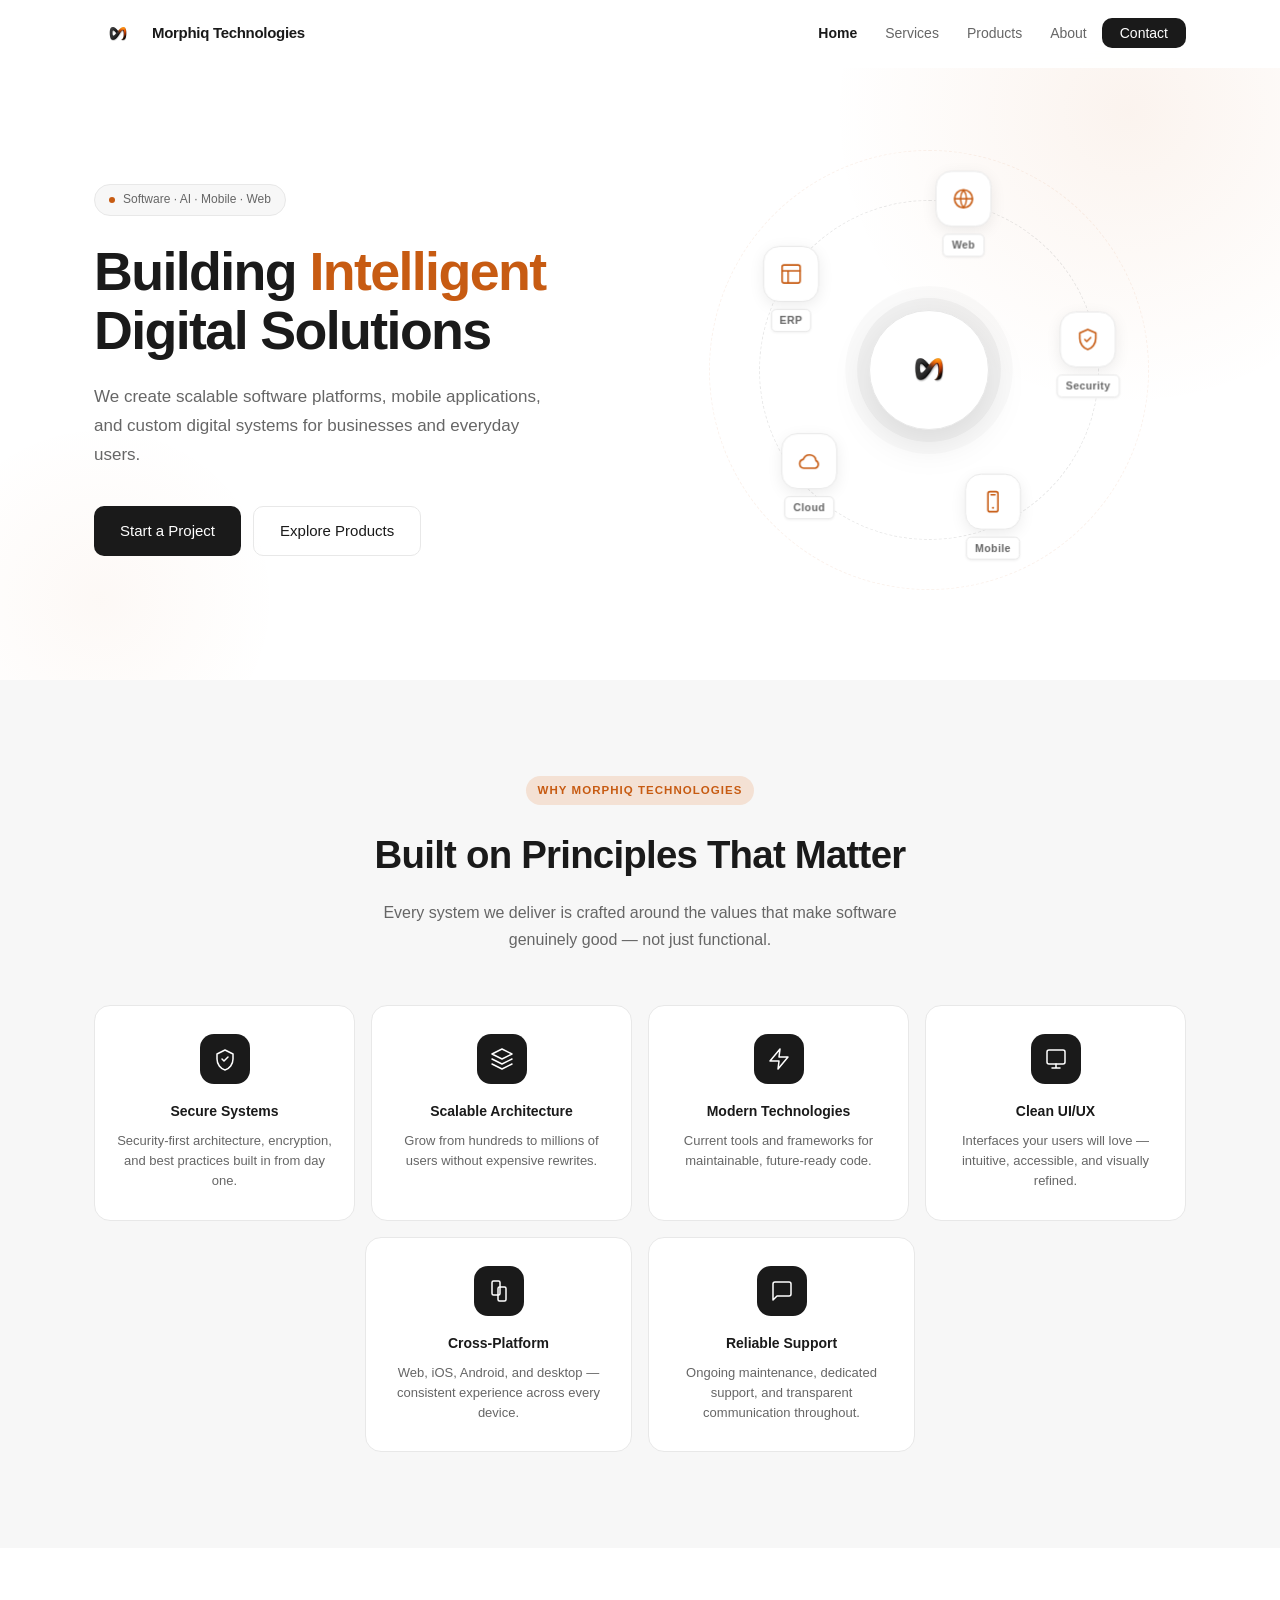
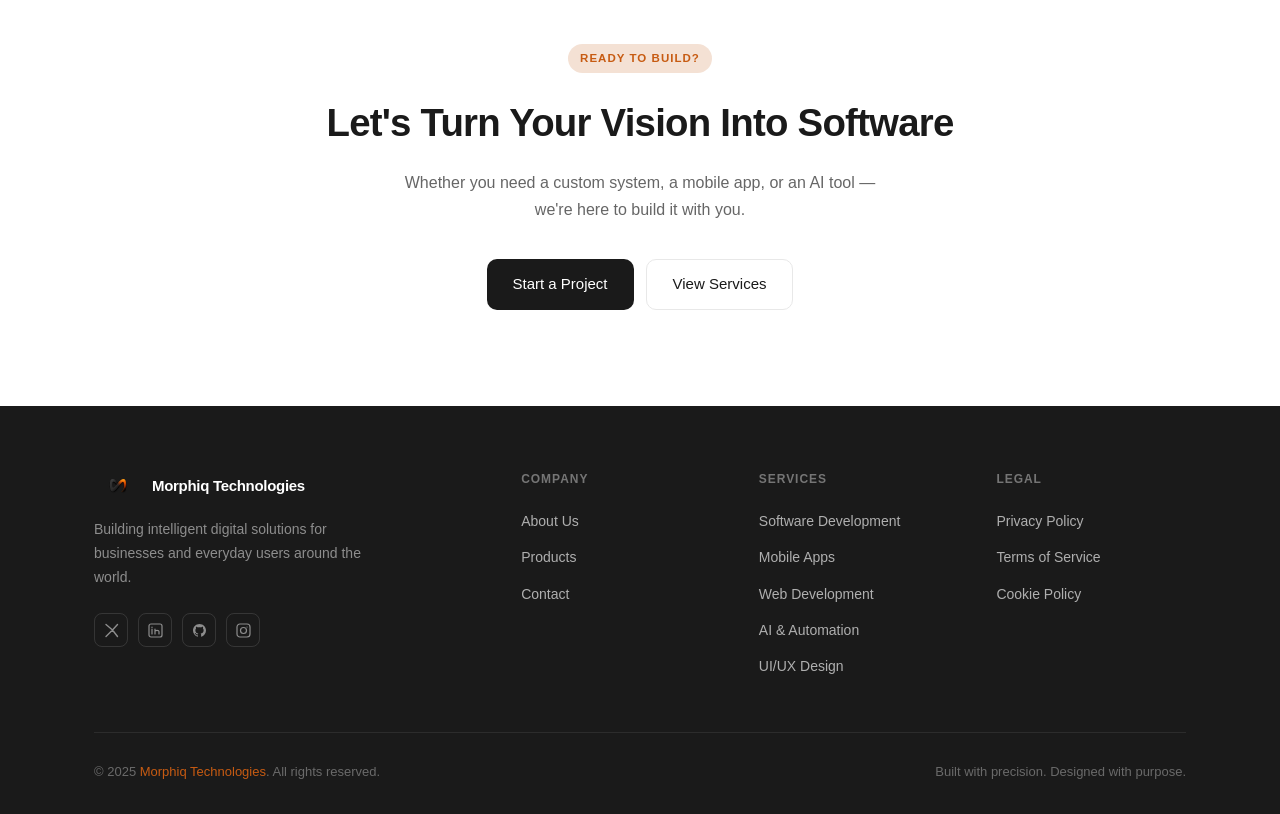
==== index.html @ c9f02787 "Add files via upload" ====
<!DOCTYPE html>
<html lang="en">
<head>
<link rel="preconnect" href="https://fonts.googleapis.com">
<link rel="preconnect" href="https://fonts.gstatic.com" crossorigin>
<link href="https://fonts.googleapis.com/css2?family=Plus+Jakarta+Sans:wght@300;400;500;600;700;800&family=Playfair+Display:wght@600;700&display=swap" rel="stylesheet">

<meta charset="UTF-8">
<meta name="viewport" content="width=device-width, initial-scale=1.0">
<title>Morphiq Technologies — Intelligent Digital Solutions</title>
<style>
  :root {
    --clr-bg: #FFFFFF;
    --clr-bg-alt: #F7F7F7;
    --clr-text: #1A1A1A;
    --clr-text-muted: #666666;
    --clr-accent: #C75B12;
    --clr-accent-light: #F4E1D4;
    --clr-footer-bg: #1A1A1A;
    --clr-border: #E8E8E8;
    --clr-card-bg: #FFFFFF;
    --font: -apple-system, BlinkMacSystemFont, 'Segoe UI', Helvetica, Arial, sans-serif;
    --radius-sm: 6px;
    --radius-md: 10px;
    --radius-lg: 16px;
    --shadow-sm: 0 1px 3px rgba(0,0,0,0.06);
    --shadow-md: 0 4px 16px rgba(0,0,0,0.08);
    --shadow-lg: 0 12px 40px rgba(0,0,0,0.10);
    --max-w: 1140px;
    --nav-h: 68px;
  }

  *, *::before, *::after { box-sizing: border-box; margin: 0; padding: 0; }
  html { scroll-behavior: smooth; }
  body { font-family: var(--font); color: var(--clr-text); background: var(--clr-bg); line-height: 1.65; overflow-x: hidden; }
  img { display: block; max-width: 100%; }
  a { text-decoration: none; color: inherit; }
  ul { list-style: none; }
  .container { width: 100%; max-width: var(--max-w); margin: 0 auto; padding: 0 24px; }

  /* Reveal */
  .reveal { opacity: 0; transform: translateY(26px); transition: opacity .65s cubic-bezier(.25,.8,.25,1), transform .65s cubic-bezier(.25,.8,.25,1); }
  .reveal.visible { opacity: 1; transform: translateY(0); }
  .reveal-delay-1 { transition-delay: .1s; }
  .reveal-delay-2 { transition-delay: .2s; }
  .reveal-delay-3 { transition-delay: .3s; }
  .reveal-delay-4 { transition-delay: .4s; }

  /* ── NAV ── */
  nav { position: fixed; top: 0; left: 0; right: 0; height: var(--nav-h); background: rgba(255,255,255,0.93); backdrop-filter: blur(14px); -webkit-backdrop-filter: blur(14px); border-bottom: 1px solid transparent; z-index: 1000; transition: border-color .3s, box-shadow .3s; }
  nav.scrolled { border-color: var(--clr-border); box-shadow: var(--shadow-sm); }
  .nav-inner { display: flex; align-items: center; justify-content: space-between; height: 100%; }
  .logo { display: flex; align-items: center; gap: 10px; font-weight: 700; font-size: 15px; letter-spacing: -.3px; color: var(--clr-text); }
  .logo img { height: 32px; width: auto; display: block; }
  .nav-links { display: flex; align-items: center; gap: 2px; }
  .nav-links a { font-size: 14px; font-weight: 500; color: var(--clr-text-muted); padding: 6px 13px; border-radius: var(--radius-sm); transition: color .2s, background .2s; }
  .nav-links a:hover { color: var(--clr-text); background: var(--clr-bg-alt); }
  .nav-links a.active { color: var(--clr-text); font-weight: 600; }
  .nav-cta { background: var(--clr-text) !important; color: #fff !important; padding: 7px 18px !important; border-radius: var(--radius-md) !important; transition: background .2s, transform .15s !important; }
  .nav-cta:hover { background: var(--clr-accent) !important; transform: translateY(-1px); }
  .hamburger { display: none; flex-direction: column; gap: 5px; cursor: pointer; padding: 4px; background: none; border: none; z-index: 1001; }
  .hamburger span { display: block; width: 22px; height: 2px; background: var(--clr-text); border-radius: 2px; transition: transform .3s, opacity .3s; }
  .hamburger.open span:nth-child(1) { transform: translateY(7px) rotate(45deg); }
  .hamburger.open span:nth-child(2) { opacity: 0; }
  .hamburger.open span:nth-child(3) { transform: translateY(-7px) rotate(-45deg); }
  .mobile-nav { display: none; position: fixed; inset: 0; background: rgba(255,255,255,0.98); backdrop-filter: blur(12px); z-index: 999; flex-direction: column; align-items: center; justify-content: center; gap: 8px; opacity: 0; pointer-events: none; transition: opacity .3s; }
  .mobile-nav.open { opacity: 1; pointer-events: all; }
  .mobile-nav a { font-size: 22px; font-weight: 500; color: var(--clr-text-muted); padding: 10px 30px; border-radius: var(--radius-md); transition: color .2s, background .2s; width: 220px; text-align: center; }
  .mobile-nav a:hover, .mobile-nav a.active { color: var(--clr-accent); background: var(--clr-accent-light); }
  .mobile-nav .m-cta { margin-top: 10px; background: var(--clr-text); color: #fff !important; font-size: 16px; }
  .mobile-nav .m-cta:hover { background: var(--clr-accent); }

  /* ── SHARED ── */
  .section-label { display: inline-flex; align-items: center; gap: 7px; font-size: 11.5px; font-weight: 600; letter-spacing: .09em; text-transform: uppercase; color: var(--clr-accent); background: var(--clr-accent-light); padding: 5px 12px; border-radius: 100px; margin-bottom: 18px; }
  section { padding: 96px 0; }
  .section-alt { background: var(--clr-bg-alt); }
  .btn-primary { display: inline-flex; align-items: center; gap: 8px; background: var(--clr-text); color: #fff; font-family: var(--font); font-size: 15px; font-weight: 500; padding: 13px 26px; border-radius: var(--radius-md); border: none; cursor: pointer; transition: background .2s, transform .15s; text-decoration: none; }
  .btn-primary:hover { background: var(--clr-accent); transform: translateY(-2px); }
  .btn-secondary { display: inline-flex; align-items: center; gap: 8px; background: transparent; color: var(--clr-text); font-family: var(--font); font-size: 15px; font-weight: 500; padding: 12px 26px; border-radius: var(--radius-md); border: 1px solid var(--clr-border); cursor: pointer; transition: border-color .2s, background .2s, transform .15s; text-decoration: none; }
  .btn-secondary:hover { border-color: var(--clr-text); background: var(--clr-bg-alt); transform: translateY(-2px); }
  .btn-group { display: flex; gap: 12px; flex-wrap: wrap; }

  /* ── HERO ── */
  .hero { padding: calc(var(--nav-h) + 72px) 0 80px; position: relative; overflow: hidden; }
  .blob1 { position: absolute; top: -140px; right: -100px; width: 560px; height: 560px; background: radial-gradient(circle at 55% 45%, rgba(199,91,18,0.07) 0%, transparent 68%); border-radius: 50%; pointer-events: none; }
  .blob2 { position: absolute; bottom: -100px; left: -80px; width: 360px; height: 360px; background: radial-gradient(circle, rgba(199,91,18,0.04) 0%, transparent 70%); border-radius: 50%; pointer-events: none; }
  .hero-grid { display: grid; grid-template-columns: 1fr 1fr; gap: 64px; align-items: center; position: relative; z-index: 1; }
  .eyebrow { display: inline-flex; align-items: center; gap: 8px; font-size: 12px; font-weight: 500; color: var(--clr-text-muted); border: 1px solid var(--clr-border); padding: 5px 14px; border-radius: 100px; margin-bottom: 26px; background: var(--clr-bg-alt); }
  .eyebrow-dot { width: 6px; height: 6px; background: var(--clr-accent); border-radius: 50%; animation: pulse-dot 2s ease-in-out infinite; }
  @keyframes pulse-dot { 0%, 100% { opacity: 1; } 50% { opacity: .3; } }
  .hero h1 { font-size: clamp(34px, 4.2vw, 56px); line-height: 1.1; letter-spacing: -.03em; margin-bottom: 22px; font-weight: 700; }
  .hero h1 em { font-style: normal; color: var(--clr-accent); }
  .hero-sub { font-size: 17px; color: var(--clr-text-muted); line-height: 1.72; max-width: 460px; margin-bottom: 36px; }

  /* ── ORBIT VISUAL ── */
  .hero-visual { position: relative; height: 460px; display: flex; align-items: center; justify-content: center; user-select: none; }

  /* Static dashed ring — purely decorative */
  .orbit-ring {
    position: absolute;
    width: 340px; height: 340px;
    border-radius: 50%;
    border: 1.5px dashed rgba(26,26,26,0.10);
  }
  /* Outer subtle ring */
  .orbit-ring-outer {
    position: absolute;
    width: 440px; height: 440px;
    border-radius: 50%;
    border: 1px dashed rgba(199,91,18,0.08);
  }

  /* Central logo orb */
  .orb {
    position: absolute;
    width: 120px; height: 120px;
    border-radius: 50%;
    background: #fff;
    border: 1.5px solid var(--clr-border);
    display: flex; align-items: center; justify-content: center;
    box-shadow: 0 0 0 12px rgba(26,26,26,0.04), 0 0 0 24px rgba(26,26,26,0.018), var(--shadow-lg);
    z-index: 10;
    overflow: hidden;
  }
  .orb img { width: 80px; height: auto; object-fit: contain; }
  .orb-fallback { display: none; flex-direction: column; align-items: center; justify-content: center; width: 100%; height: 100%; }

  /* Nodes are positioned by JS — no CSS rotation needed */
  .node {
    position: absolute;
    display: flex;
    flex-direction: column;
    align-items: center;
    will-change: transform;
  }

  .node-pill {
    width: 56px; height: 56px;
    border-radius: 16px;
    background: #fff;
    border: 1px solid var(--clr-border);
    box-shadow: var(--shadow-md);
    display: flex; align-items: center; justify-content: center;
    transition: box-shadow .25s, transform .25s;
  }
  .node-pill svg { width: 24px; height: 24px; }
  .node-label {
    margin-top: 7px;
    font-size: 10.5px; font-weight: 600;
    color: var(--clr-text-muted);
    letter-spacing: .04em;
    white-space: nowrap;
    background: #fff;
    padding: 2px 8px;
    border-radius: 5px;
    border: 1px solid var(--clr-border);
    box-shadow: var(--shadow-sm);
  }

  /* ── WHY GRID — 4 then 2 centered ── */
  .why-header { text-align: center; margin-bottom: 52px; }
  .why-header h2 { font-size: clamp(26px, 3vw, 40px); font-weight: 700; letter-spacing: -.02em; margin-bottom: 14px; }
  .why-header p { font-size: 16px; color: var(--clr-text-muted); max-width: 520px; margin: 0 auto; }
  /* Row 1: always 4 columns */
  .why-row1 { display: grid; grid-template-columns: repeat(4, 1fr); gap: 16px; margin-bottom: 16px; }
  /* Row 2: 2 cards centered */
  .why-row2 { display: flex; justify-content: center; gap: 16px; }
  .why-row2 .why-card { width: calc(25% - 6px); min-width: 180px; max-width: 280px; }

  .why-card { background: var(--clr-card-bg); border: 1px solid var(--clr-border); border-radius: var(--radius-lg); padding: 28px 22px; text-align: center; transition: border-color .2s, box-shadow .2s, transform .2s; }
  .why-card:hover { border-color: var(--clr-accent); box-shadow: var(--shadow-md); transform: translateY(-3px); }
  .why-icon { width: 50px; height: 50px; background: var(--clr-text); border-radius: 14px; display: flex; align-items: center; justify-content: center; margin: 0 auto 16px; }
  .why-icon svg { width: 24px; height: 24px; }
  .why-card h3 { font-size: 14px; font-weight: 600; margin-bottom: 8px; }
  .why-card p { font-size: 13px; color: var(--clr-text-muted); line-height: 1.55; }

  /* ── FOOTER ── */
  footer { background: var(--clr-footer-bg); color: #fff; padding: 64px 0 32px; }
  .footer-grid { display: grid; grid-template-columns: 2fr 1fr 1fr 1fr; gap: 48px; margin-bottom: 52px; }
  .footer-brand .logo { color: #fff; }
  .footer-brand .logo img { height: 32px; width: auto; }
  .footer-brand p { font-size: 14px; color: rgba(255,255,255,0.5); line-height: 1.7; margin: 16px 0 24px; max-width: 280px; }
  .social-links { display: flex; gap: 10px; }
  .social-link { width: 34px; height: 34px; border-radius: 8px; border: 1px solid rgba(255,255,255,0.12); display: flex; align-items: center; justify-content: center; color: rgba(255,255,255,0.5); transition: border-color .2s, color .2s, background .2s; }
  .social-link:hover { border-color: var(--clr-accent); color: var(--clr-accent); background: rgba(199,91,18,0.08); }
  .social-link svg { width: 15px; height: 15px; }
  .footer-col h4 { font-size: 12px; font-weight: 600; letter-spacing: .08em; text-transform: uppercase; color: rgba(255,255,255,0.4); margin-bottom: 18px; }
  .footer-col ul { display: flex; flex-direction: column; gap: 10px; }
  .footer-col a { font-size: 14px; color: rgba(255,255,255,0.65); transition: color .2s; }
  .footer-col a:hover { color: var(--clr-accent); }
  .footer-bottom { border-top: 1px solid rgba(255,255,255,0.08); padding-top: 28px; display: flex; align-items: center; justify-content: space-between; flex-wrap: wrap; gap: 16px; }
  .footer-bottom p { font-size: 13px; color: rgba(255,255,255,0.35); }
  .footer-accent { color: var(--clr-accent); }

  /* ── RESPONSIVE ── */
  @media (max-width: 900px) {
    .nav-links { display: none; }
    .hamburger { display: flex; }
    .mobile-nav { display: flex; }
    .hero-grid { grid-template-columns: 1fr; }
    .hero-visual { display: none; }
    .why-row1 { grid-template-columns: 1fr 1fr; }
    .why-row2 .why-card { max-width: 320px; width: calc(50% - 8px); }
    .footer-grid { grid-template-columns: 1fr 1fr; }
  }
  @media (max-width: 600px) {
    section { padding: 64px 0; }
    .footer-grid { grid-template-columns: 1fr; gap: 36px; }
    .hero h1 { font-size: 30px; }
    .btn-group { flex-direction: column; }
    .footer-bottom { flex-direction: column; text-align: center; }
    .why-row1 { grid-template-columns: 1fr 1fr; }
    .why-row2 { flex-direction: column; align-items: center; }
    .why-row2 .why-card { width: 100%; max-width: 100%; }
  }

  /* ─── GLOBAL TYPOGRAPHY & POLISH ─── */
  :root {
    --font: 'Poppins', sans-serif;
    --font-serif: 'Poppins', sans-serif;
  }
  body { font-family: var(--font); }

  .hero h1, .page-hero h1 { font-weight: 700; }

  /* ─── MOBILE HERO FIX ─── */
  @media (max-width: 900px) {
    .hero { padding-top: calc(var(--nav-h) + 48px); padding-bottom: 56px; }
    .hero-grid { grid-template-columns: 1fr; gap: 0; }
    .hero-sub { max-width: 100%; }
    .hero-visual { display: none; }
  }

  /* ─── MOBILE NAV BODY LOCK ─── */
  .mobile-nav { display: flex; }

  /* ─── BUTTON GROUP: stack on very small screens ─── */
  @media (max-width: 480px) {
    .btn-group { flex-direction: column; align-items: flex-start; }
    .btn-primary, .btn-secondary { width: 100%; justify-content: center; }
  }

  /* ─── CONTACT FORM: full-width on mobile ─── */
  @media (max-width: 680px) {
    .contact-grid { grid-template-columns: 1fr; gap: 40px; }
    .contact-form { padding: 24px 18px; }
    .form-row { grid-template-columns: 1fr; }
  }

  /* ─── SERVICES / CARDS: 1 col on small mobile ─── */
  @media (max-width: 480px) {
    .services-grid { grid-template-columns: 1fr; }
    .values-grid { grid-template-columns: 1fr; }
    .why-row1 { grid-template-columns: 1fr 1fr; }
  }

  /* ─── FOOTER: cleaner mobile ─── */
  @media (max-width: 640px) {
    .footer-grid { grid-template-columns: 1fr; gap: 32px; }
    .footer-bottom { flex-direction: column; text-align: center; gap: 8px; }
  }

  /* ─── STORY GRID ─── */
  @media (max-width: 768px) {
    .story-grid { grid-template-columns: 1fr; gap: 40px; }
  }

  /* ─── PROCESS GRID ─── */
  @media (max-width: 640px) {
    .process-grid { grid-template-columns: 1fr 1fr; }
    .process-step::after { display: none; }
  }
  @media (max-width: 380px) {
    .process-grid { grid-template-columns: 1fr; }
  }

  /* ─── SECTION PADDING TIGHTEN ON SMALL ─── */
  @media (max-width: 480px) {
    section { padding: 52px 0; }
    .page-hero { padding-top: calc(var(--nav-h) + 40px); padding-bottom: 40px; }
    .page-hero h1 { font-size: 28px; }
  }

  /* ─── PRODUCTS GRID ─── */
  @media (max-width: 420px) {
    .products-grid { grid-template-columns: 1fr 1fr; gap: 10px; }
  }

  /* ─── MODAL FULL SCREEN ON SMALL ─── */
  @media (max-width: 480px) {
    .overlay { padding: 0; align-items: flex-end; }
    .modal { max-height: 94vh; border-radius: 20px 20px 0 0; }
    .modal-banner { border-radius: 20px 20px 0 0; }
  }

  /* ─── PARTNERS GRID ─── */
  @media (max-width: 480px) {
    .partners-grid { grid-template-columns: 1fr; }
  }

  /* ─── PORTFOLIO GRID ─── */
  @media (max-width: 480px) {
    .portfolio-grid { grid-template-columns: 1fr; }
  }

  /* ─── FILTER TABS SCROLLABLE ─── */
  @media (max-width: 560px) {
    .filter-tabs { flex-wrap: nowrap; overflow-x: auto; justify-content: flex-start; padding-bottom: 4px; -webkit-overflow-scrolling: touch; scrollbar-width: none; }
    .filter-tabs::-webkit-scrollbar { display: none; }
    .filter-tab { flex-shrink: 0; }
  }

  /* ─── WHY CARDS 2-COL ON MOBILE ─── */
  @media (max-width: 480px) {
    .why-row1, .why-row2 { grid-template-columns: 1fr 1fr; }
    .why-row2 { display: grid; }
    .why-row2 .why-card { width: 100%; max-width: 100%; }
  }

  /* ─── CONTAINER HORIZONTAL PADDING ─── */
  @media (max-width: 480px) {
    .container { padding: 0 16px; }
  }

  /* ─── SKIP LINK (accessibility) ─── */
  .skip-link {
    position: absolute; left: -9999px; top: auto; z-index: 2000;
    background: var(--clr-accent); color: #fff; padding: 8px 16px;
    font-size: 14px; font-weight: 600; border-radius: 0 0 8px 8px;
  }
  .skip-link:focus { left: 50%; transform: translateX(-50%); }

</style>
</head>
<body>

<!-- ── NAVBAR ── -->
<nav id="navbar">
  <div class="container nav-inner">
    <a href="index.html" class="logo">
      <img src="logo.png" alt="Morphiq Technologies logo" onerror="this.style.display='none'">
      Morphiq Technologies
    </a>
    <ul class="nav-links" role="navigation" aria-label="Main navigation">
      <li><a href="index.html" class="active">Home</a></li>
      <li><a href="services.html">Services</a></li>
      <li><a href="products.html">Products</a></li>
      <li><a href="about.html">About</a></li>
      <li><a href="contact.html" class="nav-cta">Contact</a></li>
    </ul>
    <button class="hamburger" id="hamburger" aria-label="Toggle menu" aria-expanded="false">
      <span></span><span></span><span></span>
    </button>
  </div>
</nav>

<div class="mobile-nav" id="mobileNav" role="dialog" aria-modal="true">
  <a href="index.html" class="mobile-link active">Home</a>
  <a href="services.html" class="mobile-link">Services</a>
  <a href="products.html" class="mobile-link">Products</a>
  <a href="about.html" class="mobile-link">About</a>
  <a href="contact.html" class="mobile-link m-cta">Contact</a>
</div>

<!-- ── HERO ── -->
<section class="hero" id="main-content" id="home">
  <div class="blob1"></div>
  <div class="blob2"></div>
  <div class="container">
    <div class="hero-grid">

      <!-- Text -->
      <div>
        <div class="eyebrow">
          <div class="eyebrow-dot"></div>
          Software · AI · Mobile · Web
        </div>
        <h1>Building <em>Intelligent</em><br>Digital Solutions</h1>
        <p class="hero-sub">We create scalable software platforms, mobile applications, and custom digital systems for businesses and everyday users.</p>
        <div class="btn-group">
          <a href="contact.html" class="btn-primary">
            Start a Project
          </a>
          <a href="products.html" class="btn-secondary">Explore Products</a>
        </div>
      </div>

      <!-- Orbit visual -->
      <div class="hero-visual" aria-hidden="true">

        <!-- Decorative static rings -->
        <div class="orbit-ring"></div>
        <div class="orbit-ring-outer"></div>

        <!-- Central logo orb — white bg, logo clearly visible -->
        <div class="orb">
          <img src="logo.png" onerror="this.style.display='none'; document.getElementById('orbFb').style.display='flex'">
          <div id="orbFb" class="orb-fallback">
            <svg viewBox="0 0 40 24" fill="none" width="70">
              <path d="M20 12 C17 7,13 4,10 4 C5.58 4,2 7.58,2 12 C2 16.42,5.58 20,10 20 C13 20,17 17,20 12 Z" fill="#1A1A1A"/>
              <path d="M20 12 C23 7,27 4,30 4 C34.42 4,38 7.58,38 12 C38 16.42,34.42 20,30 20 C27 20,23 17,20 12 Z" fill="#C75B12"/>
            </svg>
          </div>
        </div>

        <!-- 5 orbit nodes — positioned by JS, always upright -->
          <!-- Node 1: Web -->
          <div class="node">
            <div class="node-pill">
              <svg viewBox="0 0 24 24" fill="none">
                <circle cx="12" cy="12" r="9" stroke="#C75B12" stroke-width="1.6"/>
                <path d="M12 3s-3 4-3 9 3 9 3 9M12 3s3 4 3 9-3 9-3 9M3 12h18" stroke="#C75B12" stroke-width="1.4"/>
              </svg>
            </div>
            <div class="node-label">Web</div>
          </div>

          <!-- Node 2: Security -->
          <div class="node">
            <div class="node-pill">
              <svg viewBox="0 0 24 24" fill="none">
                <path d="M12 2l8 3.5v5.5c0 5.25-3.5 9.74-8 11-4.5-1.26-8-5.75-8-11V5.5L12 2z" stroke="#C75B12" stroke-width="1.6" stroke-linejoin="round"/>
                <path d="M9 12l2 2 4-4" stroke="#C75B12" stroke-width="1.5" stroke-linecap="round" stroke-linejoin="round"/>
              </svg>
            </div>
            <div class="node-label">Security</div>
          </div>

          <!-- Node 3: Mobile -->
          <div class="node">
            <div class="node-pill">
              <svg viewBox="0 0 24 24" fill="none">
                <rect x="7" y="2" width="10" height="20" rx="2" stroke="#C75B12" stroke-width="1.6"/>
                <circle cx="12" cy="18" r="1" fill="#C75B12"/>
                <path d="M10 5h4" stroke="#C75B12" stroke-width="1.5" stroke-linecap="round"/>
              </svg>
            </div>
            <div class="node-label">Mobile</div>
          </div>

          <!-- Node 4: Cloud -->
          <div class="node">
            <div class="node-pill">
              <svg viewBox="0 0 24 24" fill="none">
                <path d="M6.5 19a4.5 4.5 0 01-.4-8.9 6.5 6.5 0 0112.6 1.4A4 4 0 0118 19H6.5z" stroke="#C75B12" stroke-width="1.6" stroke-linejoin="round"/>
              </svg>
            </div>
            <div class="node-label">Cloud</div>
          </div>

          <!-- Node 5: ERP -->
          <div class="node">
            <div class="node-pill">
              <svg viewBox="0 0 24 24" fill="none">
                <rect x="3" y="3" width="18" height="18" rx="2" stroke="#C75B12" stroke-width="1.6"/>
                <path d="M3 9h18M9 9v12" stroke="#C75B12" stroke-width="1.5" stroke-linecap="round"/>
              </svg>
            </div>
            <div class="node-label">ERP</div>
          </div>

        </div><!-- /hero-visual -->

    </div><!-- /hero-grid -->
  </div><!-- /container -->
</section>

<!-- ── WHY CHOOSE US ── -->
<section class="section-alt">
  <div class="container">
    <div class="why-header reveal">
      <div class="section-label">Why Morphiq Technologies</div>
      <h2>Built on Principles That Matter</h2>
      <p>Every system we deliver is crafted around the values that make software genuinely good — not just functional.</p>
    </div>

    <!-- Row 1: 4 cards -->
    <div class="why-row1">
      <div class="why-card reveal reveal-delay-1">
        <div class="why-icon">
          <svg viewBox="0 0 24 24" fill="none"><path d="M12 3l8 4v5c0 5.25-3.5 9.74-8 11-4.5-1.26-8-5.75-8-11V7l8-4z" stroke="#fff" stroke-width="1.5" stroke-linejoin="round"/><path d="M9 12l2 2 4-4" stroke="#fff" stroke-width="1.5" stroke-linecap="round" stroke-linejoin="round"/></svg>
        </div>
        <h3>Secure Systems</h3>
        <p>Security-first architecture, encryption, and best practices built in from day one.</p>
      </div>
      <div class="why-card reveal reveal-delay-2">
        <div class="why-icon">
          <svg viewBox="0 0 24 24" fill="none"><path d="M12 2L2 7l10 5 10-5-10-5z" stroke="#fff" stroke-width="1.5" stroke-linejoin="round"/><path d="M2 17l10 5 10-5M2 12l10 5 10-5" stroke="#fff" stroke-width="1.5" stroke-linecap="round" stroke-linejoin="round"/></svg>
        </div>
        <h3>Scalable Architecture</h3>
        <p>Grow from hundreds to millions of users without expensive rewrites.</p>
      </div>
      <div class="why-card reveal reveal-delay-3">
        <div class="why-icon">
          <svg viewBox="0 0 24 24" fill="none"><path d="M13 2L3 14h9l-1 8 10-12h-9l1-8z" stroke="#fff" stroke-width="1.5" stroke-linecap="round" stroke-linejoin="round"/></svg>
        </div>
        <h3>Modern Technologies</h3>
        <p>Current tools and frameworks for maintainable, future-ready code.</p>
      </div>
      <div class="why-card reveal reveal-delay-4">
        <div class="why-icon">
          <svg viewBox="0 0 24 24" fill="none"><rect x="3" y="3" width="18" height="14" rx="2" stroke="#fff" stroke-width="1.5"/><path d="M8 21h8M12 17v4" stroke="#fff" stroke-width="1.5" stroke-linecap="round"/></svg>
        </div>
        <h3>Clean UI/UX</h3>
        <p>Interfaces your users will love — intuitive, accessible, and visually refined.</p>
      </div>
    </div>

    <!-- Row 2: 2 cards centered -->
    <div class="why-row2">
      <div class="why-card reveal reveal-delay-1">
        <div class="why-icon">
          <svg viewBox="0 0 24 24" fill="none"><rect x="5" y="2" width="8" height="14" rx="1.5" stroke="#fff" stroke-width="1.5"/><rect x="11" y="8" width="8" height="14" rx="1.5" stroke="#fff" stroke-width="1.5"/></svg>
        </div>
        <h3>Cross-Platform</h3>
        <p>Web, iOS, Android, and desktop — consistent experience across every device.</p>
      </div>
      <div class="why-card reveal reveal-delay-2">
        <div class="why-icon">
          <svg viewBox="0 0 24 24" fill="none"><path d="M21 15a2 2 0 01-2 2H7l-4 4V5a2 2 0 012-2h14a2 2 0 012 2v10z" stroke="#fff" stroke-width="1.5" stroke-linejoin="round"/></svg>
        </div>
        <h3>Reliable Support</h3>
        <p>Ongoing maintenance, dedicated support, and transparent communication throughout.</p>
      </div>
    </div>

  </div>
</section>

<!-- ── CTA ── -->
<section>
  <div class="container" style="text-align:center;">
    <div class="reveal">
      <div class="section-label">Ready to Build?</div>
      <h2 style="font-size:clamp(26px,3vw,40px);letter-spacing:-.02em;font-weight:700;margin-bottom:16px;">Let's Turn Your Vision Into Software</h2>
      <p style="font-size:16px;color:var(--clr-text-muted);max-width:500px;margin:0 auto 36px;">Whether you need a custom system, a mobile app, or an AI tool — we're here to build it with you.</p>
      <div class="btn-group" style="justify-content:center;">
        <a href="contact.html" class="btn-primary">Start a Project</a>
        <a href="services.html" class="btn-secondary">View Services</a>
      </div>
    </div>
  </div>
</section>

<!-- ── FOOTER ── -->
<footer>
  <div class="container">
    <div class="footer-grid">
      <div class="footer-brand">
        <a href="index.html" class="logo">
          <img src="logo.png" alt="Morphiq Technologies logo" onerror="this.style.display='none'">
          Morphiq Technologies
        </a>
        <p>Building intelligent digital solutions for businesses and everyday users around the world.</p>
        <div class="social-links">
          <a href="#" class="social-link" aria-label="Twitter"><svg viewBox="0 0 15 15" fill="none"><path d="M13.5 1.5l-5 5.5m0 0L2 1.5m6.5 5.5L2 13.5m6.5-6.5l5 6.5" stroke="currentColor" stroke-width="1.4" stroke-linecap="round"/></svg></a>
          <a href="#" class="social-link" aria-label="LinkedIn"><svg viewBox="0 0 15 15" fill="none"><rect x="1" y="1" width="13" height="13" rx="2" stroke="currentColor" stroke-width="1.2"/><path d="M4 6v5M4 4v.5M7 11V8.5c0-1.5 4-1.5 4 0V11M7 6v5" stroke="currentColor" stroke-width="1.2" stroke-linecap="round"/></svg></a>
          <a href="#" class="social-link" aria-label="GitHub"><svg viewBox="0 0 15 15" fill="none"><path d="M7.5 1C3.91 1 1 3.91 1 7.5c0 2.87 1.86 5.3 4.44 6.16.32.06.44-.14.44-.31v-1.09c-1.8.39-2.18-.87-2.18-.87-.3-.75-.72-.95-.72-.95-.59-.4.04-.39.04-.39.65.04 1 .67 1 .67.58 1 1.52.71 1.89.54.06-.42.23-.71.41-.87-1.44-.16-2.95-.72-2.95-3.2 0-.71.25-1.28.67-1.73-.07-.16-.29-.82.06-1.71 0 0 .55-.18 1.78.67.52-.14 1.07-.21 1.62-.21s1.1.07 1.62.21c1.24-.85 1.78-.67 1.78-.67.35.89.13 1.55.06 1.71.42.45.67 1.02.67 1.73 0 2.49-1.52 3.04-2.96 3.2.23.2.44.59.44 1.19v1.77c0 .17.12.37.44.31C12.14 12.8 14 10.37 14 7.5 14 3.91 11.09 1 7.5 1z" fill="currentColor"/></svg></a>
          <a href="#" class="social-link" aria-label="Instagram"><svg viewBox="0 0 15 15" fill="none"><rect x="1" y="1" width="13" height="13" rx="3" stroke="currentColor" stroke-width="1.2"/><circle cx="7.5" cy="7.5" r="3" stroke="currentColor" stroke-width="1.2"/><circle cx="11" cy="4" r=".6" fill="currentColor"/></svg></a>
        </div>
      </div>
      <div class="footer-col">
        <h4>Company</h4>
        <ul>
          <li><a href="about.html">About Us</a></li>
          <li><a href="products.html">Products</a></li>
          <li><a href="contact.html">Contact</a></li>
        </ul>
      </div>
      <div class="footer-col">
        <h4>Services</h4>
        <ul>
          <li><a href="services.html">Software Development</a></li>
          <li><a href="services.html">Mobile Apps</a></li>
          <li><a href="services.html">Web Development</a></li>
          <li><a href="services.html">AI &amp; Automation</a></li>
          <li><a href="services.html">UI/UX Design</a></li>
        </ul>
      </div>
      <div class="footer-col">
        <h4>Legal</h4>
        <ul>
          <li><a href="#">Privacy Policy</a></li>
          <li><a href="#">Terms of Service</a></li>
          <li><a href="#">Cookie Policy</a></li>
        </ul>
      </div>
    </div>
    <div class="footer-bottom">
      <p>© 2025 <span class="footer-accent">Morphiq Technologies</span>. All rights reserved.</p>
      <p>Built with precision. Designed with purpose.</p>
    </div>
  </div>
</footer>

<script>
  // Navbar scroll shadow
  const navbar = document.getElementById('navbar');
  window.addEventListener('scroll', () => {
    navbar.classList.toggle('scrolled', window.scrollY > 20);
  }, { passive: true });

  // Hamburger menu
  const hamburger = document.getElementById('hamburger');
  const mobileNav = document.getElementById('mobileNav');
  hamburger.addEventListener('click', () => {
    const open = hamburger.classList.toggle('open');
    mobileNav.classList.toggle('open', open);
    hamburger.setAttribute('aria-expanded', open);
    document.body.style.overflow = open ? 'hidden' : '';
  });
  document.querySelectorAll('.mobile-link').forEach(l => l.addEventListener('click', () => {
    hamburger.classList.remove('open');
    mobileNav.classList.remove('open');
    hamburger.setAttribute('aria-expanded', 'false');
    document.body.style.overflow = '';
  }));

  // Scroll reveal
  const observer = new IntersectionObserver(entries => {
    entries.forEach(e => {
      if (e.isIntersecting) { e.target.classList.add('visible'); observer.unobserve(e.target); }
    });
  }, { threshold: 0.1, rootMargin: '0px 0px -40px 0px' });
  document.querySelectorAll('.reveal').forEach(el => observer.observe(el));

  // ── ORBIT ANIMATION ──
  // Pure translate — nodes never rotate, so icons and labels stay perfectly upright.
  (function () {
    const visual   = document.querySelector('.hero-visual');
    const nodes    = Array.from(visual.querySelectorAll('.node'));
    const COUNT    = nodes.length;      // 5
    const RADIUS   = 160;               // px — orbit radius
    const DURATION = 40000;             // ms for one full revolution

    let startTime = null;
    let animating = true;

    // Ensure nodes start at top-left so translate is from (0,0)
    nodes.forEach(n => { n.style.position = 'absolute'; n.style.top = '0'; n.style.left = '0'; });

    // Wait one frame so the browser has laid out the nodes and we can read offsetWidth/Height
    requestAnimationFrame(() => {
      // Pre-measure node sizes once — they don't change
      const sizes = nodes.map(n => ({ w: n.offsetWidth, h: n.offsetHeight }));

      // Pause when scrolled away for performance
      const heroObs = new IntersectionObserver(entries => {
        animating = entries[0].isIntersecting;
        if (animating) requestAnimationFrame(tick);
      }, { threshold: 0 });
      heroObs.observe(visual);

      function tick(ts) {
        if (!animating) return;
        if (!startTime) startTime = ts;

        const elapsed    = ts - startTime;
        const orbitAngle = (elapsed / DURATION) * 2 * Math.PI;

        // Centre of the visual container
        const cx = visual.offsetWidth  / 2;
        const cy = visual.offsetHeight / 2;

        nodes.forEach((node, i) => {
          const baseAngle = (i / COUNT) * 2 * Math.PI;
          const angle     = orbitAngle + baseAngle - Math.PI / 2; // start at 12 o'clock

          // Position on circle
          const x = cx + RADIUS * Math.cos(angle) - sizes[i].w / 2;
          const y = cy + RADIUS * Math.sin(angle) - sizes[i].h / 2;

          // Only translate — zero rotation — nodes stay perfectly upright
          node.style.transform = `translate(${x}px, ${y}px)`;
        });

        requestAnimationFrame(tick);
      }

      requestAnimationFrame(tick);
    });
  })();
</script>
</body>
</html>
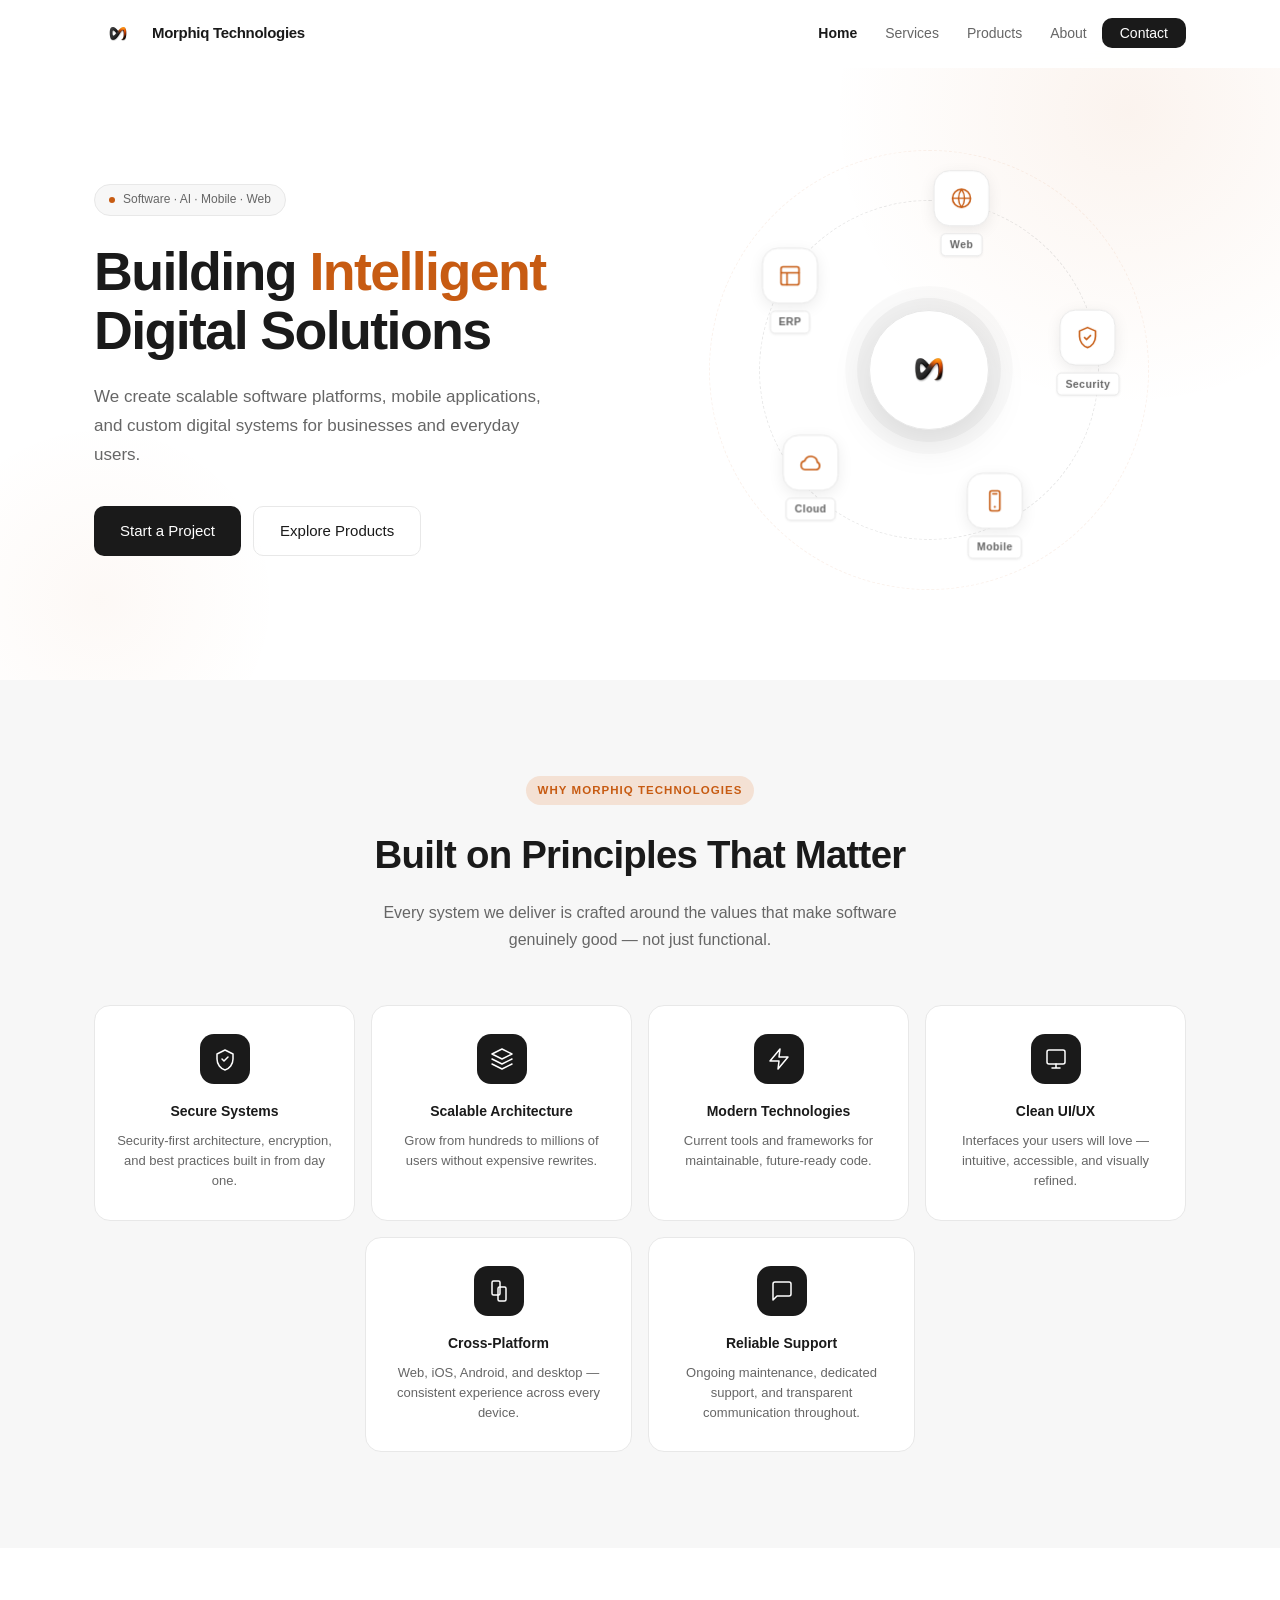
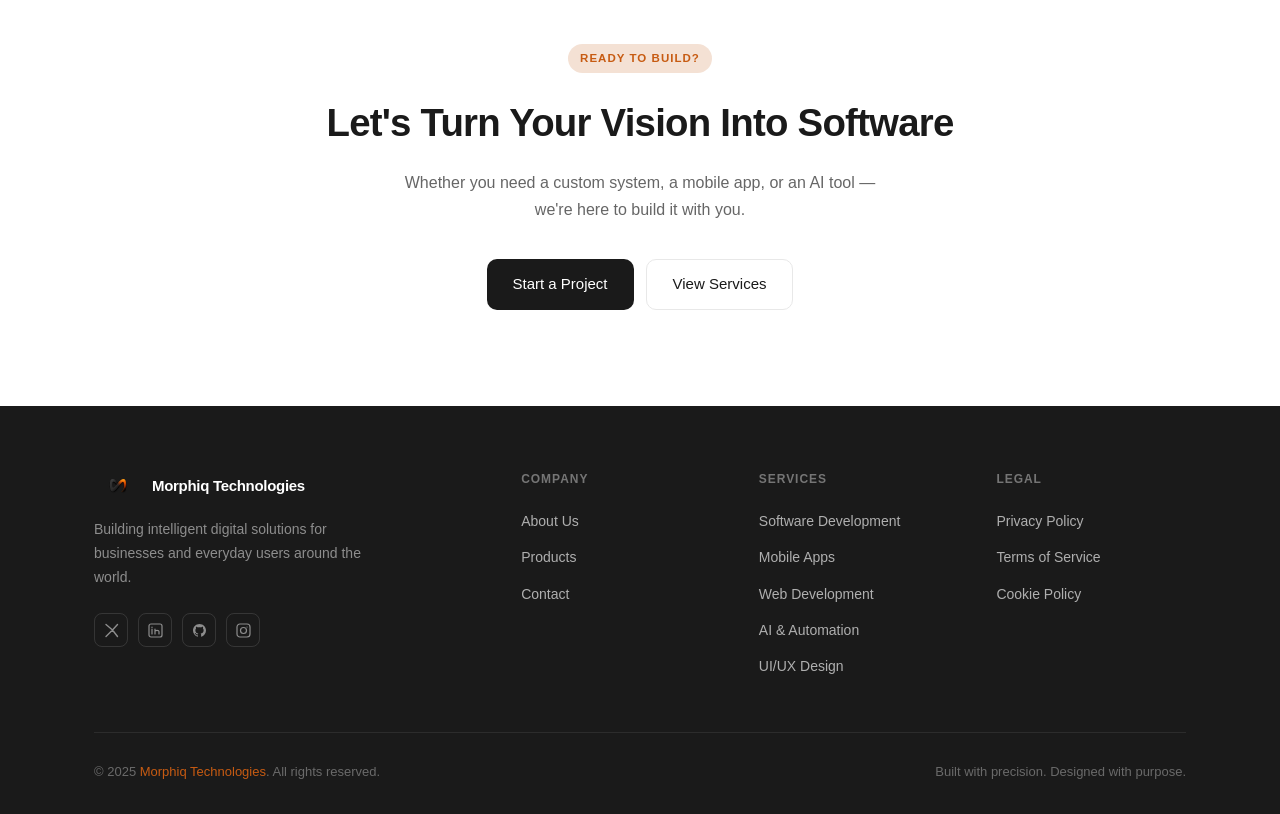
==== commit c18f36ee: "Add files via upload" ====
--- a/index.html
+++ b/index.html
@@ -8,6 +8,9 @@
 <meta charset="UTF-8">
 <meta name="viewport" content="width=device-width, initial-scale=1.0">
 <title>Morphiq Technologies — Intelligent Digital Solutions</title>
+<link rel="icon" type="image/png" href="logo.png">
+<link rel="shortcut icon" href="logo.png">
+<link rel="apple-touch-icon" href="logo.png">
 <style>
   :root {
     --clr-bg: #FFFFFF;
@@ -63,9 +66,9 @@
   .hamburger.open span:nth-child(1) { transform: translateY(7px) rotate(45deg); }
   .hamburger.open span:nth-child(2) { opacity: 0; }
   .hamburger.open span:nth-child(3) { transform: translateY(-7px) rotate(-45deg); }
-  .mobile-nav { display: none; position: fixed; inset: 0; background: rgba(255,255,255,0.98); backdrop-filter: blur(12px); z-index: 999; flex-direction: column; align-items: center; justify-content: center; gap: 8px; opacity: 0; pointer-events: none; transition: opacity .3s; }
+  .mobile-nav { display: none; position: fixed; inset: 0; background: rgba(255,255,255,0.98); backdrop-filter: blur(12px); z-index: 999; flex-direction: column; align-items: flex-start; justify-content: center; gap: 8px; padding: 0 40px; opacity: 0; pointer-events: none; transition: opacity .3s; }
   .mobile-nav.open { opacity: 1; pointer-events: all; }
-  .mobile-nav a { font-size: 22px; font-weight: 500; color: var(--clr-text-muted); padding: 10px 30px; border-radius: var(--radius-md); transition: color .2s, background .2s; width: 220px; text-align: center; }
+  .mobile-nav a { font-size: 22px; font-weight: 500; color: var(--clr-text-muted); padding: 10px 30px; border-radius: var(--radius-md); transition: color .2s, background .2s; width: auto; text-align: left; }
   .mobile-nav a:hover, .mobile-nav a.active { color: var(--clr-accent); background: var(--clr-accent-light); }
   .mobile-nav .m-cta { margin-top: 10px; background: var(--clr-text); color: #fff !important; font-size: 16px; }
   .mobile-nav .m-cta:hover { background: var(--clr-accent); }
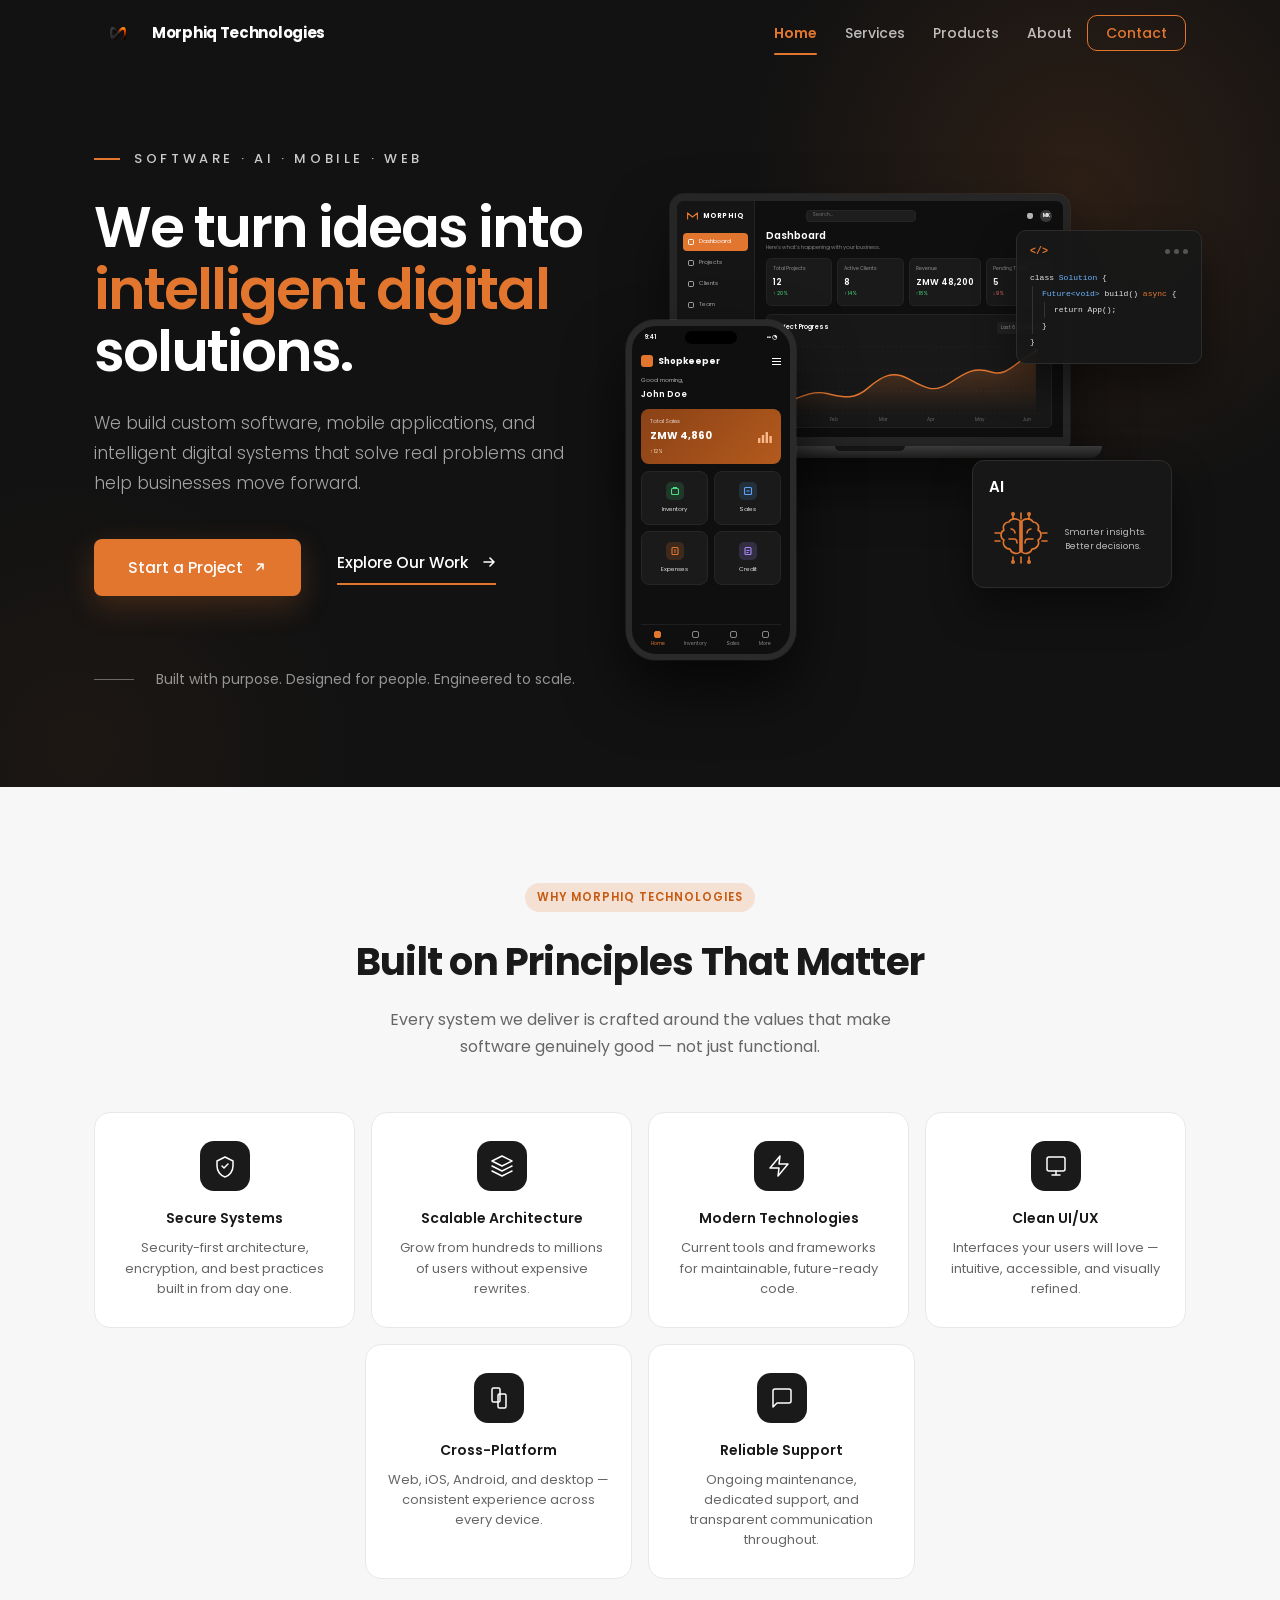
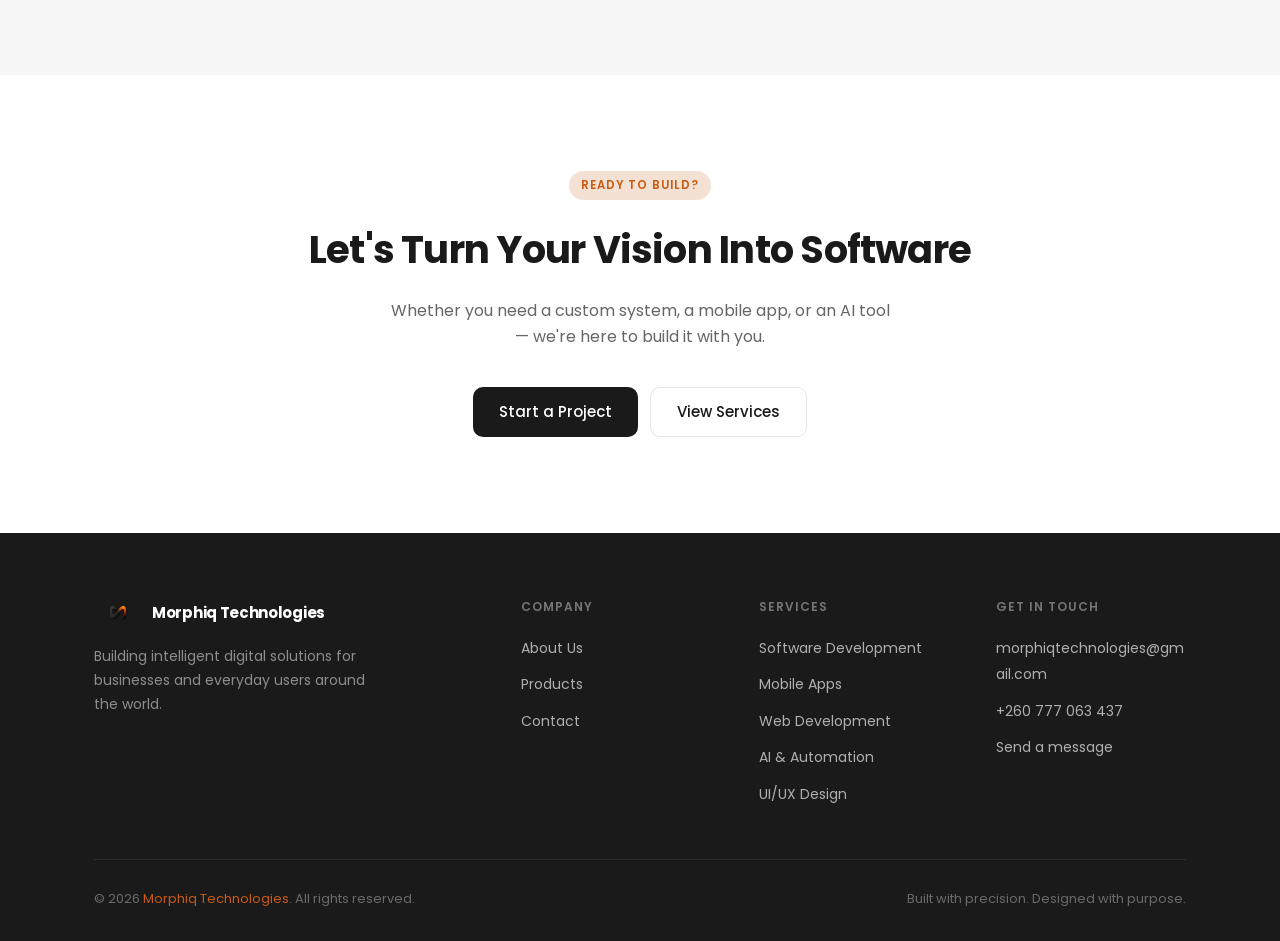
==== commit de521aee: "Add files via upload" ====
--- a/index.html
+++ b/index.html
@@ -3,7 +3,7 @@
 <head>
 <link rel="preconnect" href="https://fonts.googleapis.com">
 <link rel="preconnect" href="https://fonts.gstatic.com" crossorigin>
-<link href="https://fonts.googleapis.com/css2?family=Plus+Jakarta+Sans:wght@300;400;500;600;700;800&family=Playfair+Display:wght@600;700&display=swap" rel="stylesheet">
+<link href="https://fonts.googleapis.com/css2?family=Poppins:wght@300;400;500;600;700&family=Plus+Jakarta+Sans:wght@300;400;500;600;700;800&display=swap" rel="stylesheet">
 
 <meta charset="UTF-8">
 <meta name="viewport" content="width=device-width, initial-scale=1.0">
@@ -18,10 +18,12 @@
     --clr-text: #1A1A1A;
     --clr-text-muted: #666666;
     --clr-accent: #C75B12;
+    --clr-accent-bright: #E2762F;
     --clr-accent-light: #F4E1D4;
     --clr-footer-bg: #1A1A1A;
     --clr-border: #E8E8E8;
     --clr-card-bg: #FFFFFF;
+    --clr-hero-bg: #121212;
     --font: -apple-system, BlinkMacSystemFont, 'Segoe UI', Helvetica, Arial, sans-serif;
     --radius-sm: 6px;
     --radius-md: 10px;
@@ -50,19 +52,19 @@
   .reveal-delay-4 { transition-delay: .4s; }
 
   /* ── NAV ── */
-  nav { position: fixed; top: 0; left: 0; right: 0; height: var(--nav-h); background: rgba(255,255,255,0.93); backdrop-filter: blur(14px); -webkit-backdrop-filter: blur(14px); border-bottom: 1px solid transparent; z-index: 1000; transition: border-color .3s, box-shadow .3s; }
+  nav { position: fixed; top: 0; left: 0; right: 0; height: var(--nav-h); background: rgba(255,255,255,0.93); backdrop-filter: blur(14px); -webkit-backdrop-filter: blur(14px); border-bottom: 1px solid transparent; z-index: 1000; transition: background .3s, border-color .3s, box-shadow .3s; }
   nav.scrolled { border-color: var(--clr-border); box-shadow: var(--shadow-sm); }
   .nav-inner { display: flex; align-items: center; justify-content: space-between; height: 100%; }
-  .logo { display: flex; align-items: center; gap: 10px; font-weight: 700; font-size: 15px; letter-spacing: -.3px; color: var(--clr-text); }
+  .logo { display: flex; align-items: center; gap: 10px; font-weight: 700; font-size: 15px; letter-spacing: -.3px; color: var(--clr-text); transition: color .3s; }
   .logo img { height: 32px; width: auto; display: block; }
   .nav-links { display: flex; align-items: center; gap: 2px; }
-  .nav-links a { font-size: 14px; font-weight: 500; color: var(--clr-text-muted); padding: 6px 13px; border-radius: var(--radius-sm); transition: color .2s, background .2s; }
+  .nav-links a { position: relative; font-size: 14px; font-weight: 500; color: var(--clr-text-muted); padding: 6px 13px; border-radius: var(--radius-sm); transition: color .2s, background .2s; }
   .nav-links a:hover { color: var(--clr-text); background: var(--clr-bg-alt); }
   .nav-links a.active { color: var(--clr-text); font-weight: 600; }
   .nav-cta { background: var(--clr-text) !important; color: #fff !important; padding: 7px 18px !important; border-radius: var(--radius-md) !important; transition: background .2s, transform .15s !important; }
   .nav-cta:hover { background: var(--clr-accent) !important; transform: translateY(-1px); }
   .hamburger { display: none; flex-direction: column; gap: 5px; cursor: pointer; padding: 4px; background: none; border: none; z-index: 1001; }
-  .hamburger span { display: block; width: 22px; height: 2px; background: var(--clr-text); border-radius: 2px; transition: transform .3s, opacity .3s; }
+  .hamburger span { display: block; width: 22px; height: 2px; background: var(--clr-text); border-radius: 2px; transition: transform .3s, opacity .3s, background .3s; }
   .hamburger.open span:nth-child(1) { transform: translateY(7px) rotate(45deg); }
   .hamburger.open span:nth-child(2) { opacity: 0; }
   .hamburger.open span:nth-child(3) { transform: translateY(-7px) rotate(-45deg); }
@@ -73,6 +75,18 @@
   .mobile-nav .m-cta { margin-top: 10px; background: var(--clr-text); color: #fff !important; font-size: 16px; }
   .mobile-nav .m-cta:hover { background: var(--clr-accent); }
 
+  /* Nav while sitting over the dark hero */
+  nav.on-hero { background: transparent; backdrop-filter: none; -webkit-backdrop-filter: none; border-color: transparent; box-shadow: none; }
+  nav.on-hero.dim { background: rgba(18,18,18,0.82); backdrop-filter: blur(14px); -webkit-backdrop-filter: blur(14px); border-color: rgba(255,255,255,0.06); }
+  nav.on-hero .logo { color: #fff; }
+  nav.on-hero .nav-links a { color: rgba(255,255,255,0.72); }
+  nav.on-hero .nav-links a:hover { color: #fff; background: rgba(255,255,255,0.06); }
+  nav.on-hero .nav-links a.active { color: var(--clr-accent-bright); }
+  nav.on-hero .nav-links a.active::after { content: ''; position: absolute; left: 13px; right: 13px; bottom: -6px; height: 2px; border-radius: 2px; background: var(--clr-accent-bright); }
+  nav.on-hero .nav-cta { background: transparent !important; color: var(--clr-accent-bright) !important; border: 1px solid var(--clr-accent-bright); }
+  nav.on-hero .nav-cta:hover { background: var(--clr-accent-bright) !important; color: #fff !important; }
+  nav.on-hero .hamburger span { background: #fff; }
+
   /* ── SHARED ── */
   .section-label { display: inline-flex; align-items: center; gap: 7px; font-size: 11.5px; font-weight: 600; letter-spacing: .09em; text-transform: uppercase; color: var(--clr-accent); background: var(--clr-accent-light); padding: 5px 12px; border-radius: 100px; margin-bottom: 18px; }
   section { padding: 96px 0; }
@@ -83,90 +97,123 @@
   .btn-secondary:hover { border-color: var(--clr-text); background: var(--clr-bg-alt); transform: translateY(-2px); }
   .btn-group { display: flex; gap: 12px; flex-wrap: wrap; }
 
-  /* ── HERO ── */
-  .hero { padding: calc(var(--nav-h) + 72px) 0 80px; position: relative; overflow: hidden; }
-  .blob1 { position: absolute; top: -140px; right: -100px; width: 560px; height: 560px; background: radial-gradient(circle at 55% 45%, rgba(199,91,18,0.07) 0%, transparent 68%); border-radius: 50%; pointer-events: none; }
-  .blob2 { position: absolute; bottom: -100px; left: -80px; width: 360px; height: 360px; background: radial-gradient(circle, rgba(199,91,18,0.04) 0%, transparent 70%); border-radius: 50%; pointer-events: none; }
-  .hero-grid { display: grid; grid-template-columns: 1fr 1fr; gap: 64px; align-items: center; position: relative; z-index: 1; }
-  .eyebrow { display: inline-flex; align-items: center; gap: 8px; font-size: 12px; font-weight: 500; color: var(--clr-text-muted); border: 1px solid var(--clr-border); padding: 5px 14px; border-radius: 100px; margin-bottom: 26px; background: var(--clr-bg-alt); }
-  .eyebrow-dot { width: 6px; height: 6px; background: var(--clr-accent); border-radius: 50%; animation: pulse-dot 2s ease-in-out infinite; }
-  @keyframes pulse-dot { 0%, 100% { opacity: 1; } 50% { opacity: .3; } }
-  .hero h1 { font-size: clamp(34px, 4.2vw, 56px); line-height: 1.1; letter-spacing: -.03em; margin-bottom: 22px; font-weight: 700; }
-  .hero h1 em { font-style: normal; color: var(--clr-accent); }
-  .hero-sub { font-size: 17px; color: var(--clr-text-muted); line-height: 1.72; max-width: 460px; margin-bottom: 36px; }
-
-  /* ── ORBIT VISUAL ── */
-  .hero-visual { position: relative; height: 460px; display: flex; align-items: center; justify-content: center; user-select: none; }
-
-  /* Static dashed ring — purely decorative */
-  .orbit-ring {
-    position: absolute;
-    width: 340px; height: 340px;
-    border-radius: 50%;
-    border: 1.5px dashed rgba(26,26,26,0.10);
-  }
-  /* Outer subtle ring */
-  .orbit-ring-outer {
-    position: absolute;
-    width: 440px; height: 440px;
-    border-radius: 50%;
-    border: 1px dashed rgba(199,91,18,0.08);
-  }
-
-  /* Central logo orb */
-  .orb {
-    position: absolute;
-    width: 120px; height: 120px;
-    border-radius: 50%;
-    background: #fff;
-    border: 1.5px solid var(--clr-border);
-    display: flex; align-items: center; justify-content: center;
-    box-shadow: 0 0 0 12px rgba(26,26,26,0.04), 0 0 0 24px rgba(26,26,26,0.018), var(--shadow-lg);
-    z-index: 10;
-    overflow: hidden;
-  }
-  .orb img { width: 80px; height: auto; object-fit: contain; }
-  .orb-fallback { display: none; flex-direction: column; align-items: center; justify-content: center; width: 100%; height: 100%; }
-
-  /* Nodes are positioned by JS — no CSS rotation needed */
-  .node {
-    position: absolute;
-    display: flex;
-    flex-direction: column;
-    align-items: center;
-    will-change: transform;
-  }
-
-  .node-pill {
-    width: 56px; height: 56px;
-    border-radius: 16px;
-    background: #fff;
-    border: 1px solid var(--clr-border);
-    box-shadow: var(--shadow-md);
-    display: flex; align-items: center; justify-content: center;
-    transition: box-shadow .25s, transform .25s;
-  }
-  .node-pill svg { width: 24px; height: 24px; }
-  .node-label {
-    margin-top: 7px;
-    font-size: 10.5px; font-weight: 600;
-    color: var(--clr-text-muted);
-    letter-spacing: .04em;
-    white-space: nowrap;
-    background: #fff;
-    padding: 2px 8px;
-    border-radius: 5px;
-    border: 1px solid var(--clr-border);
-    box-shadow: var(--shadow-sm);
+  /* ══════════════════════════════════════════
+     HERO (dark)
+  ══════════════════════════════════════════ */
+  .hero { background: var(--clr-hero-bg); color: #fff; padding: calc(var(--nav-h) + 80px) 0 96px; position: relative; overflow: hidden; }
+  .hero-glow { position: absolute; top: -200px; right: -180px; width: 760px; height: 760px; background: radial-gradient(circle, rgba(226,118,47,0.13) 0%, transparent 62%); pointer-events: none; }
+  .hero-glow-2 { position: absolute; bottom: -260px; left: -220px; width: 600px; height: 600px; background: radial-gradient(circle, rgba(226,118,47,0.05) 0%, transparent 65%); pointer-events: none; }
+  .hero-grid { display: grid; grid-template-columns: 1.1fr 1fr; gap: 32px; align-items: center; position: relative; z-index: 1; }
+
+  .hero-eyebrow { display: flex; align-items: center; gap: 14px; font-size: 13px; font-weight: 500; letter-spacing: .28em; text-transform: uppercase; color: rgba(255,255,255,0.78); margin-bottom: 28px; }
+  .hero-eyebrow .dash { width: 26px; height: 2px; background: var(--clr-accent-bright); flex-shrink: 0; }
+  .hero h1 { font-size: clamp(38px, 4.4vw, 58px); line-height: 1.1; letter-spacing: -.035em; font-weight: 600; margin-bottom: 26px; color: #fff; }
+  .hero h1 span, .hero h1 em { display: block; white-space: nowrap; }
+  .hero h1 em { font-style: normal; color: var(--clr-accent-bright); }
+  .hero-sub { font-size: 17px; line-height: 1.75; color: rgba(255,255,255,0.62); max-width: 500px; margin-bottom: 40px; font-weight: 300; }
+
+  .hero-actions { display: flex; align-items: center; gap: 36px; flex-wrap: wrap; margin-bottom: 72px; }
+  .hero-btn { display: inline-flex; align-items: center; gap: 10px; background: var(--clr-accent-bright); color: #fff; font-size: 15.5px; font-weight: 500; padding: 16px 34px; border-radius: 8px; box-shadow: 0 10px 30px rgba(226,118,47,0.22); transition: background .2s, transform .15s; }
+  .hero-btn:hover { background: var(--clr-accent); transform: translateY(-2px); }
+  .hero-btn svg, .hero-link svg { width: 14px; height: 14px; flex-shrink: 0; }
+  .hero-link { display: inline-flex; align-items: center; gap: 14px; color: #fff; font-size: 15.5px; font-weight: 500; padding-bottom: 8px; border-bottom: 2px solid var(--clr-accent-bright); transition: gap .2s; }
+  .hero-link:hover { gap: 20px; }
+
+  .hero-tagline { display: flex; align-items: center; gap: 22px; font-size: 14px; color: rgba(255,255,255,0.55); }
+  .hero-tagline .dash { width: 40px; height: 1px; background: rgba(255,255,255,0.35); flex-shrink: 0; }
+
+  /* ── Hero visual stage ── */
+  .hero-visual { position: relative; height: 500px; user-select: none; }
+  .stage { position: absolute; top: 50%; right: 0; width: 560px; height: 500px; transform: translateY(-50%); transform-origin: right center; }
+
+  @keyframes floatA { 0%,100% { transform: translateY(0); } 50% { transform: translateY(-8px); } }
+  @keyframes floatB { 0%,100% { transform: translateY(0); } 50% { transform: translateY(6px); } }
+
+  /* Laptop */
+  .laptop { position: absolute; left: 44px; top: 24px; width: 400px; z-index: 1; }
+  .laptop-screen { background: #0f0f0f; border: 7px solid #262626; border-bottom-width: 9px; border-radius: 14px 14px 4px 4px; box-shadow: 0 30px 60px rgba(0,0,0,.5), 0 0 0 1px rgba(255,255,255,.07); overflow: hidden; height: 252px; }
+  .laptop-base { height: 12px; margin: 0 -32px; background: linear-gradient(#3b3b3b, #1c1c1c); border-radius: 0 0 14px 14px; position: relative; box-shadow: 0 14px 30px rgba(0,0,0,.5); }
+  .laptop-base::before { content: ''; position: absolute; left: 50%; top: 0; transform: translateX(-50%); width: 70px; height: 5px; background: #151515; border-radius: 0 0 6px 6px; }
+
+  .dash-ui { display: grid; grid-template-columns: 78px 1fr; height: 100%; font-family: var(--font); color: #fff; }
+  .dash-side { background: #151515; border-right: 1px solid #222; padding: 10px 6px; }
+  .dash-brand { display: flex; align-items: center; gap: 5px; font-size: 6.5px; font-weight: 700; letter-spacing: .12em; margin: 0 4px 12px; }
+  .dash-brand svg { width: 11px; height: 8px; }
+  .dash-nav { display: flex; flex-direction: column; gap: 3px; }
+  .dash-nav div { display: flex; align-items: center; gap: 5px; font-size: 6px; color: rgba(255,255,255,.6); padding: 4px 5px; border-radius: 4px; }
+  .dash-nav div i { width: 6px; height: 6px; border: 1px solid currentColor; border-radius: 1.5px; flex-shrink: 0; }
+  .dash-nav div.on { background: var(--clr-accent-bright); color: #fff; }
+  .dash-main { padding: 9px 11px; display: flex; flex-direction: column; gap: 8px; min-width: 0; }
+  .dash-top { display: flex; align-items: center; justify-content: flex-end; gap: 7px; }
+  .dash-search { flex: 0 0 110px; height: 12px; border-radius: 4px; background: #1d1d1d; border: 1px solid #262626; font-size: 5px; color: rgba(255,255,255,.35); display: flex; align-items: center; padding: 0 5px; margin-right: auto; margin-left: 40px; }
+  .dash-bell { width: 6px; height: 6px; border-radius: 2px 2px 3px 3px; background: rgba(255,255,255,.7); }
+  .dash-avatar { width: 12px; height: 12px; border-radius: 50%; background: #3a3a3a; font-size: 4.5px; font-weight: 700; display: flex; align-items: center; justify-content: center; }
+  .dash-title { font-size: 10px; font-weight: 600; line-height: 1.2; }
+  .dash-title small { display: block; font-size: 5.5px; font-weight: 400; color: rgba(255,255,255,.45); margin-top: 2px; }
+  .dash-stats { display: grid; grid-template-columns: repeat(4, 1fr); gap: 5px; }
+  .dash-stat { background: #1a1a1a; border: 1px solid #232323; border-radius: 5px; padding: 6px; }
+  .dash-stat .l { font-size: 5px; color: rgba(255,255,255,.5); }
+  .dash-stat .v { font-size: 8.5px; font-weight: 600; margin: 2px 0 1px; white-space: nowrap; }
+  .dash-stat .d { font-size: 5px; color: #4ADE80; }
+  .dash-stat .d.down { color: #F87171; }
+  .dash-chart { background: #181818; border: 1px solid #232323; border-radius: 5px; padding: 7px 8px 4px; flex: 1; display: flex; flex-direction: column; }
+  .dash-chart-head { display: flex; justify-content: space-between; align-items: center; font-size: 6.5px; font-weight: 600; }
+  .dash-chart-head span { font-size: 4.8px; font-weight: 400; color: rgba(255,255,255,.55); background: #222; border-radius: 3px; padding: 2px 4px; }
+  .dash-chart svg { width: 100%; flex: 1; margin-top: 4px; }
+
+  /* Phone */
+  .phone { position: absolute; left: 0; top: 150px; width: 170px; height: 340px; background: #0f0f0f; border: 6px solid #2a2a2a; border-radius: 30px; box-shadow: 0 30px 60px rgba(0,0,0,.65), 0 0 0 1px rgba(255,255,255,.09); overflow: hidden; z-index: 3; padding: 7px 9px 6px; display: flex; flex-direction: column; animation: floatA 7s ease-in-out infinite; }
+  .phone-notch { position: absolute; top: 5px; left: 50%; transform: translateX(-50%); width: 52px; height: 13px; background: #000; border-radius: 10px; }
+  .ph-status { display: flex; justify-content: space-between; font-size: 6px; font-weight: 600; padding: 0 4px; margin-bottom: 12px; color: #fff; }
+  .ph-head { display: flex; justify-content: space-between; align-items: center; margin-bottom: 8px; }
+  .ph-brand { display: flex; align-items: center; gap: 5px; font-size: 8.5px; font-weight: 700; color: #fff; }
+  .ph-brand i { width: 12px; height: 12px; border-radius: 3px; background: var(--clr-accent-bright); display: inline-block; overflow: hidden; }
+  .ph-brand i img { width: 100%; height: 100%; object-fit: cover; display: block; }
+  .ph-menu { width: 9px; height: 7px; border-top: 1.2px solid #fff; border-bottom: 1.2px solid #fff; position: relative; }
+  .ph-menu::after { content: ''; position: absolute; left: 0; right: 0; top: 2.2px; border-top: 1.2px solid #fff; }
+  .ph-greet { font-size: 6px; color: rgba(255,255,255,.65); margin-bottom: 1px; }
+  .ph-name { font-size: 8.5px; font-weight: 600; color: #fff; margin-bottom: 8px; }
+  .ph-sales { background: linear-gradient(135deg, #8a4216 0%, #b45a1d 100%); border-radius: 8px; padding: 8px 9px; position: relative; margin-bottom: 7px; }
+  .ph-sales .l { font-size: 5.5px; color: rgba(255,255,255,.75); }
+  .ph-sales .v { font-size: 10px; font-weight: 700; color: #fff; margin: 2px 0; }
+  .ph-sales .d { font-size: 5.5px; color: #FBD3B4; }
+  .ph-sales svg { position: absolute; right: 9px; top: 50%; transform: translateY(-50%); width: 14px; height: 12px; }
+  .ph-tiles { display: grid; grid-template-columns: 1fr 1fr; gap: 6px; }
+  .ph-tile { background: #1a1a1a; border: 1px solid #262626; border-radius: 8px; height: 54px; display: flex; flex-direction: column; align-items: center; justify-content: center; gap: 5px; font-size: 6px; color: rgba(255,255,255,.85); }
+  .ph-tile b { width: 18px; height: 18px; border-radius: 5px; display: flex; align-items: center; justify-content: center; }
+  .ph-tile b svg { width: 10px; height: 10px; }
+  .ph-nav { margin-top: auto; display: flex; justify-content: space-around; padding-top: 6px; border-top: 1px solid #1f1f1f; }
+  .ph-nav div { display: flex; flex-direction: column; align-items: center; gap: 2px; font-size: 4.8px; color: rgba(255,255,255,.5); }
+  .ph-nav div i { width: 7px; height: 7px; border: 1px solid currentColor; border-radius: 2px; }
+  .ph-nav div.on { color: var(--clr-accent-bright); }
+  .ph-nav div.on i { background: currentColor; }
+
+  /* Code card */
+  .code-card { position: absolute; right: -16px; top: 60px; width: 186px; white-space: nowrap; background: rgba(24,24,24,.94); border: 1px solid #2c2c2c; border-radius: 10px; padding: 11px 13px 13px; box-shadow: 0 20px 40px rgba(0,0,0,.45); z-index: 2; font-family: ui-monospace, SFMono-Regular, Menlo, Consolas, monospace; font-size: 8px; line-height: 2; color: #e6e6e6; animation: floatB 8s ease-in-out infinite; }
+  .code-head { display: flex; justify-content: space-between; align-items: center; margin-bottom: 8px; }
+  .code-head .tag { color: var(--clr-accent-bright); font-weight: 700; font-size: 10px; }
+  .code-head .dots { display: flex; gap: 4px; }
+  .code-head .dots i { width: 5px; height: 5px; border-radius: 50%; background: #555; }
+  .code-card .ind { padding-left: 9px; margin-left: 2px; border-left: 1px solid #333; }
+  .c-blue { color: #6CB6FF; }
+  .c-org { color: var(--clr-accent-bright); }
+
+  /* AI card */
+  .ai-card { position: absolute; right: 14px; top: 290px; width: 200px; background: rgba(24,24,24,.95); border: 1px solid #2c2c2c; border-radius: 12px; padding: 14px 16px 16px; box-shadow: 0 20px 40px rgba(0,0,0,.45); z-index: 2; animation: floatA 9s ease-in-out infinite 1s; }
+  .ai-card h4 { font-size: 15px; font-weight: 600; color: #fff; margin-bottom: 8px; }
+  .ai-row { display: flex; align-items: center; gap: 12px; }
+  .ai-row svg { width: 64px; height: 64px; flex-shrink: 0; }
+  .ai-row p { font-size: 9px; line-height: 1.6; color: rgba(255,255,255,.7); }
+
+  @media (prefers-reduced-motion: reduce) {
+    .phone, .code-card, .ai-card { animation: none; }
   }
 
   /* ── WHY GRID — 4 then 2 centered ── */
   .why-header { text-align: center; margin-bottom: 52px; }
   .why-header h2 { font-size: clamp(26px, 3vw, 40px); font-weight: 700; letter-spacing: -.02em; margin-bottom: 14px; }
   .why-header p { font-size: 16px; color: var(--clr-text-muted); max-width: 520px; margin: 0 auto; }
-  /* Row 1: always 4 columns */
   .why-row1 { display: grid; grid-template-columns: repeat(4, 1fr); gap: 16px; margin-bottom: 16px; }
-  /* Row 2: 2 cards centered */
   .why-row2 { display: flex; justify-content: center; gap: 16px; }
   .why-row2 .why-card { width: calc(25% - 6px); min-width: 180px; max-width: 280px; }
 
@@ -196,6 +243,8 @@
   .footer-accent { color: var(--clr-accent); }
 
   /* ── RESPONSIVE ── */
+  @media (max-width: 1180px) { .stage { transform: translateY(-50%) scale(.88); } }
+  @media (max-width: 1040px) { .stage { transform: translateY(-50%) scale(.78); } .hero-visual { height: 420px; } }
   @media (max-width: 900px) {
     .nav-links { display: none; }
     .hamburger { display: flex; }
@@ -209,7 +258,9 @@
   @media (max-width: 600px) {
     section { padding: 64px 0; }
     .footer-grid { grid-template-columns: 1fr; gap: 36px; }
-    .hero h1 { font-size: 30px; }
+    .hero h1 { font-size: 34px; }
+    .hero-eyebrow { font-size: 11px; letter-spacing: .2em; }
+    .hero-actions { gap: 26px; margin-bottom: 48px; }
     .btn-group { flex-direction: column; }
     .footer-bottom { flex-direction: column; text-align: center; }
     .why-row1 { grid-template-columns: 1fr 1fr; }
@@ -224,11 +275,11 @@
   }
   body { font-family: var(--font); }
 
-  .hero h1, .page-hero h1 { font-weight: 700; }
+  .page-hero h1 { font-weight: 700; }
 
   /* ─── MOBILE HERO FIX ─── */
   @media (max-width: 900px) {
-    .hero { padding-top: calc(var(--nav-h) + 48px); padding-bottom: 56px; }
+    .hero { padding-top: calc(var(--nav-h) + 56px); padding-bottom: 64px; }
     .hero-grid { grid-template-columns: 1fr; gap: 0; }
     .hero-sub { max-width: 100%; }
     .hero-visual { display: none; }
@@ -263,54 +314,12 @@
     .footer-bottom { flex-direction: column; text-align: center; gap: 8px; }
   }
 
-  /* ─── STORY GRID ─── */
-  @media (max-width: 768px) {
-    .story-grid { grid-template-columns: 1fr; gap: 40px; }
-  }
-
-  /* ─── PROCESS GRID ─── */
-  @media (max-width: 640px) {
-    .process-grid { grid-template-columns: 1fr 1fr; }
-    .process-step::after { display: none; }
-  }
-  @media (max-width: 380px) {
-    .process-grid { grid-template-columns: 1fr; }
-  }
-
   /* ─── SECTION PADDING TIGHTEN ON SMALL ─── */
   @media (max-width: 480px) {
     section { padding: 52px 0; }
-    .page-hero { padding-top: calc(var(--nav-h) + 40px); padding-bottom: 40px; }
-    .page-hero h1 { font-size: 28px; }
-  }
-
-  /* ─── PRODUCTS GRID ─── */
-  @media (max-width: 420px) {
-    .products-grid { grid-template-columns: 1fr 1fr; gap: 10px; }
-  }
-
-  /* ─── MODAL FULL SCREEN ON SMALL ─── */
-  @media (max-width: 480px) {
-    .overlay { padding: 0; align-items: flex-end; }
-    .modal { max-height: 94vh; border-radius: 20px 20px 0 0; }
-    .modal-banner { border-radius: 20px 20px 0 0; }
-  }
-
-  /* ─── PARTNERS GRID ─── */
-  @media (max-width: 480px) {
-    .partners-grid { grid-template-columns: 1fr; }
-  }
-
-  /* ─── PORTFOLIO GRID ─── */
-  @media (max-width: 480px) {
-    .portfolio-grid { grid-template-columns: 1fr; }
-  }
-
-  /* ─── FILTER TABS SCROLLABLE ─── */
-  @media (max-width: 560px) {
-    .filter-tabs { flex-wrap: nowrap; overflow-x: auto; justify-content: flex-start; padding-bottom: 4px; -webkit-overflow-scrolling: touch; scrollbar-width: none; }
-    .filter-tabs::-webkit-scrollbar { display: none; }
-    .filter-tab { flex-shrink: 0; }
+    .hero { padding-top: calc(var(--nav-h) + 40px); padding-bottom: 52px; }
+    .hero h1 { font-size: 31px; }
+    .hero-btn { width: 100%; justify-content: center; }
   }
 
   /* ─── WHY CARDS 2-COL ON MOBILE ─── */
@@ -334,11 +343,12 @@
   .skip-link:focus { left: 50%; transform: translateX(-50%); }
 
 </style>
+<link rel="stylesheet" href="site.css">
 </head>
 <body>
 
 <!-- ── NAVBAR ── -->
-<nav id="navbar">
+<nav id="navbar" class="on-hero">
   <div class="container nav-inner">
     <a href="index.html" class="logo">
       <img src="logo.png" alt="Morphiq Technologies logo" onerror="this.style.display='none'">
@@ -366,106 +376,149 @@
 </div>
 
 <!-- ── HERO ── -->
-<section class="hero" id="main-content" id="home">
-  <div class="blob1"></div>
-  <div class="blob2"></div>
-  <div class="container">
-    <div class="hero-grid">
-
-      <!-- Text -->
-      <div>
-        <div class="eyebrow">
-          <div class="eyebrow-dot"></div>
-          Software · AI · Mobile · Web
-        </div>
-        <h1>Building <em>Intelligent</em><br>Digital Solutions</h1>
-        <p class="hero-sub">We create scalable software platforms, mobile applications, and custom digital systems for businesses and everyday users.</p>
-        <div class="btn-group">
-          <a href="contact.html" class="btn-primary">
-            Start a Project
-          </a>
-          <a href="products.html" class="btn-secondary">Explore Products</a>
-        </div>
-      </div>
-
-      <!-- Orbit visual -->
-      <div class="hero-visual" aria-hidden="true">
-
-        <!-- Decorative static rings -->
-        <div class="orbit-ring"></div>
-        <div class="orbit-ring-outer"></div>
-
-        <!-- Central logo orb — white bg, logo clearly visible -->
-        <div class="orb">
-          <img src="logo.png" onerror="this.style.display='none'; document.getElementById('orbFb').style.display='flex'">
-          <div id="orbFb" class="orb-fallback">
-            <svg viewBox="0 0 40 24" fill="none" width="70">
-              <path d="M20 12 C17 7,13 4,10 4 C5.58 4,2 7.58,2 12 C2 16.42,5.58 20,10 20 C13 20,17 17,20 12 Z" fill="#1A1A1A"/>
-              <path d="M20 12 C23 7,27 4,30 4 C34.42 4,38 7.58,38 12 C38 16.42,34.42 20,30 20 C27 20,23 17,20 12 Z" fill="#C75B12"/>
+<section class="hero" id="main-content">
+  <div class="hero-glow"></div>
+  <div class="hero-glow-2"></div>
+  <div class="container hero-grid">
+
+    <!-- Text -->
+    <div class="hero-copy">
+      <div class="hero-eyebrow"><span class="dash"></span>Software · AI · Mobile · Web</div>
+      <h1><span>We turn ideas into</span> <em>intelligent digital</em> <span>solutions.</span></h1>
+      <p class="hero-sub">We build custom software, mobile applications, and intelligent digital systems that solve real problems and help businesses move forward.</p>
+      <div class="hero-actions">
+        <a href="contact.html" class="hero-btn">
+          Start a Project
+          <svg viewBox="0 0 14 14" fill="none"><path d="M4 10L10 4M5 4h5v5" stroke="#fff" stroke-width="1.6" stroke-linecap="round" stroke-linejoin="round"/></svg>
+        </a>
+        <a href="products.html" class="hero-link">
+          Explore Our Work
+          <svg viewBox="0 0 14 14" fill="none"><path d="M2 7h10M8 3l4 4-4 4" stroke="#fff" stroke-width="1.6" stroke-linecap="round" stroke-linejoin="round"/></svg>
+        </a>
+      </div>
+      <div class="hero-tagline"><span class="dash"></span>Built with purpose. Designed for people. Engineered to scale.</div>
+    </div>
+
+    <!-- Device visual -->
+    <div class="hero-visual" aria-hidden="true">
+      <div class="stage">
+
+        <!-- Laptop dashboard -->
+        <div class="laptop">
+          <div class="laptop-screen">
+            <div class="dash-ui">
+              <div class="dash-side">
+                <div class="dash-brand">
+                  <svg viewBox="0 0 22 16" fill="none"><path d="M1 15V2l10 8L21 2v13" stroke="#E2762F" stroke-width="2.6" stroke-linejoin="round"/></svg>
+                  MORPHIQ
+                </div>
+                <div class="dash-nav">
+                  <div class="on"><i></i>Dashboard</div>
+                  <div><i></i>Projects</div>
+                  <div><i></i>Clients</div>
+                  <div><i></i>Team</div>
+                  <div><i></i>Settings</div>
+                </div>
+              </div>
+              <div class="dash-main">
+                <div class="dash-top">
+                  <div class="dash-search">Search…</div>
+                  <div class="dash-bell"></div>
+                  <div class="dash-avatar">MK</div>
+                </div>
+                <div class="dash-title">Dashboard<small>Here's what's happening with your business.</small></div>
+                <div class="dash-stats">
+                  <div class="dash-stat"><div class="l">Total Projects</div><div class="v">12</div><div class="d">↑ 20%</div></div>
+                  <div class="dash-stat"><div class="l">Active Clients</div><div class="v">8</div><div class="d">↑ 14%</div></div>
+                  <div class="dash-stat"><div class="l">Revenue</div><div class="v">ZMW 48,200</div><div class="d">↑ 18%</div></div>
+                  <div class="dash-stat"><div class="l">Pending Tasks</div><div class="v">5</div><div class="d down">↓ 9%</div></div>
+                </div>
+                <div class="dash-chart">
+                  <div class="dash-chart-head">Project Progress <span>Last 6 months ▾</span></div>
+                  <svg viewBox="0 0 300 95" preserveAspectRatio="none">
+                    <defs>
+                      <linearGradient id="chartFill" x1="0" y1="0" x2="0" y2="1">
+                        <stop offset="0%" stop-color="#E2762F" stop-opacity=".35"/>
+                        <stop offset="100%" stop-color="#E2762F" stop-opacity="0"/>
+                      </linearGradient>
+                    </defs>
+                    <g stroke="#2a2a2a" stroke-width=".6" stroke-dasharray="2 3">
+                      <line x1="0" y1="10" x2="300" y2="10"/><line x1="0" y1="35" x2="300" y2="35"/><line x1="0" y1="60" x2="300" y2="60"/><line x1="0" y1="84" x2="300" y2="84"/>
+                    </g>
+                    <path d="M8 74 C 25 68, 40 58, 58 62 S 88 70, 104 56 S 132 36, 150 46 S 178 62, 196 50 S 224 32, 242 38 S 270 26, 292 14 L292 84 L8 84 Z" fill="url(#chartFill)"/>
+                    <path d="M8 74 C 25 68, 40 58, 58 62 S 88 70, 104 56 S 132 36, 150 46 S 178 62, 196 50 S 224 32, 242 38 S 270 26, 292 14" stroke="#E2762F" stroke-width="1.6" fill="none" stroke-linecap="round"/>
+                    <circle cx="292" cy="14" r="2.4" fill="#E2762F"/>
+                    <g fill="rgba(255,255,255,.35)" font-size="5" font-family="Poppins, sans-serif">
+                      <text x="8" y="93">Jan</text><text x="62" y="93">Feb</text><text x="116" y="93">Mar</text><text x="170" y="93">Apr</text><text x="224" y="93">May</text><text x="278" y="93">Jun</text>
+                    </g>
+                  </svg>
+                </div>
+              </div>
+            </div>
+          </div>
+          <div class="laptop-base"></div>
+        </div>
+
+        <!-- Code card -->
+        <div class="code-card">
+          <div class="code-head"><span class="tag">&lt;/&gt;</span><span class="dots"><i></i><i></i><i></i></span></div>
+          <div>class <span class="c-blue">Solution</span> {</div>
+          <div class="ind"><span class="c-blue">Future&lt;void&gt;</span> build() <span class="c-org">async</span> {</div>
+          <div class="ind"><div class="ind">return App();</div></div>
+          <div class="ind">}</div>
+          <div>}</div>
+        </div>
+
+        <!-- AI card -->
+        <div class="ai-card">
+          <h4>AI</h4>
+          <div class="ai-row">
+            <svg viewBox="0 0 64 64" fill="none" stroke="#E2762F" stroke-width="1.6" stroke-linecap="round" stroke-linejoin="round">
+              <path d="M31 14c-3-3-9-3-11 1-4 0-7 4-5 8-4 2-4 8 0 10-2 4 1 9 6 9 1 4 7 6 10 3z"/>
+              <path d="M33 14c3-3 9-3 11 1 4 0 7 4 5 8 4 2 4 8 0 10 2 4-1 9-6 9-1 4-7 6-10 3z"/>
+              <path d="M32 14v31"/>
+              <path d="M22 22c2 0 4 2 4 4M20 32h5c2 0 3 2 3 4M42 22c-2 0-4 2-4 4M44 32h-5c-2 0-3 2-3 4"/>
+              <path d="M24 8v4M32 6v6M40 8v4M24 50v4M32 50v6M40 50v4M6 26h5M6 34h5M53 26h5M53 34h5"/>
+              <circle cx="24" cy="7" r="1.2"/><circle cx="40" cy="7" r="1.2"/><circle cx="24" cy="55" r="1.2"/><circle cx="40" cy="55" r="1.2"/>
             </svg>
+            <p>Smarter insights.<br>Better decisions.</p>
           </div>
         </div>
 
-        <!-- 5 orbit nodes — positioned by JS, always upright -->
-          <!-- Node 1: Web -->
-          <div class="node">
-            <div class="node-pill">
-              <svg viewBox="0 0 24 24" fill="none">
-                <circle cx="12" cy="12" r="9" stroke="#C75B12" stroke-width="1.6"/>
-                <path d="M12 3s-3 4-3 9 3 9 3 9M12 3s3 4 3 9-3 9-3 9M3 12h18" stroke="#C75B12" stroke-width="1.4"/>
-              </svg>
-            </div>
-            <div class="node-label">Web</div>
+        <!-- Phone -->
+        <div class="phone">
+          <div class="phone-notch"></div>
+          <div class="ph-status"><span>9:41</span><span>▪▪ ◔</span></div>
+          <div class="ph-head">
+            <div class="ph-brand"><i><img src="https://play-lh.googleusercontent.com/a3SbvXw1TB3NbhItXmftfaAO9F6EmzkNP-bH5hlR_eIUwiBAtL3zxOgJOdgHqoh1orPjWU6wdmGoeLPmLZdZ=w240-h480" alt="" onerror="this.remove()"></i>Shopkeeper</div>
+            <div class="ph-menu"></div>
           </div>
-
-          <!-- Node 2: Security -->
-          <div class="node">
-            <div class="node-pill">
-              <svg viewBox="0 0 24 24" fill="none">
-                <path d="M12 2l8 3.5v5.5c0 5.25-3.5 9.74-8 11-4.5-1.26-8-5.75-8-11V5.5L12 2z" stroke="#C75B12" stroke-width="1.6" stroke-linejoin="round"/>
-                <path d="M9 12l2 2 4-4" stroke="#C75B12" stroke-width="1.5" stroke-linecap="round" stroke-linejoin="round"/>
-              </svg>
-            </div>
-            <div class="node-label">Security</div>
+          <div class="ph-greet">Good morning,</div>
+          <div class="ph-name">John Doe</div>
+          <div class="ph-sales">
+            <div class="l">Total Sales</div>
+            <div class="v">ZMW 4,860</div>
+            <div class="d">↑ 12%</div>
+            <svg viewBox="0 0 14 12" fill="#FBB98A"><rect x="0" y="7" width="2.4" height="5" rx=".6"/><rect x="3.8" y="4" width="2.4" height="8" rx=".6"/><rect x="7.6" y="1" width="2.4" height="11" rx=".6"/><rect x="11.4" y="5" width="2.4" height="7" rx=".6"/></svg>
           </div>
-
-          <!-- Node 3: Mobile -->
-          <div class="node">
-            <div class="node-pill">
-              <svg viewBox="0 0 24 24" fill="none">
-                <rect x="7" y="2" width="10" height="20" rx="2" stroke="#C75B12" stroke-width="1.6"/>
-                <circle cx="12" cy="18" r="1" fill="#C75B12"/>
-                <path d="M10 5h4" stroke="#C75B12" stroke-width="1.5" stroke-linecap="round"/>
-              </svg>
-            </div>
-            <div class="node-label">Mobile</div>
+          <div class="ph-tiles">
+            <div class="ph-tile"><b style="background:rgba(74,222,128,.15)"><svg viewBox="0 0 10 10" fill="none" stroke="#4ADE80" stroke-width="1.1"><rect x="1.5" y="2.5" width="7" height="6" rx="1"/><path d="M3.5 2.5V1.5h3v1"/></svg></b>Inventory</div>
+            <div class="ph-tile"><b style="background:rgba(96,165,250,.15)"><svg viewBox="0 0 10 10" fill="none" stroke="#60A5FA" stroke-width="1.1"><rect x="1.5" y="1.5" width="7" height="7" rx="1"/><path d="M3.5 5h3"/></svg></b>Sales</div>
+            <div class="ph-tile"><b style="background:rgba(226,118,47,.18)"><svg viewBox="0 0 10 10" fill="none" stroke="#E2762F" stroke-width="1.1"><rect x="2" y="1.5" width="6" height="7" rx="1"/><path d="M4 4h2M4 6h2"/></svg></b>Expenses</div>
+            <div class="ph-tile"><b style="background:rgba(167,139,250,.18)"><svg viewBox="0 0 10 10" fill="none" stroke="#A78BFA" stroke-width="1.1"><rect x="2" y="1.5" width="6" height="7" rx="1"/><path d="M3.5 4.5h3M3.5 6.5h2"/></svg></b>Credit</div>
           </div>
-
-          <!-- Node 4: Cloud -->
-          <div class="node">
-            <div class="node-pill">
-              <svg viewBox="0 0 24 24" fill="none">
-                <path d="M6.5 19a4.5 4.5 0 01-.4-8.9 6.5 6.5 0 0112.6 1.4A4 4 0 0118 19H6.5z" stroke="#C75B12" stroke-width="1.6" stroke-linejoin="round"/>
-              </svg>
-            </div>
-            <div class="node-label">Cloud</div>
+          <div class="ph-nav">
+            <div class="on"><i></i>Home</div>
+            <div><i></i>Inventory</div>
+            <div><i></i>Sales</div>
+            <div><i></i>More</div>
           </div>
-
-          <!-- Node 5: ERP -->
-          <div class="node">
-            <div class="node-pill">
-              <svg viewBox="0 0 24 24" fill="none">
-                <rect x="3" y="3" width="18" height="18" rx="2" stroke="#C75B12" stroke-width="1.6"/>
-                <path d="M3 9h18M9 9v12" stroke="#C75B12" stroke-width="1.5" stroke-linecap="round"/>
-              </svg>
-            </div>
-            <div class="node-label">ERP</div>
-          </div>
-
-        </div><!-- /hero-visual -->
-
-    </div><!-- /hero-grid -->
-  </div><!-- /container -->
+        </div>
+
+      </div>
+    </div>
+
+  </div>
 </section>
 
 <!-- ── WHY CHOOSE US ── -->
@@ -481,7 +534,7 @@
     <div class="why-row1">
       <div class="why-card reveal reveal-delay-1">
         <div class="why-icon">
-          <svg viewBox="0 0 24 24" fill="none"><path d="M12 3l8 4v5c0 5.25-3.5 9.74-8 11-4.5-1.26-8-5.75-8-11V7l8-4z" stroke="#fff" stroke-width="1.5" stroke-linejoin="round"/><path d="M9 12l2 2 4-4" stroke="#fff" stroke-width="1.5" stroke-linecap="round" stroke-linejoin="round"/></svg>
+          <svg viewBox="0 0 24 24" fill="none"><path d="M12 3l8 4v5c0 5.25-3.5 9.740-8 11-4.5-1.26-8-5.75-8-11V7l8-4z" stroke="#fff" stroke-width="1.5" stroke-linejoin="round"/><path d="M9 12l2 2 4-4" stroke="#fff" stroke-width="1.5" stroke-linecap="round" stroke-linejoin="round"/></svg>
         </div>
         <h3>Secure Systems</h3>
         <p>Security-first architecture, encryption, and best practices built in from day one.</p>
@@ -555,12 +608,6 @@
           Morphiq Technologies
         </a>
         <p>Building intelligent digital solutions for businesses and everyday users around the world.</p>
-        <div class="social-links">
-          <a href="#" class="social-link" aria-label="Twitter"><svg viewBox="0 0 15 15" fill="none"><path d="M13.5 1.5l-5 5.5m0 0L2 1.5m6.5 5.5L2 13.5m6.5-6.5l5 6.5" stroke="currentColor" stroke-width="1.4" stroke-linecap="round"/></svg></a>
-          <a href="#" class="social-link" aria-label="LinkedIn"><svg viewBox="0 0 15 15" fill="none"><rect x="1" y="1" width="13" height="13" rx="2" stroke="currentColor" stroke-width="1.2"/><path d="M4 6v5M4 4v.5M7 11V8.5c0-1.5 4-1.5 4 0V11M7 6v5" stroke="currentColor" stroke-width="1.2" stroke-linecap="round"/></svg></a>
-          <a href="#" class="social-link" aria-label="GitHub"><svg viewBox="0 0 15 15" fill="none"><path d="M7.5 1C3.91 1 1 3.91 1 7.5c0 2.87 1.86 5.3 4.44 6.16.32.06.44-.14.44-.31v-1.09c-1.8.39-2.18-.87-2.18-.87-.3-.75-.72-.95-.72-.95-.59-.4.04-.39.04-.39.65.04 1 .67 1 .67.58 1 1.52.71 1.89.54.06-.42.23-.71.41-.87-1.44-.16-2.95-.72-2.95-3.2 0-.71.25-1.28.67-1.73-.07-.16-.29-.82.06-1.71 0 0 .55-.18 1.78.67.52-.14 1.07-.21 1.62-.21s1.1.07 1.62.21c1.24-.85 1.78-.67 1.78-.67.35.89.13 1.55.06 1.71.42.45.67 1.02.67 1.73 0 2.49-1.52 3.04-2.96 3.2.23.2.44.59.44 1.19v1.77c0 .17.12.37.44.31C12.14 12.8 14 10.37 14 7.5 14 3.91 11.09 1 7.5 1z" fill="currentColor"/></svg></a>
-          <a href="#" class="social-link" aria-label="Instagram"><svg viewBox="0 0 15 15" fill="none"><rect x="1" y="1" width="13" height="13" rx="3" stroke="currentColor" stroke-width="1.2"/><circle cx="7.5" cy="7.5" r="3" stroke="currentColor" stroke-width="1.2"/><circle cx="11" cy="4" r=".6" fill="currentColor"/></svg></a>
-        </div>
       </div>
       <div class="footer-col">
         <h4>Company</h4>
@@ -581,43 +628,51 @@
         </ul>
       </div>
       <div class="footer-col">
-        <h4>Legal</h4>
+        <h4>Get in Touch</h4>
         <ul>
-          <li><a href="#">Privacy Policy</a></li>
-          <li><a href="#">Terms of Service</a></li>
-          <li><a href="#">Cookie Policy</a></li>
+          <li><a href="mailto:morphiqtechnologies@gmail.com">morphiqtechnologies@gmail.com</a></li>
+          <li><a href="https://wa.me/260777063437" target="_blank" rel="noopener">+260 777 063 437</a></li>
+          <li><a href="contact.html">Send a message</a></li>
         </ul>
       </div>
     </div>
     <div class="footer-bottom">
-      <p>© 2025 <span class="footer-accent">Morphiq Technologies</span>. All rights reserved.</p>
+      <p>© <span data-year>2026</span> <span class="footer-accent">Morphiq Technologies</span>. All rights reserved.</p>
       <p>Built with precision. Designed with purpose.</p>
     </div>
   </div>
 </footer>
 
 <script>
-  // Navbar scroll shadow
+  // Navbar: transparent/dark over the hero, white once past it
   const navbar = document.getElementById('navbar');
-  window.addEventListener('scroll', () => {
-    navbar.classList.toggle('scrolled', window.scrollY > 20);
-  }, { passive: true });
+  const hero = document.querySelector('.hero');
+  let menuOpen = false;
+
+  function updateNav() {
+    const y = window.scrollY;
+    const overHero = !menuOpen && y < hero.offsetHeight - navbar.offsetHeight;
+    navbar.classList.toggle('on-hero', overHero);
+    navbar.classList.toggle('dim', overHero && y > 20);
+    navbar.classList.toggle('scrolled', !overHero && y > 20);
+  }
+  window.addEventListener('scroll', updateNav, { passive: true });
+  window.addEventListener('resize', updateNav);
+  updateNav();
 
   // Hamburger menu
   const hamburger = document.getElementById('hamburger');
   const mobileNav = document.getElementById('mobileNav');
-  hamburger.addEventListener('click', () => {
-    const open = hamburger.classList.toggle('open');
+  function setMenu(open) {
+    menuOpen = open;
+    hamburger.classList.toggle('open', open);
     mobileNav.classList.toggle('open', open);
     hamburger.setAttribute('aria-expanded', open);
     document.body.style.overflow = open ? 'hidden' : '';
-  });
-  document.querySelectorAll('.mobile-link').forEach(l => l.addEventListener('click', () => {
-    hamburger.classList.remove('open');
-    mobileNav.classList.remove('open');
-    hamburger.setAttribute('aria-expanded', 'false');
-    document.body.style.overflow = '';
-  }));
+    updateNav();
+  }
+  hamburger.addEventListener('click', () => setMenu(!menuOpen));
+  document.querySelectorAll('.mobile-link').forEach(l => l.addEventListener('click', () => setMenu(false)));
 
   // Scroll reveal
   const observer = new IntersectionObserver(entries => {
@@ -626,63 +681,7 @@
     });
   }, { threshold: 0.1, rootMargin: '0px 0px -40px 0px' });
   document.querySelectorAll('.reveal').forEach(el => observer.observe(el));
-
-  // ── ORBIT ANIMATION ──
-  // Pure translate — nodes never rotate, so icons and labels stay perfectly upright.
-  (function () {
-    const visual   = document.querySelector('.hero-visual');
-    const nodes    = Array.from(visual.querySelectorAll('.node'));
-    const COUNT    = nodes.length;      // 5
-    const RADIUS   = 160;               // px — orbit radius
-    const DURATION = 40000;             // ms for one full revolution
-
-    let startTime = null;
-    let animating = true;
-
-    // Ensure nodes start at top-left so translate is from (0,0)
-    nodes.forEach(n => { n.style.position = 'absolute'; n.style.top = '0'; n.style.left = '0'; });
-
-    // Wait one frame so the browser has laid out the nodes and we can read offsetWidth/Height
-    requestAnimationFrame(() => {
-      // Pre-measure node sizes once — they don't change
-      const sizes = nodes.map(n => ({ w: n.offsetWidth, h: n.offsetHeight }));
-
-      // Pause when scrolled away for performance
-      const heroObs = new IntersectionObserver(entries => {
-        animating = entries[0].isIntersecting;
-        if (animating) requestAnimationFrame(tick);
-      }, { threshold: 0 });
-      heroObs.observe(visual);
-
-      function tick(ts) {
-        if (!animating) return;
-        if (!startTime) startTime = ts;
-
-        const elapsed    = ts - startTime;
-        const orbitAngle = (elapsed / DURATION) * 2 * Math.PI;
-
-        // Centre of the visual container
-        const cx = visual.offsetWidth  / 2;
-        const cy = visual.offsetHeight / 2;
-
-        nodes.forEach((node, i) => {
-          const baseAngle = (i / COUNT) * 2 * Math.PI;
-          const angle     = orbitAngle + baseAngle - Math.PI / 2; // start at 12 o'clock
-
-          // Position on circle
-          const x = cx + RADIUS * Math.cos(angle) - sizes[i].w / 2;
-          const y = cy + RADIUS * Math.sin(angle) - sizes[i].h / 2;
-
-          // Only translate — zero rotation — nodes stay perfectly upright
-          node.style.transform = `translate(${x}px, ${y}px)`;
-        });
-
-        requestAnimationFrame(tick);
-      }
-
-      requestAnimationFrame(tick);
-    });
-  })();
 </script>
+<script src="site.js"></script>
 </body>
 </html>
--- a/site.css
+++ b/site.css
@@ -0,0 +1,65 @@
+/* ─────────────────────────────────────────────
+   site.css — shared styles that match the dark home hero.
+   Loaded after each page's own <style>, so it wins.
+───────────────────────────────────────────── */
+:root {
+  --clr-accent-bright: #E2762F;
+  --clr-hero-bg: #121212;
+  --font: 'Poppins', sans-serif;
+}
+body { font-family: var(--font); }
+
+/* ── Dark page header band ── */
+.page-hero {
+  background: var(--clr-hero-bg);
+  color: #fff;
+  border-bottom: none;
+  position: relative;
+  overflow: hidden;
+}
+.page-hero::before {
+  content: '';
+  position: absolute;
+  top: -220px; right: -180px;
+  width: 640px; height: 640px;
+  background: radial-gradient(circle, rgba(226,118,47,0.14) 0%, transparent 62%);
+  border-radius: 50%;
+  pointer-events: none;
+}
+.page-hero::after { display: none; }
+.page-hero .container { position: relative; z-index: 1; }
+.page-hero h1 { color: #fff; font-weight: 600; letter-spacing: -.03em; }
+.page-hero h1 em { font-style: normal; color: var(--clr-accent-bright); }
+.page-hero p,
+.page-hero .page-hero-sub { color: rgba(255,255,255,0.62); }
+.page-hero .section-label { background: rgba(226,118,47,0.12); color: var(--clr-accent-bright); }
+
+/* ── Nav while over the dark header ── */
+nav { transition: background .3s, border-color .3s, box-shadow .3s; }
+.logo { transition: color .3s; }
+.nav-links a { position: relative; }
+nav.on-hero { background: transparent; backdrop-filter: none; -webkit-backdrop-filter: none; border-color: transparent; box-shadow: none; }
+nav.on-hero.dim { background: rgba(18,18,18,0.82); backdrop-filter: blur(14px); -webkit-backdrop-filter: blur(14px); border-color: rgba(255,255,255,0.06); }
+nav.on-hero .logo { color: #fff; }
+nav.on-hero .nav-links a { color: rgba(255,255,255,0.72); }
+nav.on-hero .nav-links a:hover { color: #fff; background: rgba(255,255,255,0.06); }
+nav.on-hero .nav-links a.active { color: var(--clr-accent-bright); }
+nav.on-hero .nav-links a.active::after { content: ''; position: absolute; left: 13px; right: 13px; bottom: -6px; height: 2px; border-radius: 2px; background: var(--clr-accent-bright); }
+nav.on-hero .nav-cta { background: transparent !important; color: var(--clr-accent-bright) !important; border: 1px solid var(--clr-accent-bright); }
+nav.on-hero .nav-cta:hover,
+nav.on-hero .nav-cta.active { background: var(--clr-accent-bright) !important; color: #fff !important; }
+nav.on-hero .nav-cta.active::after { display: none; }
+nav.on-hero .hamburger span { background: #fff; }
+
+/* ── Footer contact column ── */
+.footer-col .footer-contact { font-size: 14px; color: rgba(255,255,255,0.65); line-height: 1.6; }
+.footer-col a { overflow-wrap: anywhere; }
+
+/* ── Contact form send failure ── */
+.form-fail { display: none; background: #fef2f2; border: 1px solid #fecaca; border-radius: 10px; padding: 16px; font-size: 14px; color: #991b1b; text-align: center; margin-top: 16px; }
+.form-fail.show { display: block; }
+.form-fail a { text-decoration: underline; }
+
+/* ── Portfolio link ── */
+.portfolio-link { display: inline-flex; align-items: center; gap: 6px; margin-top: 14px; font-size: 13.5px; font-weight: 600; color: var(--clr-accent); }
+.portfolio-link:hover { text-decoration: underline; }
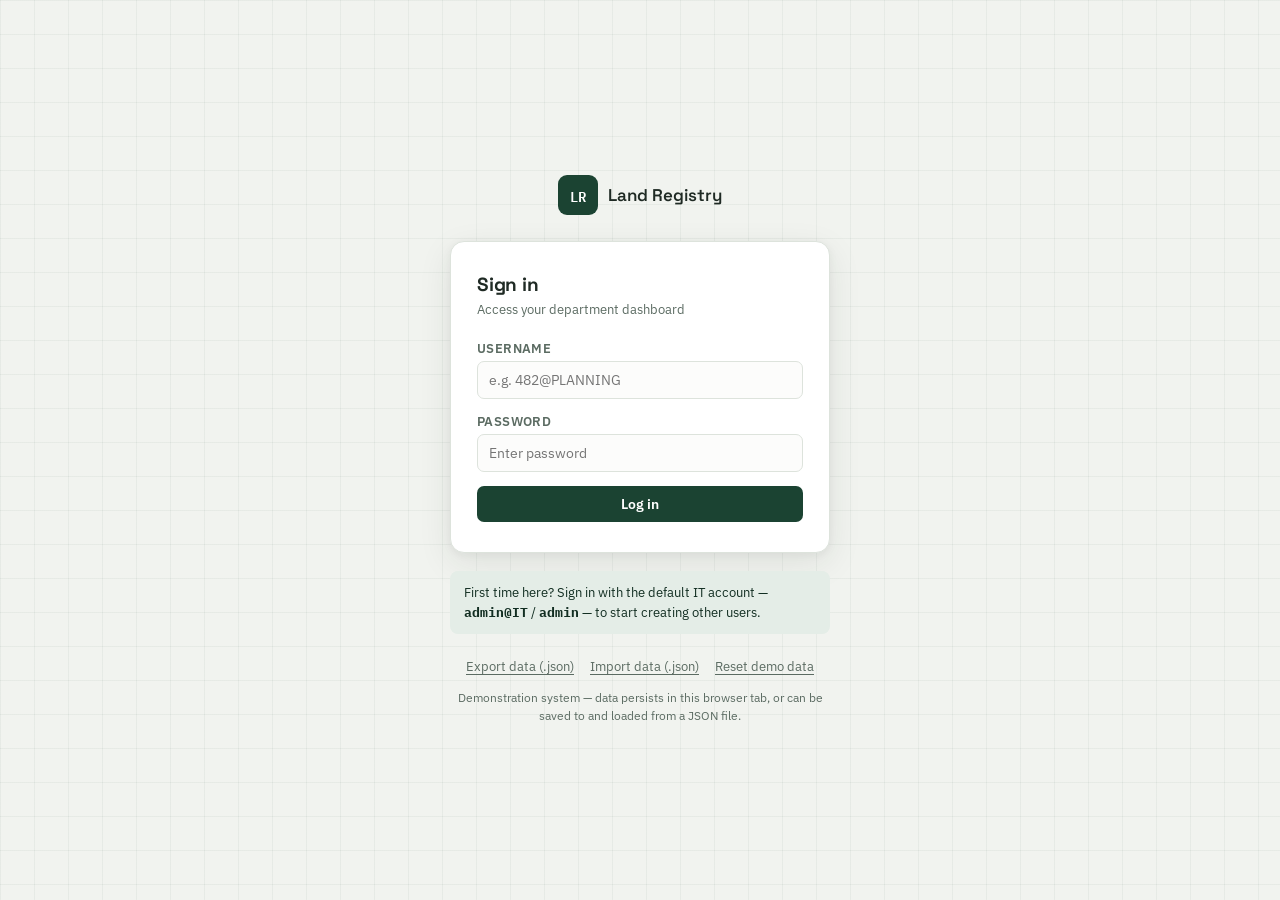
==== commit 090e91e6: "Add files via upload" ====
--- a/index.html
+++ b/index.html
@@ -1,687 +1,1153 @@
 <!DOCTYPE html>
 <html lang="en">
 <head>
-<link rel="preconnect" href="https://fonts.googleapis.com">
-<link rel="preconnect" href="https://fonts.gstatic.com" crossorigin>
-<link href="https://fonts.googleapis.com/css2?family=Poppins:wght@300;400;500;600;700&family=Plus+Jakarta+Sans:wght@300;400;500;600;700;800&display=swap" rel="stylesheet">
-
 <meta charset="UTF-8">
 <meta name="viewport" content="width=device-width, initial-scale=1.0">
-<title>Morphiq Technologies — Intelligent Digital Solutions</title>
-<link rel="icon" type="image/png" href="logo.png">
-<link rel="shortcut icon" href="logo.png">
-<link rel="apple-touch-icon" href="logo.png">
+<title>Land Registry — Demonstration System</title>
+<link rel="preconnect" href="https://fonts.googleapis.com">
+<link href="https://fonts.googleapis.com/css2?family=Space+Grotesk:wght@500;600;700&family=IBM+Plex+Sans:wght@400;500;600&family=IBM+Plex+Mono:wght@500;600&display=swap" rel="stylesheet">
 <style>
-  :root {
-    --clr-bg: #FFFFFF;
-    --clr-bg-alt: #F7F7F7;
-    --clr-text: #1A1A1A;
-    --clr-text-muted: #666666;
-    --clr-accent: #C75B12;
-    --clr-accent-bright: #E2762F;
-    --clr-accent-light: #F4E1D4;
-    --clr-footer-bg: #1A1A1A;
-    --clr-border: #E8E8E8;
-    --clr-card-bg: #FFFFFF;
-    --clr-hero-bg: #121212;
-    --font: -apple-system, BlinkMacSystemFont, 'Segoe UI', Helvetica, Arial, sans-serif;
-    --radius-sm: 6px;
-    --radius-md: 10px;
-    --radius-lg: 16px;
-    --shadow-sm: 0 1px 3px rgba(0,0,0,0.06);
-    --shadow-md: 0 4px 16px rgba(0,0,0,0.08);
-    --shadow-lg: 0 12px 40px rgba(0,0,0,0.10);
-    --max-w: 1140px;
-    --nav-h: 68px;
-  }
-
-  *, *::before, *::after { box-sizing: border-box; margin: 0; padding: 0; }
-  html { scroll-behavior: smooth; }
-  body { font-family: var(--font); color: var(--clr-text); background: var(--clr-bg); line-height: 1.65; overflow-x: hidden; }
-  img { display: block; max-width: 100%; }
-  a { text-decoration: none; color: inherit; }
-  ul { list-style: none; }
-  .container { width: 100%; max-width: var(--max-w); margin: 0 auto; padding: 0 24px; }
-
-  /* Reveal */
-  .reveal { opacity: 0; transform: translateY(26px); transition: opacity .65s cubic-bezier(.25,.8,.25,1), transform .65s cubic-bezier(.25,.8,.25,1); }
-  .reveal.visible { opacity: 1; transform: translateY(0); }
-  .reveal-delay-1 { transition-delay: .1s; }
-  .reveal-delay-2 { transition-delay: .2s; }
-  .reveal-delay-3 { transition-delay: .3s; }
-  .reveal-delay-4 { transition-delay: .4s; }
-
-  /* ── NAV ── */
-  nav { position: fixed; top: 0; left: 0; right: 0; height: var(--nav-h); background: rgba(255,255,255,0.93); backdrop-filter: blur(14px); -webkit-backdrop-filter: blur(14px); border-bottom: 1px solid transparent; z-index: 1000; transition: background .3s, border-color .3s, box-shadow .3s; }
-  nav.scrolled { border-color: var(--clr-border); box-shadow: var(--shadow-sm); }
-  .nav-inner { display: flex; align-items: center; justify-content: space-between; height: 100%; }
-  .logo { display: flex; align-items: center; gap: 10px; font-weight: 700; font-size: 15px; letter-spacing: -.3px; color: var(--clr-text); transition: color .3s; }
-  .logo img { height: 32px; width: auto; display: block; }
-  .nav-links { display: flex; align-items: center; gap: 2px; }
-  .nav-links a { position: relative; font-size: 14px; font-weight: 500; color: var(--clr-text-muted); padding: 6px 13px; border-radius: var(--radius-sm); transition: color .2s, background .2s; }
-  .nav-links a:hover { color: var(--clr-text); background: var(--clr-bg-alt); }
-  .nav-links a.active { color: var(--clr-text); font-weight: 600; }
-  .nav-cta { background: var(--clr-text) !important; color: #fff !important; padding: 7px 18px !important; border-radius: var(--radius-md) !important; transition: background .2s, transform .15s !important; }
-  .nav-cta:hover { background: var(--clr-accent) !important; transform: translateY(-1px); }
-  .hamburger { display: none; flex-direction: column; gap: 5px; cursor: pointer; padding: 4px; background: none; border: none; z-index: 1001; }
-  .hamburger span { display: block; width: 22px; height: 2px; background: var(--clr-text); border-radius: 2px; transition: transform .3s, opacity .3s, background .3s; }
-  .hamburger.open span:nth-child(1) { transform: translateY(7px) rotate(45deg); }
-  .hamburger.open span:nth-child(2) { opacity: 0; }
-  .hamburger.open span:nth-child(3) { transform: translateY(-7px) rotate(-45deg); }
-  .mobile-nav { display: none; position: fixed; inset: 0; background: rgba(255,255,255,0.98); backdrop-filter: blur(12px); z-index: 999; flex-direction: column; align-items: flex-start; justify-content: center; gap: 8px; padding: 0 40px; opacity: 0; pointer-events: none; transition: opacity .3s; }
-  .mobile-nav.open { opacity: 1; pointer-events: all; }
-  .mobile-nav a { font-size: 22px; font-weight: 500; color: var(--clr-text-muted); padding: 10px 30px; border-radius: var(--radius-md); transition: color .2s, background .2s; width: auto; text-align: left; }
-  .mobile-nav a:hover, .mobile-nav a.active { color: var(--clr-accent); background: var(--clr-accent-light); }
-  .mobile-nav .m-cta { margin-top: 10px; background: var(--clr-text); color: #fff !important; font-size: 16px; }
-  .mobile-nav .m-cta:hover { background: var(--clr-accent); }
-
-  /* Nav while sitting over the dark hero */
-  nav.on-hero { background: transparent; backdrop-filter: none; -webkit-backdrop-filter: none; border-color: transparent; box-shadow: none; }
-  nav.on-hero.dim { background: rgba(18,18,18,0.82); backdrop-filter: blur(14px); -webkit-backdrop-filter: blur(14px); border-color: rgba(255,255,255,0.06); }
-  nav.on-hero .logo { color: #fff; }
-  nav.on-hero .nav-links a { color: rgba(255,255,255,0.72); }
-  nav.on-hero .nav-links a:hover { color: #fff; background: rgba(255,255,255,0.06); }
-  nav.on-hero .nav-links a.active { color: var(--clr-accent-bright); }
-  nav.on-hero .nav-links a.active::after { content: ''; position: absolute; left: 13px; right: 13px; bottom: -6px; height: 2px; border-radius: 2px; background: var(--clr-accent-bright); }
-  nav.on-hero .nav-cta { background: transparent !important; color: var(--clr-accent-bright) !important; border: 1px solid var(--clr-accent-bright); }
-  nav.on-hero .nav-cta:hover { background: var(--clr-accent-bright) !important; color: #fff !important; }
-  nav.on-hero .hamburger span { background: #fff; }
-
-  /* ── SHARED ── */
-  .section-label { display: inline-flex; align-items: center; gap: 7px; font-size: 11.5px; font-weight: 600; letter-spacing: .09em; text-transform: uppercase; color: var(--clr-accent); background: var(--clr-accent-light); padding: 5px 12px; border-radius: 100px; margin-bottom: 18px; }
-  section { padding: 96px 0; }
-  .section-alt { background: var(--clr-bg-alt); }
-  .btn-primary { display: inline-flex; align-items: center; gap: 8px; background: var(--clr-text); color: #fff; font-family: var(--font); font-size: 15px; font-weight: 500; padding: 13px 26px; border-radius: var(--radius-md); border: none; cursor: pointer; transition: background .2s, transform .15s; text-decoration: none; }
-  .btn-primary:hover { background: var(--clr-accent); transform: translateY(-2px); }
-  .btn-secondary { display: inline-flex; align-items: center; gap: 8px; background: transparent; color: var(--clr-text); font-family: var(--font); font-size: 15px; font-weight: 500; padding: 12px 26px; border-radius: var(--radius-md); border: 1px solid var(--clr-border); cursor: pointer; transition: border-color .2s, background .2s, transform .15s; text-decoration: none; }
-  .btn-secondary:hover { border-color: var(--clr-text); background: var(--clr-bg-alt); transform: translateY(-2px); }
-  .btn-group { display: flex; gap: 12px; flex-wrap: wrap; }
-
-  /* ══════════════════════════════════════════
-     HERO (dark)
-  ══════════════════════════════════════════ */
-  .hero { background: var(--clr-hero-bg); color: #fff; padding: calc(var(--nav-h) + 80px) 0 96px; position: relative; overflow: hidden; }
-  .hero-glow { position: absolute; top: -200px; right: -180px; width: 760px; height: 760px; background: radial-gradient(circle, rgba(226,118,47,0.13) 0%, transparent 62%); pointer-events: none; }
-  .hero-glow-2 { position: absolute; bottom: -260px; left: -220px; width: 600px; height: 600px; background: radial-gradient(circle, rgba(226,118,47,0.05) 0%, transparent 65%); pointer-events: none; }
-  .hero-grid { display: grid; grid-template-columns: 1.1fr 1fr; gap: 32px; align-items: center; position: relative; z-index: 1; }
-
-  .hero-eyebrow { display: flex; align-items: center; gap: 14px; font-size: 13px; font-weight: 500; letter-spacing: .28em; text-transform: uppercase; color: rgba(255,255,255,0.78); margin-bottom: 28px; }
-  .hero-eyebrow .dash { width: 26px; height: 2px; background: var(--clr-accent-bright); flex-shrink: 0; }
-  .hero h1 { font-size: clamp(38px, 4.4vw, 58px); line-height: 1.1; letter-spacing: -.035em; font-weight: 600; margin-bottom: 26px; color: #fff; }
-  .hero h1 span, .hero h1 em { display: block; white-space: nowrap; }
-  .hero h1 em { font-style: normal; color: var(--clr-accent-bright); }
-  .hero-sub { font-size: 17px; line-height: 1.75; color: rgba(255,255,255,0.62); max-width: 500px; margin-bottom: 40px; font-weight: 300; }
-
-  .hero-actions { display: flex; align-items: center; gap: 36px; flex-wrap: wrap; margin-bottom: 72px; }
-  .hero-btn { display: inline-flex; align-items: center; gap: 10px; background: var(--clr-accent-bright); color: #fff; font-size: 15.5px; font-weight: 500; padding: 16px 34px; border-radius: 8px; box-shadow: 0 10px 30px rgba(226,118,47,0.22); transition: background .2s, transform .15s; }
-  .hero-btn:hover { background: var(--clr-accent); transform: translateY(-2px); }
-  .hero-btn svg, .hero-link svg { width: 14px; height: 14px; flex-shrink: 0; }
-  .hero-link { display: inline-flex; align-items: center; gap: 14px; color: #fff; font-size: 15.5px; font-weight: 500; padding-bottom: 8px; border-bottom: 2px solid var(--clr-accent-bright); transition: gap .2s; }
-  .hero-link:hover { gap: 20px; }
-
-  .hero-tagline { display: flex; align-items: center; gap: 22px; font-size: 14px; color: rgba(255,255,255,0.55); }
-  .hero-tagline .dash { width: 40px; height: 1px; background: rgba(255,255,255,0.35); flex-shrink: 0; }
-
-  /* ── Hero visual stage ── */
-  .hero-visual { position: relative; height: 500px; user-select: none; }
-  .stage { position: absolute; top: 50%; right: 0; width: 560px; height: 500px; transform: translateY(-50%); transform-origin: right center; }
-
-  @keyframes floatA { 0%,100% { transform: translateY(0); } 50% { transform: translateY(-8px); } }
-  @keyframes floatB { 0%,100% { transform: translateY(0); } 50% { transform: translateY(6px); } }
-
-  /* Laptop */
-  .laptop { position: absolute; left: 44px; top: 24px; width: 400px; z-index: 1; }
-  .laptop-screen { background: #0f0f0f; border: 7px solid #262626; border-bottom-width: 9px; border-radius: 14px 14px 4px 4px; box-shadow: 0 30px 60px rgba(0,0,0,.5), 0 0 0 1px rgba(255,255,255,.07); overflow: hidden; height: 252px; }
-  .laptop-base { height: 12px; margin: 0 -32px; background: linear-gradient(#3b3b3b, #1c1c1c); border-radius: 0 0 14px 14px; position: relative; box-shadow: 0 14px 30px rgba(0,0,0,.5); }
-  .laptop-base::before { content: ''; position: absolute; left: 50%; top: 0; transform: translateX(-50%); width: 70px; height: 5px; background: #151515; border-radius: 0 0 6px 6px; }
-
-  .dash-ui { display: grid; grid-template-columns: 78px 1fr; height: 100%; font-family: var(--font); color: #fff; }
-  .dash-side { background: #151515; border-right: 1px solid #222; padding: 10px 6px; }
-  .dash-brand { display: flex; align-items: center; gap: 5px; font-size: 6.5px; font-weight: 700; letter-spacing: .12em; margin: 0 4px 12px; }
-  .dash-brand svg { width: 11px; height: 8px; }
-  .dash-nav { display: flex; flex-direction: column; gap: 3px; }
-  .dash-nav div { display: flex; align-items: center; gap: 5px; font-size: 6px; color: rgba(255,255,255,.6); padding: 4px 5px; border-radius: 4px; }
-  .dash-nav div i { width: 6px; height: 6px; border: 1px solid currentColor; border-radius: 1.5px; flex-shrink: 0; }
-  .dash-nav div.on { background: var(--clr-accent-bright); color: #fff; }
-  .dash-main { padding: 9px 11px; display: flex; flex-direction: column; gap: 8px; min-width: 0; }
-  .dash-top { display: flex; align-items: center; justify-content: flex-end; gap: 7px; }
-  .dash-search { flex: 0 0 110px; height: 12px; border-radius: 4px; background: #1d1d1d; border: 1px solid #262626; font-size: 5px; color: rgba(255,255,255,.35); display: flex; align-items: center; padding: 0 5px; margin-right: auto; margin-left: 40px; }
-  .dash-bell { width: 6px; height: 6px; border-radius: 2px 2px 3px 3px; background: rgba(255,255,255,.7); }
-  .dash-avatar { width: 12px; height: 12px; border-radius: 50%; background: #3a3a3a; font-size: 4.5px; font-weight: 700; display: flex; align-items: center; justify-content: center; }
-  .dash-title { font-size: 10px; font-weight: 600; line-height: 1.2; }
-  .dash-title small { display: block; font-size: 5.5px; font-weight: 400; color: rgba(255,255,255,.45); margin-top: 2px; }
-  .dash-stats { display: grid; grid-template-columns: repeat(4, 1fr); gap: 5px; }
-  .dash-stat { background: #1a1a1a; border: 1px solid #232323; border-radius: 5px; padding: 6px; }
-  .dash-stat .l { font-size: 5px; color: rgba(255,255,255,.5); }
-  .dash-stat .v { font-size: 8.5px; font-weight: 600; margin: 2px 0 1px; white-space: nowrap; }
-  .dash-stat .d { font-size: 5px; color: #4ADE80; }
-  .dash-stat .d.down { color: #F87171; }
-  .dash-chart { background: #181818; border: 1px solid #232323; border-radius: 5px; padding: 7px 8px 4px; flex: 1; display: flex; flex-direction: column; }
-  .dash-chart-head { display: flex; justify-content: space-between; align-items: center; font-size: 6.5px; font-weight: 600; }
-  .dash-chart-head span { font-size: 4.8px; font-weight: 400; color: rgba(255,255,255,.55); background: #222; border-radius: 3px; padding: 2px 4px; }
-  .dash-chart svg { width: 100%; flex: 1; margin-top: 4px; }
-
-  /* Phone */
-  .phone { position: absolute; left: 0; top: 150px; width: 170px; height: 340px; background: #0f0f0f; border: 6px solid #2a2a2a; border-radius: 30px; box-shadow: 0 30px 60px rgba(0,0,0,.65), 0 0 0 1px rgba(255,255,255,.09); overflow: hidden; z-index: 3; padding: 7px 9px 6px; display: flex; flex-direction: column; animation: floatA 7s ease-in-out infinite; }
-  .phone-notch { position: absolute; top: 5px; left: 50%; transform: translateX(-50%); width: 52px; height: 13px; background: #000; border-radius: 10px; }
-  .ph-status { display: flex; justify-content: space-between; font-size: 6px; font-weight: 600; padding: 0 4px; margin-bottom: 12px; color: #fff; }
-  .ph-head { display: flex; justify-content: space-between; align-items: center; margin-bottom: 8px; }
-  .ph-brand { display: flex; align-items: center; gap: 5px; font-size: 8.5px; font-weight: 700; color: #fff; }
-  .ph-brand i { width: 12px; height: 12px; border-radius: 3px; background: var(--clr-accent-bright); display: inline-block; overflow: hidden; }
-  .ph-brand i img { width: 100%; height: 100%; object-fit: cover; display: block; }
-  .ph-menu { width: 9px; height: 7px; border-top: 1.2px solid #fff; border-bottom: 1.2px solid #fff; position: relative; }
-  .ph-menu::after { content: ''; position: absolute; left: 0; right: 0; top: 2.2px; border-top: 1.2px solid #fff; }
-  .ph-greet { font-size: 6px; color: rgba(255,255,255,.65); margin-bottom: 1px; }
-  .ph-name { font-size: 8.5px; font-weight: 600; color: #fff; margin-bottom: 8px; }
-  .ph-sales { background: linear-gradient(135deg, #8a4216 0%, #b45a1d 100%); border-radius: 8px; padding: 8px 9px; position: relative; margin-bottom: 7px; }
-  .ph-sales .l { font-size: 5.5px; color: rgba(255,255,255,.75); }
-  .ph-sales .v { font-size: 10px; font-weight: 700; color: #fff; margin: 2px 0; }
-  .ph-sales .d { font-size: 5.5px; color: #FBD3B4; }
-  .ph-sales svg { position: absolute; right: 9px; top: 50%; transform: translateY(-50%); width: 14px; height: 12px; }
-  .ph-tiles { display: grid; grid-template-columns: 1fr 1fr; gap: 6px; }
-  .ph-tile { background: #1a1a1a; border: 1px solid #262626; border-radius: 8px; height: 54px; display: flex; flex-direction: column; align-items: center; justify-content: center; gap: 5px; font-size: 6px; color: rgba(255,255,255,.85); }
-  .ph-tile b { width: 18px; height: 18px; border-radius: 5px; display: flex; align-items: center; justify-content: center; }
-  .ph-tile b svg { width: 10px; height: 10px; }
-  .ph-nav { margin-top: auto; display: flex; justify-content: space-around; padding-top: 6px; border-top: 1px solid #1f1f1f; }
-  .ph-nav div { display: flex; flex-direction: column; align-items: center; gap: 2px; font-size: 4.8px; color: rgba(255,255,255,.5); }
-  .ph-nav div i { width: 7px; height: 7px; border: 1px solid currentColor; border-radius: 2px; }
-  .ph-nav div.on { color: var(--clr-accent-bright); }
-  .ph-nav div.on i { background: currentColor; }
-
-  /* Code card */
-  .code-card { position: absolute; right: -16px; top: 60px; width: 186px; white-space: nowrap; background: rgba(24,24,24,.94); border: 1px solid #2c2c2c; border-radius: 10px; padding: 11px 13px 13px; box-shadow: 0 20px 40px rgba(0,0,0,.45); z-index: 2; font-family: ui-monospace, SFMono-Regular, Menlo, Consolas, monospace; font-size: 8px; line-height: 2; color: #e6e6e6; animation: floatB 8s ease-in-out infinite; }
-  .code-head { display: flex; justify-content: space-between; align-items: center; margin-bottom: 8px; }
-  .code-head .tag { color: var(--clr-accent-bright); font-weight: 700; font-size: 10px; }
-  .code-head .dots { display: flex; gap: 4px; }
-  .code-head .dots i { width: 5px; height: 5px; border-radius: 50%; background: #555; }
-  .code-card .ind { padding-left: 9px; margin-left: 2px; border-left: 1px solid #333; }
-  .c-blue { color: #6CB6FF; }
-  .c-org { color: var(--clr-accent-bright); }
-
-  /* AI card */
-  .ai-card { position: absolute; right: 14px; top: 290px; width: 200px; background: rgba(24,24,24,.95); border: 1px solid #2c2c2c; border-radius: 12px; padding: 14px 16px 16px; box-shadow: 0 20px 40px rgba(0,0,0,.45); z-index: 2; animation: floatA 9s ease-in-out infinite 1s; }
-  .ai-card h4 { font-size: 15px; font-weight: 600; color: #fff; margin-bottom: 8px; }
-  .ai-row { display: flex; align-items: center; gap: 12px; }
-  .ai-row svg { width: 64px; height: 64px; flex-shrink: 0; }
-  .ai-row p { font-size: 9px; line-height: 1.6; color: rgba(255,255,255,.7); }
-
-  @media (prefers-reduced-motion: reduce) {
-    .phone, .code-card, .ai-card { animation: none; }
-  }
-
-  /* ── WHY GRID — 4 then 2 centered ── */
-  .why-header { text-align: center; margin-bottom: 52px; }
-  .why-header h2 { font-size: clamp(26px, 3vw, 40px); font-weight: 700; letter-spacing: -.02em; margin-bottom: 14px; }
-  .why-header p { font-size: 16px; color: var(--clr-text-muted); max-width: 520px; margin: 0 auto; }
-  .why-row1 { display: grid; grid-template-columns: repeat(4, 1fr); gap: 16px; margin-bottom: 16px; }
-  .why-row2 { display: flex; justify-content: center; gap: 16px; }
-  .why-row2 .why-card { width: calc(25% - 6px); min-width: 180px; max-width: 280px; }
-
-  .why-card { background: var(--clr-card-bg); border: 1px solid var(--clr-border); border-radius: var(--radius-lg); padding: 28px 22px; text-align: center; transition: border-color .2s, box-shadow .2s, transform .2s; }
-  .why-card:hover { border-color: var(--clr-accent); box-shadow: var(--shadow-md); transform: translateY(-3px); }
-  .why-icon { width: 50px; height: 50px; background: var(--clr-text); border-radius: 14px; display: flex; align-items: center; justify-content: center; margin: 0 auto 16px; }
-  .why-icon svg { width: 24px; height: 24px; }
-  .why-card h3 { font-size: 14px; font-weight: 600; margin-bottom: 8px; }
-  .why-card p { font-size: 13px; color: var(--clr-text-muted); line-height: 1.55; }
-
-  /* ── FOOTER ── */
-  footer { background: var(--clr-footer-bg); color: #fff; padding: 64px 0 32px; }
-  .footer-grid { display: grid; grid-template-columns: 2fr 1fr 1fr 1fr; gap: 48px; margin-bottom: 52px; }
-  .footer-brand .logo { color: #fff; }
-  .footer-brand .logo img { height: 32px; width: auto; }
-  .footer-brand p { font-size: 14px; color: rgba(255,255,255,0.5); line-height: 1.7; margin: 16px 0 24px; max-width: 280px; }
-  .social-links { display: flex; gap: 10px; }
-  .social-link { width: 34px; height: 34px; border-radius: 8px; border: 1px solid rgba(255,255,255,0.12); display: flex; align-items: center; justify-content: center; color: rgba(255,255,255,0.5); transition: border-color .2s, color .2s, background .2s; }
-  .social-link:hover { border-color: var(--clr-accent); color: var(--clr-accent); background: rgba(199,91,18,0.08); }
-  .social-link svg { width: 15px; height: 15px; }
-  .footer-col h4 { font-size: 12px; font-weight: 600; letter-spacing: .08em; text-transform: uppercase; color: rgba(255,255,255,0.4); margin-bottom: 18px; }
-  .footer-col ul { display: flex; flex-direction: column; gap: 10px; }
-  .footer-col a { font-size: 14px; color: rgba(255,255,255,0.65); transition: color .2s; }
-  .footer-col a:hover { color: var(--clr-accent); }
-  .footer-bottom { border-top: 1px solid rgba(255,255,255,0.08); padding-top: 28px; display: flex; align-items: center; justify-content: space-between; flex-wrap: wrap; gap: 16px; }
-  .footer-bottom p { font-size: 13px; color: rgba(255,255,255,0.35); }
-  .footer-accent { color: var(--clr-accent); }
-
-  /* ── RESPONSIVE ── */
-  @media (max-width: 1180px) { .stage { transform: translateY(-50%) scale(.88); } }
-  @media (max-width: 1040px) { .stage { transform: translateY(-50%) scale(.78); } .hero-visual { height: 420px; } }
-  @media (max-width: 900px) {
-    .nav-links { display: none; }
-    .hamburger { display: flex; }
-    .mobile-nav { display: flex; }
-    .hero-grid { grid-template-columns: 1fr; }
-    .hero-visual { display: none; }
-    .why-row1 { grid-template-columns: 1fr 1fr; }
-    .why-row2 .why-card { max-width: 320px; width: calc(50% - 8px); }
-    .footer-grid { grid-template-columns: 1fr 1fr; }
-  }
-  @media (max-width: 600px) {
-    section { padding: 64px 0; }
-    .footer-grid { grid-template-columns: 1fr; gap: 36px; }
-    .hero h1 { font-size: 34px; }
-    .hero-eyebrow { font-size: 11px; letter-spacing: .2em; }
-    .hero-actions { gap: 26px; margin-bottom: 48px; }
-    .btn-group { flex-direction: column; }
-    .footer-bottom { flex-direction: column; text-align: center; }
-    .why-row1 { grid-template-columns: 1fr 1fr; }
-    .why-row2 { flex-direction: column; align-items: center; }
-    .why-row2 .why-card { width: 100%; max-width: 100%; }
-  }
-
-  /* ─── GLOBAL TYPOGRAPHY & POLISH ─── */
-  :root {
-    --font: 'Poppins', sans-serif;
-    --font-serif: 'Poppins', sans-serif;
-  }
-  body { font-family: var(--font); }
-
-  .page-hero h1 { font-weight: 700; }
-
-  /* ─── MOBILE HERO FIX ─── */
-  @media (max-width: 900px) {
-    .hero { padding-top: calc(var(--nav-h) + 56px); padding-bottom: 64px; }
-    .hero-grid { grid-template-columns: 1fr; gap: 0; }
-    .hero-sub { max-width: 100%; }
-    .hero-visual { display: none; }
-  }
-
-  /* ─── MOBILE NAV BODY LOCK ─── */
-  .mobile-nav { display: flex; }
-
-  /* ─── BUTTON GROUP: stack on very small screens ─── */
-  @media (max-width: 480px) {
-    .btn-group { flex-direction: column; align-items: flex-start; }
-    .btn-primary, .btn-secondary { width: 100%; justify-content: center; }
-  }
-
-  /* ─── CONTACT FORM: full-width on mobile ─── */
-  @media (max-width: 680px) {
-    .contact-grid { grid-template-columns: 1fr; gap: 40px; }
-    .contact-form { padding: 24px 18px; }
-    .form-row { grid-template-columns: 1fr; }
-  }
-
-  /* ─── SERVICES / CARDS: 1 col on small mobile ─── */
-  @media (max-width: 480px) {
-    .services-grid { grid-template-columns: 1fr; }
-    .values-grid { grid-template-columns: 1fr; }
-    .why-row1 { grid-template-columns: 1fr 1fr; }
-  }
-
-  /* ─── FOOTER: cleaner mobile ─── */
-  @media (max-width: 640px) {
-    .footer-grid { grid-template-columns: 1fr; gap: 32px; }
-    .footer-bottom { flex-direction: column; text-align: center; gap: 8px; }
-  }
-
-  /* ─── SECTION PADDING TIGHTEN ON SMALL ─── */
-  @media (max-width: 480px) {
-    section { padding: 52px 0; }
-    .hero { padding-top: calc(var(--nav-h) + 40px); padding-bottom: 52px; }
-    .hero h1 { font-size: 31px; }
-    .hero-btn { width: 100%; justify-content: center; }
-  }
-
-  /* ─── WHY CARDS 2-COL ON MOBILE ─── */
-  @media (max-width: 480px) {
-    .why-row1, .why-row2 { grid-template-columns: 1fr 1fr; }
-    .why-row2 { display: grid; }
-    .why-row2 .why-card { width: 100%; max-width: 100%; }
-  }
-
-  /* ─── CONTAINER HORIZONTAL PADDING ─── */
-  @media (max-width: 480px) {
-    .container { padding: 0 16px; }
-  }
-
-  /* ─── SKIP LINK (accessibility) ─── */
-  .skip-link {
-    position: absolute; left: -9999px; top: auto; z-index: 2000;
-    background: var(--clr-accent); color: #fff; padding: 8px 16px;
-    font-size: 14px; font-weight: 600; border-radius: 0 0 8px 8px;
-  }
-  .skip-link:focus { left: 50%; transform: translateX(-50%); }
-
+  :root{
+    --primary:#1B4332;
+    --primary-dark:#122E22;
+    --primary-tint:#E4EDE7;
+    --accent:#C67C3E;
+    --accent-dark:#A5642E;
+    --bg:#F1F3EF;
+    --surface:#FFFFFF;
+    --ink:#1F2A24;
+    --ink-muted:#5B6B62;
+    --border:#DDE3DC;
+    --available:#2F9E44;
+    --pending:#E8A33D;
+    --sold:#1B4332;
+    --rejected:#C1443C;
+    --radius:10px;
+    --shadow:0 1px 2px rgba(31,42,36,0.06), 0 4px 14px rgba(31,42,36,0.06);
+  }
+  *{box-sizing:border-box;}
+  html,body{margin:0;padding:0;}
+  body{
+    background:var(--bg);
+    color:var(--ink);
+    font-family:'IBM Plex Sans',-apple-system,Segoe UI,sans-serif;
+    -webkit-font-smoothing:antialiased;
+  }
+  h1,h2,h3{font-family:'Space Grotesk',sans-serif; margin:0; letter-spacing:-0.01em;}
+  p{margin:0;}
+  button{font-family:inherit; cursor:pointer;}
+  input,textarea,select{font-family:inherit;}
+  a{color:inherit;}
+  :focus-visible{outline:2px solid var(--accent); outline-offset:2px;}
+
+  .code{
+    font-family:'IBM Plex Mono',monospace;
+    font-weight:600;
+    letter-spacing:0.03em;
+    display:inline-block;
+    padding:3px 8px;
+    border:1px solid currentColor;
+    border-radius:4px;
+    font-size:12.5px;
+  }
+  .code.lg{font-size:14px; padding:4px 10px;}
+
+  .pill{
+    display:inline-flex; align-items:center; gap:6px;
+    font-size:12.5px; font-weight:600; text-transform:uppercase; letter-spacing:0.04em;
+    padding:4px 10px; border-radius:999px;
+  }
+  .pill::before{content:''; width:7px; height:7px; border-radius:50%; background:currentColor;}
+  .pill.available{color:var(--available); background:rgba(47,158,68,0.1);}
+  .pill.pending{color:var(--pending); background:rgba(232,163,61,0.14);}
+  .pill.sold{color:var(--sold); background:rgba(27,67,50,0.1);}
+  .pill.rejected{color:var(--rejected); background:rgba(193,68,60,0.1);}
+
+  .login-page{
+    min-height:100vh; display:flex; align-items:center; justify-content:center; padding:24px;
+    background-color:var(--bg);
+    background-image: linear-gradient(rgba(27,67,50,0.05) 1px, transparent 1px), linear-gradient(90deg, rgba(27,67,50,0.05) 1px, transparent 1px);
+    background-size:34px 34px;
+  }
+  .login-card{width:100%; max-width:380px;}
+  .login-logo{display:flex; align-items:center; gap:10px; justify-content:center; margin-bottom:26px;}
+  .login-logo .mark{
+    width:40px; height:40px; border-radius:9px; background:var(--primary); color:#fff;
+    display:flex; align-items:center; justify-content:center;
+    font-family:'IBM Plex Mono',monospace; font-weight:600; font-size:14px; letter-spacing:0.02em;
+  }
+  .login-logo .word{font-family:'Space Grotesk',sans-serif; font-weight:600; font-size:17px; color:var(--ink);}
+  .login-panel{
+    background:var(--surface); border:1px solid var(--border); border-radius:14px; padding:30px 26px;
+    box-shadow:0 10px 34px rgba(31,42,36,0.09), 0 2px 8px rgba(31,42,36,0.05);
+  }
+  .login-panel h2{font-size:19px; margin-bottom:4px;}
+  .login-panel .sub{font-size:13px; color:var(--ink-muted); margin-bottom:22px;}
+  .login-hint{
+    margin-top:18px; padding:12px 14px; background:var(--primary-tint); border-radius:8px;
+    font-size:12.5px; color:var(--primary-dark); line-height:1.55;
+  }
+  .login-hint strong{font-family:'IBM Plex Mono',monospace;}
+  .reset-row{text-align:center; margin-top:24px; display:flex; align-items:center; justify-content:center; gap:16px; flex-wrap:wrap;}
+  .text-link{
+    background:none; border:none; color:var(--ink-muted); font-size:13px; text-decoration:underline;
+    text-underline-offset:3px; cursor:pointer; font-family:inherit; padding:0;
+  }
+  .disclaimer{
+    text-align:center; font-size:12px; color:var(--ink-muted); max-width:520px; margin:14px auto 0; line-height:1.5;
+  }
+
+  .shell{display:grid; grid-template-columns:220px 1fr; min-height:100vh;}
+  .shell.with-dock{grid-template-columns:220px 1fr 400px;}
+  @media (max-width:1300px){
+    .shell.with-dock{grid-template-columns:220px 1fr; grid-template-areas:"sidebar main" "dock dock";}
+    .shell.with-dock .sidebar{grid-area:sidebar;}
+    .shell.with-dock .main{grid-area:main;}
+    .shell.with-dock .right-dock{grid-area:dock; margin:0 24px 24px;}
+  }
+  .right-dock{
+    margin:24px 24px 24px 0; padding:20px; align-self:start;
+    border:1px solid var(--border); border-radius:var(--radius); background:var(--surface);
+    box-shadow:var(--shadow); overflow-x:auto;
+  }
+  .right-dock .panel-head{margin-bottom:12px;}
+  .sidebar{background:var(--primary); color:#fff; padding:22px 18px; display:flex; flex-direction:column;}
+  .sidebar .brand{font-size:13px; font-weight:600; letter-spacing:0.04em; opacity:0.7; margin-bottom:28px;}
+  .sidebar .dept-title{display:flex; align-items:center; gap:10px; margin-bottom:6px;}
+  .sidebar .dept-title h2{font-size:18px; color:#fff;}
+  .sidebar .role-note{font-size:12.5px; color:rgba(255,255,255,0.65); line-height:1.5; margin-bottom:28px;}
+  .sidebar nav{display:flex; flex-direction:column; gap:4px; flex:1;}
+  .sidebar nav .item{
+    padding:9px 10px; border-radius:7px; font-size:14px; font-weight:500;
+    background:rgba(255,255,255,0.1);
+  }
+  .sidebar .switch-btn{
+    background:rgba(255,255,255,0.08); border:1px solid rgba(255,255,255,0.2); color:#fff;
+    padding:10px 12px; border-radius:8px; font-size:13px; font-weight:500; margin-top:auto;
+    transition:background .15s ease;
+  }
+  .sidebar .switch-btn:hover{background:rgba(255,255,255,0.16);}
+
+  .main{padding:26px 30px 60px; max-width:1180px;}
+  .topbar{display:flex; align-items:baseline; justify-content:space-between; margin-bottom:22px; flex-wrap:wrap; gap:8px;}
+  .topbar h1{font-size:23px;}
+  .topbar .timestamp{font-size:12.5px; color:var(--ink-muted); font-family:'IBM Plex Mono',monospace;}
+
+  .stats-row{display:grid; grid-template-columns:repeat(auto-fit,minmax(140px,1fr)); gap:14px; margin-bottom:26px;}
+  .stat-card{
+    background:var(--surface); border:1px solid var(--border); border-radius:var(--radius);
+    padding:16px 18px; box-shadow:var(--shadow);
+  }
+  .stat-card .n{font-family:'Space Grotesk',sans-serif; font-size:26px; font-weight:600;}
+  .stat-card .l{font-size:12.5px; color:var(--ink-muted); margin-top:2px;}
+
+  .panel{
+    background:var(--surface); border:1px solid var(--border); border-radius:var(--radius);
+    box-shadow:var(--shadow); padding:20px; margin-bottom:22px;
+  }
+  .panel-head{display:flex; align-items:center; justify-content:space-between; margin-bottom:16px; flex-wrap:wrap; gap:8px;}
+  .panel-head h2{font-size:16px;}
+  .panel-head .hint{font-size:12.5px; color:var(--ink-muted);}
+
+  .layout-2col{display:grid; grid-template-columns:1.5fr 1fr; gap:22px; align-items:start;}
+  @media (max-width:960px){ .layout-2col{grid-template-columns:1fr;} }
+  .layout-map{display:grid; grid-template-columns:2.4fr 1fr; gap:22px; align-items:start;}
+  @media (max-width:1000px){ .layout-map{grid-template-columns:1fr;} }
+
+  .map-canvas{
+    position:relative; width:100%; aspect-ratio:700/460; border-radius:8px; overflow:hidden;
+    border:1px solid var(--border); cursor:crosshair; user-select:none;
+  }
+  .map-canvas.readonly{cursor:default;}
+  .map-canvas svg{width:100%; height:100%; display:block;}
+  #plotsLayer{position:absolute; inset:0; pointer-events:none;}
+  .plot-shape{
+    position:absolute; border:2px solid #fff; border-radius:3px; cursor:pointer; pointer-events:auto;
+    box-shadow:0 1px 3px rgba(0,0,0,0.35); transition:filter .12s ease;
+    display:flex; align-items:center; justify-content:center; overflow:hidden;
+    font-family:'IBM Plex Mono',monospace; font-size:9px; font-weight:600; color:#fff; letter-spacing:0.02em;
+    text-shadow:0 1px 1px rgba(0,0,0,0.4);
+  }
+  .plot-shape:hover{filter:brightness(1.15);}
+  .plot-shape.available{background:rgba(47,158,68,0.78);}
+  .plot-shape.pending{background:rgba(232,163,61,0.82);}
+  .plot-shape.sold{background:rgba(27,67,50,0.82);}
+  .plot-shape.temp{background:rgba(154,166,158,0.35); border-style:dashed; border-color:#9AA69E; pointer-events:none; box-shadow:none;}
+  .map-legend{
+    position:absolute; right:10px; bottom:10px; background:rgba(255,255,255,0.92); border:1px solid var(--border);
+    border-radius:7px; padding:8px 10px; pointer-events:none; box-shadow:var(--shadow);
+  }
+  .map-legend .row{display:flex; align-items:center; gap:6px; font-size:11px; color:var(--ink-muted); margin:2px 0;}
+  .map-legend .dot{width:8px; height:8px; border-radius:2px; flex-shrink:0;}
+
+  .form-field{margin-bottom:14px;}
+  .form-field label{display:block; font-size:12.5px; font-weight:600; color:var(--ink-muted); margin-bottom:5px; text-transform:uppercase; letter-spacing:0.03em;}
+  .form-field input, .form-field textarea, .form-field select{
+    width:100%; padding:9px 11px; border:1px solid var(--border); border-radius:7px; font-size:14px; color:var(--ink);
+    background:#fcfcfb;
+  }
+  .form-field input:focus, .form-field textarea:focus, .form-field select:focus{border-color:var(--accent);}
+  .form-field input[readonly]{background:var(--primary-tint); color:var(--primary-dark); font-family:'IBM Plex Mono',monospace; font-weight:600;}
+  .filter-select{
+    padding:6px 10px; border:1px solid var(--border); border-radius:7px; font-size:12.5px;
+    background:#fcfcfb; color:var(--ink);
+  }
+  .form-row-2{display:grid; grid-template-columns:1fr 1fr; gap:12px;}
+  .btn{
+    display:inline-flex; align-items:center; justify-content:center; gap:6px;
+    padding:9px 16px; border-radius:7px; font-size:13.5px; font-weight:600; border:none;
+    transition:filter .15s ease, transform .1s ease;
+  }
+  .btn:active{transform:scale(0.98);}
+  .btn-primary{background:var(--primary); color:#fff;}
+  .btn-primary:hover{filter:brightness(1.12);}
+  .btn-accent{background:var(--accent); color:#fff;}
+  .btn-accent:hover{filter:brightness(1.08);}
+  .btn-ghost{background:transparent; color:var(--ink-muted); border:1px solid var(--border);}
+  .btn-ghost:hover{background:var(--bg);}
+  .btn-approve{background:rgba(47,158,68,0.12); color:var(--available);}
+  .btn-approve:hover{background:rgba(47,158,68,0.2);}
+  .btn-reject{background:rgba(193,68,60,0.1); color:var(--rejected);}
+  .btn-reject:hover{background:rgba(193,68,60,0.18);}
+  .btn-block{background:rgba(31,42,36,0.08); color:var(--ink);}
+  .btn-block:hover{background:rgba(31,42,36,0.15);}
+  .btn-row{display:flex; gap:8px; margin-top:16px; flex-wrap:wrap;}
+  .btn-sm{padding:6px 12px; font-size:12.5px;}
+  .btn-full{width:100%; justify-content:center;}
+
+  .empty-note{
+    border:1px dashed var(--border); border-radius:8px; padding:20px; text-align:center;
+    color:var(--ink-muted); font-size:13.5px;
+  }
+  .field-hint{font-size:12px; color:var(--ink-muted); margin-top:10px;}
+
+  table{width:100%; border-collapse:collapse;}
+  th{
+    text-align:left; font-size:11.5px; text-transform:uppercase; letter-spacing:0.05em; color:var(--ink-muted);
+    padding:8px 10px; border-bottom:1px solid var(--border);
+  }
+  td{padding:11px 10px; font-size:13.5px; border-bottom:1px solid var(--border); vertical-align:middle;}
+  tr:last-child td{border-bottom:none;}
+
+  .plot-list-item{
+    display:flex; align-items:center; justify-content:space-between; gap:10px;
+    padding:11px 4px; border-bottom:1px solid var(--border);
+  }
+  .plot-list-item:last-child{border-bottom:none;}
+  .plot-list-item .meta{font-size:12.5px; color:var(--ink-muted); margin-top:3px;}
+
+  .plot-card{
+    border:1px solid var(--border); border-radius:9px; padding:16px; display:flex; flex-direction:column; gap:10px;
+    background:#fcfcfb;
+  }
+  .plot-card-grid{display:grid; grid-template-columns:repeat(auto-fill,minmax(220px,1fr)); gap:14px;}
+  .plot-card .row{display:flex; justify-content:space-between; align-items:center;}
+  .plot-card .location{font-size:13.5px; font-weight:600;}
+  .plot-card .size{font-size:12.5px; color:var(--ink-muted);}
+
+  .log-item{display:flex; gap:12px; padding:10px 0; border-bottom:1px solid var(--border);}
+  .log-item:last-child{border-bottom:none;}
+  .log-item .log-ts{font-family:'IBM Plex Mono',monospace; font-size:11px; color:var(--ink-muted); width:120px; flex-shrink:0; padding-top:2px;}
+  .log-item .log-body .action{font-size:13.5px; font-weight:600;}
+  .log-item .log-body .detail{font-size:12.5px; color:var(--ink-muted); margin-top:2px;}
+
+  .modal-overlay{
+    position:fixed; inset:0; background:rgba(18,46,34,0.45); display:flex; align-items:center; justify-content:center;
+    padding:20px; z-index:1000;
+  }
+  .modal-box{
+    background:var(--surface); border-radius:12px; padding:26px; width:100%; max-width:420px;
+    box-shadow:0 20px 60px rgba(0,0,0,0.25);
+  }
+  .modal-box h2{font-size:17px; margin-bottom:4px;}
+  .modal-box .sub{font-size:13px; color:var(--ink-muted); margin-bottom:18px;}
+
+  .login-error{color:var(--rejected); font-size:13px; margin-bottom:14px;}
+
+  @media (max-width:820px){
+    .shell{grid-template-columns:1fr;}
+    .sidebar{flex-direction:row; align-items:center; padding:14px 18px; gap:14px;}
+    .sidebar .brand, .sidebar .role-note{display:none;}
+    .sidebar nav{display:none;}
+    .sidebar .switch-btn{margin-top:0; margin-left:auto;}
+    .main{padding:20px 16px 40px;}
+  }
 </style>
-<link rel="stylesheet" href="site.css">
 </head>
 <body>
-
-<!-- ── NAVBAR ── -->
-<nav id="navbar" class="on-hero">
-  <div class="container nav-inner">
-    <a href="index.html" class="logo">
-      <img src="logo.png" alt="Morphiq Technologies logo" onerror="this.style.display='none'">
-      Morphiq Technologies
-    </a>
-    <ul class="nav-links" role="navigation" aria-label="Main navigation">
-      <li><a href="index.html" class="active">Home</a></li>
-      <li><a href="services.html">Services</a></li>
-      <li><a href="products.html">Products</a></li>
-      <li><a href="about.html">About</a></li>
-      <li><a href="contact.html" class="nav-cta">Contact</a></li>
-    </ul>
-    <button class="hamburger" id="hamburger" aria-label="Toggle menu" aria-expanded="false">
-      <span></span><span></span><span></span>
-    </button>
-  </div>
-</nav>
-
-<div class="mobile-nav" id="mobileNav" role="dialog" aria-modal="true">
-  <a href="index.html" class="mobile-link active">Home</a>
-  <a href="services.html" class="mobile-link">Services</a>
-  <a href="products.html" class="mobile-link">Products</a>
-  <a href="about.html" class="mobile-link">About</a>
-  <a href="contact.html" class="mobile-link m-cta">Contact</a>
-</div>
-
-<!-- ── HERO ── -->
-<section class="hero" id="main-content">
-  <div class="hero-glow"></div>
-  <div class="hero-glow-2"></div>
-  <div class="container hero-grid">
-
-    <!-- Text -->
-    <div class="hero-copy">
-      <div class="hero-eyebrow"><span class="dash"></span>Software · AI · Mobile · Web</div>
-      <h1><span>We turn ideas into</span> <em>intelligent digital</em> <span>solutions.</span></h1>
-      <p class="hero-sub">We build custom software, mobile applications, and intelligent digital systems that solve real problems and help businesses move forward.</p>
-      <div class="hero-actions">
-        <a href="contact.html" class="hero-btn">
-          Start a Project
-          <svg viewBox="0 0 14 14" fill="none"><path d="M4 10L10 4M5 4h5v5" stroke="#fff" stroke-width="1.6" stroke-linecap="round" stroke-linejoin="round"/></svg>
-        </a>
-        <a href="products.html" class="hero-link">
-          Explore Our Work
-          <svg viewBox="0 0 14 14" fill="none"><path d="M2 7h10M8 3l4 4-4 4" stroke="#fff" stroke-width="1.6" stroke-linecap="round" stroke-linejoin="round"/></svg>
-        </a>
+<div id="app"></div>
+<div id="modalRoot"></div>
+
+<script>
+const MAP_EXTENT_E = 1000;
+const MAP_EXTENT_N = 650;
+const LAND_RATE_PER_SQM = 850;
+
+const DEFAULT_ADMIN = { id:'sys-admin', username:'admin@IT', password:'admin', role:'it', fullName:'System Administrator', nrc:'—', status:'active', system:true, createdAt:new Date().toISOString() };
+
+const state = { plots: [], applications: [], activityLog: [], users: [ DEFAULT_ADMIN ] };
+let currentUser = null;
+let currentView = 'login';
+
+const DEPT_META = {
+  lands:   { label:'Planning', code:'PL', color:'#1B4332', desc:'Cut out and register new plots on the map.' },
+  legal:   { label:'Legal',    code:'LG', color:'#8A5A2B', desc:'View available plots and apply to sell to a buyer.' },
+  finance: { label:'Finance',  code:'FN', color:'#22577A', desc:'Approve or reject pending sale applications.' },
+  it:      { label:'IT',       code:'IT', color:'#5C4A72', desc:'Manage user accounts and monitor the system.' },
+  auditor: { label:'Auditor',  code:'AU', color:'#4B5563', desc:'View system activity without making changes.' }
+};
+
+function resetDemoData(){
+  if(!confirm('Clear all plots, applications, log entries and users (except the default admin), and start blank again?')) return;
+  state.plots = [];
+  state.applications = [];
+  state.activityLog = [];
+  state.users = [ DEFAULT_ADMIN ];
+  currentUser = null;
+  navigateTo('login');
+}
+function exportData(){
+  const payload = {
+    exportedAt: new Date().toISOString(),
+    plots: state.plots,
+    applications: state.applications,
+    activityLog: state.activityLog,
+    users: state.users
+  };
+  const blob = new Blob([JSON.stringify(payload, null, 2)], { type: 'application/json' });
+  const url = URL.createObjectURL(blob);
+  const a = document.createElement('a');
+  a.href = url;
+  a.download = 'land-registry-data.json';
+  document.body.appendChild(a);
+  a.click();
+  document.body.removeChild(a);
+  URL.revokeObjectURL(url);
+}
+function importData(event){
+  const file = event.target.files[0];
+  if(!file) return;
+  const reader = new FileReader();
+  reader.onload = () => {
+    try{
+      const data = JSON.parse(reader.result);
+      if(!Array.isArray(data.plots) || !Array.isArray(data.applications) || !Array.isArray(data.users)){
+        throw new Error('Invalid file structure');
+      }
+      state.plots = data.plots;
+      state.applications = data.applications;
+      state.activityLog = Array.isArray(data.activityLog) ? data.activityLog : [];
+      state.users = data.users.length ? data.users : [ DEFAULT_ADMIN ];
+      currentUser = null;
+      userFilterRole = 'all';
+      navigateTo('login');
+      alert('Data imported successfully.');
+    } catch(err){
+      alert("That file doesn't look like a valid Land Registry export.");
+    }
+  };
+  reader.readAsText(file);
+  event.target.value = '';
+}
+
+function fmtK(n){ return 'K ' + Number(n||0).toLocaleString('en-US', {minimumFractionDigits:2, maximumFractionDigits:2}); }
+function fmtDate(iso){
+  const d = new Date(iso);
+  return d.toLocaleDateString('en-GB',{day:'2-digit',month:'short',year:'numeric'}) + ' · ' + d.toLocaleTimeString('en-GB',{hour:'2-digit',minute:'2-digit'});
+}
+function fmtLogTs(iso){
+  const d = new Date(iso);
+  return d.toLocaleDateString('en-GB',{day:'2-digit',month:'short'}) + ' ' + d.toLocaleTimeString('en-GB',{hour:'2-digit',minute:'2-digit'});
+}
+function genPlotNumber(){ return 'PLT-' + String(state.plots.length + 1).padStart(6,'0'); }
+function genAppNumber(){ return 'APP-' + String(state.applications.length + 1).padStart(6,'0'); }
+function uid(){ return Date.now().toString(36) + Math.random().toString(36).slice(2,7); }
+function pill(status){ return `<span class="pill ${status}">${status.charAt(0).toUpperCase()+status.slice(1)}</span>`; }
+function statusColor(status){ return {available:'#2F9E44', pending:'#E8A33D', sold:'#1B4332', rejected:'#C1443C'}[status] || '#888'; }
+function log(dept, action, detail){
+  state.activityLog.unshift({ ts:new Date().toISOString(), dept, action, detail });
+}
+function closeModal(){ document.getElementById('modalRoot').innerHTML = ''; }
+function openModal(html){ document.getElementById('modalRoot').innerHTML = `<div class="modal-overlay" onclick="if(event.target===this) closeModal()"><div class="modal-box">${html}</div></div>`; }
+
+function navigateTo(view){
+  currentView = view;
+  if(view === 'login') renderLogin();
+  else if(view === 'lands') renderLands();
+  else if(view === 'legal') renderLegal();
+  else if(view === 'finance') renderFinance();
+  else if(view === 'it') renderIT();
+  else if(view === 'auditor') renderAuditor();
+}
+function logout(){
+  currentUser = null;
+  userFilterRole = 'all';
+  navigateTo('login');
+}
+
+function shell(contentHtml, dockHtml){
+  const meta = DEPT_META[currentUser.role];
+  const hasDock = !!dockHtml;
+  document.getElementById('app').innerHTML = `
+    <div class="shell ${hasDock ? 'with-dock' : ''}">
+      <aside class="sidebar" style="background:${meta.color}">
+        <div class="brand">LAND REGISTRY · DEMO</div>
+        <div class="dept-title">
+          <span class="code lg" style="color:#fff; border-color:rgba(255,255,255,0.5)">${meta.code}</span>
+          <h2>${meta.label}</h2>
+        </div>
+        <p class="role-note">Logged in as <strong>${currentUser.username}</strong></p>
+        <nav><div class="item">Dashboard</div></nav>
+        <button class="switch-btn" onclick="logout()">Log out</button>
+      </aside>
+      <main class="main">${contentHtml}</main>
+      ${hasDock ? `<aside class="right-dock">${dockHtml}</aside>` : ''}
+    </div>`;
+}
+
+function renderLogin(error){
+  document.getElementById('app').innerHTML = `
+    <div class="login-page">
+      <div class="login-card">
+        <div class="login-logo">
+          <div class="mark">LR</div>
+          <div class="word">Land Registry</div>
+        </div>
+        <div class="login-panel">
+          <h2>Sign in</h2>
+          <p class="sub">Access your department dashboard</p>
+          ${error ? `<p class="login-error">${error}</p>` : ''}
+          <div class="form-field"><label>Username</label><input id="loginUsername" type="text" placeholder="e.g. 482@PLANNING" autocomplete="username" onkeydown="if(event.key==='Enter') handleLogin()"></div>
+          <div class="form-field"><label>Password</label><input id="loginPassword" type="password" placeholder="Enter password" autocomplete="current-password" onkeydown="if(event.key==='Enter') handleLogin()"></div>
+          <button class="btn btn-primary btn-full" onclick="handleLogin()">Log in</button>
+        </div>
+        <div class="login-hint">First time here? Sign in with the default IT account — <strong>admin@IT</strong> / <strong>admin</strong> — to start creating other users.</div>
+        <div class="reset-row">
+          <button class="text-link" onclick="exportData()">Export data (.json)</button>
+          <label class="text-link" style="cursor:pointer;">Import data (.json)<input type="file" accept="application/json" style="display:none;" onchange="importData(event)"></label>
+          <button class="text-link" onclick="resetDemoData()">Reset demo data</button>
+        </div>
+        <p class="disclaimer">Demonstration system — data persists in this browser tab, or can be saved to and loaded from a JSON file.</p>
       </div>
-      <div class="hero-tagline"><span class="dash"></span>Built with purpose. Designed for people. Engineered to scale.</div>
-    </div>
-
-    <!-- Device visual -->
-    <div class="hero-visual" aria-hidden="true">
-      <div class="stage">
-
-        <!-- Laptop dashboard -->
-        <div class="laptop">
-          <div class="laptop-screen">
-            <div class="dash-ui">
-              <div class="dash-side">
-                <div class="dash-brand">
-                  <svg viewBox="0 0 22 16" fill="none"><path d="M1 15V2l10 8L21 2v13" stroke="#E2762F" stroke-width="2.6" stroke-linejoin="round"/></svg>
-                  MORPHIQ
-                </div>
-                <div class="dash-nav">
-                  <div class="on"><i></i>Dashboard</div>
-                  <div><i></i>Projects</div>
-                  <div><i></i>Clients</div>
-                  <div><i></i>Team</div>
-                  <div><i></i>Settings</div>
-                </div>
-              </div>
-              <div class="dash-main">
-                <div class="dash-top">
-                  <div class="dash-search">Search…</div>
-                  <div class="dash-bell"></div>
-                  <div class="dash-avatar">MK</div>
-                </div>
-                <div class="dash-title">Dashboard<small>Here's what's happening with your business.</small></div>
-                <div class="dash-stats">
-                  <div class="dash-stat"><div class="l">Total Projects</div><div class="v">12</div><div class="d">↑ 20%</div></div>
-                  <div class="dash-stat"><div class="l">Active Clients</div><div class="v">8</div><div class="d">↑ 14%</div></div>
-                  <div class="dash-stat"><div class="l">Revenue</div><div class="v">ZMW 48,200</div><div class="d">↑ 18%</div></div>
-                  <div class="dash-stat"><div class="l">Pending Tasks</div><div class="v">5</div><div class="d down">↓ 9%</div></div>
-                </div>
-                <div class="dash-chart">
-                  <div class="dash-chart-head">Project Progress <span>Last 6 months ▾</span></div>
-                  <svg viewBox="0 0 300 95" preserveAspectRatio="none">
-                    <defs>
-                      <linearGradient id="chartFill" x1="0" y1="0" x2="0" y2="1">
-                        <stop offset="0%" stop-color="#E2762F" stop-opacity=".35"/>
-                        <stop offset="100%" stop-color="#E2762F" stop-opacity="0"/>
-                      </linearGradient>
-                    </defs>
-                    <g stroke="#2a2a2a" stroke-width=".6" stroke-dasharray="2 3">
-                      <line x1="0" y1="10" x2="300" y2="10"/><line x1="0" y1="35" x2="300" y2="35"/><line x1="0" y1="60" x2="300" y2="60"/><line x1="0" y1="84" x2="300" y2="84"/>
-                    </g>
-                    <path d="M8 74 C 25 68, 40 58, 58 62 S 88 70, 104 56 S 132 36, 150 46 S 178 62, 196 50 S 224 32, 242 38 S 270 26, 292 14 L292 84 L8 84 Z" fill="url(#chartFill)"/>
-                    <path d="M8 74 C 25 68, 40 58, 58 62 S 88 70, 104 56 S 132 36, 150 46 S 178 62, 196 50 S 224 32, 242 38 S 270 26, 292 14" stroke="#E2762F" stroke-width="1.6" fill="none" stroke-linecap="round"/>
-                    <circle cx="292" cy="14" r="2.4" fill="#E2762F"/>
-                    <g fill="rgba(255,255,255,.35)" font-size="5" font-family="Poppins, sans-serif">
-                      <text x="8" y="93">Jan</text><text x="62" y="93">Feb</text><text x="116" y="93">Mar</text><text x="170" y="93">Apr</text><text x="224" y="93">May</text><text x="278" y="93">Jun</text>
-                    </g>
-                  </svg>
-                </div>
-              </div>
-            </div>
-          </div>
-          <div class="laptop-base"></div>
-        </div>
-
-        <!-- Code card -->
-        <div class="code-card">
-          <div class="code-head"><span class="tag">&lt;/&gt;</span><span class="dots"><i></i><i></i><i></i></span></div>
-          <div>class <span class="c-blue">Solution</span> {</div>
-          <div class="ind"><span class="c-blue">Future&lt;void&gt;</span> build() <span class="c-org">async</span> {</div>
-          <div class="ind"><div class="ind">return App();</div></div>
-          <div class="ind">}</div>
-          <div>}</div>
-        </div>
-
-        <!-- AI card -->
-        <div class="ai-card">
-          <h4>AI</h4>
-          <div class="ai-row">
-            <svg viewBox="0 0 64 64" fill="none" stroke="#E2762F" stroke-width="1.6" stroke-linecap="round" stroke-linejoin="round">
-              <path d="M31 14c-3-3-9-3-11 1-4 0-7 4-5 8-4 2-4 8 0 10-2 4 1 9 6 9 1 4 7 6 10 3z"/>
-              <path d="M33 14c3-3 9-3 11 1 4 0 7 4 5 8 4 2 4 8 0 10 2 4-1 9-6 9-1 4-7 6-10 3z"/>
-              <path d="M32 14v31"/>
-              <path d="M22 22c2 0 4 2 4 4M20 32h5c2 0 3 2 3 4M42 22c-2 0-4 2-4 4M44 32h-5c-2 0-3 2-3 4"/>
-              <path d="M24 8v4M32 6v6M40 8v4M24 50v4M32 50v6M40 50v4M6 26h5M6 34h5M53 26h5M53 34h5"/>
-              <circle cx="24" cy="7" r="1.2"/><circle cx="40" cy="7" r="1.2"/><circle cx="24" cy="55" r="1.2"/><circle cx="40" cy="55" r="1.2"/>
-            </svg>
-            <p>Smarter insights.<br>Better decisions.</p>
+    </div>`;
+}
+function handleLogin(){
+  const username = document.getElementById('loginUsername').value.trim();
+  const password = document.getElementById('loginPassword').value;
+  const user = state.users.find(u => u.username.toLowerCase() === username.toLowerCase() && u.password === password);
+  if(!user){ renderLogin('Incorrect username or password.'); return; }
+  if(user.status === 'suspended'){ renderLogin('This account has been suspended. Contact IT.'); return; }
+  if(user.status === 'blocked'){ renderLogin('This account has been blocked. Contact IT.'); return; }
+  currentUser = user;
+  navigateTo(user.role);
+}
+
+function pointToCoords(xPct, yPct){
+  return {
+    easting: Math.round((xPct / 100) * MAP_EXTENT_E),
+    northing: Math.round((1 - yPct / 100) * MAP_EXTENT_N)
+  };
+}
+function coordsToPoint(easting, northing){
+  return {
+    x: Math.min(98, Math.max(2, (easting / MAP_EXTENT_E) * 100)),
+    y: Math.min(98, Math.max(2, (1 - northing / MAP_EXTENT_N) * 100))
+  };
+}
+function blockForPoint(x, y){
+  const onRoad = (x > 45 && x < 51) || (y > 46 && y < 54);
+  if(onRoad) return 'Fronting the main road';
+  if(x < 45 && y < 46) return 'Block A';
+  if(x > 51 && y < 46) return 'Block B';
+  if(x < 45 && y > 54) return 'Block C';
+  return 'Block D';
+}
+
+function landsStatsHtml(){
+  const total = state.plots.length;
+  const available = state.plots.filter(p=>p.status==='available').length;
+  const pending = state.plots.filter(p=>p.status==='pending').length;
+  const sold = state.plots.filter(p=>p.status==='sold').length;
+  return `
+    <div class="stat-card"><div class="n">${total}</div><div class="l">Total plots</div></div>
+    <div class="stat-card"><div class="n" style="color:var(--available)">${available}</div><div class="l">Available</div></div>
+    <div class="stat-card"><div class="n" style="color:var(--pending)">${pending}</div><div class="l">Pending sale</div></div>
+    <div class="stat-card"><div class="n" style="color:var(--sold)">${sold}</div><div class="l">Sold</div></div>`;
+}
+function landsListHtml(){
+  if(state.plots.length === 0) return `<div class="empty-note">No plots yet. Enter coordinates or click the map to cut out the first one.</div>`;
+  const sorted = [...state.plots].sort((a,b)=> new Date(b.createdAt)-new Date(a.createdAt));
+  return sorted.map(p => `
+    <div class="plot-list-item">
+      <div>
+        <span class="code" style="color:var(--primary)">${p.plotNumber}</span>
+        <div class="meta">${p.location} · E${p.easting}m N${p.northing}m · ${p.sizeSqm} sqm · ${fmtK(p.value)}</div>
+      </div>
+      ${pill(p.status)}
+    </div>`).join('');
+}
+function openPlotModal(id){
+  const p = state.plots.find(x => x.id === id);
+  if(!p) return;
+  openModal(`
+    <div class="code lg" style="color:${statusColor(p.status)}; border-color:${statusColor(p.status)}; margin-bottom:12px;">${p.plotNumber}</div>
+    <h2>${p.location}</h2>
+    <p class="sub">${p.sizeSqm} sqm · ${fmtK(p.value)} · E${p.easting}m N${p.northing}m · cut out ${fmtDate(p.createdAt)}</p>
+    <div style="margin-bottom:18px;">${pill(p.status)}</div>
+    <div class="btn-row"><button class="btn btn-ghost" onclick="closeModal()">Close</button></div>
+  `);
+}
+
+const MAP_SVG = `
+<svg viewBox="0 0 700 460" xmlns="http://www.w3.org/2000/svg">
+  <defs>
+    <pattern id="surveyGrid" width="35" height="35" patternUnits="userSpaceOnUse">
+      <path d="M35 0 L0 0 0 35" fill="none" stroke="#C9D2C3" stroke-width="0.6"/>
+    </pattern>
+  </defs>
+  <rect width="700" height="460" fill="#E9EBDD"/>
+  <rect width="700" height="460" fill="url(#surveyGrid)"/>
+  <path d="M0,55 C55,90 35,145 88,188 C138,228 108,300 68,338 C40,364 18,398 0,418 Z" fill="#BBD6DE" opacity="0.85"/>
+  <path d="M0,55 C55,90 35,145 88,188 C138,228 108,300 68,338 C40,364 18,398 0,418" fill="none" stroke="#9CC1CC" stroke-width="2"/>
+  <ellipse cx="592" cy="92" rx="82" ry="56" fill="#B9CFA0" opacity="0.9"/>
+  <text x="592" y="96" font-family="IBM Plex Sans, sans-serif" font-size="11" fill="#5C6B4A" text-anchor="middle" font-style="italic">Freedom Park</text>
+  <g fill="#B9B4A8">
+    <rect x="38" y="258" width="26" height="20"/>
+    <rect x="70" y="253" width="22" height="26"/>
+    <rect x="38" y="290" width="20" height="18"/>
+    <rect x="64" y="284" width="30" height="20"/>
+  </g>
+  <text x="30" y="328" font-family="IBM Plex Sans, sans-serif" font-size="10" fill="#8A8578" font-style="italic">Existing township</text>
+  <rect x="0" y="222" width="700" height="18" fill="#C7C4BC"/>
+  <rect x="331" y="0" width="18" height="460" fill="#C7C4BC"/>
+  <line x1="0" y1="231" x2="700" y2="231" stroke="#fff" stroke-width="2" stroke-dasharray="10 8"/>
+  <line x1="340" y1="0" x2="340" y2="460" stroke="#fff" stroke-width="2" stroke-dasharray="10 8"/>
+  <text x="352" y="16" font-family="IBM Plex Mono, monospace" font-size="10" fill="#7C7C74">UNITY AVE</text>
+  <text x="522" y="245" font-family="IBM Plex Mono, monospace" font-size="10" fill="#7C7C74">FREEDOM RD</text>
+  <text x="150" y="55" font-family="IBM Plex Sans, sans-serif" font-size="12" fill="#5B6B62" font-style="italic" opacity="0.65">Block A</text>
+  <text x="470" y="55" font-family="IBM Plex Sans, sans-serif" font-size="12" fill="#5B6B62" font-style="italic" opacity="0.65">Block B</text>
+  <text x="150" y="415" font-family="IBM Plex Sans, sans-serif" font-size="12" fill="#5B6B62" font-style="italic" opacity="0.65">Block C</text>
+  <text x="470" y="415" font-family="IBM Plex Sans, sans-serif" font-size="12" fill="#5B6B62" font-style="italic" opacity="0.65">Block D</text>
+  <g transform="translate(648,38)">
+    <circle r="22" fill="#fff" stroke="#C7C4BC" stroke-width="1.5"/>
+    <path d="M0,-15 L5,0 L0,15 L-5,0 Z" fill="#1B4332"/>
+    <text y="-27" text-anchor="middle" font-family="IBM Plex Mono, monospace" font-size="10" fill="#5B6B62">N</text>
+  </g>
+  <g transform="translate(24,436)">
+    <line x1="0" y1="0" x2="70" y2="0" stroke="#5B6B62" stroke-width="2"/>
+    <line x1="0" y1="-4" x2="0" y2="4" stroke="#5B6B62" stroke-width="2"/>
+    <line x1="70" y1="-4" x2="70" y2="4" stroke="#5B6B62" stroke-width="2"/>
+    <text x="35" y="-8" text-anchor="middle" font-family="IBM Plex Mono, monospace" font-size="9" fill="#5B6B62">approx. 200m</text>
+  </g>
+</svg>`;
+
+function newPlotFormHtml(){
+  return `
+    <div class="form-row-2">
+      <div class="form-field"><label>Easting (m)</label><input id="coordEasting" type="number" min="0" max="${MAP_EXTENT_E}" placeholder="e.g. 420" oninput="updatePlotPreview()"></div>
+      <div class="form-field"><label>Northing (m)</label><input id="coordNorthing" type="number" min="0" max="${MAP_EXTENT_N}" placeholder="e.g. 180" oninput="updatePlotPreview()"></div>
+    </div>
+    <div class="form-row-2">
+      <div class="form-field"><label>Plot size (sqm)</label><input id="plotSize" type="text" placeholder="Highlight the map" readonly></div>
+      <div class="form-field"><label>Estimated value</label><input id="plotValue" type="text" placeholder="Highlight the map" readonly></div>
+    </div>
+    <div class="form-field"><label>Location / description</label><input id="plotLocation" type="text" placeholder="e.g. Block A"></div>
+    <div class="btn-row">
+      <button class="btn btn-primary" onclick="confirmNewPlot()">Cut out plot</button>
+      <button class="btn btn-ghost" onclick="clearNewPlotForm()">Clear</button>
+    </div>
+    <p class="field-hint">Drag on the map to highlight the plot's boundary — size and estimated value are calculated automatically at K${LAND_RATE_PER_SQM}/sqm.</p>
+  `;
+}
+
+function renderLands(){
+  shell(`
+    <div class="topbar"><h1>Planning Dashboard</h1><span class="timestamp">${fmtDate(new Date().toISOString())}</span></div>
+    <div class="stats-row" id="landsStats">${landsStatsHtml()}</div>
+    <div class="layout-map">
+      <div class="panel">
+        <div class="panel-head"><h2>Plot map</h2><span class="hint">Drag on the map to highlight a plot boundary</span></div>
+        <div class="map-canvas" id="mapCanvas">
+          ${MAP_SVG}
+          <div id="plotsLayer"></div>
+          <div class="map-legend">
+            <div class="row"><span class="dot" style="background:var(--available)"></span>Available</div>
+            <div class="row"><span class="dot" style="background:var(--pending)"></span>Pending</div>
+            <div class="row"><span class="dot" style="background:var(--sold)"></span>Sold</div>
           </div>
         </div>
-
-        <!-- Phone -->
-        <div class="phone">
-          <div class="phone-notch"></div>
-          <div class="ph-status"><span>9:41</span><span>▪▪ ◔</span></div>
-          <div class="ph-head">
-            <div class="ph-brand"><i><img src="https://play-lh.googleusercontent.com/a3SbvXw1TB3NbhItXmftfaAO9F6EmzkNP-bH5hlR_eIUwiBAtL3zxOgJOdgHqoh1orPjWU6wdmGoeLPmLZdZ=w240-h480" alt="" onerror="this.remove()"></i>Shopkeeper</div>
-            <div class="ph-menu"></div>
-          </div>
-          <div class="ph-greet">Good morning,</div>
-          <div class="ph-name">John Doe</div>
-          <div class="ph-sales">
-            <div class="l">Total Sales</div>
-            <div class="v">ZMW 4,860</div>
-            <div class="d">↑ 12%</div>
-            <svg viewBox="0 0 14 12" fill="#FBB98A"><rect x="0" y="7" width="2.4" height="5" rx=".6"/><rect x="3.8" y="4" width="2.4" height="8" rx=".6"/><rect x="7.6" y="1" width="2.4" height="11" rx=".6"/><rect x="11.4" y="5" width="2.4" height="7" rx=".6"/></svg>
-          </div>
-          <div class="ph-tiles">
-            <div class="ph-tile"><b style="background:rgba(74,222,128,.15)"><svg viewBox="0 0 10 10" fill="none" stroke="#4ADE80" stroke-width="1.1"><rect x="1.5" y="2.5" width="7" height="6" rx="1"/><path d="M3.5 2.5V1.5h3v1"/></svg></b>Inventory</div>
-            <div class="ph-tile"><b style="background:rgba(96,165,250,.15)"><svg viewBox="0 0 10 10" fill="none" stroke="#60A5FA" stroke-width="1.1"><rect x="1.5" y="1.5" width="7" height="7" rx="1"/><path d="M3.5 5h3"/></svg></b>Sales</div>
-            <div class="ph-tile"><b style="background:rgba(226,118,47,.18)"><svg viewBox="0 0 10 10" fill="none" stroke="#E2762F" stroke-width="1.1"><rect x="2" y="1.5" width="6" height="7" rx="1"/><path d="M4 4h2M4 6h2"/></svg></b>Expenses</div>
-            <div class="ph-tile"><b style="background:rgba(167,139,250,.18)"><svg viewBox="0 0 10 10" fill="none" stroke="#A78BFA" stroke-width="1.1"><rect x="2" y="1.5" width="6" height="7" rx="1"/><path d="M3.5 4.5h3M3.5 6.5h2"/></svg></b>Credit</div>
-          </div>
-          <div class="ph-nav">
-            <div class="on"><i></i>Home</div>
-            <div><i></i>Inventory</div>
-            <div><i></i>Sales</div>
-            <div><i></i>More</div>
-          </div>
+      </div>
+      <div>
+        <div class="panel">
+          <div class="panel-head"><h2>New plot</h2></div>
+          <div id="newPlotPanel">${newPlotFormHtml()}</div>
         </div>
-
+        <div class="panel">
+          <div class="panel-head"><h2>All plots</h2></div>
+          <div id="landsList">${landsListHtml()}</div>
+        </div>
       </div>
     </div>
-
-  </div>
-</section>
-
-<!-- ── WHY CHOOSE US ── -->
-<section class="section-alt">
-  <div class="container">
-    <div class="why-header reveal">
-      <div class="section-label">Why Morphiq Technologies</div>
-      <h2>Built on Principles That Matter</h2>
-      <p>Every system we deliver is crafted around the values that make software genuinely good — not just functional.</p>
-    </div>
-
-    <!-- Row 1: 4 cards -->
-    <div class="why-row1">
-      <div class="why-card reveal reveal-delay-1">
-        <div class="why-icon">
-          <svg viewBox="0 0 24 24" fill="none"><path d="M12 3l8 4v5c0 5.25-3.5 9.740-8 11-4.5-1.26-8-5.75-8-11V7l8-4z" stroke="#fff" stroke-width="1.5" stroke-linejoin="round"/><path d="M9 12l2 2 4-4" stroke="#fff" stroke-width="1.5" stroke-linecap="round" stroke-linejoin="round"/></svg>
+  `);
+  initLandsCanvas();
+}
+let dragState = null;
+let pendingRect = null;
+const HIGHLIGHT_HALF = 2.2;
+function clampPct(v){ return Math.min(98, Math.max(2, v)); }
+function getRelativePoint(e, canvasEl){
+  const rect = canvasEl.getBoundingClientRect();
+  return {
+    x: clampPct(((e.clientX - rect.left) / rect.width) * 100),
+    y: clampPct(((e.clientY - rect.top) / rect.height) * 100)
+  };
+}
+function initLandsCanvas(){
+  const canvas = document.getElementById('mapCanvas');
+  canvas.addEventListener('mousedown', onMapMouseDown);
+  canvas.addEventListener('mousemove', onMapMouseMove);
+  canvas.addEventListener('mouseup', onMapMouseUp);
+  canvas.addEventListener('mouseleave', onMapMouseUp);
+  renderPlotShapesOnMap();
+}
+function renderPlotShapesOnMap(){
+  const layer = document.getElementById('plotsLayer');
+  if(!layer) return;
+  layer.innerHTML = state.plots.map(p => `
+    <div class="plot-shape ${p.status}" style="left:${p.x1}%; top:${p.y1}%; width:${p.x2 - p.x1}%; height:${p.y2 - p.y1}%;" title="${p.plotNumber}" onclick="event.stopPropagation(); openPlotModal('${p.id}')">${p.plotNumber.replace('PLT-','')}</div>
+  `).join('');
+}
+function showTempShape(x1, y1, x2, y2){
+  removeTempShape();
+  const layer = document.getElementById('plotsLayer');
+  if(!layer) return;
+  const div = document.createElement('div');
+  div.id = 'tempShape';
+  div.className = 'plot-shape temp';
+  div.style.left = x1 + '%';
+  div.style.top = y1 + '%';
+  div.style.width = (x2 - x1) + '%';
+  div.style.height = (y2 - y1) + '%';
+  layer.appendChild(div);
+}
+function removeTempShape(){
+  const el = document.getElementById('tempShape');
+  if(el) el.remove();
+}
+function fillFormFromRect(rect){
+  const cx = (rect.x1 + rect.x2) / 2, cy = (rect.y1 + rect.y2) / 2;
+  const { easting, northing } = pointToCoords(cx, cy);
+  document.getElementById('coordEasting').value = easting;
+  document.getElementById('coordNorthing').value = northing;
+  const locationField = document.getElementById('plotLocation');
+  if(!locationField.value) locationField.value = blockForPoint(cx, cy);
+}
+function rectSizeSqm(rect){
+  const widthM = ((rect.x2 - rect.x1) / 100) * MAP_EXTENT_E;
+  const heightM = ((rect.y2 - rect.y1) / 100) * MAP_EXTENT_N;
+  return Math.max(1, Math.round(widthM * heightM));
+}
+function refreshSizeAndValue(){
+  const sizeEl = document.getElementById('plotSize');
+  const valueEl = document.getElementById('plotValue');
+  if(!pendingRect){ sizeEl.value = ''; valueEl.value = ''; return; }
+  const size = rectSizeSqm(pendingRect);
+  sizeEl.value = `${size} sqm`;
+  valueEl.value = fmtK(size * LAND_RATE_PER_SQM);
+}
+function onMapMouseDown(e){
+  if(e.target.closest('.plot-shape')) return;
+  const p = getRelativePoint(e, e.currentTarget);
+  dragState = { startX:p.x, startY:p.y, curX:p.x, curY:p.y };
+  showTempShape(p.x - HIGHLIGHT_HALF, p.y - HIGHLIGHT_HALF, p.x + HIGHLIGHT_HALF, p.y + HIGHLIGHT_HALF);
+}
+function onMapMouseMove(e){
+  if(!dragState) return;
+  const p = getRelativePoint(e, e.currentTarget);
+  dragState.curX = p.x;
+  dragState.curY = p.y;
+  showTempShape(
+    Math.min(dragState.startX, dragState.curX), Math.min(dragState.startY, dragState.curY),
+    Math.max(dragState.startX, dragState.curX), Math.max(dragState.startY, dragState.curY)
+  );
+}
+function onMapMouseUp(){
+  if(!dragState) return;
+  const { startX, startY, curX, curY } = dragState;
+  const dx = Math.abs(curX - startX), dy = Math.abs(curY - startY);
+  let x1, y1, x2, y2;
+  if(dx < 1.5 && dy < 1.5){
+    x1 = clampPct(startX - HIGHLIGHT_HALF); x2 = clampPct(startX + HIGHLIGHT_HALF);
+    y1 = clampPct(startY - HIGHLIGHT_HALF); y2 = clampPct(startY + HIGHLIGHT_HALF);
+  } else {
+    x1 = clampPct(Math.min(startX, curX)); x2 = clampPct(Math.max(startX, curX));
+    y1 = clampPct(Math.min(startY, curY)); y2 = clampPct(Math.max(startY, curY));
+  }
+  pendingRect = { x1, y1, x2, y2 };
+  dragState = null;
+  showTempShape(x1, y1, x2, y2);
+  fillFormFromRect(pendingRect);
+  refreshSizeAndValue();
+}
+function updatePlotPreview(){
+  const easting = parseFloat(document.getElementById('coordEasting').value);
+  const northing = parseFloat(document.getElementById('coordNorthing').value);
+  if(isNaN(easting) || isNaN(northing)){ removeTempShape(); pendingRect = null; refreshSizeAndValue(); return; }
+  const { x, y } = coordsToPoint(easting, northing);
+  const x1 = clampPct(x - HIGHLIGHT_HALF), x2 = clampPct(x + HIGHLIGHT_HALF);
+  const y1 = clampPct(y - HIGHLIGHT_HALF), y2 = clampPct(y + HIGHLIGHT_HALF);
+  pendingRect = { x1, y1, x2, y2 };
+  showTempShape(x1, y1, x2, y2);
+  refreshSizeAndValue();
+}
+function clearNewPlotForm(){
+  document.getElementById('coordEasting').value = '';
+  document.getElementById('coordNorthing').value = '';
+  document.getElementById('plotSize').value = '';
+  document.getElementById('plotValue').value = '';
+  document.getElementById('plotLocation').value = '';
+  pendingRect = null;
+  removeTempShape();
+}
+function confirmNewPlot(){
+  const easting = parseFloat(document.getElementById('coordEasting').value);
+  const northing = parseFloat(document.getElementById('coordNorthing').value);
+  const location = document.getElementById('plotLocation').value.trim();
+  if(isNaN(easting) || easting < 0 || easting > MAP_EXTENT_E){ alert(`Easting must be between 0 and ${MAP_EXTENT_E} metres.`); return; }
+  if(isNaN(northing) || northing < 0 || northing > MAP_EXTENT_N){ alert(`Northing must be between 0 and ${MAP_EXTENT_N} metres.`); return; }
+  if(!location){ alert('Enter a location or description for this plot.'); return; }
+  if(!pendingRect){ alert('Drag on the map to highlight this plot\'s boundary.'); return; }
+  const size = rectSizeSqm(pendingRect);
+  const value = size * LAND_RATE_PER_SQM;
+  const plot = {
+    id: uid(), plotNumber: genPlotNumber(), easting, northing,
+    x1: pendingRect.x1, y1: pendingRect.y1, x2: pendingRect.x2, y2: pendingRect.y2,
+    sizeSqm: size, value, location, status:'available', createdAt: new Date().toISOString()
+  };
+  state.plots.push(plot);
+  log('Planning', 'Plot created', `${plot.plotNumber} · E${easting}m N${northing}m · ${size} sqm · ${fmtK(value)} · ${location}`);
+  clearNewPlotForm();
+  document.getElementById('landsStats').innerHTML = landsStatsHtml();
+  document.getElementById('landsList').innerHTML = landsListHtml();
+  renderPlotShapesOnMap();
+}
+
+function renderLegal(){
+  const available = state.plots.filter(p => p.status === 'available');
+  const myApps = [...state.applications].sort((a,b)=> new Date(b.submittedAt)-new Date(a.submittedAt));
+  const total = state.applications.length;
+  const pendingCount = state.applications.filter(a=>a.status==='pending').length;
+  const approvedCount = state.applications.filter(a=>a.status==='approved').length;
+
+  shell(`
+    <div class="topbar"><h1>Legal Dashboard</h1><span class="timestamp">${fmtDate(new Date().toISOString())}</span></div>
+    <div class="stats-row">
+      <div class="stat-card"><div class="n" style="color:var(--available)">${available.length}</div><div class="l">Plots available</div></div>
+      <div class="stat-card"><div class="n">${total}</div><div class="l">Applications filed</div></div>
+      <div class="stat-card"><div class="n" style="color:var(--pending)">${pendingCount}</div><div class="l">Awaiting Finance</div></div>
+      <div class="stat-card"><div class="n" style="color:var(--sold)">${approvedCount}</div><div class="l">Approved sales</div></div>
+    </div>
+
+    <div class="panel">
+      <div class="panel-head"><h2>Available plots</h2><span class="hint">Apply to sell a plot to a buyer</span></div>
+      ${available.length === 0 ? `<div class="empty-note">No plots are currently available. Check back once Planning cuts out more, or wait for a rejected application to free one up.</div>` : `
+        <div class="plot-card-grid">
+          ${available.map(p => `
+            <div class="plot-card">
+              <div class="row">
+                <span class="code" style="color:var(--primary)">${p.plotNumber}</span>
+                ${pill(p.status)}
+              </div>
+              <div class="location">${p.location}</div>
+              <div class="size">E${p.easting}m N${p.northing}m · ${p.sizeSqm} sqm · ${fmtK(p.value)}</div>
+              <button class="btn btn-accent btn-sm" onclick="openApplyModal('${p.id}')">Apply to sell</button>
+            </div>`).join('')}
+        </div>`}
+    </div>
+
+    <div class="panel">
+      <div class="panel-head"><h2>Applications filed by Legal</h2></div>
+      ${myApps.length === 0 ? `<div class="empty-note">No applications filed yet.</div>` : `
+        <table>
+          <thead><tr><th>Ref</th><th>Plot</th><th>Buyer</th><th>Amount</th><th>Status</th><th>Filed</th></tr></thead>
+          <tbody>
+            ${myApps.map(a => `
+              <tr>
+                <td><span class="code">${a.appNumber}</span></td>
+                <td><span class="code" style="color:var(--primary)">${a.plotNumber}</span></td>
+                <td>${a.buyerName}</td>
+                <td>${fmtK(a.amount)}</td>
+                <td>${pill(a.status)}</td>
+                <td>${fmtDate(a.submittedAt)}</td>
+              </tr>`).join('')}
+          </tbody>
+        </table>`}
+    </div>
+  `);
+}
+function openApplyModal(plotId){
+  const p = state.plots.find(x => x.id === plotId);
+  if(!p) return;
+  openModal(`
+    <h2>Apply to sell ${p.plotNumber}</h2>
+    <p class="sub">${p.location} · ${p.sizeSqm} sqm · ${fmtK(p.value)}</p>
+    <div class="form-field"><label>Buyer full name</label><input id="buyerName" type="text" placeholder="e.g. Chanda Mwansa"></div>
+    <div class="form-field"><label>Buyer NRC / ID number</label><input id="buyerId" type="text" placeholder="e.g. 123456/78/1"></div>
+    <div class="form-field"><label>Buyer phone</label><input id="buyerPhone" type="text" placeholder="e.g. +260 97 123 4567"></div>
+    <div class="form-field"><label>Amount paid (ZMW)</label><input id="buyerAmount" type="number" min="1" placeholder="e.g. 45000"></div>
+    <div class="btn-row">
+      <button class="btn btn-primary" onclick="submitApplication('${p.id}')">Submit application</button>
+      <button class="btn btn-ghost" onclick="closeModal()">Cancel</button>
+    </div>
+  `);
+}
+function submitApplication(plotId){
+  const p = state.plots.find(x => x.id === plotId);
+  if(!p) return;
+  const buyerName = document.getElementById('buyerName').value.trim();
+  const buyerId = document.getElementById('buyerId').value.trim();
+  const buyerPhone = document.getElementById('buyerPhone').value.trim();
+  const amount = parseFloat(document.getElementById('buyerAmount').value);
+  if(!buyerName || !buyerId || !amount || amount <= 0){
+    alert('Enter the buyer\'s name, ID number, and a valid amount paid.');
+    return;
+  }
+  const app = {
+    id: uid(), appNumber: genAppNumber(), plotId: p.id, plotNumber: p.plotNumber,
+    buyerName, buyerId, buyerPhone, amount, status:'pending', submittedAt: new Date().toISOString(), decidedAt:null
+  };
+  state.applications.push(app);
+  p.status = 'pending';
+  log('Legal', 'Application submitted', `${p.plotNumber} · ${buyerName} · ${fmtK(amount)}`);
+  closeModal();
+  renderLegal();
+}
+
+function renderFinance(){
+  const pending = state.applications.filter(a => a.status === 'pending').sort((a,b)=> new Date(a.submittedAt)-new Date(b.submittedAt));
+  const decided = state.applications.filter(a => a.status !== 'pending').sort((a,b)=> new Date(b.decidedAt)-new Date(a.decidedAt));
+  const approvedCount = state.applications.filter(a=>a.status==='approved').length;
+  const rejectedCount = state.applications.filter(a=>a.status==='rejected').length;
+  const revenue = state.applications.filter(a=>a.status==='approved').reduce((s,a)=>s+a.amount,0);
+
+  shell(`
+    <div class="topbar"><h1>Finance Dashboard</h1><span class="timestamp">${fmtDate(new Date().toISOString())}</span></div>
+    <div class="stats-row">
+      <div class="stat-card"><div class="n" style="color:var(--pending)">${pending.length}</div><div class="l">Pending review</div></div>
+      <div class="stat-card"><div class="n" style="color:var(--available)">${approvedCount}</div><div class="l">Approved</div></div>
+      <div class="stat-card"><div class="n" style="color:var(--rejected)">${rejectedCount}</div><div class="l">Rejected</div></div>
+      <div class="stat-card"><div class="n">${fmtK(revenue)}</div><div class="l">Revenue confirmed</div></div>
+    </div>
+
+    <div class="panel">
+      <div class="panel-head"><h2>Pending applications</h2><span class="hint">Approving marks the plot as sold; rejecting frees it up again</span></div>
+      ${pending.length === 0 ? `<div class="empty-note">No applications waiting on Finance right now.</div>` : `
+        <table>
+          <thead><tr><th>Ref</th><th>Plot</th><th>Buyer</th><th>Amount</th><th>Filed</th><th></th></tr></thead>
+          <tbody>
+            ${pending.map(a => `
+              <tr>
+                <td><span class="code">${a.appNumber}</span></td>
+                <td><span class="code" style="color:var(--primary)">${a.plotNumber}</span></td>
+                <td>${a.buyerName}<div style="font-size:11.5px;color:var(--ink-muted)">${a.buyerId}</div></td>
+                <td>${fmtK(a.amount)}</td>
+                <td>${fmtDate(a.submittedAt)}</td>
+                <td>
+                  <div style="display:flex; gap:6px;">
+                    <button class="btn btn-approve btn-sm" onclick="decide('${a.id}','approved')">Approve</button>
+                    <button class="btn btn-reject btn-sm" onclick="decide('${a.id}','rejected')">Reject</button>
+                  </div>
+                </td>
+              </tr>`).join('')}
+          </tbody>
+        </table>`}
+    </div>
+
+    <div class="panel">
+      <div class="panel-head"><h2>Decision history</h2></div>
+      ${decided.length === 0 ? `<div class="empty-note">No decisions made yet.</div>` : `
+        <table>
+          <thead><tr><th>Ref</th><th>Plot</th><th>Buyer</th><th>Amount</th><th>Status</th><th>Decided</th></tr></thead>
+          <tbody>
+            ${decided.map(a => `
+              <tr>
+                <td><span class="code">${a.appNumber}</span></td>
+                <td><span class="code" style="color:var(--primary)">${a.plotNumber}</span></td>
+                <td>${a.buyerName}</td>
+                <td>${fmtK(a.amount)}</td>
+                <td>${pill(a.status)}</td>
+                <td>${fmtDate(a.decidedAt)}</td>
+              </tr>`).join('')}
+          </tbody>
+        </table>`}
+    </div>
+  `);
+}
+function decide(appId, decision){
+  const app = state.applications.find(a => a.id === appId);
+  if(!app) return;
+  const confirmMsg = decision === 'approved'
+    ? `Approve the sale of ${app.plotNumber} to ${app.buyerName} for ${fmtK(app.amount)}? The plot will be marked sold.`
+    : `Reject this application for ${app.plotNumber}? The plot will become available again.`;
+  if(!confirm(confirmMsg)) return;
+  app.status = decision;
+  app.decidedAt = new Date().toISOString();
+  const plot = state.plots.find(p => p.id === app.plotId);
+  if(plot) plot.status = decision === 'approved' ? 'sold' : 'available';
+  log('Finance', decision === 'approved' ? 'Application approved' : 'Application rejected', `${app.plotNumber} · ${app.buyerName} · ${fmtK(app.amount)}`);
+  renderFinance();
+}
+
+function userStatusPill(status){
+  const map = { active:'available', suspended:'pending', blocked:'rejected' };
+  const label = { active:'Active', suspended:'Suspended', blocked:'Blocked' };
+  return `<span class="pill ${map[status]}">${label[status]}</span>`;
+}
+function userActionsHtml(u){
+  if(u.system) return `<span style="font-size:11px; color:var(--ink-muted);">System account</span>`;
+  if(u.status === 'active'){
+    return `<div style="display:flex; gap:6px; flex-wrap:wrap;">
+      <button class="btn btn-block btn-sm" onclick="suspendUser('${u.id}')">Suspend</button>
+      <button class="btn btn-reject btn-sm" onclick="blockUser('${u.id}')">Block</button>
+    </div>`;
+  }
+  return `<button class="btn btn-approve btn-sm" onclick="reactivateUser('${u.id}')">Reactivate</button>`;
+}
+let userFilterRole = 'all';
+function setUserFilter(value){
+  userFilterRole = value;
+  renderIT();
+}
+function userFilterSelectHtml(){
+  const opts = [['all','All departments'],['lands','Planning'],['legal','Legal'],['finance','Finance'],['it','IT'],['auditor','Auditor']];
+  return `<select class="filter-select" onchange="setUserFilter(this.value)">
+    ${opts.map(([v,l]) => `<option value="${v}" ${userFilterRole === v ? 'selected' : ''}>${l}</option>`).join('')}
+  </select>`;
+}
+function usersTableHtml(list){
+  if(list.length === 0) return `<div class="empty-note">No users${userFilterRole === 'all' ? ' yet' : ' in this department'}.</div>`;
+  const sorted = [...list].sort((a,b)=> (b.system - a.system) || new Date(a.createdAt) - new Date(b.createdAt));
+  return `
+    <table>
+      <thead><tr><th>Username</th><th>Role</th><th>Status</th></tr></thead>
+      <tbody>
+        ${sorted.map(u => `
+          <tr style="cursor:pointer;" onclick="openUserModal('${u.id}')">
+            <td><span class="code" style="color:${DEPT_META[u.role].color}; border-color:${DEPT_META[u.role].color};">${DEPT_META[u.role].code}</span> ${u.username}</td>
+            <td>${DEPT_META[u.role].label}</td>
+            <td>${userStatusPill(u.status)}</td>
+          </tr>`).join('')}
+      </tbody>
+    </table>`;
+}
+function openUserModal(id){
+  const u = state.users.find(x => x.id === id);
+  if(!u) return;
+  openModal(`
+    <div class="code lg" style="color:${DEPT_META[u.role].color}; border-color:${DEPT_META[u.role].color}; margin-bottom:12px;">${DEPT_META[u.role].code}</div>
+    <h2>${u.username}</h2>
+    <p class="sub">${u.fullName || '—'}${u.nrc ? ' · ' + u.nrc : ''}</p>
+    <div style="margin-bottom:18px; display:flex; align-items:center; gap:10px;">
+      ${userStatusPill(u.status)}
+      <span style="font-size:12.5px; color:var(--ink-muted);">${DEPT_META[u.role].label} · created ${fmtDate(u.createdAt)}</span>
+    </div>
+    <div class="btn-row">${userActionsHtml(u)}<button class="btn btn-ghost btn-sm" onclick="closeModal()">Close</button></div>
+  `);
+}
+function slugFromName(fullName){
+  const first = fullName.trim().split(/\s+/)[0] || 'user';
+  return first.toLowerCase().replace(/[^a-z0-9]/g,'') || 'user';
+}
+function genUsername(role, fullName){
+  const base = slugFromName(fullName);
+  const dept = DEPT_META[role].label.toUpperCase();
+  let username = `${base}@${dept}`;
+  let n = 2;
+  while(state.users.some(u => u.username.toLowerCase() === username.toLowerCase())){
+    username = `${base}${n}@${dept}`;
+    n++;
+  }
+  return username;
+}
+function refreshGeneratedUsername(){
+  const role = document.getElementById('newRole').value;
+  const fullName = document.getElementById('newFullName').value.trim();
+  document.getElementById('newUsername').value = fullName ? genUsername(role, fullName) : '';
+}
+function createUser(){
+  const fullName = document.getElementById('newFullName').value.trim();
+  const nrc = document.getElementById('newNrc').value.trim();
+  const password = document.getElementById('newPassword').value;
+  const role = document.getElementById('newRole').value;
+  if(!fullName){ alert("Enter the user's full name."); return; }
+  if(!nrc){ alert("Enter the user's NRC number."); return; }
+  if(!password){ alert('Set a password for this account.'); return; }
+  const username = genUsername(role, fullName);
+  state.users.push({ id: uid(), username, password, role, fullName, nrc, status:'active', system:false, createdAt: new Date().toISOString() });
+  log('IT', 'User created', `${username} · ${fullName} · ${DEPT_META[role].label}`);
+  document.getElementById('newFullName').value = '';
+  document.getElementById('newNrc').value = '';
+  document.getElementById('newPassword').value = '';
+  document.getElementById('newUsername').value = '';
+  renderIT();
+}
+function suspendUser(id){
+  const u = state.users.find(x => x.id === id);
+  if(!u || u.system) return;
+  u.status = 'suspended';
+  log('IT', 'User suspended', u.username);
+  closeModal();
+  renderIT();
+}
+function blockUser(id){
+  const u = state.users.find(x => x.id === id);
+  if(!u || u.system) return;
+  u.status = 'blocked';
+  log('IT', 'User blocked', u.username);
+  closeModal();
+  renderIT();
+}
+function reactivateUser(id){
+  const u = state.users.find(x => x.id === id);
+  if(!u || u.system) return;
+  u.status = 'active';
+  log('IT', 'User reactivated', u.username);
+  closeModal();
+  renderIT();
+}
+
+function renderIT(){
+  const totalPlots = state.plots.length;
+  const totalApps = state.applications.length;
+  const totalUsers = state.users.length;
+  const activeUsers = state.users.filter(u => u.status === 'active').length;
+  const recentLog = state.activityLog.slice(0, 40);
+  const filteredUsers = userFilterRole === 'all' ? state.users : state.users.filter(u => u.role === userFilterRole);
+
+  const usersDockHtml = `
+    <div class="panel-head">
+      <h2>All users</h2>
+      <span class="hint">${filteredUsers.length} user${filteredUsers.length === 1 ? '' : 's'}</span>
+    </div>
+    <div style="margin-bottom:14px;">${userFilterSelectHtml()}</div>
+    ${usersTableHtml(filteredUsers)}
+  `;
+
+  shell(`
+    <div class="topbar"><h1>IT Dashboard</h1><span class="timestamp">${fmtDate(new Date().toISOString())}</span></div>
+    <div class="stats-row">
+      <div class="stat-card"><div class="n">${totalPlots}</div><div class="l">Total plots</div></div>
+      <div class="stat-card"><div class="n">${totalApps}</div><div class="l">Total applications</div></div>
+      <div class="stat-card"><div class="n">${totalUsers}</div><div class="l">Total users</div></div>
+      <div class="stat-card"><div class="n" style="color:var(--available)">${activeUsers}</div><div class="l">Active users</div></div>
+    </div>
+
+    <div class="layout-2col">
+      <div class="panel">
+        <div class="panel-head"><h2>Activity log</h2><span class="hint">Most recent first</span></div>
+        ${recentLog.length === 0 ? `<div class="empty-note">No activity recorded yet.</div>` : recentLog.map(item => `
+          <div class="log-item">
+            <div class="log-ts">${fmtLogTs(item.ts)}</div>
+            <div class="log-body">
+              <div class="action">${item.dept} · ${item.action}</div>
+              <div class="detail">${item.detail}</div>
+            </div>
+          </div>`).join('')}
+      </div>
+      <div class="panel">
+        <div class="panel-head"><h2>Create user</h2></div>
+        <div class="form-field"><label>Full name</label><input id="newFullName" type="text" placeholder="e.g. Chanda Mwansa" oninput="refreshGeneratedUsername()"></div>
+        <div class="form-field"><label>NRC number</label><input id="newNrc" type="text" placeholder="e.g. 123456/78/1"></div>
+        <div class="form-field">
+          <label>Department / role</label>
+          <select id="newRole" onchange="refreshGeneratedUsername()">
+            <option value="lands">Planning</option>
+            <option value="legal">Legal</option>
+            <option value="finance">Finance</option>
+            <option value="auditor">Auditor</option>
+            <option value="it">IT</option>
+          </select>
         </div>
-        <h3>Secure Systems</h3>
-        <p>Security-first architecture, encryption, and best practices built in from day one.</p>
+        <div class="form-field">
+          <label>Generated username</label>
+          <input id="newUsername" type="text" placeholder="Fill in the full name above" readonly>
+        </div>
+        <div class="form-field"><label>Password</label><input id="newPassword" type="text" placeholder="Set a password"></div>
+        <button class="btn btn-primary btn-full" onclick="createUser()">Create user</button>
       </div>
-      <div class="why-card reveal reveal-delay-2">
-        <div class="why-icon">
-          <svg viewBox="0 0 24 24" fill="none"><path d="M12 2L2 7l10 5 10-5-10-5z" stroke="#fff" stroke-width="1.5" stroke-linejoin="round"/><path d="M2 17l10 5 10-5M2 12l10 5 10-5" stroke="#fff" stroke-width="1.5" stroke-linecap="round" stroke-linejoin="round"/></svg>
+    </div>
+  `, usersDockHtml);
+}
+
+function auditorApplicationsHtml(){
+  if(state.applications.length === 0) return `<div class="empty-note">No applications yet.</div>`;
+  const sorted = [...state.applications].sort((a,b)=> new Date(b.submittedAt) - new Date(a.submittedAt));
+  return `
+    <table>
+      <thead><tr><th>Ref</th><th>Plot</th><th>Buyer</th><th>Amount</th><th>Status</th><th>Filed</th></tr></thead>
+      <tbody>
+        ${sorted.map(a => `
+          <tr>
+            <td><span class="code">${a.appNumber}</span></td>
+            <td><span class="code" style="color:var(--primary)">${a.plotNumber}</span></td>
+            <td>${a.buyerName}</td>
+            <td>${fmtK(a.amount)}</td>
+            <td>${pill(a.status)}</td>
+            <td>${fmtDate(a.submittedAt)}</td>
+          </tr>`).join('')}
+      </tbody>
+    </table>`;
+}
+function auditorLogHtml(){
+  if(state.activityLog.length === 0) return `<div class="empty-note">No activity recorded yet.</div>`;
+  return state.activityLog.slice(0, 60).map(item => `
+    <div class="log-item">
+      <div class="log-ts">${fmtLogTs(item.ts)}</div>
+      <div class="log-body">
+        <div class="action">${item.dept} · ${item.action}</div>
+        <div class="detail">${item.detail}</div>
+      </div>
+    </div>`).join('');
+}
+function renderAuditor(){
+  const totalPlots = state.plots.length;
+  const totalApps = state.applications.length;
+  const revenue = state.applications.filter(a=>a.status==='approved').reduce((s,a)=>s+a.amount,0);
+  const activeUsers = state.users.filter(u=>u.status==='active').length;
+
+  shell(`
+    <div class="topbar"><h1>Auditor Dashboard</h1><span class="timestamp">${fmtDate(new Date().toISOString())}</span></div>
+    <div class="stats-row">
+      <div class="stat-card"><div class="n">${totalPlots}</div><div class="l">Total plots</div></div>
+      <div class="stat-card"><div class="n">${totalApps}</div><div class="l">Total applications</div></div>
+      <div class="stat-card"><div class="n">${fmtK(revenue)}</div><div class="l">Revenue confirmed</div></div>
+      <div class="stat-card"><div class="n" style="color:var(--available)">${activeUsers}</div><div class="l">Active users</div></div>
+    </div>
+    <div class="panel">
+      <div class="panel-head"><h2>Plot map</h2><span class="hint">Read-only</span></div>
+      <div class="map-canvas readonly" id="mapCanvas">
+        ${MAP_SVG}
+        <div id="plotsLayer"></div>
+        <div class="map-legend">
+          <div class="row"><span class="dot" style="background:var(--available)"></span>Available</div>
+          <div class="row"><span class="dot" style="background:var(--pending)"></span>Pending</div>
+          <div class="row"><span class="dot" style="background:var(--sold)"></span>Sold</div>
         </div>
-        <h3>Scalable Architecture</h3>
-        <p>Grow from hundreds to millions of users without expensive rewrites.</p>
       </div>
-      <div class="why-card reveal reveal-delay-3">
-        <div class="why-icon">
-          <svg viewBox="0 0 24 24" fill="none"><path d="M13 2L3 14h9l-1 8 10-12h-9l1-8z" stroke="#fff" stroke-width="1.5" stroke-linecap="round" stroke-linejoin="round"/></svg>
-        </div>
-        <h3>Modern Technologies</h3>
-        <p>Current tools and frameworks for maintainable, future-ready code.</p>
-      </div>
-      <div class="why-card reveal reveal-delay-4">
-        <div class="why-icon">
-          <svg viewBox="0 0 24 24" fill="none"><rect x="3" y="3" width="18" height="14" rx="2" stroke="#fff" stroke-width="1.5"/><path d="M8 21h8M12 17v4" stroke="#fff" stroke-width="1.5" stroke-linecap="round"/></svg>
-        </div>
-        <h3>Clean UI/UX</h3>
-        <p>Interfaces your users will love — intuitive, accessible, and visually refined.</p>
-      </div>
-    </div>
-
-    <!-- Row 2: 2 cards centered -->
-    <div class="why-row2">
-      <div class="why-card reveal reveal-delay-1">
-        <div class="why-icon">
-          <svg viewBox="0 0 24 24" fill="none"><rect x="5" y="2" width="8" height="14" rx="1.5" stroke="#fff" stroke-width="1.5"/><rect x="11" y="8" width="8" height="14" rx="1.5" stroke="#fff" stroke-width="1.5"/></svg>
-        </div>
-        <h3>Cross-Platform</h3>
-        <p>Web, iOS, Android, and desktop — consistent experience across every device.</p>
-      </div>
-      <div class="why-card reveal reveal-delay-2">
-        <div class="why-icon">
-          <svg viewBox="0 0 24 24" fill="none"><path d="M21 15a2 2 0 01-2 2H7l-4 4V5a2 2 0 012-2h14a2 2 0 012 2v10z" stroke="#fff" stroke-width="1.5" stroke-linejoin="round"/></svg>
-        </div>
-        <h3>Reliable Support</h3>
-        <p>Ongoing maintenance, dedicated support, and transparent communication throughout.</p>
-      </div>
-    </div>
-
-  </div>
-</section>
-
-<!-- ── CTA ── -->
-<section>
-  <div class="container" style="text-align:center;">
-    <div class="reveal">
-      <div class="section-label">Ready to Build?</div>
-      <h2 style="font-size:clamp(26px,3vw,40px);letter-spacing:-.02em;font-weight:700;margin-bottom:16px;">Let's Turn Your Vision Into Software</h2>
-      <p style="font-size:16px;color:var(--clr-text-muted);max-width:500px;margin:0 auto 36px;">Whether you need a custom system, a mobile app, or an AI tool — we're here to build it with you.</p>
-      <div class="btn-group" style="justify-content:center;">
-        <a href="contact.html" class="btn-primary">Start a Project</a>
-        <a href="services.html" class="btn-secondary">View Services</a>
-      </div>
-    </div>
-  </div>
-</section>
-
-<!-- ── FOOTER ── -->
-<footer>
-  <div class="container">
-    <div class="footer-grid">
-      <div class="footer-brand">
-        <a href="index.html" class="logo">
-          <img src="logo.png" alt="Morphiq Technologies logo" onerror="this.style.display='none'">
-          Morphiq Technologies
-        </a>
-        <p>Building intelligent digital solutions for businesses and everyday users around the world.</p>
-      </div>
-      <div class="footer-col">
-        <h4>Company</h4>
-        <ul>
-          <li><a href="about.html">About Us</a></li>
-          <li><a href="products.html">Products</a></li>
-          <li><a href="contact.html">Contact</a></li>
-        </ul>
-      </div>
-      <div class="footer-col">
-        <h4>Services</h4>
-        <ul>
-          <li><a href="services.html">Software Development</a></li>
-          <li><a href="services.html">Mobile Apps</a></li>
-          <li><a href="services.html">Web Development</a></li>
-          <li><a href="services.html">AI &amp; Automation</a></li>
-          <li><a href="services.html">UI/UX Design</a></li>
-        </ul>
-      </div>
-      <div class="footer-col">
-        <h4>Get in Touch</h4>
-        <ul>
-          <li><a href="mailto:morphiqtechnologies@gmail.com">morphiqtechnologies@gmail.com</a></li>
-          <li><a href="https://wa.me/260777063437" target="_blank" rel="noopener">+260 777 063 437</a></li>
-          <li><a href="contact.html">Send a message</a></li>
-        </ul>
-      </div>
-    </div>
-    <div class="footer-bottom">
-      <p>© <span data-year>2026</span> <span class="footer-accent">Morphiq Technologies</span>. All rights reserved.</p>
-      <p>Built with precision. Designed with purpose.</p>
-    </div>
-  </div>
-</footer>
-
-<script>
-  // Navbar: transparent/dark over the hero, white once past it
-  const navbar = document.getElementById('navbar');
-  const hero = document.querySelector('.hero');
-  let menuOpen = false;
-
-  function updateNav() {
-    const y = window.scrollY;
-    const overHero = !menuOpen && y < hero.offsetHeight - navbar.offsetHeight;
-    navbar.classList.toggle('on-hero', overHero);
-    navbar.classList.toggle('dim', overHero && y > 20);
-    navbar.classList.toggle('scrolled', !overHero && y > 20);
-  }
-  window.addEventListener('scroll', updateNav, { passive: true });
-  window.addEventListener('resize', updateNav);
-  updateNav();
-
-  // Hamburger menu
-  const hamburger = document.getElementById('hamburger');
-  const mobileNav = document.getElementById('mobileNav');
-  function setMenu(open) {
-    menuOpen = open;
-    hamburger.classList.toggle('open', open);
-    mobileNav.classList.toggle('open', open);
-    hamburger.setAttribute('aria-expanded', open);
-    document.body.style.overflow = open ? 'hidden' : '';
-    updateNav();
-  }
-  hamburger.addEventListener('click', () => setMenu(!menuOpen));
-  document.querySelectorAll('.mobile-link').forEach(l => l.addEventListener('click', () => setMenu(false)));
-
-  // Scroll reveal
-  const observer = new IntersectionObserver(entries => {
-    entries.forEach(e => {
-      if (e.isIntersecting) { e.target.classList.add('visible'); observer.unobserve(e.target); }
-    });
-  }, { threshold: 0.1, rootMargin: '0px 0px -40px 0px' });
-  document.querySelectorAll('.reveal').forEach(el => observer.observe(el));
+    </div>
+    <div class="panel">
+      <div class="panel-head"><h2>All applications</h2></div>
+      ${auditorApplicationsHtml()}
+    </div>
+    <div class="panel">
+      <div class="panel-head"><h2>Full activity log</h2></div>
+      ${auditorLogHtml()}
+    </div>
+  `);
+  renderPlotShapesOnMap();
+}
+
+navigateTo('login');
 </script>
-<script src="site.js"></script>
 </body>
 </html>
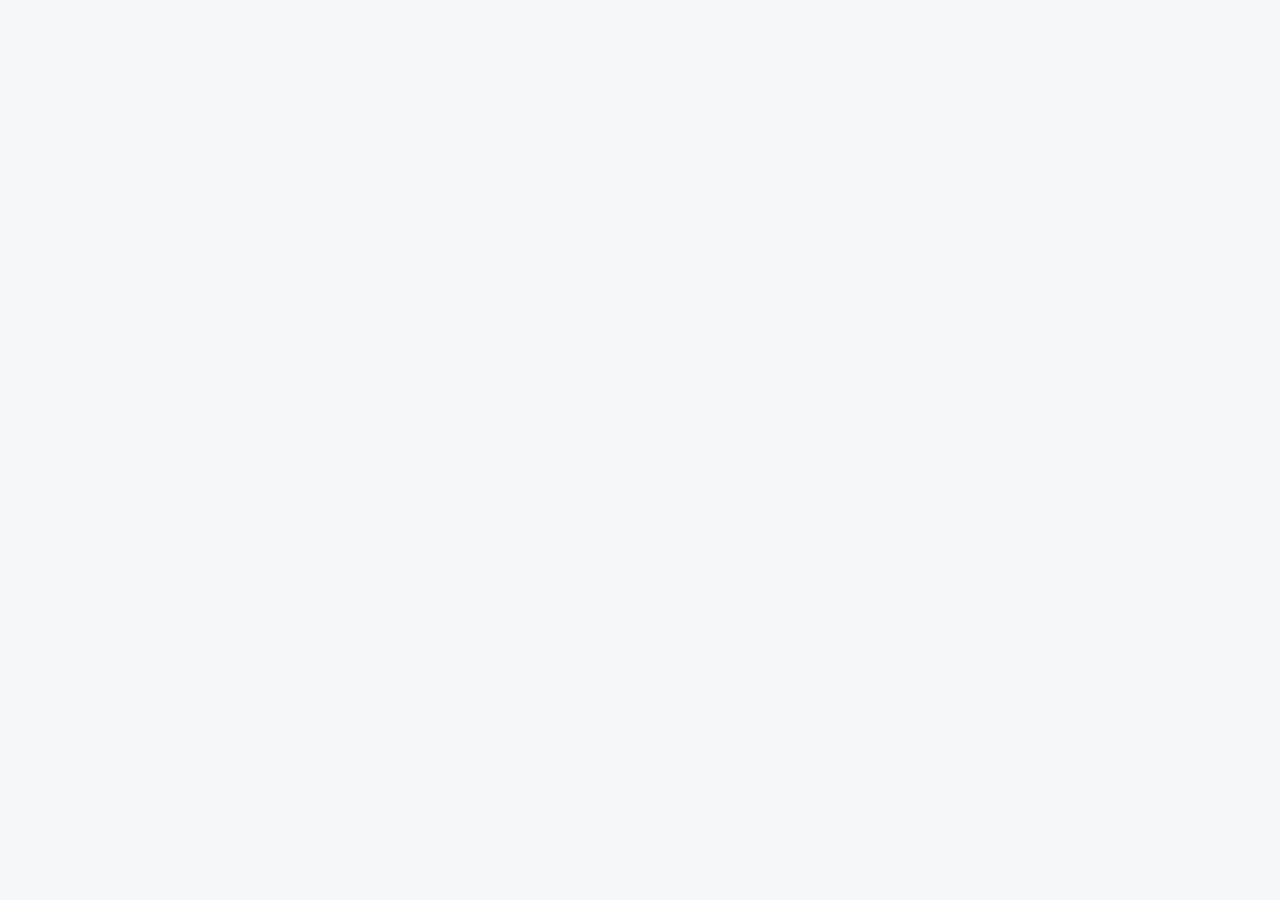
==== commit c1472226: "Add files via upload" ====
--- a/index.html
+++ b/index.html
@@ -3,157 +3,164 @@
 <head>
 <meta charset="UTF-8">
 <meta name="viewport" content="width=device-width, initial-scale=1.0">
-<title>Land Registry — Demonstration System</title>
+<title>Ndola Land Management System</title>
+<script src="https://www.gstatic.com/firebasejs/10.12.2/firebase-app-compat.js"></script>
+<script src="https://www.gstatic.com/firebasejs/10.12.2/firebase-auth-compat.js"></script>
+<script src="https://www.gstatic.com/firebasejs/10.12.2/firebase-firestore-compat.js"></script>
 <link rel="preconnect" href="https://fonts.googleapis.com">
-<link href="https://fonts.googleapis.com/css2?family=Space+Grotesk:wght@500;600;700&family=IBM+Plex+Sans:wght@400;500;600&family=IBM+Plex+Mono:wght@500;600&display=swap" rel="stylesheet">
+<link href="https://fonts.googleapis.com/css2?family=Inter:wght@400;500;600;700&family=JetBrains+Mono:wght@500;600&display=swap" rel="stylesheet">
 <style>
   :root{
-    --primary:#1B4332;
-    --primary-dark:#122E22;
-    --primary-tint:#E4EDE7;
-    --accent:#C67C3E;
-    --accent-dark:#A5642E;
-    --bg:#F1F3EF;
+    --primary:#14532D;
+    --primary-dark:#0B3B20;
+    --primary-tint:#ECF5EF;
+    --accent:#14532D;
+    --bg:#F6F7F9;
     --surface:#FFFFFF;
-    --ink:#1F2A24;
-    --ink-muted:#5B6B62;
-    --border:#DDE3DC;
-    --available:#2F9E44;
-    --pending:#E8A33D;
-    --sold:#1B4332;
-    --rejected:#C1443C;
+    --ink:#111827;
+    --ink-muted:#6B7280;
+    --ink-soft:#9CA3AF;
+    --border:#E5E7EB;
+    --border-strong:#D1D5DB;
+    --available:#15803D;
+    --pending:#B45309;
+    --sold:#1E3A8A;
+    --rejected:#B91C1C;
+    --sidebar:#0F1F17;
     --radius:10px;
-    --shadow:0 1px 2px rgba(31,42,36,0.06), 0 4px 14px rgba(31,42,36,0.06);
+    --shadow:0 1px 2px rgba(16,24,40,0.04), 0 1px 3px rgba(16,24,40,0.06);
   }
   *{box-sizing:border-box;}
   html,body{margin:0;padding:0;}
   body{
-    background:var(--bg);
-    color:var(--ink);
-    font-family:'IBM Plex Sans',-apple-system,Segoe UI,sans-serif;
+    background:var(--bg); color:var(--ink);
+    font-family:'Inter',-apple-system,'Segoe UI',Roboto,sans-serif; font-size:14px; line-height:1.5;
     -webkit-font-smoothing:antialiased;
   }
-  h1,h2,h3{font-family:'Space Grotesk',sans-serif; margin:0; letter-spacing:-0.01em;}
+  h1,h2,h3{font-family:inherit; margin:0; letter-spacing:-0.015em; font-weight:600;}
   p{margin:0;}
   button{font-family:inherit; cursor:pointer;}
   input,textarea,select{font-family:inherit;}
   a{color:inherit;}
-  :focus-visible{outline:2px solid var(--accent); outline-offset:2px;}
-
+  :focus-visible{outline:2px solid rgba(20,83,45,0.45); outline-offset:2px;}
+
+  /* Reference codes & status */
   .code{
-    font-family:'IBM Plex Mono',monospace;
-    font-weight:600;
-    letter-spacing:0.03em;
-    display:inline-block;
-    padding:3px 8px;
-    border:1px solid currentColor;
-    border-radius:4px;
-    font-size:12.5px;
-  }
-  .code.lg{font-size:14px; padding:4px 10px;}
-
+    font-family:'JetBrains Mono',ui-monospace,monospace; font-weight:500; font-size:12px;
+    display:inline-block; padding:2px 7px; border-radius:5px;
+    background:#F3F4F6; color:var(--ink) !important; border:1px solid var(--border) !important;
+  }
+  .code.lg{font-size:13px; padding:4px 10px;}
   .pill{
     display:inline-flex; align-items:center; gap:6px;
-    font-size:12.5px; font-weight:600; text-transform:uppercase; letter-spacing:0.04em;
-    padding:4px 10px; border-radius:999px;
-  }
-  .pill::before{content:''; width:7px; height:7px; border-radius:50%; background:currentColor;}
-  .pill.available{color:var(--available); background:rgba(47,158,68,0.1);}
-  .pill.pending{color:var(--pending); background:rgba(232,163,61,0.14);}
-  .pill.sold{color:var(--sold); background:rgba(27,67,50,0.1);}
-  .pill.rejected{color:var(--rejected); background:rgba(193,68,60,0.1);}
-
-  .login-page{
-    min-height:100vh; display:flex; align-items:center; justify-content:center; padding:24px;
-    background-color:var(--bg);
-    background-image: linear-gradient(rgba(27,67,50,0.05) 1px, transparent 1px), linear-gradient(90deg, rgba(27,67,50,0.05) 1px, transparent 1px);
-    background-size:34px 34px;
-  }
+    font-size:12px; font-weight:500; padding:2px 10px; border-radius:999px; white-space:nowrap;
+  }
+  .pill::before{content:''; width:6px; height:6px; border-radius:50%; background:currentColor;}
+  .pill.available, .pill.approved{color:var(--available); background:#ECFDF3;}
+  .pill.pending{color:var(--pending); background:#FFFAEB;}
+  .pill.sold{color:var(--sold); background:#EFF4FF;}
+  .pill.rejected{color:var(--rejected); background:#FEF3F2;}
+
+  /* Login */
+  .login-page{min-height:100vh; display:grid; grid-template-columns:1fr 1fr; background:var(--surface);}
+  .login-brand{
+    background:var(--sidebar); color:#fff; padding:48px 56px; display:flex; flex-direction:column; justify-content:space-between;
+    background-image:radial-gradient(circle at 20% 110%, rgba(34,197,94,0.18), transparent 55%);
+  }
+  .login-brand .top{display:flex; align-items:center; gap:12px;}
+  .login-brand .emblem{
+    height:40px; padding:0 10px; border-radius:10px; background:#fff; color:var(--sidebar);
+    display:flex; align-items:center; justify-content:center; font-weight:700; font-size:12px; letter-spacing:0.04em;
+  }
+  .login-brand .top span{font-weight:600; font-size:15px;}
+  .login-brand h1{font-size:34px; line-height:1.2; max-width:420px; font-weight:600;}
+  .login-brand .tag{margin-top:14px; color:rgba(255,255,255,0.65); font-size:15px; max-width:400px;}
+  .login-brand .foot{font-size:12.5px; color:rgba(255,255,255,0.45);}
+  .login-form-side{display:flex; align-items:center; justify-content:center; padding:40px 24px;}
   .login-card{width:100%; max-width:380px;}
-  .login-logo{display:flex; align-items:center; gap:10px; justify-content:center; margin-bottom:26px;}
-  .login-logo .mark{
-    width:40px; height:40px; border-radius:9px; background:var(--primary); color:#fff;
-    display:flex; align-items:center; justify-content:center;
-    font-family:'IBM Plex Mono',monospace; font-weight:600; font-size:14px; letter-spacing:0.02em;
-  }
-  .login-logo .word{font-family:'Space Grotesk',sans-serif; font-weight:600; font-size:17px; color:var(--ink);}
-  .login-panel{
-    background:var(--surface); border:1px solid var(--border); border-radius:14px; padding:30px 26px;
-    box-shadow:0 10px 34px rgba(31,42,36,0.09), 0 2px 8px rgba(31,42,36,0.05);
-  }
-  .login-panel h2{font-size:19px; margin-bottom:4px;}
-  .login-panel .sub{font-size:13px; color:var(--ink-muted); margin-bottom:22px;}
-  .login-hint{
-    margin-top:18px; padding:12px 14px; background:var(--primary-tint); border-radius:8px;
-    font-size:12.5px; color:var(--primary-dark); line-height:1.55;
-  }
-  .login-hint strong{font-family:'IBM Plex Mono',monospace;}
-  .reset-row{text-align:center; margin-top:24px; display:flex; align-items:center; justify-content:center; gap:16px; flex-wrap:wrap;}
-  .text-link{
-    background:none; border:none; color:var(--ink-muted); font-size:13px; text-decoration:underline;
-    text-underline-offset:3px; cursor:pointer; font-family:inherit; padding:0;
-  }
-  .disclaimer{
-    text-align:center; font-size:12px; color:var(--ink-muted); max-width:520px; margin:14px auto 0; line-height:1.5;
-  }
-
-  .shell{display:grid; grid-template-columns:220px 1fr; min-height:100vh;}
-  .shell.with-dock{grid-template-columns:220px 1fr 400px;}
+  .login-panel h2{font-size:24px; margin-bottom:6px;}
+  .login-panel .sub{font-size:14px; color:var(--ink-muted); margin-bottom:28px;}
+  .login-panel .btn-full{padding:11px 16px; font-size:14px; margin-top:6px;}
+  @media (max-width:880px){ .login-page{grid-template-columns:1fr;} .login-brand{display:none;} }
+
+  /* App shell */
+  .shell{display:grid; grid-template-columns:248px 1fr; min-height:100vh;}
+  .shell.with-dock{grid-template-columns:248px 1fr 410px;}
   @media (max-width:1300px){
-    .shell.with-dock{grid-template-columns:220px 1fr; grid-template-areas:"sidebar main" "dock dock";}
+    .shell.with-dock{grid-template-columns:248px 1fr; grid-template-areas:"sidebar main" "sidebar dock";}
     .shell.with-dock .sidebar{grid-area:sidebar;}
     .shell.with-dock .main{grid-area:main;}
-    .shell.with-dock .right-dock{grid-area:dock; margin:0 24px 24px;}
-  }
+    .shell.with-dock .right-dock{grid-area:dock; margin:0 32px 32px;}
+  }
+  .sidebar{
+    background:var(--sidebar); color:#fff; padding:20px 14px; display:flex; flex-direction:column;
+    position:sticky; top:0; height:100vh;
+  }
+  .sidebar .brand{display:flex; align-items:center; gap:10px; padding:4px 8px 22px; border-bottom:1px solid rgba(255,255,255,0.08); margin-bottom:18px;}
+  .sidebar .brand .emblem{
+    height:32px; padding:0 7px; border-radius:8px; background:#fff; color:var(--sidebar); flex-shrink:0;
+    display:flex; align-items:center; justify-content:center; font-weight:700; font-size:10.5px; letter-spacing:0.03em;
+  }
+  .sidebar .brand .name{font-size:13px; font-weight:600; line-height:1.3;}
+  .sidebar .section-label{font-size:11px; font-weight:500; text-transform:uppercase; letter-spacing:0.06em; color:rgba(255,255,255,0.4); padding:0 10px; margin-bottom:8px;}
+  .sidebar nav{display:flex; flex-direction:column; gap:2px; flex:1;}
+  .sidebar nav .item{
+    display:flex; align-items:center; gap:10px; padding:9px 10px; border-radius:7px;
+    font-size:14px; font-weight:500; background:rgba(255,255,255,0.08); color:#fff;
+  }
+  .sidebar nav .item svg{opacity:0.8;}
+  .sidebar .user-card{border-top:1px solid rgba(255,255,255,0.08); padding-top:16px; margin-top:16px;}
+  .sidebar .user-row{display:flex; align-items:center; gap:10px; padding:0 6px; margin-bottom:14px;}
+  .sidebar .avatar{
+    width:34px; height:34px; border-radius:50%; background:rgba(255,255,255,0.12);
+    display:flex; align-items:center; justify-content:center; font-size:12px; font-weight:600; flex-shrink:0;
+  }
+  .sidebar .user-row .u{font-size:13px; font-weight:500; overflow:hidden; text-overflow:ellipsis; white-space:nowrap;}
+  .sidebar .user-row .r{font-size:12px; color:rgba(255,255,255,0.5);}
+  .sidebar .side-actions{display:flex; gap:6px;}
+  .sidebar .switch-btn, .sidebar .side-btn{
+    flex:1; background:transparent; border:1px solid rgba(255,255,255,0.14); color:rgba(255,255,255,0.85);
+    padding:7px 8px; border-radius:7px; font-size:12.5px; font-weight:500; transition:background .15s ease;
+  }
+  .sidebar .switch-btn:hover, .sidebar .side-btn:hover{background:rgba(255,255,255,0.08); color:#fff;}
+
+  .main{padding:28px 32px 56px; min-width:0;}
+  .topbar{
+    display:flex; align-items:center; justify-content:space-between; gap:12px; flex-wrap:wrap;
+    margin-bottom:24px;
+  }
+  .topbar h1{font-size:22px;}
+  .topbar .timestamp{font-size:13px; color:var(--ink-muted);}
+  .page-sub{font-size:13.5px; color:var(--ink-muted); margin-top:2px;}
+
+  .stats-row{display:grid; grid-template-columns:repeat(auto-fit,minmax(170px,1fr)); gap:16px; margin-bottom:24px;}
+  .stat-card{
+    background:var(--surface); border:1px solid var(--border); border-radius:var(--radius);
+    padding:18px 20px; box-shadow:var(--shadow); display:flex; flex-direction:column-reverse; gap:6px;
+  }
+  .stat-card .n{font-size:26px; font-weight:600; letter-spacing:-0.02em; line-height:1.15;}
+  .stat-card .l{font-size:13px; color:var(--ink-muted); font-weight:500;}
+
+  .panel{
+    background:var(--surface); border:1px solid var(--border); border-radius:var(--radius);
+    box-shadow:var(--shadow); padding:20px 22px; margin-bottom:24px;
+  }
+  .panel-head{display:flex; align-items:center; justify-content:space-between; margin-bottom:16px; flex-wrap:wrap; gap:8px;}
+  .panel-head h2{font-size:15px;}
+  .panel-head .hint{font-size:13px; color:var(--ink-muted);}
   .right-dock{
-    margin:24px 24px 24px 0; padding:20px; align-self:start;
+    margin:28px 32px 32px 0; padding:20px 22px; align-self:start;
     border:1px solid var(--border); border-radius:var(--radius); background:var(--surface);
     box-shadow:var(--shadow); overflow-x:auto;
   }
-  .right-dock .panel-head{margin-bottom:12px;}
-  .sidebar{background:var(--primary); color:#fff; padding:22px 18px; display:flex; flex-direction:column;}
-  .sidebar .brand{font-size:13px; font-weight:600; letter-spacing:0.04em; opacity:0.7; margin-bottom:28px;}
-  .sidebar .dept-title{display:flex; align-items:center; gap:10px; margin-bottom:6px;}
-  .sidebar .dept-title h2{font-size:18px; color:#fff;}
-  .sidebar .role-note{font-size:12.5px; color:rgba(255,255,255,0.65); line-height:1.5; margin-bottom:28px;}
-  .sidebar nav{display:flex; flex-direction:column; gap:4px; flex:1;}
-  .sidebar nav .item{
-    padding:9px 10px; border-radius:7px; font-size:14px; font-weight:500;
-    background:rgba(255,255,255,0.1);
-  }
-  .sidebar .switch-btn{
-    background:rgba(255,255,255,0.08); border:1px solid rgba(255,255,255,0.2); color:#fff;
-    padding:10px 12px; border-radius:8px; font-size:13px; font-weight:500; margin-top:auto;
-    transition:background .15s ease;
-  }
-  .sidebar .switch-btn:hover{background:rgba(255,255,255,0.16);}
-
-  .main{padding:26px 30px 60px; max-width:1180px;}
-  .topbar{display:flex; align-items:baseline; justify-content:space-between; margin-bottom:22px; flex-wrap:wrap; gap:8px;}
-  .topbar h1{font-size:23px;}
-  .topbar .timestamp{font-size:12.5px; color:var(--ink-muted); font-family:'IBM Plex Mono',monospace;}
-
-  .stats-row{display:grid; grid-template-columns:repeat(auto-fit,minmax(140px,1fr)); gap:14px; margin-bottom:26px;}
-  .stat-card{
-    background:var(--surface); border:1px solid var(--border); border-radius:var(--radius);
-    padding:16px 18px; box-shadow:var(--shadow);
-  }
-  .stat-card .n{font-family:'Space Grotesk',sans-serif; font-size:26px; font-weight:600;}
-  .stat-card .l{font-size:12.5px; color:var(--ink-muted); margin-top:2px;}
-
-  .panel{
-    background:var(--surface); border:1px solid var(--border); border-radius:var(--radius);
-    box-shadow:var(--shadow); padding:20px; margin-bottom:22px;
-  }
-  .panel-head{display:flex; align-items:center; justify-content:space-between; margin-bottom:16px; flex-wrap:wrap; gap:8px;}
-  .panel-head h2{font-size:16px;}
-  .panel-head .hint{font-size:12.5px; color:var(--ink-muted);}
-
-  .layout-2col{display:grid; grid-template-columns:1.5fr 1fr; gap:22px; align-items:start;}
+
+  .right-dock td, .right-dock th{white-space:nowrap; padding-left:10px; padding-right:10px;}
+  .layout-2col{display:grid; grid-template-columns:1.5fr 1fr; gap:24px; align-items:start;}
   @media (max-width:960px){ .layout-2col{grid-template-columns:1fr;} }
-  .layout-map{display:grid; grid-template-columns:2.4fr 1fr; gap:22px; align-items:start;}
-  @media (max-width:1000px){ .layout-map{grid-template-columns:1fr;} }
-
+  .layout-map{display:grid; grid-template-columns:2.2fr 1fr; gap:24px; align-items:start;}
+  @media (max-width:1100px){ .layout-map{grid-template-columns:1fr;} }
+
+  /* Map */
   .map-canvas{
     position:relative; width:100%; aspect-ratio:700/460; border-radius:8px; overflow:hidden;
     border:1px solid var(--border); cursor:crosshair; user-select:none;
@@ -162,115 +169,115 @@
   .map-canvas svg{width:100%; height:100%; display:block;}
   #plotsLayer{position:absolute; inset:0; pointer-events:none;}
   .plot-shape{
-    position:absolute; border:2px solid #fff; border-radius:3px; cursor:pointer; pointer-events:auto;
-    box-shadow:0 1px 3px rgba(0,0,0,0.35); transition:filter .12s ease;
+    position:absolute; border:1.5px solid #fff; border-radius:3px; cursor:pointer; pointer-events:auto;
+    box-shadow:0 1px 3px rgba(0,0,0,0.25); transition:filter .12s ease;
     display:flex; align-items:center; justify-content:center; overflow:hidden;
-    font-family:'IBM Plex Mono',monospace; font-size:9px; font-weight:600; color:#fff; letter-spacing:0.02em;
-    text-shadow:0 1px 1px rgba(0,0,0,0.4);
-  }
-  .plot-shape:hover{filter:brightness(1.15);}
-  .plot-shape.available{background:rgba(47,158,68,0.78);}
-  .plot-shape.pending{background:rgba(232,163,61,0.82);}
-  .plot-shape.sold{background:rgba(27,67,50,0.82);}
-  .plot-shape.temp{background:rgba(154,166,158,0.35); border-style:dashed; border-color:#9AA69E; pointer-events:none; box-shadow:none;}
+    font-family:'JetBrains Mono',monospace; font-size:9px; font-weight:600; color:#fff;
+  }
+  .plot-shape:hover{filter:brightness(1.12);}
+  .plot-shape.available{background:rgba(21,128,61,0.8);}
+  .plot-shape.pending{background:rgba(217,119,6,0.85);}
+  .plot-shape.sold{background:rgba(30,58,138,0.82);}
+  .plot-shape.temp{background:rgba(20,83,45,0.12); border:1.5px dashed var(--primary); pointer-events:none; box-shadow:none;}
   .map-legend{
-    position:absolute; right:10px; bottom:10px; background:rgba(255,255,255,0.92); border:1px solid var(--border);
-    border-radius:7px; padding:8px 10px; pointer-events:none; box-shadow:var(--shadow);
-  }
-  .map-legend .row{display:flex; align-items:center; gap:6px; font-size:11px; color:var(--ink-muted); margin:2px 0;}
-  .map-legend .dot{width:8px; height:8px; border-radius:2px; flex-shrink:0;}
-
-  .form-field{margin-bottom:14px;}
-  .form-field label{display:block; font-size:12.5px; font-weight:600; color:var(--ink-muted); margin-bottom:5px; text-transform:uppercase; letter-spacing:0.03em;}
+    position:absolute; right:10px; bottom:10px; background:rgba(255,255,255,0.95); border:1px solid var(--border);
+    border-radius:8px; padding:8px 12px; pointer-events:none; box-shadow:var(--shadow);
+  }
+  .map-legend .row{display:flex; align-items:center; gap:7px; font-size:11.5px; color:var(--ink-muted); margin:2px 0;}
+  .map-legend .dot{width:9px; height:9px; border-radius:2px; flex-shrink:0;}
+
+  /* Forms */
+  .form-field{margin-bottom:16px;}
+  .form-field label{display:block; font-size:13px; font-weight:500; color:#374151; margin-bottom:6px;}
   .form-field input, .form-field textarea, .form-field select{
-    width:100%; padding:9px 11px; border:1px solid var(--border); border-radius:7px; font-size:14px; color:var(--ink);
-    background:#fcfcfb;
-  }
-  .form-field input:focus, .form-field textarea:focus, .form-field select:focus{border-color:var(--accent);}
-  .form-field input[readonly]{background:var(--primary-tint); color:var(--primary-dark); font-family:'IBM Plex Mono',monospace; font-weight:600;}
+    width:100%; padding:9px 12px; border:1px solid var(--border-strong); border-radius:8px; font-size:14px; color:var(--ink);
+    background:#fff; transition:border-color .15s ease, box-shadow .15s ease;
+  }
+  .form-field input::placeholder{color:var(--ink-soft);}
+  .form-field input:focus, .form-field textarea:focus, .form-field select:focus{
+    outline:none; border-color:var(--primary); box-shadow:0 0 0 3px rgba(20,83,45,0.12);
+  }
+  .form-field input[readonly]{background:#F9FAFB; color:var(--ink); border-color:var(--border);}
   .filter-select{
-    padding:6px 10px; border:1px solid var(--border); border-radius:7px; font-size:12.5px;
-    background:#fcfcfb; color:var(--ink);
+    padding:7px 10px; border:1px solid var(--border-strong); border-radius:8px; font-size:13px; background:#fff; color:var(--ink);
   }
   .form-row-2{display:grid; grid-template-columns:1fr 1fr; gap:12px;}
+
+  /* Buttons */
   .btn{
     display:inline-flex; align-items:center; justify-content:center; gap:6px;
-    padding:9px 16px; border-radius:7px; font-size:13.5px; font-weight:600; border:none;
-    transition:filter .15s ease, transform .1s ease;
-  }
-  .btn:active{transform:scale(0.98);}
-  .btn-primary{background:var(--primary); color:#fff;}
-  .btn-primary:hover{filter:brightness(1.12);}
-  .btn-accent{background:var(--accent); color:#fff;}
-  .btn-accent:hover{filter:brightness(1.08);}
-  .btn-ghost{background:transparent; color:var(--ink-muted); border:1px solid var(--border);}
-  .btn-ghost:hover{background:var(--bg);}
-  .btn-approve{background:rgba(47,158,68,0.12); color:var(--available);}
-  .btn-approve:hover{background:rgba(47,158,68,0.2);}
-  .btn-reject{background:rgba(193,68,60,0.1); color:var(--rejected);}
-  .btn-reject:hover{background:rgba(193,68,60,0.18);}
-  .btn-block{background:rgba(31,42,36,0.08); color:var(--ink);}
-  .btn-block:hover{background:rgba(31,42,36,0.15);}
-  .btn-row{display:flex; gap:8px; margin-top:16px; flex-wrap:wrap;}
+    padding:9px 16px; border-radius:8px; font-size:13.5px; font-weight:500; border:1px solid transparent;
+    transition:background .15s ease, border-color .15s ease;
+  }
+  .btn-primary, .btn-accent{background:var(--primary); color:#fff;}
+  .btn-primary:hover, .btn-accent:hover{background:var(--primary-dark);}
+  .btn-ghost{background:#fff; color:#374151; border-color:var(--border-strong);}
+  .btn-ghost:hover{background:#F9FAFB;}
+  .btn-approve{background:#fff; color:var(--available); border-color:#ABEFC6;}
+  .btn-approve:hover{background:#ECFDF3;}
+  .btn-reject{background:#fff; color:var(--rejected); border-color:#FECDCA;}
+  .btn-reject:hover{background:#FEF3F2;}
+  .btn-block{background:#fff; color:#374151; border-color:var(--border-strong);}
+  .btn-block:hover{background:#F9FAFB;}
+  .btn-row{display:flex; gap:8px; margin-top:18px; flex-wrap:wrap;}
   .btn-sm{padding:6px 12px; font-size:12.5px;}
-  .btn-full{width:100%; justify-content:center;}
+  .btn-full{width:100%;}
+  .btn[disabled]{opacity:0.6; cursor:wait;}
 
   .empty-note{
-    border:1px dashed var(--border); border-radius:8px; padding:20px; text-align:center;
-    color:var(--ink-muted); font-size:13.5px;
-  }
-  .field-hint{font-size:12px; color:var(--ink-muted); margin-top:10px;}
-
-  table{width:100%; border-collapse:collapse;}
+    border:1px dashed var(--border-strong); border-radius:8px; padding:28px 20px; text-align:center;
+    color:var(--ink-muted); font-size:13.5px; background:#FCFCFD;
+  }
+  .field-hint{font-size:12.5px; color:var(--ink-muted); margin-top:12px;}
+
+  /* Tables */
+  table{width:100%; border-collapse:separate; border-spacing:0;}
   th{
-    text-align:left; font-size:11.5px; text-transform:uppercase; letter-spacing:0.05em; color:var(--ink-muted);
-    padding:8px 10px; border-bottom:1px solid var(--border);
-  }
-  td{padding:11px 10px; font-size:13.5px; border-bottom:1px solid var(--border); vertical-align:middle;}
+    text-align:left; font-size:12px; font-weight:500; color:var(--ink-muted);
+    padding:10px 12px; background:#F9FAFB; border-bottom:1px solid var(--border); white-space:nowrap;
+  }
+  th:first-child{border-top-left-radius:8px;} th:last-child{border-top-right-radius:8px;}
+  td{padding:12px; font-size:13.5px; border-bottom:1px solid var(--border); vertical-align:middle;}
+  tbody tr:hover td{background:#FAFAFB;}
   tr:last-child td{border-bottom:none;}
 
-  .plot-list-item{
-    display:flex; align-items:center; justify-content:space-between; gap:10px;
-    padding:11px 4px; border-bottom:1px solid var(--border);
-  }
+  .plot-list-item{display:flex; align-items:center; justify-content:space-between; gap:10px; padding:12px 2px; border-bottom:1px solid var(--border);}
   .plot-list-item:last-child{border-bottom:none;}
-  .plot-list-item .meta{font-size:12.5px; color:var(--ink-muted); margin-top:3px;}
-
-  .plot-card{
-    border:1px solid var(--border); border-radius:9px; padding:16px; display:flex; flex-direction:column; gap:10px;
-    background:#fcfcfb;
-  }
-  .plot-card-grid{display:grid; grid-template-columns:repeat(auto-fill,minmax(220px,1fr)); gap:14px;}
+  .plot-list-item .meta{font-size:12.5px; color:var(--ink-muted); margin-top:5px;}
+
+  .plot-card-grid{display:grid; grid-template-columns:repeat(auto-fill,minmax(230px,1fr)); gap:14px;}
+  .plot-card{border:1px solid var(--border); border-radius:10px; padding:16px; display:flex; flex-direction:column; gap:8px; background:#fff; transition:border-color .15s ease, box-shadow .15s ease;}
+  .plot-card:hover{border-color:var(--border-strong); box-shadow:var(--shadow);}
   .plot-card .row{display:flex; justify-content:space-between; align-items:center;}
-  .plot-card .location{font-size:13.5px; font-weight:600;}
+  .plot-card .location{font-size:14px; font-weight:600; margin-top:4px;}
   .plot-card .size{font-size:12.5px; color:var(--ink-muted);}
-
-  .log-item{display:flex; gap:12px; padding:10px 0; border-bottom:1px solid var(--border);}
+  .plot-card .btn{margin-top:6px;}
+
+  .log-item{display:flex; gap:14px; padding:12px 0; border-bottom:1px solid var(--border);}
   .log-item:last-child{border-bottom:none;}
-  .log-item .log-ts{font-family:'IBM Plex Mono',monospace; font-size:11px; color:var(--ink-muted); width:120px; flex-shrink:0; padding-top:2px;}
-  .log-item .log-body .action{font-size:13.5px; font-weight:600;}
+  .log-item .log-ts{font-size:12px; color:var(--ink-soft); width:96px; flex-shrink:0; padding-top:1px;}
+  .log-item .log-body .action{font-size:13.5px; font-weight:500;}
   .log-item .log-body .detail{font-size:12.5px; color:var(--ink-muted); margin-top:2px;}
 
-  .modal-overlay{
-    position:fixed; inset:0; background:rgba(18,46,34,0.45); display:flex; align-items:center; justify-content:center;
-    padding:20px; z-index:1000;
-  }
-  .modal-box{
-    background:var(--surface); border-radius:12px; padding:26px; width:100%; max-width:420px;
-    box-shadow:0 20px 60px rgba(0,0,0,0.25);
-  }
-  .modal-box h2{font-size:17px; margin-bottom:4px;}
-  .modal-box .sub{font-size:13px; color:var(--ink-muted); margin-bottom:18px;}
-
-  .login-error{color:var(--rejected); font-size:13px; margin-bottom:14px;}
+  /* Modal */
+  .modal-overlay{position:fixed; inset:0; background:rgba(17,24,39,0.45); display:flex; align-items:center; justify-content:center; padding:20px; z-index:1000; backdrop-filter:blur(2px);}
+  .modal-box{background:var(--surface); border-radius:14px; padding:26px; width:100%; max-width:440px; box-shadow:0 24px 48px -12px rgba(16,24,40,0.25);}
+  .modal-box h2{font-size:18px; margin-bottom:4px;}
+  .modal-box .sub{font-size:13.5px; color:var(--ink-muted); margin-bottom:20px;}
+
+  .login-error{color:var(--rejected); background:#FEF3F2; border:1px solid #FECDCA; border-radius:8px; padding:10px 12px; font-size:13px; margin-bottom:18px;}
+  .login-info{color:var(--primary); background:var(--primary-tint); border-radius:8px; padding:10px 12px; font-size:13px; margin-bottom:18px;}
+  .loading-screen{min-height:100vh; display:flex; align-items:center; justify-content:center; color:var(--ink-muted); font-size:14px;}
 
   @media (max-width:820px){
-    .shell{grid-template-columns:1fr;}
-    .sidebar{flex-direction:row; align-items:center; padding:14px 18px; gap:14px;}
-    .sidebar .brand, .sidebar .role-note{display:none;}
-    .sidebar nav{display:none;}
-    .sidebar .switch-btn{margin-top:0; margin-left:auto;}
+    .shell, .shell.with-dock{grid-template-columns:1fr; grid-template-areas:none;}
+    .shell.with-dock .sidebar, .shell.with-dock .main, .shell.with-dock .right-dock{grid-area:auto;}
+    .sidebar{position:static; height:auto; flex-direction:row; align-items:center; padding:12px 16px; gap:12px;}
+    .sidebar .brand{border:none; margin:0; padding:0;}
+    .sidebar .section-label, .sidebar nav, .sidebar .user-row{display:none;}
+    .sidebar .user-card{border:none; margin:0 0 0 auto; padding:0;}
     .main{padding:20px 16px 40px;}
+    .right-dock{margin:0 16px 24px !important;}
   }
 </style>
 </head>
@@ -283,11 +290,40 @@
 const MAP_EXTENT_N = 650;
 const LAND_RATE_PER_SQM = 850;
 
-const DEFAULT_ADMIN = { id:'sys-admin', username:'admin@IT', password:'admin', role:'it', fullName:'System Administrator', nrc:'—', status:'active', system:true, createdAt:new Date().toISOString() };
-
-const state = { plots: [], applications: [], activityLog: [], users: [ DEFAULT_ADMIN ] };
+// ================= Firebase =================
+const firebaseConfig = {
+  apiKey: "AIzaSyDY094AYc7ouwRSympqCeWywT1SCVPDgws",
+  authDomain: "unihome1-3e107.firebaseapp.com",
+  projectId: "unihome1-3e107",
+  storageBucket: "unihome1-3e107.firebasestorage.app",
+  messagingSenderId: "420673785021",
+  appId: "1:420673785021:web:98b3740311f0553d617bd4",
+  measurementId: "G-KQSJ8L6TW3"
+};
+firebase.initializeApp(firebaseConfig);
+const auth = firebase.auth();
+const db = firebase.firestore();
+
+const SYSTEM_NAME = 'Ndola Land Management System';
+const EMAIL_DOMAIN = 'ndola-lms.app';
+
+// Default IT manager account (created automatically the first time it signs in)
+const DEFAULT_ADMIN_USERNAME = 'admin@IT';
+const DEFAULT_ADMIN_PASSWORD = 'Admin@123';
+
+// "chanda@PLANNING" -> "chanda.planning@ndola-lms.app"
+function usernameToEmail(username){
+  const [local, dept] = username.trim().toLowerCase().split('@');
+  if(!local || !dept) return null;
+  return `${local}.${dept}@${EMAIL_DOMAIN}`;
+}
+const DEFAULT_ADMIN_EMAIL = usernameToEmail(DEFAULT_ADMIN_USERNAME);
+
+const state = { plots: [], applications: [], activityLog: [], users: [] };
 let currentUser = null;
-let currentView = 'login';
+let currentView = 'loading';
+let unsubscribers = [];
+let loginMessage = null; // { type:'error'|'info', text }
 
 const DEPT_META = {
   lands:   { label:'Planning', code:'PL', color:'#1B4332', desc:'Cut out and register new plots on the map.' },
@@ -297,17 +333,161 @@
   auditor: { label:'Auditor',  code:'AU', color:'#4B5563', desc:'View system activity without making changes.' }
 };
 
-function resetDemoData(){
-  if(!confirm('Clear all plots, applications, log entries and users (except the default admin), and start blank again?')) return;
-  state.plots = [];
-  state.applications = [];
-  state.activityLog = [];
-  state.users = [ DEFAULT_ADMIN ];
-  currentUser = null;
-  navigateTo('login');
-}
+function esc(v){
+  return String(v ?? '').replace(/[&<>"']/g, c => ({'&':'&amp;','<':'&lt;','>':'&gt;','"':'&quot;',"'":'&#39;'}[c]));
+}
+function friendlyError(err){
+  const map = {
+    'auth/operation-not-allowed': 'Email/Password sign-in is not enabled in the Firebase console (Authentication → Sign-in method).',
+    'auth/too-many-requests': 'Too many attempts. Wait a moment and try again.',
+    'auth/network-request-failed': 'Network error. Check your internet connection.',
+    'auth/weak-password': 'Password must be at least 6 characters.',
+    'auth/email-already-in-use': 'That username is already taken.',
+    'permission-denied': 'You do not have permission to do that. Check the Firestore security rules.'
+  };
+  return map[err && err.code] || (err && err.message) || 'Something went wrong.';
+}
+
+// ---------- Auth state ----------
+auth.onAuthStateChanged(async (fbUser) => {
+  stopListeners();
+  if(!fbUser){
+    currentUser = null;
+    navigateTo('login');
+    return;
+  }
+  try{
+    const ref = db.collection('users').doc(fbUser.uid);
+    let snap = await ref.get();
+    // First sign-in of the default IT manager: create its profile
+    if(!snap.exists && fbUser.email === DEFAULT_ADMIN_EMAIL){
+      await ref.set({
+        username: DEFAULT_ADMIN_USERNAME, role:'it', fullName:'IT Manager', nrc:'—',
+        status:'active', system:true, createdAt:new Date().toISOString()
+      });
+      snap = await ref.get();
+    }
+    if(!snap.exists){
+      loginMessage = { type:'error', text:'This account has no profile in the system. Contact IT.' };
+      await auth.signOut(); return;
+    }
+    const profile = { id: snap.id, ...snap.data() };
+    if(profile.status !== 'active'){
+      loginMessage = { type:'error', text:`This account has been ${profile.status}. Contact IT.` };
+      await auth.signOut(); return;
+    }
+    currentUser = profile;
+    startListeners();
+    navigateTo(profile.role);
+  } catch(err){
+    loginMessage = { type:'error', text: friendlyError(err) };
+    await auth.signOut();
+  }
+});
+
+async function handleLogin(){
+  const username = document.getElementById('loginUsername').value.trim();
+  const password = document.getElementById('loginPassword').value;
+  const email = usernameToEmail(username);
+  if(!email || !password){ renderLogin({ type:'error', text:'Enter your username (e.g. name@PLANNING) and password.' }); return; }
+  const btn = document.getElementById('loginBtn');
+  if(btn){ btn.disabled = true; btn.textContent = 'Signing in…'; }
+  try{
+    await auth.signInWithEmailAndPassword(email, password);
+  } catch(err){
+    const badCreds = ['auth/user-not-found','auth/invalid-credential','auth/invalid-login-credentials','auth/wrong-password','auth/invalid-email'].includes(err.code);
+    if(badCreds && email === DEFAULT_ADMIN_EMAIL && password === DEFAULT_ADMIN_PASSWORD){
+      // Default IT manager doesn't exist yet: create it
+      try{ await auth.createUserWithEmailAndPassword(email, password); return; }
+      catch(err2){
+        renderLogin({ type:'error', text: err2.code === 'auth/email-already-in-use' ? 'Incorrect username or password.' : friendlyError(err2) });
+        return;
+      }
+    }
+    renderLogin({ type:'error', text: badCreds ? 'Incorrect username or password.' : friendlyError(err) });
+  }
+}
+async function logout(){
+  userFilterRole = 'all';
+  await auth.signOut();
+}
+
+// ---------- Live data ----------
+function stopListeners(){
+  unsubscribers.forEach(u => u());
+  unsubscribers = [];
+  state.plots = []; state.applications = []; state.activityLog = []; state.users = [];
+}
+function startListeners(){
+  const onErr = err => console.error(err);
+  unsubscribers.push(db.collection('plots').onSnapshot(s => {
+    state.plots = s.docs.map(d => ({ id:d.id, ...d.data() })); scheduleRender();
+  }, onErr));
+  unsubscribers.push(db.collection('applications').onSnapshot(s => {
+    state.applications = s.docs.map(d => ({ id:d.id, ...d.data() })); scheduleRender();
+  }, onErr));
+  unsubscribers.push(db.collection('activityLog').orderBy('ts','desc').limit(200).onSnapshot(s => {
+    state.activityLog = s.docs.map(d => ({ id:d.id, ...d.data() })); scheduleRender();
+  }, onErr));
+  if(currentUser.role === 'it' || currentUser.role === 'auditor'){
+    unsubscribers.push(db.collection('users').onSnapshot(s => {
+      state.users = s.docs.map(d => ({ id:d.id, ...d.data() })); scheduleRender();
+    }, onErr));
+  }
+  // Watch own profile so a suspended/blocked user is signed out straight away
+  unsubscribers.push(db.collection('users').doc(currentUser.id).onSnapshot(s => {
+    if(!s.exists) return;
+    const data = s.data();
+    if(data.status !== 'active'){
+      loginMessage = { type:'error', text:`This account has been ${data.status}. Contact IT.` };
+      auth.signOut();
+    }
+  }, onErr));
+}
+
+// Re-render the current screen when data changes, keeping typed form values
+let renderQueued = false, renderAfterDrag = false;
+function scheduleRender(){
+  if(renderQueued) return;
+  renderQueued = true;
+  requestAnimationFrame(() => {
+    renderQueued = false;
+    if(!currentUser || currentView === 'login' || currentView === 'loading') return;
+    if(dragState){ renderAfterDrag = true; return; }
+    const saved = {};
+    document.querySelectorAll('#app input[id], #app select[id], #app textarea[id]').forEach(el => { if(el.type !== 'file') saved[el.id] = el.value; });
+    const focusedId = document.activeElement && document.activeElement.id;
+    navigateTo(currentView);
+    Object.entries(saved).forEach(([id, v]) => { const el = document.getElementById(id); if(el) el.value = v; });
+    if(pendingRect && currentView === 'lands') showTempShape(pendingRect.x1, pendingRect.y1, pendingRect.x2, pendingRect.y2);
+    if(focusedId){ const f = document.getElementById(focusedId); if(f) f.focus(); }
+  });
+}
+
+// Sequential reference numbers (PLT-000001, APP-000001) kept in meta/counters
+async function nextNumber(field, prefix){
+  const ref = db.collection('meta').doc('counters');
+  const n = await db.runTransaction(async t => {
+    const s = await t.get(ref);
+    const v = ((s.exists && s.data()[field]) || 0) + 1;
+    t.set(ref, { [field]: v }, { merge:true });
+    return v;
+  });
+  return prefix + String(n).padStart(6,'0');
+}
+
+let busy = false;
+async function withBusy(fn){
+  if(busy) return;
+  busy = true;
+  try{ await fn(); }
+  catch(err){ console.error(err); alert(friendlyError(err)); }
+  finally{ busy = false; }
+}
+
 function exportData(){
   const payload = {
+    system: SYSTEM_NAME,
     exportedAt: new Date().toISOString(),
     plots: state.plots,
     applications: state.applications,
@@ -318,36 +498,42 @@
   const url = URL.createObjectURL(blob);
   const a = document.createElement('a');
   a.href = url;
-  a.download = 'land-registry-data.json';
+  a.download = 'ndola-lms-data.json';
   document.body.appendChild(a);
   a.click();
   document.body.removeChild(a);
   URL.revokeObjectURL(url);
 }
-function importData(event){
-  const file = event.target.files[0];
-  if(!file) return;
-  const reader = new FileReader();
-  reader.onload = () => {
-    try{
-      const data = JSON.parse(reader.result);
-      if(!Array.isArray(data.plots) || !Array.isArray(data.applications) || !Array.isArray(data.users)){
-        throw new Error('Invalid file structure');
-      }
-      state.plots = data.plots;
-      state.applications = data.applications;
-      state.activityLog = Array.isArray(data.activityLog) ? data.activityLog : [];
-      state.users = data.users.length ? data.users : [ DEFAULT_ADMIN ];
-      currentUser = null;
-      userFilterRole = 'all';
-      navigateTo('login');
-      alert('Data imported successfully.');
-    } catch(err){
-      alert("That file doesn't look like a valid Land Registry export.");
-    }
-  };
-  reader.readAsText(file);
-  event.target.value = '';
+
+function openChangePasswordModal(){
+  openModal(`
+    <h2>Change password</h2>
+    <p class="sub">${esc(currentUser.username)}</p>
+    <div class="form-field"><label>Current password</label><input id="cpCurrent" type="password"></div>
+    <div class="form-field"><label>New password</label><input id="cpNew" type="password" placeholder="At least 6 characters"></div>
+    <div class="form-field"><label>Confirm new password</label><input id="cpConfirm" type="password"></div>
+    <div class="btn-row">
+      <button class="btn btn-primary" onclick="changePassword()">Update password</button>
+      <button class="btn btn-ghost" onclick="closeModal()">Cancel</button>
+    </div>
+  `);
+}
+function changePassword(){
+  const cur = document.getElementById('cpCurrent').value;
+  const nw = document.getElementById('cpNew').value;
+  const cf = document.getElementById('cpConfirm').value;
+  if(nw.length < 6){ alert('New password must be at least 6 characters.'); return; }
+  if(nw !== cf){ alert('The new passwords do not match.'); return; }
+  withBusy(async () => {
+    const user = auth.currentUser;
+    const cred = firebase.auth.EmailAuthProvider.credential(user.email, cur);
+    try{ await user.reauthenticateWithCredential(cred); }
+    catch(err){ alert('Current password is incorrect.'); return; }
+    await user.updatePassword(nw);
+    await log(DEPT_META[currentUser.role].label, 'Password changed', currentUser.username);
+    closeModal();
+    alert('Password updated.');
+  });
 }
 
 function fmtK(n){ return 'K ' + Number(n||0).toLocaleString('en-US', {minimumFractionDigits:2, maximumFractionDigits:2}); }
@@ -359,87 +545,94 @@
   const d = new Date(iso);
   return d.toLocaleDateString('en-GB',{day:'2-digit',month:'short'}) + ' ' + d.toLocaleTimeString('en-GB',{hour:'2-digit',minute:'2-digit'});
 }
-function genPlotNumber(){ return 'PLT-' + String(state.plots.length + 1).padStart(6,'0'); }
-function genAppNumber(){ return 'APP-' + String(state.applications.length + 1).padStart(6,'0'); }
-function uid(){ return Date.now().toString(36) + Math.random().toString(36).slice(2,7); }
 function pill(status){ return `<span class="pill ${status}">${status.charAt(0).toUpperCase()+status.slice(1)}</span>`; }
 function statusColor(status){ return {available:'#2F9E44', pending:'#E8A33D', sold:'#1B4332', rejected:'#C1443C'}[status] || '#888'; }
 function log(dept, action, detail){
-  state.activityLog.unshift({ ts:new Date().toISOString(), dept, action, detail });
+  return db.collection('activityLog').add({
+    ts:new Date().toISOString(), dept, action, detail,
+    by: currentUser ? currentUser.username : null
+  }).catch(err => console.error('Log failed', err));
 }
 function closeModal(){ document.getElementById('modalRoot').innerHTML = ''; }
 function openModal(html){ document.getElementById('modalRoot').innerHTML = `<div class="modal-overlay" onclick="if(event.target===this) closeModal()"><div class="modal-box">${html}</div></div>`; }
 
 function navigateTo(view){
   currentView = view;
-  if(view === 'login') renderLogin();
+  if(view === 'loading') renderLoading();
+  else if(view === 'login') renderLogin();
   else if(view === 'lands') renderLands();
   else if(view === 'legal') renderLegal();
   else if(view === 'finance') renderFinance();
   else if(view === 'it') renderIT();
   else if(view === 'auditor') renderAuditor();
 }
-function logout(){
-  currentUser = null;
-  userFilterRole = 'all';
-  navigateTo('login');
+function renderLoading(){
+  document.getElementById('app').innerHTML = `<div class="loading-screen">Connecting to ${SYSTEM_NAME}…</div>`;
 }
 
 function shell(contentHtml, dockHtml){
   const meta = DEPT_META[currentUser.role];
   const hasDock = !!dockHtml;
+  const initials = (currentUser.fullName || currentUser.username).split(/\s+/).map(w => w[0]).join('').slice(0,2).toUpperCase();
   document.getElementById('app').innerHTML = `
     <div class="shell ${hasDock ? 'with-dock' : ''}">
-      <aside class="sidebar" style="background:${meta.color}">
-        <div class="brand">LAND REGISTRY · DEMO</div>
-        <div class="dept-title">
-          <span class="code lg" style="color:#fff; border-color:rgba(255,255,255,0.5)">${meta.code}</span>
-          <h2>${meta.label}</h2>
+      <aside class="sidebar">
+        <div class="brand">
+          <div class="emblem">NLMS</div>
+          <div class="name">Ndola Land<br>Management System</div>
         </div>
-        <p class="role-note">Logged in as <strong>${currentUser.username}</strong></p>
-        <nav><div class="item">Dashboard</div></nav>
-        <button class="switch-btn" onclick="logout()">Log out</button>
+        <div class="section-label">${meta.label} department</div>
+        <nav>
+          <div class="item">
+            <svg width="16" height="16" viewBox="0 0 24 24" fill="none" stroke="currentColor" stroke-width="2" stroke-linecap="round" stroke-linejoin="round"><rect x="3" y="3" width="7" height="9" rx="1"/><rect x="14" y="3" width="7" height="5" rx="1"/><rect x="14" y="12" width="7" height="9" rx="1"/><rect x="3" y="16" width="7" height="5" rx="1"/></svg>
+            Dashboard
+          </div>
+        </nav>
+        <div class="user-card">
+          <div class="user-row">
+            <div class="avatar">${esc(initials)}</div>
+            <div style="min-width:0;">
+              <div class="u">${esc(currentUser.username)}</div>
+              <div class="r">${meta.label}</div>
+            </div>
+          </div>
+          <div class="side-actions">
+            <button class="side-btn" onclick="openChangePasswordModal()">Password</button>
+            <button class="switch-btn" onclick="logout()">Log out</button>
+          </div>
+        </div>
       </aside>
       <main class="main">${contentHtml}</main>
       ${hasDock ? `<aside class="right-dock">${dockHtml}</aside>` : ''}
     </div>`;
 }
 
-function renderLogin(error){
+function renderLogin(msg){
+  msg = msg || loginMessage;
+  loginMessage = null;
   document.getElementById('app').innerHTML = `
     <div class="login-page">
-      <div class="login-card">
-        <div class="login-logo">
-          <div class="mark">LR</div>
-          <div class="word">Land Registry</div>
+      <div class="login-brand">
+        <div class="top"><div class="emblem">NLMS</div><span>Ndola Land Management System</span></div>
+        <div>
+          <h1>Land records, plot sales and approvals in one place.</h1>
+          <p class="tag">Planning, Legal, Finance, IT and Audit working from the same up-to-date register.</p>
         </div>
-        <div class="login-panel">
-          <h2>Sign in</h2>
-          <p class="sub">Access your department dashboard</p>
-          ${error ? `<p class="login-error">${error}</p>` : ''}
-          <div class="form-field"><label>Username</label><input id="loginUsername" type="text" placeholder="e.g. 482@PLANNING" autocomplete="username" onkeydown="if(event.key==='Enter') handleLogin()"></div>
-          <div class="form-field"><label>Password</label><input id="loginPassword" type="password" placeholder="Enter password" autocomplete="current-password" onkeydown="if(event.key==='Enter') handleLogin()"></div>
-          <button class="btn btn-primary btn-full" onclick="handleLogin()">Log in</button>
+        <div class="foot">© ${new Date().getFullYear()} Ndola Land Management System</div>
+      </div>
+      <div class="login-form-side">
+        <div class="login-card">
+          <div class="login-panel">
+            <h2>Sign in</h2>
+            <p class="sub">Enter your credentials to access your dashboard.</p>
+            ${msg ? `<p class="${msg.type === 'info' ? 'login-info' : 'login-error'}">${esc(msg.text)}</p>` : ''}
+            <div class="form-field"><label>Username</label><input id="loginUsername" type="text" placeholder="name@DEPARTMENT" autocomplete="username" onkeydown="if(event.key==='Enter') handleLogin()"></div>
+            <div class="form-field"><label>Password</label><input id="loginPassword" type="password" placeholder="••••••••" autocomplete="current-password" onkeydown="if(event.key==='Enter') handleLogin()"></div>
+            <button id="loginBtn" class="btn btn-primary btn-full" onclick="handleLogin()">Sign in</button>
+          </div>
         </div>
-        <div class="login-hint">First time here? Sign in with the default IT account — <strong>admin@IT</strong> / <strong>admin</strong> — to start creating other users.</div>
-        <div class="reset-row">
-          <button class="text-link" onclick="exportData()">Export data (.json)</button>
-          <label class="text-link" style="cursor:pointer;">Import data (.json)<input type="file" accept="application/json" style="display:none;" onchange="importData(event)"></label>
-          <button class="text-link" onclick="resetDemoData()">Reset demo data</button>
-        </div>
-        <p class="disclaimer">Demonstration system — data persists in this browser tab, or can be saved to and loaded from a JSON file.</p>
       </div>
     </div>`;
-}
-function handleLogin(){
-  const username = document.getElementById('loginUsername').value.trim();
-  const password = document.getElementById('loginPassword').value;
-  const user = state.users.find(u => u.username.toLowerCase() === username.toLowerCase() && u.password === password);
-  if(!user){ renderLogin('Incorrect username or password.'); return; }
-  if(user.status === 'suspended'){ renderLogin('This account has been suspended. Contact IT.'); return; }
-  if(user.status === 'blocked'){ renderLogin('This account has been blocked. Contact IT.'); return; }
-  currentUser = user;
-  navigateTo(user.role);
 }
 
 function pointToCoords(xPct, yPct){
@@ -481,7 +674,7 @@
     <div class="plot-list-item">
       <div>
         <span class="code" style="color:var(--primary)">${p.plotNumber}</span>
-        <div class="meta">${p.location} · E${p.easting}m N${p.northing}m · ${p.sizeSqm} sqm · ${fmtK(p.value)}</div>
+        <div class="meta">${esc(p.location)} · E${p.easting}m N${p.northing}m · ${p.sizeSqm} sqm · ${fmtK(p.value)}</div>
       </div>
       ${pill(p.status)}
     </div>`).join('');
@@ -491,7 +684,7 @@
   if(!p) return;
   openModal(`
     <div class="code lg" style="color:${statusColor(p.status)}; border-color:${statusColor(p.status)}; margin-bottom:12px;">${p.plotNumber}</div>
-    <h2>${p.location}</h2>
+    <h2>${esc(p.location)}</h2>
     <p class="sub">${p.sizeSqm} sqm · ${fmtK(p.value)} · E${p.easting}m N${p.northing}m · cut out ${fmtDate(p.createdAt)}</p>
     <div style="margin-bottom:18px;">${pill(p.status)}</div>
     <div class="btn-row"><button class="btn btn-ghost" onclick="closeModal()">Close</button></div>
@@ -688,6 +881,7 @@
   showTempShape(x1, y1, x2, y2);
   fillFormFromRect(pendingRect);
   refreshSizeAndValue();
+  if(renderAfterDrag){ renderAfterDrag = false; scheduleRender(); }
 }
 function updatePlotPreview(){
   const easting = parseFloat(document.getElementById('coordEasting').value);
@@ -719,17 +913,18 @@
   if(!pendingRect){ alert('Drag on the map to highlight this plot\'s boundary.'); return; }
   const size = rectSizeSqm(pendingRect);
   const value = size * LAND_RATE_PER_SQM;
-  const plot = {
-    id: uid(), plotNumber: genPlotNumber(), easting, northing,
-    x1: pendingRect.x1, y1: pendingRect.y1, x2: pendingRect.x2, y2: pendingRect.y2,
-    sizeSqm: size, value, location, status:'available', createdAt: new Date().toISOString()
-  };
-  state.plots.push(plot);
-  log('Planning', 'Plot created', `${plot.plotNumber} · E${easting}m N${northing}m · ${size} sqm · ${fmtK(value)} · ${location}`);
-  clearNewPlotForm();
-  document.getElementById('landsStats').innerHTML = landsStatsHtml();
-  document.getElementById('landsList').innerHTML = landsListHtml();
-  renderPlotShapesOnMap();
+  const rect = { ...pendingRect };
+  withBusy(async () => {
+    const plotNumber = await nextNumber('plots', 'PLT-');
+    await db.collection('plots').add({
+      plotNumber, easting, northing,
+      x1: rect.x1, y1: rect.y1, x2: rect.x2, y2: rect.y2,
+      sizeSqm: size, value, location, status:'available',
+      createdAt: new Date().toISOString(), createdBy: currentUser.username
+    });
+    await log('Planning', 'Plot created', `${plotNumber} · E${easting}m N${northing}m · ${size} sqm · ${fmtK(value)} · ${location}`);
+    clearNewPlotForm();
+  });
 }
 
 function renderLegal(){
@@ -758,7 +953,7 @@
                 <span class="code" style="color:var(--primary)">${p.plotNumber}</span>
                 ${pill(p.status)}
               </div>
-              <div class="location">${p.location}</div>
+              <div class="location">${esc(p.location)}</div>
               <div class="size">E${p.easting}m N${p.northing}m · ${p.sizeSqm} sqm · ${fmtK(p.value)}</div>
               <button class="btn btn-accent btn-sm" onclick="openApplyModal('${p.id}')">Apply to sell</button>
             </div>`).join('')}
@@ -775,7 +970,7 @@
               <tr>
                 <td><span class="code">${a.appNumber}</span></td>
                 <td><span class="code" style="color:var(--primary)">${a.plotNumber}</span></td>
-                <td>${a.buyerName}</td>
+                <td>${esc(a.buyerName)}</td>
                 <td>${fmtK(a.amount)}</td>
                 <td>${pill(a.status)}</td>
                 <td>${fmtDate(a.submittedAt)}</td>
@@ -790,7 +985,7 @@
   if(!p) return;
   openModal(`
     <h2>Apply to sell ${p.plotNumber}</h2>
-    <p class="sub">${p.location} · ${p.sizeSqm} sqm · ${fmtK(p.value)}</p>
+    <p class="sub">${esc(p.location)} · ${p.sizeSqm} sqm · ${fmtK(p.value)}</p>
     <div class="form-field"><label>Buyer full name</label><input id="buyerName" type="text" placeholder="e.g. Chanda Mwansa"></div>
     <div class="form-field"><label>Buyer NRC / ID number</label><input id="buyerId" type="text" placeholder="e.g. 123456/78/1"></div>
     <div class="form-field"><label>Buyer phone</label><input id="buyerPhone" type="text" placeholder="e.g. +260 97 123 4567"></div>
@@ -812,15 +1007,23 @@
     alert('Enter the buyer\'s name, ID number, and a valid amount paid.');
     return;
   }
-  const app = {
-    id: uid(), appNumber: genAppNumber(), plotId: p.id, plotNumber: p.plotNumber,
-    buyerName, buyerId, buyerPhone, amount, status:'pending', submittedAt: new Date().toISOString(), decidedAt:null
-  };
-  state.applications.push(app);
-  p.status = 'pending';
-  log('Legal', 'Application submitted', `${p.plotNumber} · ${buyerName} · ${fmtK(amount)}`);
-  closeModal();
-  renderLegal();
+  withBusy(async () => {
+    const appNumber = await nextNumber('applications', 'APP-');
+    const plotRef = db.collection('plots').doc(p.id);
+    const appRef = db.collection('applications').doc();
+    await db.runTransaction(async t => {
+      const ps = await t.get(plotRef);
+      if(!ps.exists || ps.data().status !== 'available') throw new Error('This plot is no longer available.');
+      t.update(plotRef, { status:'pending' });
+      t.set(appRef, {
+        appNumber, plotId: p.id, plotNumber: p.plotNumber,
+        buyerName, buyerId, buyerPhone, amount, status:'pending',
+        submittedAt: new Date().toISOString(), submittedBy: currentUser.username, decidedAt:null
+      });
+    });
+    await log('Legal', 'Application submitted', `${p.plotNumber} · ${buyerName} · ${fmtK(amount)}`);
+    closeModal();
+  });
 }
 
 function renderFinance(){
@@ -849,7 +1052,7 @@
               <tr>
                 <td><span class="code">${a.appNumber}</span></td>
                 <td><span class="code" style="color:var(--primary)">${a.plotNumber}</span></td>
-                <td>${a.buyerName}<div style="font-size:11.5px;color:var(--ink-muted)">${a.buyerId}</div></td>
+                <td>${esc(a.buyerName)}<div style="font-size:11.5px;color:var(--ink-muted)">${esc(a.buyerId)}</div></td>
                 <td>${fmtK(a.amount)}</td>
                 <td>${fmtDate(a.submittedAt)}</td>
                 <td>
@@ -873,7 +1076,7 @@
               <tr>
                 <td><span class="code">${a.appNumber}</span></td>
                 <td><span class="code" style="color:var(--primary)">${a.plotNumber}</span></td>
-                <td>${a.buyerName}</td>
+                <td>${esc(a.buyerName)}</td>
                 <td>${fmtK(a.amount)}</td>
                 <td>${pill(a.status)}</td>
                 <td>${fmtDate(a.decidedAt)}</td>
@@ -890,12 +1093,17 @@
     ? `Approve the sale of ${app.plotNumber} to ${app.buyerName} for ${fmtK(app.amount)}? The plot will be marked sold.`
     : `Reject this application for ${app.plotNumber}? The plot will become available again.`;
   if(!confirm(confirmMsg)) return;
-  app.status = decision;
-  app.decidedAt = new Date().toISOString();
-  const plot = state.plots.find(p => p.id === app.plotId);
-  if(plot) plot.status = decision === 'approved' ? 'sold' : 'available';
-  log('Finance', decision === 'approved' ? 'Application approved' : 'Application rejected', `${app.plotNumber} · ${app.buyerName} · ${fmtK(app.amount)}`);
-  renderFinance();
+  withBusy(async () => {
+    const appRef = db.collection('applications').doc(app.id);
+    const plotRef = db.collection('plots').doc(app.plotId);
+    await db.runTransaction(async t => {
+      const as = await t.get(appRef);
+      if(!as.exists || as.data().status !== 'pending') throw new Error('This application has already been decided.');
+      t.update(appRef, { status: decision, decidedAt: new Date().toISOString(), decidedBy: currentUser.username });
+      t.update(plotRef, { status: decision === 'approved' ? 'sold' : 'available' });
+    });
+    await log('Finance', decision === 'approved' ? 'Application approved' : 'Application rejected', `${app.plotNumber} · ${app.buyerName} · ${fmtK(app.amount)}`);
+  });
 }
 
 function userStatusPill(status){
@@ -933,7 +1141,7 @@
       <tbody>
         ${sorted.map(u => `
           <tr style="cursor:pointer;" onclick="openUserModal('${u.id}')">
-            <td><span class="code" style="color:${DEPT_META[u.role].color}; border-color:${DEPT_META[u.role].color};">${DEPT_META[u.role].code}</span> ${u.username}</td>
+            <td style="font-weight:500;">${esc(u.username)}</td>
             <td>${DEPT_META[u.role].label}</td>
             <td>${userStatusPill(u.status)}</td>
           </tr>`).join('')}
@@ -945,8 +1153,8 @@
   if(!u) return;
   openModal(`
     <div class="code lg" style="color:${DEPT_META[u.role].color}; border-color:${DEPT_META[u.role].color}; margin-bottom:12px;">${DEPT_META[u.role].code}</div>
-    <h2>${u.username}</h2>
-    <p class="sub">${u.fullName || '—'}${u.nrc ? ' · ' + u.nrc : ''}</p>
+    <h2>${esc(u.username)}</h2>
+    <p class="sub">${esc(u.fullName || '—')}${u.nrc ? ' · ' + esc(u.nrc) : ''}</p>
     <div style="margin-bottom:18px; display:flex; align-items:center; gap:10px;">
       ${userStatusPill(u.status)}
       <span style="font-size:12.5px; color:var(--ink-muted);">${DEPT_META[u.role].label} · created ${fmtDate(u.createdAt)}</span>
@@ -981,39 +1189,54 @@
   const role = document.getElementById('newRole').value;
   if(!fullName){ alert("Enter the user's full name."); return; }
   if(!nrc){ alert("Enter the user's NRC number."); return; }
-  if(!password){ alert('Set a password for this account.'); return; }
+  if(!password || password.length < 6){ alert('Set a password of at least 6 characters.'); return; }
   const username = genUsername(role, fullName);
-  state.users.push({ id: uid(), username, password, role, fullName, nrc, status:'active', system:false, createdAt: new Date().toISOString() });
-  log('IT', 'User created', `${username} · ${fullName} · ${DEPT_META[role].label}`);
-  document.getElementById('newFullName').value = '';
-  document.getElementById('newNrc').value = '';
-  document.getElementById('newPassword').value = '';
-  document.getElementById('newUsername').value = '';
-  renderIT();
+  withBusy(async () => {
+    // A second Firebase app creates the account so the IT manager stays signed in
+    const secondary = firebase.apps.find(a => a.name === 'secondary') || firebase.initializeApp(firebaseConfig, 'secondary');
+    const cred = await secondary.auth().createUserWithEmailAndPassword(usernameToEmail(username), password);
+    await secondary.auth().signOut();
+    await db.collection('users').doc(cred.user.uid).set({
+      username, role, fullName, nrc, status:'active', system:false,
+      createdAt: new Date().toISOString(), createdBy: currentUser.username
+    });
+    await log('IT', 'User created', `${username} · ${fullName} · ${DEPT_META[role].label}`);
+    document.getElementById('newFullName').value = '';
+    document.getElementById('newNrc').value = '';
+    document.getElementById('newPassword').value = '';
+    document.getElementById('newUsername').value = '';
+    alert(`User created.\n\nUsername: ${username}\nPassword: the one you set`);
+  });
 }
 function suspendUser(id){
   const u = state.users.find(x => x.id === id);
   if(!u || u.system) return;
-  u.status = 'suspended';
-  log('IT', 'User suspended', u.username);
-  closeModal();
-  renderIT();
+  if(u.id === currentUser.id){ alert('You cannot change your own account status.'); return; }
+  withBusy(async () => {
+    await db.collection('users').doc(id).update({ status:'suspended' });
+    await log('IT', 'User suspended', u.username);
+    closeModal();
+  });
 }
 function blockUser(id){
   const u = state.users.find(x => x.id === id);
   if(!u || u.system) return;
-  u.status = 'blocked';
-  log('IT', 'User blocked', u.username);
-  closeModal();
-  renderIT();
+  if(u.id === currentUser.id){ alert('You cannot change your own account status.'); return; }
+  withBusy(async () => {
+    await db.collection('users').doc(id).update({ status:'blocked' });
+    await log('IT', 'User blocked', u.username);
+    closeModal();
+  });
 }
 function reactivateUser(id){
   const u = state.users.find(x => x.id === id);
   if(!u || u.system) return;
-  u.status = 'active';
-  log('IT', 'User reactivated', u.username);
-  closeModal();
-  renderIT();
+  if(u.id === currentUser.id){ alert('You cannot change your own account status.'); return; }
+  withBusy(async () => {
+    await db.collection('users').doc(id).update({ status:'active' });
+    await log('IT', 'User reactivated', u.username);
+    closeModal();
+  });
 }
 
 function renderIT(){
@@ -1034,7 +1257,7 @@
   `;
 
   shell(`
-    <div class="topbar"><h1>IT Dashboard</h1><span class="timestamp">${fmtDate(new Date().toISOString())}</span></div>
+    <div class="topbar"><h1>IT Dashboard</h1><div style="display:flex; align-items:center; gap:12px;"><button class="btn btn-ghost btn-sm" onclick="exportData()">Export backup (.json)</button><span class="timestamp">${fmtDate(new Date().toISOString())}</span></div></div>
     <div class="stats-row">
       <div class="stat-card"><div class="n">${totalPlots}</div><div class="l">Total plots</div></div>
       <div class="stat-card"><div class="n">${totalApps}</div><div class="l">Total applications</div></div>
@@ -1050,7 +1273,7 @@
             <div class="log-ts">${fmtLogTs(item.ts)}</div>
             <div class="log-body">
               <div class="action">${item.dept} · ${item.action}</div>
-              <div class="detail">${item.detail}</div>
+              <div class="detail">${esc(item.detail)}${item.by ? ' · by ' + esc(item.by) : ''}</div>
             </div>
           </div>`).join('')}
       </div>
@@ -1090,7 +1313,7 @@
           <tr>
             <td><span class="code">${a.appNumber}</span></td>
             <td><span class="code" style="color:var(--primary)">${a.plotNumber}</span></td>
-            <td>${a.buyerName}</td>
+            <td>${esc(a.buyerName)}</td>
             <td>${fmtK(a.amount)}</td>
             <td>${pill(a.status)}</td>
             <td>${fmtDate(a.submittedAt)}</td>
@@ -1105,7 +1328,7 @@
       <div class="log-ts">${fmtLogTs(item.ts)}</div>
       <div class="log-body">
         <div class="action">${item.dept} · ${item.action}</div>
-        <div class="detail">${item.detail}</div>
+        <div class="detail">${esc(item.detail)}${item.by ? ' · by ' + esc(item.by) : ''}</div>
       </div>
     </div>`).join('');
 }
@@ -1147,7 +1370,7 @@
   renderPlotShapesOnMap();
 }
 
-navigateTo('login');
+navigateTo('loading');
 </script>
 </body>
 </html>
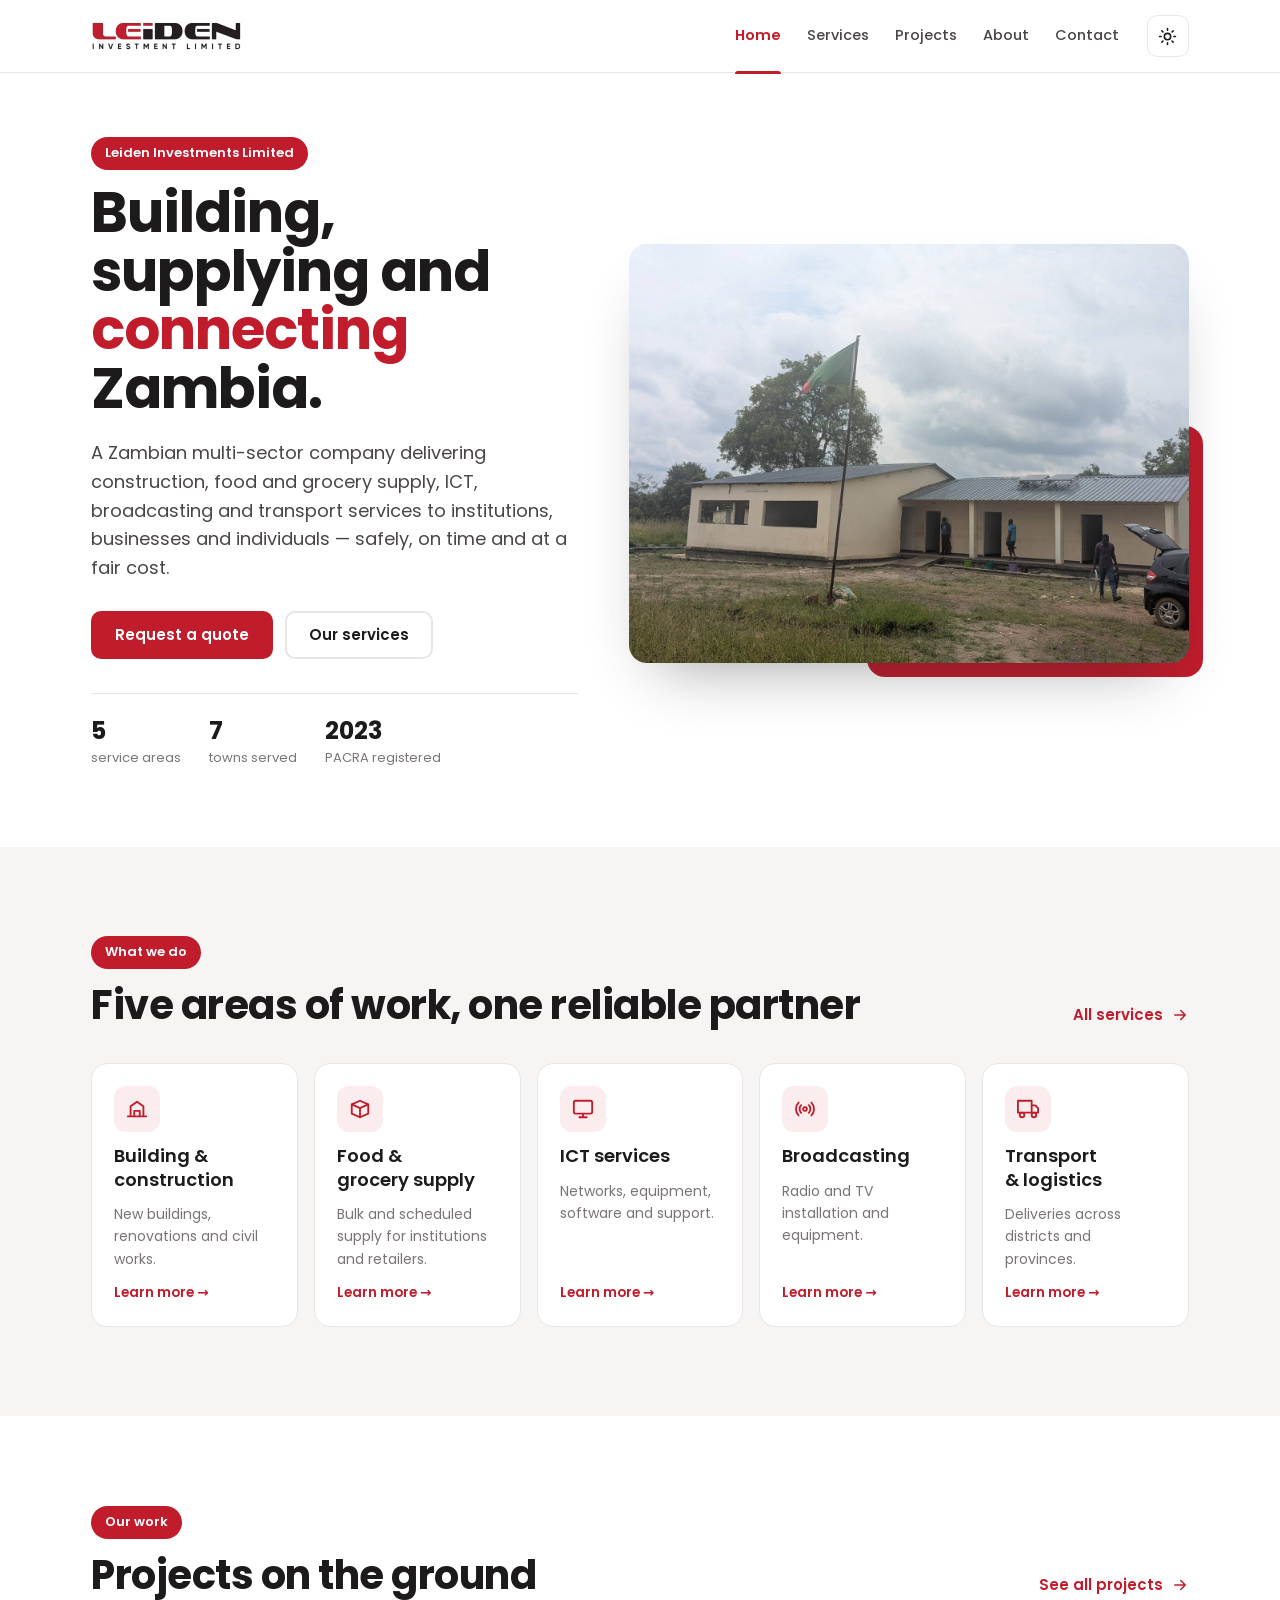
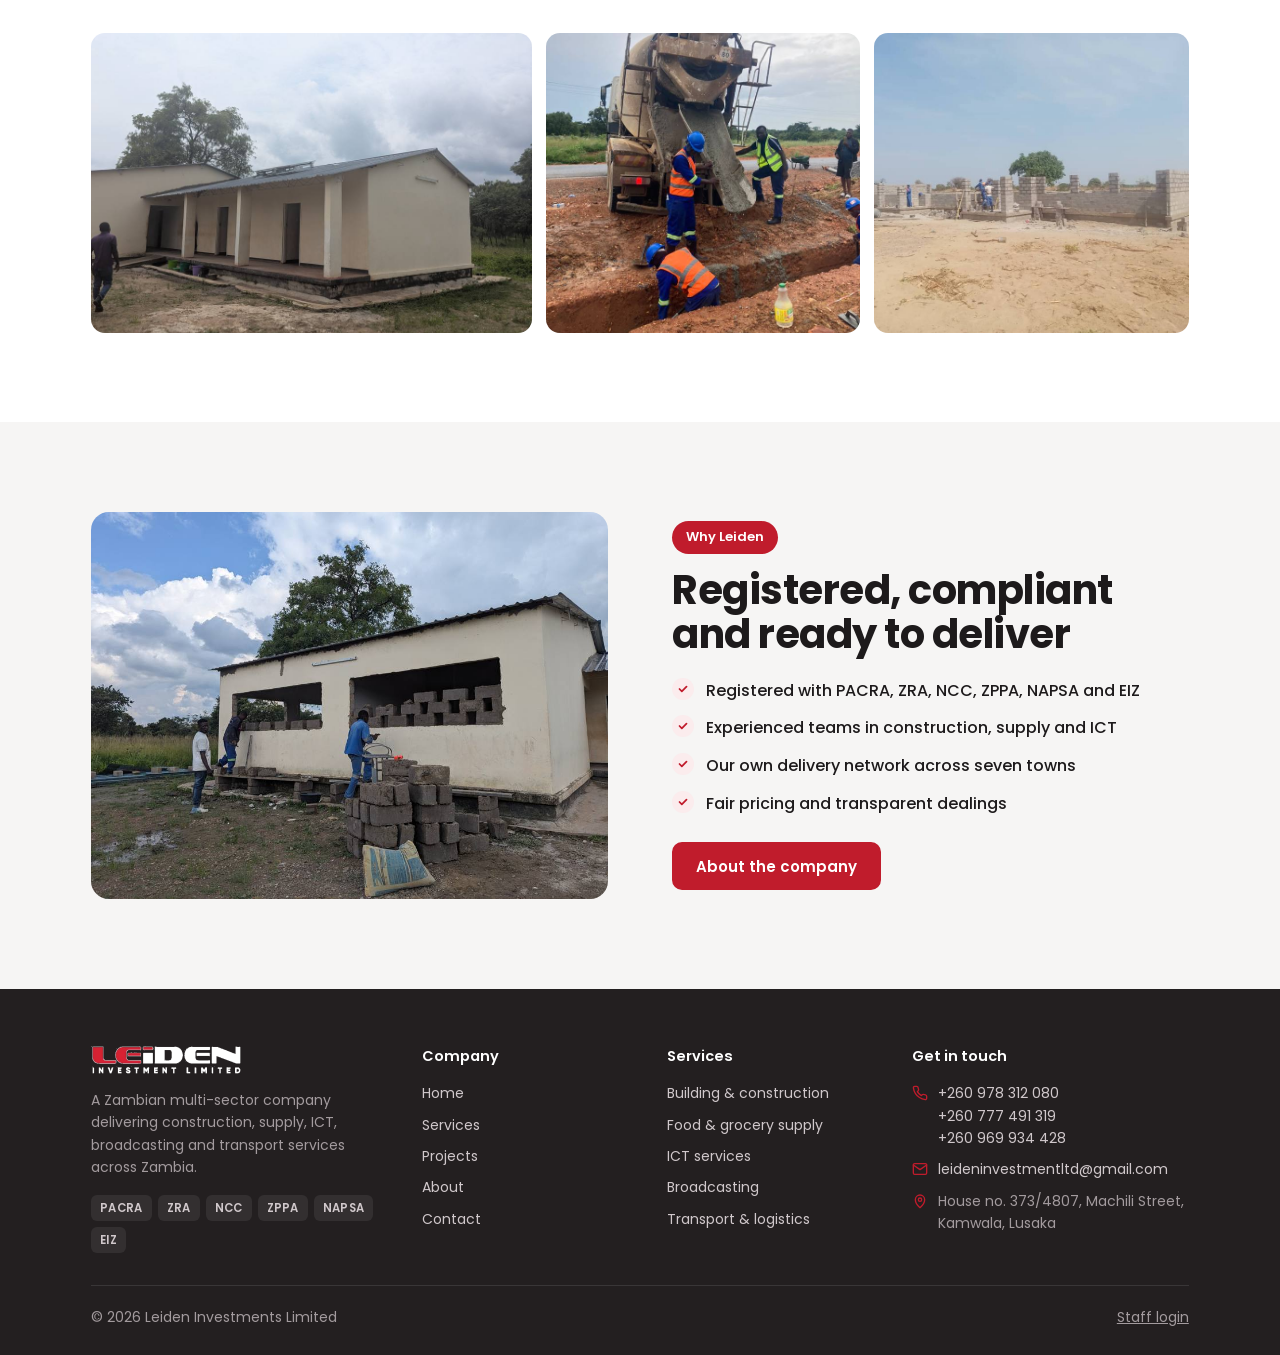
==== commit 04a9c3c3: "update" ====
--- a/index.html
+++ b/index.html
@@ -2,1375 +2,78 @@
 <html lang="en">
 <head>
 <meta charset="UTF-8">
-<meta name="viewport" content="width=device-width, initial-scale=1.0">
-<title>Ndola Land Management System</title>
-<script src="https://www.gstatic.com/firebasejs/10.12.2/firebase-app-compat.js"></script>
-<script src="https://www.gstatic.com/firebasejs/10.12.2/firebase-auth-compat.js"></script>
-<script src="https://www.gstatic.com/firebasejs/10.12.2/firebase-firestore-compat.js"></script>
+<meta name="viewport" content="width=device-width, initial-scale=1">
+<title>Leiden Investments Limited — Construction, supply, ICT & more in Zambia</title>
+<meta name="description" content="Leiden Investments Limited is a Zambian multi-sector company providing construction, food and grocery supply, ICT, broadcasting and transport services.">
 <link rel="preconnect" href="https://fonts.googleapis.com">
-<link href="https://fonts.googleapis.com/css2?family=Inter:wght@400;500;600;700&family=JetBrains+Mono:wght@500;600&display=swap" rel="stylesheet">
-<style>
-  :root{
-    --primary:#14532D;
-    --primary-dark:#0B3B20;
-    --primary-tint:#ECF5EF;
-    --accent:#14532D;
-    --bg:#F6F7F9;
-    --surface:#FFFFFF;
-    --ink:#111827;
-    --ink-muted:#6B7280;
-    --ink-soft:#9CA3AF;
-    --border:#E5E7EB;
-    --border-strong:#D1D5DB;
-    --available:#15803D;
-    --pending:#B45309;
-    --sold:#1E3A8A;
-    --rejected:#B91C1C;
-    --sidebar:#0F1F17;
-    --radius:10px;
-    --shadow:0 1px 2px rgba(16,24,40,0.04), 0 1px 3px rgba(16,24,40,0.06);
-  }
-  *{box-sizing:border-box;}
-  html,body{margin:0;padding:0;}
-  body{
-    background:var(--bg); color:var(--ink);
-    font-family:'Inter',-apple-system,'Segoe UI',Roboto,sans-serif; font-size:14px; line-height:1.5;
-    -webkit-font-smoothing:antialiased;
-  }
-  h1,h2,h3{font-family:inherit; margin:0; letter-spacing:-0.015em; font-weight:600;}
-  p{margin:0;}
-  button{font-family:inherit; cursor:pointer;}
-  input,textarea,select{font-family:inherit;}
-  a{color:inherit;}
-  :focus-visible{outline:2px solid rgba(20,83,45,0.45); outline-offset:2px;}
-
-  /* Reference codes & status */
-  .code{
-    font-family:'JetBrains Mono',ui-monospace,monospace; font-weight:500; font-size:12px;
-    display:inline-block; padding:2px 7px; border-radius:5px;
-    background:#F3F4F6; color:var(--ink) !important; border:1px solid var(--border) !important;
-  }
-  .code.lg{font-size:13px; padding:4px 10px;}
-  .pill{
-    display:inline-flex; align-items:center; gap:6px;
-    font-size:12px; font-weight:500; padding:2px 10px; border-radius:999px; white-space:nowrap;
-  }
-  .pill::before{content:''; width:6px; height:6px; border-radius:50%; background:currentColor;}
-  .pill.available, .pill.approved{color:var(--available); background:#ECFDF3;}
-  .pill.pending{color:var(--pending); background:#FFFAEB;}
-  .pill.sold{color:var(--sold); background:#EFF4FF;}
-  .pill.rejected{color:var(--rejected); background:#FEF3F2;}
-
-  /* Login */
-  .login-page{min-height:100vh; display:grid; grid-template-columns:1fr 1fr; background:var(--surface);}
-  .login-brand{
-    background:var(--sidebar); color:#fff; padding:48px 56px; display:flex; flex-direction:column; justify-content:space-between;
-    background-image:radial-gradient(circle at 20% 110%, rgba(34,197,94,0.18), transparent 55%);
-  }
-  .login-brand .top{display:flex; align-items:center; gap:12px;}
-  .login-brand .emblem{
-    height:40px; padding:0 10px; border-radius:10px; background:#fff; color:var(--sidebar);
-    display:flex; align-items:center; justify-content:center; font-weight:700; font-size:12px; letter-spacing:0.04em;
-  }
-  .login-brand .top span{font-weight:600; font-size:15px;}
-  .login-brand h1{font-size:34px; line-height:1.2; max-width:420px; font-weight:600;}
-  .login-brand .tag{margin-top:14px; color:rgba(255,255,255,0.65); font-size:15px; max-width:400px;}
-  .login-brand .foot{font-size:12.5px; color:rgba(255,255,255,0.45);}
-  .login-form-side{display:flex; align-items:center; justify-content:center; padding:40px 24px;}
-  .login-card{width:100%; max-width:380px;}
-  .login-panel h2{font-size:24px; margin-bottom:6px;}
-  .login-panel .sub{font-size:14px; color:var(--ink-muted); margin-bottom:28px;}
-  .login-panel .btn-full{padding:11px 16px; font-size:14px; margin-top:6px;}
-  @media (max-width:880px){ .login-page{grid-template-columns:1fr;} .login-brand{display:none;} }
-
-  /* App shell */
-  .shell{display:grid; grid-template-columns:248px 1fr; min-height:100vh;}
-  .shell.with-dock{grid-template-columns:248px 1fr 410px;}
-  @media (max-width:1300px){
-    .shell.with-dock{grid-template-columns:248px 1fr; grid-template-areas:"sidebar main" "sidebar dock";}
-    .shell.with-dock .sidebar{grid-area:sidebar;}
-    .shell.with-dock .main{grid-area:main;}
-    .shell.with-dock .right-dock{grid-area:dock; margin:0 32px 32px;}
-  }
-  .sidebar{
-    background:var(--sidebar); color:#fff; padding:20px 14px; display:flex; flex-direction:column;
-    position:sticky; top:0; height:100vh;
-  }
-  .sidebar .brand{display:flex; align-items:center; gap:10px; padding:4px 8px 22px; border-bottom:1px solid rgba(255,255,255,0.08); margin-bottom:18px;}
-  .sidebar .brand .emblem{
-    height:32px; padding:0 7px; border-radius:8px; background:#fff; color:var(--sidebar); flex-shrink:0;
-    display:flex; align-items:center; justify-content:center; font-weight:700; font-size:10.5px; letter-spacing:0.03em;
-  }
-  .sidebar .brand .name{font-size:13px; font-weight:600; line-height:1.3;}
-  .sidebar .section-label{font-size:11px; font-weight:500; text-transform:uppercase; letter-spacing:0.06em; color:rgba(255,255,255,0.4); padding:0 10px; margin-bottom:8px;}
-  .sidebar nav{display:flex; flex-direction:column; gap:2px; flex:1;}
-  .sidebar nav .item{
-    display:flex; align-items:center; gap:10px; padding:9px 10px; border-radius:7px;
-    font-size:14px; font-weight:500; background:rgba(255,255,255,0.08); color:#fff;
-  }
-  .sidebar nav .item svg{opacity:0.8;}
-  .sidebar .user-card{border-top:1px solid rgba(255,255,255,0.08); padding-top:16px; margin-top:16px;}
-  .sidebar .user-row{display:flex; align-items:center; gap:10px; padding:0 6px; margin-bottom:14px;}
-  .sidebar .avatar{
-    width:34px; height:34px; border-radius:50%; background:rgba(255,255,255,0.12);
-    display:flex; align-items:center; justify-content:center; font-size:12px; font-weight:600; flex-shrink:0;
-  }
-  .sidebar .user-row .u{font-size:13px; font-weight:500; overflow:hidden; text-overflow:ellipsis; white-space:nowrap;}
-  .sidebar .user-row .r{font-size:12px; color:rgba(255,255,255,0.5);}
-  .sidebar .side-actions{display:flex; gap:6px;}
-  .sidebar .switch-btn, .sidebar .side-btn{
-    flex:1; background:transparent; border:1px solid rgba(255,255,255,0.14); color:rgba(255,255,255,0.85);
-    padding:7px 8px; border-radius:7px; font-size:12.5px; font-weight:500; transition:background .15s ease;
-  }
-  .sidebar .switch-btn:hover, .sidebar .side-btn:hover{background:rgba(255,255,255,0.08); color:#fff;}
-
-  .main{padding:28px 32px 56px; min-width:0;}
-  .topbar{
-    display:flex; align-items:center; justify-content:space-between; gap:12px; flex-wrap:wrap;
-    margin-bottom:24px;
-  }
-  .topbar h1{font-size:22px;}
-  .topbar .timestamp{font-size:13px; color:var(--ink-muted);}
-  .page-sub{font-size:13.5px; color:var(--ink-muted); margin-top:2px;}
-
-  .stats-row{display:grid; grid-template-columns:repeat(auto-fit,minmax(170px,1fr)); gap:16px; margin-bottom:24px;}
-  .stat-card{
-    background:var(--surface); border:1px solid var(--border); border-radius:var(--radius);
-    padding:18px 20px; box-shadow:var(--shadow); display:flex; flex-direction:column-reverse; gap:6px;
-  }
-  .stat-card .n{font-size:26px; font-weight:600; letter-spacing:-0.02em; line-height:1.15;}
-  .stat-card .l{font-size:13px; color:var(--ink-muted); font-weight:500;}
-
-  .panel{
-    background:var(--surface); border:1px solid var(--border); border-radius:var(--radius);
-    box-shadow:var(--shadow); padding:20px 22px; margin-bottom:24px;
-  }
-  .panel-head{display:flex; align-items:center; justify-content:space-between; margin-bottom:16px; flex-wrap:wrap; gap:8px;}
-  .panel-head h2{font-size:15px;}
-  .panel-head .hint{font-size:13px; color:var(--ink-muted);}
-  .right-dock{
-    margin:28px 32px 32px 0; padding:20px 22px; align-self:start;
-    border:1px solid var(--border); border-radius:var(--radius); background:var(--surface);
-    box-shadow:var(--shadow); overflow-x:auto;
-  }
-
-  .right-dock td, .right-dock th{white-space:nowrap; padding-left:10px; padding-right:10px;}
-  .layout-2col{display:grid; grid-template-columns:1.5fr 1fr; gap:24px; align-items:start;}
-  @media (max-width:960px){ .layout-2col{grid-template-columns:1fr;} }
-  .layout-map{display:grid; grid-template-columns:2.2fr 1fr; gap:24px; align-items:start;}
-  @media (max-width:1100px){ .layout-map{grid-template-columns:1fr;} }
-
-  /* Map */
-  .map-canvas{
-    position:relative; width:100%; aspect-ratio:700/460; border-radius:8px; overflow:hidden;
-    border:1px solid var(--border); cursor:crosshair; user-select:none;
-  }
-  .map-canvas.readonly{cursor:default;}
-  .map-canvas svg{width:100%; height:100%; display:block;}
-  #plotsLayer{position:absolute; inset:0; pointer-events:none;}
-  .plot-shape{
-    position:absolute; border:1.5px solid #fff; border-radius:3px; cursor:pointer; pointer-events:auto;
-    box-shadow:0 1px 3px rgba(0,0,0,0.25); transition:filter .12s ease;
-    display:flex; align-items:center; justify-content:center; overflow:hidden;
-    font-family:'JetBrains Mono',monospace; font-size:9px; font-weight:600; color:#fff;
-  }
-  .plot-shape:hover{filter:brightness(1.12);}
-  .plot-shape.available{background:rgba(21,128,61,0.8);}
-  .plot-shape.pending{background:rgba(217,119,6,0.85);}
-  .plot-shape.sold{background:rgba(30,58,138,0.82);}
-  .plot-shape.temp{background:rgba(20,83,45,0.12); border:1.5px dashed var(--primary); pointer-events:none; box-shadow:none;}
-  .map-legend{
-    position:absolute; right:10px; bottom:10px; background:rgba(255,255,255,0.95); border:1px solid var(--border);
-    border-radius:8px; padding:8px 12px; pointer-events:none; box-shadow:var(--shadow);
-  }
-  .map-legend .row{display:flex; align-items:center; gap:7px; font-size:11.5px; color:var(--ink-muted); margin:2px 0;}
-  .map-legend .dot{width:9px; height:9px; border-radius:2px; flex-shrink:0;}
-
-  /* Forms */
-  .form-field{margin-bottom:16px;}
-  .form-field label{display:block; font-size:13px; font-weight:500; color:#374151; margin-bottom:6px;}
-  .form-field input, .form-field textarea, .form-field select{
-    width:100%; padding:9px 12px; border:1px solid var(--border-strong); border-radius:8px; font-size:14px; color:var(--ink);
-    background:#fff; transition:border-color .15s ease, box-shadow .15s ease;
-  }
-  .form-field input::placeholder{color:var(--ink-soft);}
-  .form-field input:focus, .form-field textarea:focus, .form-field select:focus{
-    outline:none; border-color:var(--primary); box-shadow:0 0 0 3px rgba(20,83,45,0.12);
-  }
-  .form-field input[readonly]{background:#F9FAFB; color:var(--ink); border-color:var(--border);}
-  .filter-select{
-    padding:7px 10px; border:1px solid var(--border-strong); border-radius:8px; font-size:13px; background:#fff; color:var(--ink);
-  }
-  .form-row-2{display:grid; grid-template-columns:1fr 1fr; gap:12px;}
-
-  /* Buttons */
-  .btn{
-    display:inline-flex; align-items:center; justify-content:center; gap:6px;
-    padding:9px 16px; border-radius:8px; font-size:13.5px; font-weight:500; border:1px solid transparent;
-    transition:background .15s ease, border-color .15s ease;
-  }
-  .btn-primary, .btn-accent{background:var(--primary); color:#fff;}
-  .btn-primary:hover, .btn-accent:hover{background:var(--primary-dark);}
-  .btn-ghost{background:#fff; color:#374151; border-color:var(--border-strong);}
-  .btn-ghost:hover{background:#F9FAFB;}
-  .btn-approve{background:#fff; color:var(--available); border-color:#ABEFC6;}
-  .btn-approve:hover{background:#ECFDF3;}
-  .btn-reject{background:#fff; color:var(--rejected); border-color:#FECDCA;}
-  .btn-reject:hover{background:#FEF3F2;}
-  .btn-block{background:#fff; color:#374151; border-color:var(--border-strong);}
-  .btn-block:hover{background:#F9FAFB;}
-  .btn-row{display:flex; gap:8px; margin-top:18px; flex-wrap:wrap;}
-  .btn-sm{padding:6px 12px; font-size:12.5px;}
-  .btn-full{width:100%;}
-  .btn[disabled]{opacity:0.6; cursor:wait;}
-
-  .empty-note{
-    border:1px dashed var(--border-strong); border-radius:8px; padding:28px 20px; text-align:center;
-    color:var(--ink-muted); font-size:13.5px; background:#FCFCFD;
-  }
-  .field-hint{font-size:12.5px; color:var(--ink-muted); margin-top:12px;}
-
-  /* Tables */
-  table{width:100%; border-collapse:separate; border-spacing:0;}
-  th{
-    text-align:left; font-size:12px; font-weight:500; color:var(--ink-muted);
-    padding:10px 12px; background:#F9FAFB; border-bottom:1px solid var(--border); white-space:nowrap;
-  }
-  th:first-child{border-top-left-radius:8px;} th:last-child{border-top-right-radius:8px;}
-  td{padding:12px; font-size:13.5px; border-bottom:1px solid var(--border); vertical-align:middle;}
-  tbody tr:hover td{background:#FAFAFB;}
-  tr:last-child td{border-bottom:none;}
-
-  .plot-list-item{display:flex; align-items:center; justify-content:space-between; gap:10px; padding:12px 2px; border-bottom:1px solid var(--border);}
-  .plot-list-item:last-child{border-bottom:none;}
-  .plot-list-item .meta{font-size:12.5px; color:var(--ink-muted); margin-top:5px;}
-
-  .plot-card-grid{display:grid; grid-template-columns:repeat(auto-fill,minmax(230px,1fr)); gap:14px;}
-  .plot-card{border:1px solid var(--border); border-radius:10px; padding:16px; display:flex; flex-direction:column; gap:8px; background:#fff; transition:border-color .15s ease, box-shadow .15s ease;}
-  .plot-card:hover{border-color:var(--border-strong); box-shadow:var(--shadow);}
-  .plot-card .row{display:flex; justify-content:space-between; align-items:center;}
-  .plot-card .location{font-size:14px; font-weight:600; margin-top:4px;}
-  .plot-card .size{font-size:12.5px; color:var(--ink-muted);}
-  .plot-card .btn{margin-top:6px;}
-
-  .log-item{display:flex; gap:14px; padding:12px 0; border-bottom:1px solid var(--border);}
-  .log-item:last-child{border-bottom:none;}
-  .log-item .log-ts{font-size:12px; color:var(--ink-soft); width:96px; flex-shrink:0; padding-top:1px;}
-  .log-item .log-body .action{font-size:13.5px; font-weight:500;}
-  .log-item .log-body .detail{font-size:12.5px; color:var(--ink-muted); margin-top:2px;}
-
-  /* Modal */
-  .modal-overlay{position:fixed; inset:0; background:rgba(17,24,39,0.45); display:flex; align-items:center; justify-content:center; padding:20px; z-index:1000; backdrop-filter:blur(2px);}
-  .modal-box{background:var(--surface); border-radius:14px; padding:26px; width:100%; max-width:440px; box-shadow:0 24px 48px -12px rgba(16,24,40,0.25);}
-  .modal-box h2{font-size:18px; margin-bottom:4px;}
-  .modal-box .sub{font-size:13.5px; color:var(--ink-muted); margin-bottom:20px;}
-
-  .login-error{color:var(--rejected); background:#FEF3F2; border:1px solid #FECDCA; border-radius:8px; padding:10px 12px; font-size:13px; margin-bottom:18px;}
-  .login-info{color:var(--primary); background:var(--primary-tint); border-radius:8px; padding:10px 12px; font-size:13px; margin-bottom:18px;}
-  .loading-screen{min-height:100vh; display:flex; align-items:center; justify-content:center; color:var(--ink-muted); font-size:14px;}
-
-  @media (max-width:820px){
-    .shell, .shell.with-dock{grid-template-columns:1fr; grid-template-areas:none;}
-    .shell.with-dock .sidebar, .shell.with-dock .main, .shell.with-dock .right-dock{grid-area:auto;}
-    .sidebar{position:static; height:auto; flex-direction:row; align-items:center; padding:12px 16px; gap:12px;}
-    .sidebar .brand{border:none; margin:0; padding:0;}
-    .sidebar .section-label, .sidebar nav, .sidebar .user-row{display:none;}
-    .sidebar .user-card{border:none; margin:0 0 0 auto; padding:0;}
-    .main{padding:20px 16px 40px;}
-    .right-dock{margin:0 16px 24px !important;}
-  }
-</style>
+<link href="https://fonts.googleapis.com/css2?family=Poppins:wght@400;500;600;700&display=swap" rel="stylesheet">
+<link rel="stylesheet" href="css/site.css">
+<link rel="icon" href="img/logo.png">
+<script>try{var t=localStorage.getItem("leiden-theme");if(t)document.documentElement.dataset.theme=t;}catch(e){}</script>
 </head>
 <body>
-<div id="app"></div>
-<div id="modalRoot"></div>
+<header>
+  <div class="wrap nav">
+    <a class="logo" href="index.html" aria-label="Leiden Investments Limited — home"><img class="dk" src="img/logo.png" alt="Leiden Investments Limited"><img class="lt" src="img/logo-light.png" alt=""></a>
+    <nav class="links" id="links"><a href="index.html" class=active aria-current=page>Home</a><a href="services.html">Services</a><a href="projects.html">Projects</a><a href="about.html">About</a><a href="contact.html">Contact</a></nav>
+    <button class="theme" id="theme" aria-label="Switch to dark mode" title="Light / dark mode"><svg class="sun" viewBox="0 0 24 24" fill="none" stroke="currentColor" stroke-width="2" stroke-linecap="round" stroke-linejoin="round"><circle cx="12" cy="12" r="4"/><path d="M12 2v2M12 20v2M4.9 4.9l1.4 1.4M17.7 17.7l1.4 1.4M2 12h2M20 12h2M4.9 19.1l1.4-1.4M17.7 6.3l1.4-1.4"/></svg><svg class="moon" viewBox="0 0 24 24" fill="none" stroke="currentColor" stroke-width="2" stroke-linecap="round" stroke-linejoin="round"><path d="M21 12.8A9 9 0 1 1 11.2 3a7 7 0 0 0 9.8 9.8z"/></svg></button>
+    <button class="burger" id="burger" aria-label="Open menu" aria-expanded="false"><svg viewBox="0 0 24 24" fill="none" stroke="currentColor" stroke-width="2" stroke-linecap="round"><path d="M4 7h16M4 12h16M4 17h16"/></svg></button>
+  </div>
+</header>
+<main>
 
-<script>
-const MAP_EXTENT_E = 1000;
-const MAP_EXTENT_N = 650;
-const LAND_RATE_PER_SQM = 850;
-
-// ================= Firebase =================
-const firebaseConfig = {
-  apiKey: "AIzaSyDY094AYc7ouwRSympqCeWywT1SCVPDgws",
-  authDomain: "unihome1-3e107.firebaseapp.com",
-  projectId: "unihome1-3e107",
-  storageBucket: "unihome1-3e107.firebasestorage.app",
-  messagingSenderId: "420673785021",
-  appId: "1:420673785021:web:98b3740311f0553d617bd4",
-  measurementId: "G-KQSJ8L6TW3"
-};
-firebase.initializeApp(firebaseConfig);
-const auth = firebase.auth();
-const db = firebase.firestore();
-
-const SYSTEM_NAME = 'Ndola Land Management System';
-const EMAIL_DOMAIN = 'ndola-lms.app';
-
-// Default IT manager account (created automatically the first time it signs in)
-const DEFAULT_ADMIN_USERNAME = 'admin@IT';
-const DEFAULT_ADMIN_PASSWORD = 'Admin@123';
-
-// "chanda@PLANNING" -> "chanda.planning@ndola-lms.app"
-function usernameToEmail(username){
-  const [local, dept] = username.trim().toLowerCase().split('@');
-  if(!local || !dept) return null;
-  return `${local}.${dept}@${EMAIL_DOMAIN}`;
-}
-const DEFAULT_ADMIN_EMAIL = usernameToEmail(DEFAULT_ADMIN_USERNAME);
-
-const state = { plots: [], applications: [], activityLog: [], users: [] };
-let currentUser = null;
-let currentView = 'loading';
-let unsubscribers = [];
-let loginMessage = null; // { type:'error'|'info', text }
-
-const DEPT_META = {
-  lands:   { label:'Planning', code:'PL', color:'#1B4332', desc:'Cut out and register new plots on the map.' },
-  legal:   { label:'Legal',    code:'LG', color:'#8A5A2B', desc:'View available plots and apply to sell to a buyer.' },
-  finance: { label:'Finance',  code:'FN', color:'#22577A', desc:'Approve or reject pending sale applications.' },
-  it:      { label:'IT',       code:'IT', color:'#5C4A72', desc:'Manage user accounts and monitor the system.' },
-  auditor: { label:'Auditor',  code:'AU', color:'#4B5563', desc:'View system activity without making changes.' }
-};
-
-function esc(v){
-  return String(v ?? '').replace(/[&<>"']/g, c => ({'&':'&amp;','<':'&lt;','>':'&gt;','"':'&quot;',"'":'&#39;'}[c]));
-}
-function friendlyError(err){
-  const map = {
-    'auth/operation-not-allowed': 'Email/Password sign-in is not enabled in the Firebase console (Authentication → Sign-in method).',
-    'auth/too-many-requests': 'Too many attempts. Wait a moment and try again.',
-    'auth/network-request-failed': 'Network error. Check your internet connection.',
-    'auth/weak-password': 'Password must be at least 6 characters.',
-    'auth/email-already-in-use': 'That username is already taken.',
-    'permission-denied': 'You do not have permission to do that. Check the Firestore security rules.'
-  };
-  return map[err && err.code] || (err && err.message) || 'Something went wrong.';
-}
-
-// ---------- Auth state ----------
-auth.onAuthStateChanged(async (fbUser) => {
-  stopListeners();
-  if(!fbUser){
-    currentUser = null;
-    navigateTo('login');
-    return;
-  }
-  try{
-    const ref = db.collection('users').doc(fbUser.uid);
-    let snap = await ref.get();
-    // First sign-in of the default IT manager: create its profile
-    if(!snap.exists && fbUser.email === DEFAULT_ADMIN_EMAIL){
-      await ref.set({
-        username: DEFAULT_ADMIN_USERNAME, role:'it', fullName:'IT Manager', nrc:'—',
-        status:'active', system:true, createdAt:new Date().toISOString()
-      });
-      snap = await ref.get();
-    }
-    if(!snap.exists){
-      loginMessage = { type:'error', text:'This account has no profile in the system. Contact IT.' };
-      await auth.signOut(); return;
-    }
-    const profile = { id: snap.id, ...snap.data() };
-    if(profile.status !== 'active'){
-      loginMessage = { type:'error', text:`This account has been ${profile.status}. Contact IT.` };
-      await auth.signOut(); return;
-    }
-    currentUser = profile;
-    startListeners();
-    navigateTo(profile.role);
-  } catch(err){
-    loginMessage = { type:'error', text: friendlyError(err) };
-    await auth.signOut();
-  }
-});
-
-async function handleLogin(){
-  const username = document.getElementById('loginUsername').value.trim();
-  const password = document.getElementById('loginPassword').value;
-  const email = usernameToEmail(username);
-  if(!email || !password){ renderLogin({ type:'error', text:'Enter your username (e.g. name@PLANNING) and password.' }); return; }
-  const btn = document.getElementById('loginBtn');
-  if(btn){ btn.disabled = true; btn.textContent = 'Signing in…'; }
-  try{
-    await auth.signInWithEmailAndPassword(email, password);
-  } catch(err){
-    const badCreds = ['auth/user-not-found','auth/invalid-credential','auth/invalid-login-credentials','auth/wrong-password','auth/invalid-email'].includes(err.code);
-    if(badCreds && email === DEFAULT_ADMIN_EMAIL && password === DEFAULT_ADMIN_PASSWORD){
-      // Default IT manager doesn't exist yet: create it
-      try{ await auth.createUserWithEmailAndPassword(email, password); return; }
-      catch(err2){
-        renderLogin({ type:'error', text: err2.code === 'auth/email-already-in-use' ? 'Incorrect username or password.' : friendlyError(err2) });
-        return;
-      }
-    }
-    renderLogin({ type:'error', text: badCreds ? 'Incorrect username or password.' : friendlyError(err) });
-  }
-}
-async function logout(){
-  userFilterRole = 'all';
-  await auth.signOut();
-}
-
-// ---------- Live data ----------
-function stopListeners(){
-  unsubscribers.forEach(u => u());
-  unsubscribers = [];
-  state.plots = []; state.applications = []; state.activityLog = []; state.users = [];
-}
-function startListeners(){
-  const onErr = err => console.error(err);
-  unsubscribers.push(db.collection('plots').onSnapshot(s => {
-    state.plots = s.docs.map(d => ({ id:d.id, ...d.data() })); scheduleRender();
-  }, onErr));
-  unsubscribers.push(db.collection('applications').onSnapshot(s => {
-    state.applications = s.docs.map(d => ({ id:d.id, ...d.data() })); scheduleRender();
-  }, onErr));
-  unsubscribers.push(db.collection('activityLog').orderBy('ts','desc').limit(200).onSnapshot(s => {
-    state.activityLog = s.docs.map(d => ({ id:d.id, ...d.data() })); scheduleRender();
-  }, onErr));
-  if(currentUser.role === 'it' || currentUser.role === 'auditor'){
-    unsubscribers.push(db.collection('users').onSnapshot(s => {
-      state.users = s.docs.map(d => ({ id:d.id, ...d.data() })); scheduleRender();
-    }, onErr));
-  }
-  // Watch own profile so a suspended/blocked user is signed out straight away
-  unsubscribers.push(db.collection('users').doc(currentUser.id).onSnapshot(s => {
-    if(!s.exists) return;
-    const data = s.data();
-    if(data.status !== 'active'){
-      loginMessage = { type:'error', text:`This account has been ${data.status}. Contact IT.` };
-      auth.signOut();
-    }
-  }, onErr));
-}
-
-// Re-render the current screen when data changes, keeping typed form values
-let renderQueued = false, renderAfterDrag = false;
-function scheduleRender(){
-  if(renderQueued) return;
-  renderQueued = true;
-  requestAnimationFrame(() => {
-    renderQueued = false;
-    if(!currentUser || currentView === 'login' || currentView === 'loading') return;
-    if(dragState){ renderAfterDrag = true; return; }
-    const saved = {};
-    document.querySelectorAll('#app input[id], #app select[id], #app textarea[id]').forEach(el => { if(el.type !== 'file') saved[el.id] = el.value; });
-    const focusedId = document.activeElement && document.activeElement.id;
-    navigateTo(currentView);
-    Object.entries(saved).forEach(([id, v]) => { const el = document.getElementById(id); if(el) el.value = v; });
-    if(pendingRect && currentView === 'lands') showTempShape(pendingRect.x1, pendingRect.y1, pendingRect.x2, pendingRect.y2);
-    if(focusedId){ const f = document.getElementById(focusedId); if(f) f.focus(); }
-  });
-}
-
-// Sequential reference numbers (PLT-000001, APP-000001) kept in meta/counters
-async function nextNumber(field, prefix){
-  const ref = db.collection('meta').doc('counters');
-  const n = await db.runTransaction(async t => {
-    const s = await t.get(ref);
-    const v = ((s.exists && s.data()[field]) || 0) + 1;
-    t.set(ref, { [field]: v }, { merge:true });
-    return v;
-  });
-  return prefix + String(n).padStart(6,'0');
-}
-
-let busy = false;
-async function withBusy(fn){
-  if(busy) return;
-  busy = true;
-  try{ await fn(); }
-  catch(err){ console.error(err); alert(friendlyError(err)); }
-  finally{ busy = false; }
-}
-
-function exportData(){
-  const payload = {
-    system: SYSTEM_NAME,
-    exportedAt: new Date().toISOString(),
-    plots: state.plots,
-    applications: state.applications,
-    activityLog: state.activityLog,
-    users: state.users
-  };
-  const blob = new Blob([JSON.stringify(payload, null, 2)], { type: 'application/json' });
-  const url = URL.createObjectURL(blob);
-  const a = document.createElement('a');
-  a.href = url;
-  a.download = 'ndola-lms-data.json';
-  document.body.appendChild(a);
-  a.click();
-  document.body.removeChild(a);
-  URL.revokeObjectURL(url);
-}
-
-function openChangePasswordModal(){
-  openModal(`
-    <h2>Change password</h2>
-    <p class="sub">${esc(currentUser.username)}</p>
-    <div class="form-field"><label>Current password</label><input id="cpCurrent" type="password"></div>
-    <div class="form-field"><label>New password</label><input id="cpNew" type="password" placeholder="At least 6 characters"></div>
-    <div class="form-field"><label>Confirm new password</label><input id="cpConfirm" type="password"></div>
-    <div class="btn-row">
-      <button class="btn btn-primary" onclick="changePassword()">Update password</button>
-      <button class="btn btn-ghost" onclick="closeModal()">Cancel</button>
+<section class="hero">
+  <div class="wrap hero-grid">
+    <div>
+      <span class="ribbon">Leiden Investments Limited</span>
+      <h1>Building, supplying and <em>connecting</em> Zambia.</h1>
+      <p class="lead">A Zambian multi-sector company delivering construction, food and grocery supply, ICT, broadcasting and transport services to institutions, businesses and individuals — safely, on time and at a fair cost.</p>
+      <div class="cta"><a class="btn" href="contact.html">Request a quote</a><a class="btn ghost" href="services.html">Our services</a></div>
+      <div class="facts"><div><b>5</b><span>service areas</span></div><div><b>7</b><span>towns served</span></div><div><b>2023</b><span>PACRA registered</span></div></div>
     </div>
-  `);
-}
-function changePassword(){
-  const cur = document.getElementById('cpCurrent').value;
-  const nw = document.getElementById('cpNew').value;
-  const cf = document.getElementById('cpConfirm').value;
-  if(nw.length < 6){ alert('New password must be at least 6 characters.'); return; }
-  if(nw !== cf){ alert('The new passwords do not match.'); return; }
-  withBusy(async () => {
-    const user = auth.currentUser;
-    const cred = firebase.auth.EmailAuthProvider.credential(user.email, cur);
-    try{ await user.reauthenticateWithCredential(cred); }
-    catch(err){ alert('Current password is incorrect.'); return; }
-    await user.updatePassword(nw);
-    await log(DEPT_META[currentUser.role].label, 'Password changed', currentUser.username);
-    closeModal();
-    alert('Password updated.');
-  });
-}
-
-function fmtK(n){ return 'K ' + Number(n||0).toLocaleString('en-US', {minimumFractionDigits:2, maximumFractionDigits:2}); }
-function fmtDate(iso){
-  const d = new Date(iso);
-  return d.toLocaleDateString('en-GB',{day:'2-digit',month:'short',year:'numeric'}) + ' · ' + d.toLocaleTimeString('en-GB',{hour:'2-digit',minute:'2-digit'});
-}
-function fmtLogTs(iso){
-  const d = new Date(iso);
-  return d.toLocaleDateString('en-GB',{day:'2-digit',month:'short'}) + ' ' + d.toLocaleTimeString('en-GB',{hour:'2-digit',minute:'2-digit'});
-}
-function pill(status){ return `<span class="pill ${status}">${status.charAt(0).toUpperCase()+status.slice(1)}</span>`; }
-function statusColor(status){ return {available:'#2F9E44', pending:'#E8A33D', sold:'#1B4332', rejected:'#C1443C'}[status] || '#888'; }
-function log(dept, action, detail){
-  return db.collection('activityLog').add({
-    ts:new Date().toISOString(), dept, action, detail,
-    by: currentUser ? currentUser.username : null
-  }).catch(err => console.error('Log failed', err));
-}
-function closeModal(){ document.getElementById('modalRoot').innerHTML = ''; }
-function openModal(html){ document.getElementById('modalRoot').innerHTML = `<div class="modal-overlay" onclick="if(event.target===this) closeModal()"><div class="modal-box">${html}</div></div>`; }
-
-function navigateTo(view){
-  currentView = view;
-  if(view === 'loading') renderLoading();
-  else if(view === 'login') renderLogin();
-  else if(view === 'lands') renderLands();
-  else if(view === 'legal') renderLegal();
-  else if(view === 'finance') renderFinance();
-  else if(view === 'it') renderIT();
-  else if(view === 'auditor') renderAuditor();
-}
-function renderLoading(){
-  document.getElementById('app').innerHTML = `<div class="loading-screen">Connecting to ${SYSTEM_NAME}…</div>`;
-}
-
-function shell(contentHtml, dockHtml){
-  const meta = DEPT_META[currentUser.role];
-  const hasDock = !!dockHtml;
-  const initials = (currentUser.fullName || currentUser.username).split(/\s+/).map(w => w[0]).join('').slice(0,2).toUpperCase();
-  document.getElementById('app').innerHTML = `
-    <div class="shell ${hasDock ? 'with-dock' : ''}">
-      <aside class="sidebar">
-        <div class="brand">
-          <div class="emblem">NLMS</div>
-          <div class="name">Ndola Land<br>Management System</div>
-        </div>
-        <div class="section-label">${meta.label} department</div>
-        <nav>
-          <div class="item">
-            <svg width="16" height="16" viewBox="0 0 24 24" fill="none" stroke="currentColor" stroke-width="2" stroke-linecap="round" stroke-linejoin="round"><rect x="3" y="3" width="7" height="9" rx="1"/><rect x="14" y="3" width="7" height="5" rx="1"/><rect x="14" y="12" width="7" height="9" rx="1"/><rect x="3" y="16" width="7" height="5" rx="1"/></svg>
-            Dashboard
-          </div>
-        </nav>
-        <div class="user-card">
-          <div class="user-row">
-            <div class="avatar">${esc(initials)}</div>
-            <div style="min-width:0;">
-              <div class="u">${esc(currentUser.username)}</div>
-              <div class="r">${meta.label}</div>
-            </div>
-          </div>
-          <div class="side-actions">
-            <button class="side-btn" onclick="openChangePasswordModal()">Password</button>
-            <button class="switch-btn" onclick="logout()">Log out</button>
-          </div>
-        </div>
-      </aside>
-      <main class="main">${contentHtml}</main>
-      ${hasDock ? `<aside class="right-dock">${dockHtml}</aside>` : ''}
-    </div>`;
-}
-
-function renderLogin(msg){
-  msg = msg || loginMessage;
-  loginMessage = null;
-  document.getElementById('app').innerHTML = `
-    <div class="login-page">
-      <div class="login-brand">
-        <div class="top"><div class="emblem">NLMS</div><span>Ndola Land Management System</span></div>
-        <div>
-          <h1>Land records, plot sales and approvals in one place.</h1>
-          <p class="tag">Planning, Legal, Finance, IT and Audit working from the same up-to-date register.</p>
-        </div>
-        <div class="foot">© ${new Date().getFullYear()} Ndola Land Management System</div>
-      </div>
-      <div class="login-form-side">
-        <div class="login-card">
-          <div class="login-panel">
-            <h2>Sign in</h2>
-            <p class="sub">Enter your credentials to access your dashboard.</p>
-            ${msg ? `<p class="${msg.type === 'info' ? 'login-info' : 'login-error'}">${esc(msg.text)}</p>` : ''}
-            <div class="form-field"><label>Username</label><input id="loginUsername" type="text" placeholder="name@DEPARTMENT" autocomplete="username" onkeydown="if(event.key==='Enter') handleLogin()"></div>
-            <div class="form-field"><label>Password</label><input id="loginPassword" type="password" placeholder="••••••••" autocomplete="current-password" onkeydown="if(event.key==='Enter') handleLogin()"></div>
-            <button id="loginBtn" class="btn btn-primary btn-full" onclick="handleLogin()">Sign in</button>
-          </div>
-        </div>
-      </div>
-    </div>`;
-}
-
-function pointToCoords(xPct, yPct){
-  return {
-    easting: Math.round((xPct / 100) * MAP_EXTENT_E),
-    northing: Math.round((1 - yPct / 100) * MAP_EXTENT_N)
-  };
-}
-function coordsToPoint(easting, northing){
-  return {
-    x: Math.min(98, Math.max(2, (easting / MAP_EXTENT_E) * 100)),
-    y: Math.min(98, Math.max(2, (1 - northing / MAP_EXTENT_N) * 100))
-  };
-}
-function blockForPoint(x, y){
-  const onRoad = (x > 45 && x < 51) || (y > 46 && y < 54);
-  if(onRoad) return 'Fronting the main road';
-  if(x < 45 && y < 46) return 'Block A';
-  if(x > 51 && y < 46) return 'Block B';
-  if(x < 45 && y > 54) return 'Block C';
-  return 'Block D';
-}
-
-function landsStatsHtml(){
-  const total = state.plots.length;
-  const available = state.plots.filter(p=>p.status==='available').length;
-  const pending = state.plots.filter(p=>p.status==='pending').length;
-  const sold = state.plots.filter(p=>p.status==='sold').length;
-  return `
-    <div class="stat-card"><div class="n">${total}</div><div class="l">Total plots</div></div>
-    <div class="stat-card"><div class="n" style="color:var(--available)">${available}</div><div class="l">Available</div></div>
-    <div class="stat-card"><div class="n" style="color:var(--pending)">${pending}</div><div class="l">Pending sale</div></div>
-    <div class="stat-card"><div class="n" style="color:var(--sold)">${sold}</div><div class="l">Sold</div></div>`;
-}
-function landsListHtml(){
-  if(state.plots.length === 0) return `<div class="empty-note">No plots yet. Enter coordinates or click the map to cut out the first one.</div>`;
-  const sorted = [...state.plots].sort((a,b)=> new Date(b.createdAt)-new Date(a.createdAt));
-  return sorted.map(p => `
-    <div class="plot-list-item">
-      <div>
-        <span class="code" style="color:var(--primary)">${p.plotNumber}</span>
-        <div class="meta">${esc(p.location)} · E${p.easting}m N${p.northing}m · ${p.sizeSqm} sqm · ${fmtK(p.value)}</div>
-      </div>
-      ${pill(p.status)}
-    </div>`).join('');
-}
-function openPlotModal(id){
-  const p = state.plots.find(x => x.id === id);
-  if(!p) return;
-  openModal(`
-    <div class="code lg" style="color:${statusColor(p.status)}; border-color:${statusColor(p.status)}; margin-bottom:12px;">${p.plotNumber}</div>
-    <h2>${esc(p.location)}</h2>
-    <p class="sub">${p.sizeSqm} sqm · ${fmtK(p.value)} · E${p.easting}m N${p.northing}m · cut out ${fmtDate(p.createdAt)}</p>
-    <div style="margin-bottom:18px;">${pill(p.status)}</div>
-    <div class="btn-row"><button class="btn btn-ghost" onclick="closeModal()">Close</button></div>
-  `);
-}
-
-const MAP_SVG = `
-<svg viewBox="0 0 700 460" xmlns="http://www.w3.org/2000/svg">
-  <defs>
-    <pattern id="surveyGrid" width="35" height="35" patternUnits="userSpaceOnUse">
-      <path d="M35 0 L0 0 0 35" fill="none" stroke="#C9D2C3" stroke-width="0.6"/>
-    </pattern>
-  </defs>
-  <rect width="700" height="460" fill="#E9EBDD"/>
-  <rect width="700" height="460" fill="url(#surveyGrid)"/>
-  <path d="M0,55 C55,90 35,145 88,188 C138,228 108,300 68,338 C40,364 18,398 0,418 Z" fill="#BBD6DE" opacity="0.85"/>
-  <path d="M0,55 C55,90 35,145 88,188 C138,228 108,300 68,338 C40,364 18,398 0,418" fill="none" stroke="#9CC1CC" stroke-width="2"/>
-  <ellipse cx="592" cy="92" rx="82" ry="56" fill="#B9CFA0" opacity="0.9"/>
-  <text x="592" y="96" font-family="IBM Plex Sans, sans-serif" font-size="11" fill="#5C6B4A" text-anchor="middle" font-style="italic">Freedom Park</text>
-  <g fill="#B9B4A8">
-    <rect x="38" y="258" width="26" height="20"/>
-    <rect x="70" y="253" width="22" height="26"/>
-    <rect x="38" y="290" width="20" height="18"/>
-    <rect x="64" y="284" width="30" height="20"/>
-  </g>
-  <text x="30" y="328" font-family="IBM Plex Sans, sans-serif" font-size="10" fill="#8A8578" font-style="italic">Existing township</text>
-  <rect x="0" y="222" width="700" height="18" fill="#C7C4BC"/>
-  <rect x="331" y="0" width="18" height="460" fill="#C7C4BC"/>
-  <line x1="0" y1="231" x2="700" y2="231" stroke="#fff" stroke-width="2" stroke-dasharray="10 8"/>
-  <line x1="340" y1="0" x2="340" y2="460" stroke="#fff" stroke-width="2" stroke-dasharray="10 8"/>
-  <text x="352" y="16" font-family="IBM Plex Mono, monospace" font-size="10" fill="#7C7C74">UNITY AVE</text>
-  <text x="522" y="245" font-family="IBM Plex Mono, monospace" font-size="10" fill="#7C7C74">FREEDOM RD</text>
-  <text x="150" y="55" font-family="IBM Plex Sans, sans-serif" font-size="12" fill="#5B6B62" font-style="italic" opacity="0.65">Block A</text>
-  <text x="470" y="55" font-family="IBM Plex Sans, sans-serif" font-size="12" fill="#5B6B62" font-style="italic" opacity="0.65">Block B</text>
-  <text x="150" y="415" font-family="IBM Plex Sans, sans-serif" font-size="12" fill="#5B6B62" font-style="italic" opacity="0.65">Block C</text>
-  <text x="470" y="415" font-family="IBM Plex Sans, sans-serif" font-size="12" fill="#5B6B62" font-style="italic" opacity="0.65">Block D</text>
-  <g transform="translate(648,38)">
-    <circle r="22" fill="#fff" stroke="#C7C4BC" stroke-width="1.5"/>
-    <path d="M0,-15 L5,0 L0,15 L-5,0 Z" fill="#1B4332"/>
-    <text y="-27" text-anchor="middle" font-family="IBM Plex Mono, monospace" font-size="10" fill="#5B6B62">N</text>
-  </g>
-  <g transform="translate(24,436)">
-    <line x1="0" y1="0" x2="70" y2="0" stroke="#5B6B62" stroke-width="2"/>
-    <line x1="0" y1="-4" x2="0" y2="4" stroke="#5B6B62" stroke-width="2"/>
-    <line x1="70" y1="-4" x2="70" y2="4" stroke="#5B6B62" stroke-width="2"/>
-    <text x="35" y="-8" text-anchor="middle" font-family="IBM Plex Mono, monospace" font-size="9" fill="#5B6B62">approx. 200m</text>
-  </g>
-</svg>`;
-
-function newPlotFormHtml(){
-  return `
-    <div class="form-row-2">
-      <div class="form-field"><label>Easting (m)</label><input id="coordEasting" type="number" min="0" max="${MAP_EXTENT_E}" placeholder="e.g. 420" oninput="updatePlotPreview()"></div>
-      <div class="form-field"><label>Northing (m)</label><input id="coordNorthing" type="number" min="0" max="${MAP_EXTENT_N}" placeholder="e.g. 180" oninput="updatePlotPreview()"></div>
+    <div class="hero-pic">
+      <img src="img/hero.jpg" alt="A completed single-storey building with the Zambian flag flying outside">
     </div>
-    <div class="form-row-2">
-      <div class="form-field"><label>Plot size (sqm)</label><input id="plotSize" type="text" placeholder="Highlight the map" readonly></div>
-      <div class="form-field"><label>Estimated value</label><input id="plotValue" type="text" placeholder="Highlight the map" readonly></div>
+  </div>
+</section>
+<section class="band alt">
+  <div class="wrap">
+    <div class="sec-head reveal"><div><span class="ribbon">What we do</span><h2>Five areas of work, one reliable partner</h2></div>
+      <a class="more" href="services.html">All services <svg viewBox="0 0 24 24" width="18" height="18" fill="none" stroke="currentColor" stroke-width="2" stroke-linecap="round" stroke-linejoin="round"><path d="M5 12h14M13 6l6 6-6 6"/></svg></a></div>
+    <div class="mini"><a href="services.html#construction" class="reveal"><div class="ic"><svg viewBox="0 0 24 24" fill="none" stroke="currentColor" stroke-width="2" stroke-linecap="round" stroke-linejoin="round"><path d="M2 20h20M5 20V9l7-5 7 5v11"/><path d="M9 20v-6h6v6"/></svg></div><h3>Building &amp; construction</h3><p>New buildings, renovations and civil works.</p><span>Learn more →</span></a><a href="services.html#food" class="reveal"><div class="ic"><svg viewBox="0 0 24 24" fill="none" stroke="currentColor" stroke-width="2" stroke-linecap="round" stroke-linejoin="round"><path d="M3 7l9-4 9 4-9 4-9-4z"/><path d="M3 7v10l9 4 9-4V7"/><path d="M12 11v10"/></svg></div><h3>Food &amp; grocery supply</h3><p>Bulk and scheduled supply for institutions and retailers.</p><span>Learn more →</span></a><a href="services.html#ict" class="reveal"><div class="ic"><svg viewBox="0 0 24 24" fill="none" stroke="currentColor" stroke-width="2" stroke-linecap="round" stroke-linejoin="round"><rect x="2" y="3" width="20" height="14" rx="2"/><path d="M8 21h8M12 17v4"/></svg></div><h3>ICT services</h3><p>Networks, equipment, software and support.</p><span>Learn more →</span></a><a href="services.html#broadcasting" class="reveal"><div class="ic"><svg viewBox="0 0 24 24" fill="none" stroke="currentColor" stroke-width="2" stroke-linecap="round" stroke-linejoin="round"><circle cx="12" cy="12" r="2"/><path d="M16.2 7.8a6 6 0 0 1 0 8.4M7.8 16.2a6 6 0 0 1 0-8.4M19 5a10 10 0 0 1 0 14M5 19A10 10 0 0 1 5 5"/></svg></div><h3>Broadcasting</h3><p>Radio and TV installation and equipment.</p><span>Learn more →</span></a><a href="services.html#transport" class="reveal"><div class="ic"><svg viewBox="0 0 24 24" fill="none" stroke="currentColor" stroke-width="2" stroke-linecap="round" stroke-linejoin="round"><path d="M1 3h15v13H1z"/><path d="M16 8h4l3 3v5h-7"/><circle cx="5.5" cy="18.5" r="2.5"/><circle cx="18.5" cy="18.5" r="2.5"/></svg></div><h3>Transport &amp; logistics</h3><p>Deliveries across districts and provinces.</p><span>Learn more →</span></a></div>
+  </div>
+</section>
+<section class="band">
+  <div class="wrap">
+    <div class="sec-head reveal"><div><span class="ribbon">Our work</span><h2>Projects on the ground</h2></div>
+      <a class="more" href="projects.html">See all projects <svg viewBox="0 0 24 24" width="18" height="18" fill="none" stroke="currentColor" stroke-width="2" stroke-linecap="round" stroke-linejoin="round"><path d="M5 12h14M13 6l6 6-6 6"/></svg></a></div>
+    <div class="strip reveal"><img src="img/build1.jpg" alt="Completed building with a covered veranda" loading="lazy"><img src="img/pour.jpg" alt="Workers pouring concrete into a foundation" loading="lazy"><img src="img/site.jpg" alt="Walls rising on a new building site" loading="lazy"></div>
+  </div>
+</section>
+<section class="band alt">
+  <div class="wrap split">
+    <img class="reveal" src="img/build2.jpg" alt="Leiden team at work on a building" loading="lazy">
+    <div class="reveal"><span class="ribbon">Why Leiden</span><h2>Registered, compliant and ready to deliver</h2>
+      <ul class="ticks"><li>Registered with PACRA, ZRA, NCC, ZPPA, NAPSA and EIZ</li><li>Experienced teams in construction, supply and ICT</li><li>Our own delivery network across seven towns</li><li>Fair pricing and transparent dealings</li></ul>
+      <a class="btn" href="about.html">About the company</a></div>
+  </div>
+</section>
+</main>
+<footer>
+  <div class="wrap">
+    <div class="fgrid">
+      <div><img src="img/logo-light.png" alt="Leiden Investments Limited"><p class="about-f">A Zambian multi-sector company delivering construction, supply, ICT, broadcasting and transport services across Zambia.</p>
+        <div class="fbadges"><span>PACRA</span><span>ZRA</span><span>NCC</span><span>ZPPA</span><span>NAPSA</span><span>EIZ</span></div></div>
+      <div><h4>Company</h4><ul><li><a href="index.html">Home</a></li><li><a href="services.html">Services</a></li><li><a href="projects.html">Projects</a></li><li><a href="about.html">About</a></li><li><a href="contact.html">Contact</a></li></ul></div>
+      <div><h4>Services</h4><ul><li><a href="services.html#construction">Building &amp; construction</a></li><li><a href="services.html#food">Food &amp; grocery supply</a></li><li><a href="services.html#ict">ICT services</a></li><li><a href="services.html#broadcasting">Broadcasting</a></li><li><a href="services.html#transport">Transport &amp; logistics</a></li></ul></div>
+      <div><h4>Get in touch</h4><ul class="ct">
+        <li><svg viewBox="0 0 24 24" fill="none" stroke="currentColor" stroke-width="2" stroke-linecap="round" stroke-linejoin="round"><path d="M22 16.9v3a2 2 0 0 1-2.2 2 19.8 19.8 0 0 1-8.6-3.1 19.5 19.5 0 0 1-6-6A19.8 19.8 0 0 1 2.1 4.2 2 2 0 0 1 4.1 2h3a2 2 0 0 1 2 1.7c.1 1 .4 1.9.7 2.8a2 2 0 0 1-.5 2.1L8 9.9a16 16 0 0 0 6 6l1.3-1.3a2 2 0 0 1 2.1-.4c.9.3 1.8.6 2.8.7a2 2 0 0 1 1.7 2z"/></svg><span><a href="tel:+260978312080">+260 978 312 080</a><br><a href="tel:+260777491319">+260 777 491 319</a><br><a href="tel:+260969934428">+260 969 934 428</a><br></span></li>
+        <li><svg viewBox="0 0 24 24" fill="none" stroke="currentColor" stroke-width="2" stroke-linecap="round" stroke-linejoin="round"><rect x="2" y="4" width="20" height="16" rx="2"/><path d="M22 6l-10 7L2 6"/></svg><a href="mailto:leideninvestmentltd@gmail.com">leideninvestmentltd@gmail.com</a></li>
+        <li><svg viewBox="0 0 24 24" fill="none" stroke="currentColor" stroke-width="2" stroke-linecap="round" stroke-linejoin="round"><path d="M12 22s7-6.2 7-12a7 7 0 0 0-14 0c0 5.8 7 12 7 12z"/><circle cx="12" cy="10" r="2.5"/></svg><span>House no. 373/4807, Machili Street,<br>Kamwala, Lusaka</span></li></ul></div>
     </div>
-    <div class="form-field"><label>Location / description</label><input id="plotLocation" type="text" placeholder="e.g. Block A"></div>
-    <div class="btn-row">
-      <button class="btn btn-primary" onclick="confirmNewPlot()">Cut out plot</button>
-      <button class="btn btn-ghost" onclick="clearNewPlotForm()">Clear</button>
-    </div>
-    <p class="field-hint">Drag on the map to highlight the plot's boundary — size and estimated value are calculated automatically at K${LAND_RATE_PER_SQM}/sqm.</p>
-  `;
-}
-
-function renderLands(){
-  shell(`
-    <div class="topbar"><h1>Planning Dashboard</h1><span class="timestamp">${fmtDate(new Date().toISOString())}</span></div>
-    <div class="stats-row" id="landsStats">${landsStatsHtml()}</div>
-    <div class="layout-map">
-      <div class="panel">
-        <div class="panel-head"><h2>Plot map</h2><span class="hint">Drag on the map to highlight a plot boundary</span></div>
-        <div class="map-canvas" id="mapCanvas">
-          ${MAP_SVG}
-          <div id="plotsLayer"></div>
-          <div class="map-legend">
-            <div class="row"><span class="dot" style="background:var(--available)"></span>Available</div>
-            <div class="row"><span class="dot" style="background:var(--pending)"></span>Pending</div>
-            <div class="row"><span class="dot" style="background:var(--sold)"></span>Sold</div>
-          </div>
-        </div>
-      </div>
-      <div>
-        <div class="panel">
-          <div class="panel-head"><h2>New plot</h2></div>
-          <div id="newPlotPanel">${newPlotFormHtml()}</div>
-        </div>
-        <div class="panel">
-          <div class="panel-head"><h2>All plots</h2></div>
-          <div id="landsList">${landsListHtml()}</div>
-        </div>
-      </div>
-    </div>
-  `);
-  initLandsCanvas();
-}
-let dragState = null;
-let pendingRect = null;
-const HIGHLIGHT_HALF = 2.2;
-function clampPct(v){ return Math.min(98, Math.max(2, v)); }
-function getRelativePoint(e, canvasEl){
-  const rect = canvasEl.getBoundingClientRect();
-  return {
-    x: clampPct(((e.clientX - rect.left) / rect.width) * 100),
-    y: clampPct(((e.clientY - rect.top) / rect.height) * 100)
-  };
-}
-function initLandsCanvas(){
-  const canvas = document.getElementById('mapCanvas');
-  canvas.addEventListener('mousedown', onMapMouseDown);
-  canvas.addEventListener('mousemove', onMapMouseMove);
-  canvas.addEventListener('mouseup', onMapMouseUp);
-  canvas.addEventListener('mouseleave', onMapMouseUp);
-  renderPlotShapesOnMap();
-}
-function renderPlotShapesOnMap(){
-  const layer = document.getElementById('plotsLayer');
-  if(!layer) return;
-  layer.innerHTML = state.plots.map(p => `
-    <div class="plot-shape ${p.status}" style="left:${p.x1}%; top:${p.y1}%; width:${p.x2 - p.x1}%; height:${p.y2 - p.y1}%;" title="${p.plotNumber}" onclick="event.stopPropagation(); openPlotModal('${p.id}')">${p.plotNumber.replace('PLT-','')}</div>
-  `).join('');
-}
-function showTempShape(x1, y1, x2, y2){
-  removeTempShape();
-  const layer = document.getElementById('plotsLayer');
-  if(!layer) return;
-  const div = document.createElement('div');
-  div.id = 'tempShape';
-  div.className = 'plot-shape temp';
-  div.style.left = x1 + '%';
-  div.style.top = y1 + '%';
-  div.style.width = (x2 - x1) + '%';
-  div.style.height = (y2 - y1) + '%';
-  layer.appendChild(div);
-}
-function removeTempShape(){
-  const el = document.getElementById('tempShape');
-  if(el) el.remove();
-}
-function fillFormFromRect(rect){
-  const cx = (rect.x1 + rect.x2) / 2, cy = (rect.y1 + rect.y2) / 2;
-  const { easting, northing } = pointToCoords(cx, cy);
-  document.getElementById('coordEasting').value = easting;
-  document.getElementById('coordNorthing').value = northing;
-  const locationField = document.getElementById('plotLocation');
-  if(!locationField.value) locationField.value = blockForPoint(cx, cy);
-}
-function rectSizeSqm(rect){
-  const widthM = ((rect.x2 - rect.x1) / 100) * MAP_EXTENT_E;
-  const heightM = ((rect.y2 - rect.y1) / 100) * MAP_EXTENT_N;
-  return Math.max(1, Math.round(widthM * heightM));
-}
-function refreshSizeAndValue(){
-  const sizeEl = document.getElementById('plotSize');
-  const valueEl = document.getElementById('plotValue');
-  if(!pendingRect){ sizeEl.value = ''; valueEl.value = ''; return; }
-  const size = rectSizeSqm(pendingRect);
-  sizeEl.value = `${size} sqm`;
-  valueEl.value = fmtK(size * LAND_RATE_PER_SQM);
-}
-function onMapMouseDown(e){
-  if(e.target.closest('.plot-shape')) return;
-  const p = getRelativePoint(e, e.currentTarget);
-  dragState = { startX:p.x, startY:p.y, curX:p.x, curY:p.y };
-  showTempShape(p.x - HIGHLIGHT_HALF, p.y - HIGHLIGHT_HALF, p.x + HIGHLIGHT_HALF, p.y + HIGHLIGHT_HALF);
-}
-function onMapMouseMove(e){
-  if(!dragState) return;
-  const p = getRelativePoint(e, e.currentTarget);
-  dragState.curX = p.x;
-  dragState.curY = p.y;
-  showTempShape(
-    Math.min(dragState.startX, dragState.curX), Math.min(dragState.startY, dragState.curY),
-    Math.max(dragState.startX, dragState.curX), Math.max(dragState.startY, dragState.curY)
-  );
-}
-function onMapMouseUp(){
-  if(!dragState) return;
-  const { startX, startY, curX, curY } = dragState;
-  const dx = Math.abs(curX - startX), dy = Math.abs(curY - startY);
-  let x1, y1, x2, y2;
-  if(dx < 1.5 && dy < 1.5){
-    x1 = clampPct(startX - HIGHLIGHT_HALF); x2 = clampPct(startX + HIGHLIGHT_HALF);
-    y1 = clampPct(startY - HIGHLIGHT_HALF); y2 = clampPct(startY + HIGHLIGHT_HALF);
-  } else {
-    x1 = clampPct(Math.min(startX, curX)); x2 = clampPct(Math.max(startX, curX));
-    y1 = clampPct(Math.min(startY, curY)); y2 = clampPct(Math.max(startY, curY));
-  }
-  pendingRect = { x1, y1, x2, y2 };
-  dragState = null;
-  showTempShape(x1, y1, x2, y2);
-  fillFormFromRect(pendingRect);
-  refreshSizeAndValue();
-  if(renderAfterDrag){ renderAfterDrag = false; scheduleRender(); }
-}
-function updatePlotPreview(){
-  const easting = parseFloat(document.getElementById('coordEasting').value);
-  const northing = parseFloat(document.getElementById('coordNorthing').value);
-  if(isNaN(easting) || isNaN(northing)){ removeTempShape(); pendingRect = null; refreshSizeAndValue(); return; }
-  const { x, y } = coordsToPoint(easting, northing);
-  const x1 = clampPct(x - HIGHLIGHT_HALF), x2 = clampPct(x + HIGHLIGHT_HALF);
-  const y1 = clampPct(y - HIGHLIGHT_HALF), y2 = clampPct(y + HIGHLIGHT_HALF);
-  pendingRect = { x1, y1, x2, y2 };
-  showTempShape(x1, y1, x2, y2);
-  refreshSizeAndValue();
-}
-function clearNewPlotForm(){
-  document.getElementById('coordEasting').value = '';
-  document.getElementById('coordNorthing').value = '';
-  document.getElementById('plotSize').value = '';
-  document.getElementById('plotValue').value = '';
-  document.getElementById('plotLocation').value = '';
-  pendingRect = null;
-  removeTempShape();
-}
-function confirmNewPlot(){
-  const easting = parseFloat(document.getElementById('coordEasting').value);
-  const northing = parseFloat(document.getElementById('coordNorthing').value);
-  const location = document.getElementById('plotLocation').value.trim();
-  if(isNaN(easting) || easting < 0 || easting > MAP_EXTENT_E){ alert(`Easting must be between 0 and ${MAP_EXTENT_E} metres.`); return; }
-  if(isNaN(northing) || northing < 0 || northing > MAP_EXTENT_N){ alert(`Northing must be between 0 and ${MAP_EXTENT_N} metres.`); return; }
-  if(!location){ alert('Enter a location or description for this plot.'); return; }
-  if(!pendingRect){ alert('Drag on the map to highlight this plot\'s boundary.'); return; }
-  const size = rectSizeSqm(pendingRect);
-  const value = size * LAND_RATE_PER_SQM;
-  const rect = { ...pendingRect };
-  withBusy(async () => {
-    const plotNumber = await nextNumber('plots', 'PLT-');
-    await db.collection('plots').add({
-      plotNumber, easting, northing,
-      x1: rect.x1, y1: rect.y1, x2: rect.x2, y2: rect.y2,
-      sizeSqm: size, value, location, status:'available',
-      createdAt: new Date().toISOString(), createdBy: currentUser.username
-    });
-    await log('Planning', 'Plot created', `${plotNumber} · E${easting}m N${northing}m · ${size} sqm · ${fmtK(value)} · ${location}`);
-    clearNewPlotForm();
-  });
-}
-
-function renderLegal(){
-  const available = state.plots.filter(p => p.status === 'available');
-  const myApps = [...state.applications].sort((a,b)=> new Date(b.submittedAt)-new Date(a.submittedAt));
-  const total = state.applications.length;
-  const pendingCount = state.applications.filter(a=>a.status==='pending').length;
-  const approvedCount = state.applications.filter(a=>a.status==='approved').length;
-
-  shell(`
-    <div class="topbar"><h1>Legal Dashboard</h1><span class="timestamp">${fmtDate(new Date().toISOString())}</span></div>
-    <div class="stats-row">
-      <div class="stat-card"><div class="n" style="color:var(--available)">${available.length}</div><div class="l">Plots available</div></div>
-      <div class="stat-card"><div class="n">${total}</div><div class="l">Applications filed</div></div>
-      <div class="stat-card"><div class="n" style="color:var(--pending)">${pendingCount}</div><div class="l">Awaiting Finance</div></div>
-      <div class="stat-card"><div class="n" style="color:var(--sold)">${approvedCount}</div><div class="l">Approved sales</div></div>
-    </div>
-
-    <div class="panel">
-      <div class="panel-head"><h2>Available plots</h2><span class="hint">Apply to sell a plot to a buyer</span></div>
-      ${available.length === 0 ? `<div class="empty-note">No plots are currently available. Check back once Planning cuts out more, or wait for a rejected application to free one up.</div>` : `
-        <div class="plot-card-grid">
-          ${available.map(p => `
-            <div class="plot-card">
-              <div class="row">
-                <span class="code" style="color:var(--primary)">${p.plotNumber}</span>
-                ${pill(p.status)}
-              </div>
-              <div class="location">${esc(p.location)}</div>
-              <div class="size">E${p.easting}m N${p.northing}m · ${p.sizeSqm} sqm · ${fmtK(p.value)}</div>
-              <button class="btn btn-accent btn-sm" onclick="openApplyModal('${p.id}')">Apply to sell</button>
-            </div>`).join('')}
-        </div>`}
-    </div>
-
-    <div class="panel">
-      <div class="panel-head"><h2>Applications filed by Legal</h2></div>
-      ${myApps.length === 0 ? `<div class="empty-note">No applications filed yet.</div>` : `
-        <table>
-          <thead><tr><th>Ref</th><th>Plot</th><th>Buyer</th><th>Amount</th><th>Status</th><th>Filed</th></tr></thead>
-          <tbody>
-            ${myApps.map(a => `
-              <tr>
-                <td><span class="code">${a.appNumber}</span></td>
-                <td><span class="code" style="color:var(--primary)">${a.plotNumber}</span></td>
-                <td>${esc(a.buyerName)}</td>
-                <td>${fmtK(a.amount)}</td>
-                <td>${pill(a.status)}</td>
-                <td>${fmtDate(a.submittedAt)}</td>
-              </tr>`).join('')}
-          </tbody>
-        </table>`}
-    </div>
-  `);
-}
-function openApplyModal(plotId){
-  const p = state.plots.find(x => x.id === plotId);
-  if(!p) return;
-  openModal(`
-    <h2>Apply to sell ${p.plotNumber}</h2>
-    <p class="sub">${esc(p.location)} · ${p.sizeSqm} sqm · ${fmtK(p.value)}</p>
-    <div class="form-field"><label>Buyer full name</label><input id="buyerName" type="text" placeholder="e.g. Chanda Mwansa"></div>
-    <div class="form-field"><label>Buyer NRC / ID number</label><input id="buyerId" type="text" placeholder="e.g. 123456/78/1"></div>
-    <div class="form-field"><label>Buyer phone</label><input id="buyerPhone" type="text" placeholder="e.g. +260 97 123 4567"></div>
-    <div class="form-field"><label>Amount paid (ZMW)</label><input id="buyerAmount" type="number" min="1" placeholder="e.g. 45000"></div>
-    <div class="btn-row">
-      <button class="btn btn-primary" onclick="submitApplication('${p.id}')">Submit application</button>
-      <button class="btn btn-ghost" onclick="closeModal()">Cancel</button>
-    </div>
-  `);
-}
-function submitApplication(plotId){
-  const p = state.plots.find(x => x.id === plotId);
-  if(!p) return;
-  const buyerName = document.getElementById('buyerName').value.trim();
-  const buyerId = document.getElementById('buyerId').value.trim();
-  const buyerPhone = document.getElementById('buyerPhone').value.trim();
-  const amount = parseFloat(document.getElementById('buyerAmount').value);
-  if(!buyerName || !buyerId || !amount || amount <= 0){
-    alert('Enter the buyer\'s name, ID number, and a valid amount paid.');
-    return;
-  }
-  withBusy(async () => {
-    const appNumber = await nextNumber('applications', 'APP-');
-    const plotRef = db.collection('plots').doc(p.id);
-    const appRef = db.collection('applications').doc();
-    await db.runTransaction(async t => {
-      const ps = await t.get(plotRef);
-      if(!ps.exists || ps.data().status !== 'available') throw new Error('This plot is no longer available.');
-      t.update(plotRef, { status:'pending' });
-      t.set(appRef, {
-        appNumber, plotId: p.id, plotNumber: p.plotNumber,
-        buyerName, buyerId, buyerPhone, amount, status:'pending',
-        submittedAt: new Date().toISOString(), submittedBy: currentUser.username, decidedAt:null
-      });
-    });
-    await log('Legal', 'Application submitted', `${p.plotNumber} · ${buyerName} · ${fmtK(amount)}`);
-    closeModal();
-  });
-}
-
-function renderFinance(){
-  const pending = state.applications.filter(a => a.status === 'pending').sort((a,b)=> new Date(a.submittedAt)-new Date(b.submittedAt));
-  const decided = state.applications.filter(a => a.status !== 'pending').sort((a,b)=> new Date(b.decidedAt)-new Date(a.decidedAt));
-  const approvedCount = state.applications.filter(a=>a.status==='approved').length;
-  const rejectedCount = state.applications.filter(a=>a.status==='rejected').length;
-  const revenue = state.applications.filter(a=>a.status==='approved').reduce((s,a)=>s+a.amount,0);
-
-  shell(`
-    <div class="topbar"><h1>Finance Dashboard</h1><span class="timestamp">${fmtDate(new Date().toISOString())}</span></div>
-    <div class="stats-row">
-      <div class="stat-card"><div class="n" style="color:var(--pending)">${pending.length}</div><div class="l">Pending review</div></div>
-      <div class="stat-card"><div class="n" style="color:var(--available)">${approvedCount}</div><div class="l">Approved</div></div>
-      <div class="stat-card"><div class="n" style="color:var(--rejected)">${rejectedCount}</div><div class="l">Rejected</div></div>
-      <div class="stat-card"><div class="n">${fmtK(revenue)}</div><div class="l">Revenue confirmed</div></div>
-    </div>
-
-    <div class="panel">
-      <div class="panel-head"><h2>Pending applications</h2><span class="hint">Approving marks the plot as sold; rejecting frees it up again</span></div>
-      ${pending.length === 0 ? `<div class="empty-note">No applications waiting on Finance right now.</div>` : `
-        <table>
-          <thead><tr><th>Ref</th><th>Plot</th><th>Buyer</th><th>Amount</th><th>Filed</th><th></th></tr></thead>
-          <tbody>
-            ${pending.map(a => `
-              <tr>
-                <td><span class="code">${a.appNumber}</span></td>
-                <td><span class="code" style="color:var(--primary)">${a.plotNumber}</span></td>
-                <td>${esc(a.buyerName)}<div style="font-size:11.5px;color:var(--ink-muted)">${esc(a.buyerId)}</div></td>
-                <td>${fmtK(a.amount)}</td>
-                <td>${fmtDate(a.submittedAt)}</td>
-                <td>
-                  <div style="display:flex; gap:6px;">
-                    <button class="btn btn-approve btn-sm" onclick="decide('${a.id}','approved')">Approve</button>
-                    <button class="btn btn-reject btn-sm" onclick="decide('${a.id}','rejected')">Reject</button>
-                  </div>
-                </td>
-              </tr>`).join('')}
-          </tbody>
-        </table>`}
-    </div>
-
-    <div class="panel">
-      <div class="panel-head"><h2>Decision history</h2></div>
-      ${decided.length === 0 ? `<div class="empty-note">No decisions made yet.</div>` : `
-        <table>
-          <thead><tr><th>Ref</th><th>Plot</th><th>Buyer</th><th>Amount</th><th>Status</th><th>Decided</th></tr></thead>
-          <tbody>
-            ${decided.map(a => `
-              <tr>
-                <td><span class="code">${a.appNumber}</span></td>
-                <td><span class="code" style="color:var(--primary)">${a.plotNumber}</span></td>
-                <td>${esc(a.buyerName)}</td>
-                <td>${fmtK(a.amount)}</td>
-                <td>${pill(a.status)}</td>
-                <td>${fmtDate(a.decidedAt)}</td>
-              </tr>`).join('')}
-          </tbody>
-        </table>`}
-    </div>
-  `);
-}
-function decide(appId, decision){
-  const app = state.applications.find(a => a.id === appId);
-  if(!app) return;
-  const confirmMsg = decision === 'approved'
-    ? `Approve the sale of ${app.plotNumber} to ${app.buyerName} for ${fmtK(app.amount)}? The plot will be marked sold.`
-    : `Reject this application for ${app.plotNumber}? The plot will become available again.`;
-  if(!confirm(confirmMsg)) return;
-  withBusy(async () => {
-    const appRef = db.collection('applications').doc(app.id);
-    const plotRef = db.collection('plots').doc(app.plotId);
-    await db.runTransaction(async t => {
-      const as = await t.get(appRef);
-      if(!as.exists || as.data().status !== 'pending') throw new Error('This application has already been decided.');
-      t.update(appRef, { status: decision, decidedAt: new Date().toISOString(), decidedBy: currentUser.username });
-      t.update(plotRef, { status: decision === 'approved' ? 'sold' : 'available' });
-    });
-    await log('Finance', decision === 'approved' ? 'Application approved' : 'Application rejected', `${app.plotNumber} · ${app.buyerName} · ${fmtK(app.amount)}`);
-  });
-}
-
-function userStatusPill(status){
-  const map = { active:'available', suspended:'pending', blocked:'rejected' };
-  const label = { active:'Active', suspended:'Suspended', blocked:'Blocked' };
-  return `<span class="pill ${map[status]}">${label[status]}</span>`;
-}
-function userActionsHtml(u){
-  if(u.system) return `<span style="font-size:11px; color:var(--ink-muted);">System account</span>`;
-  if(u.status === 'active'){
-    return `<div style="display:flex; gap:6px; flex-wrap:wrap;">
-      <button class="btn btn-block btn-sm" onclick="suspendUser('${u.id}')">Suspend</button>
-      <button class="btn btn-reject btn-sm" onclick="blockUser('${u.id}')">Block</button>
-    </div>`;
-  }
-  return `<button class="btn btn-approve btn-sm" onclick="reactivateUser('${u.id}')">Reactivate</button>`;
-}
-let userFilterRole = 'all';
-function setUserFilter(value){
-  userFilterRole = value;
-  renderIT();
-}
-function userFilterSelectHtml(){
-  const opts = [['all','All departments'],['lands','Planning'],['legal','Legal'],['finance','Finance'],['it','IT'],['auditor','Auditor']];
-  return `<select class="filter-select" onchange="setUserFilter(this.value)">
-    ${opts.map(([v,l]) => `<option value="${v}" ${userFilterRole === v ? 'selected' : ''}>${l}</option>`).join('')}
-  </select>`;
-}
-function usersTableHtml(list){
-  if(list.length === 0) return `<div class="empty-note">No users${userFilterRole === 'all' ? ' yet' : ' in this department'}.</div>`;
-  const sorted = [...list].sort((a,b)=> (b.system - a.system) || new Date(a.createdAt) - new Date(b.createdAt));
-  return `
-    <table>
-      <thead><tr><th>Username</th><th>Role</th><th>Status</th></tr></thead>
-      <tbody>
-        ${sorted.map(u => `
-          <tr style="cursor:pointer;" onclick="openUserModal('${u.id}')">
-            <td style="font-weight:500;">${esc(u.username)}</td>
-            <td>${DEPT_META[u.role].label}</td>
-            <td>${userStatusPill(u.status)}</td>
-          </tr>`).join('')}
-      </tbody>
-    </table>`;
-}
-function openUserModal(id){
-  const u = state.users.find(x => x.id === id);
-  if(!u) return;
-  openModal(`
-    <div class="code lg" style="color:${DEPT_META[u.role].color}; border-color:${DEPT_META[u.role].color}; margin-bottom:12px;">${DEPT_META[u.role].code}</div>
-    <h2>${esc(u.username)}</h2>
-    <p class="sub">${esc(u.fullName || '—')}${u.nrc ? ' · ' + esc(u.nrc) : ''}</p>
-    <div style="margin-bottom:18px; display:flex; align-items:center; gap:10px;">
-      ${userStatusPill(u.status)}
-      <span style="font-size:12.5px; color:var(--ink-muted);">${DEPT_META[u.role].label} · created ${fmtDate(u.createdAt)}</span>
-    </div>
-    <div class="btn-row">${userActionsHtml(u)}<button class="btn btn-ghost btn-sm" onclick="closeModal()">Close</button></div>
-  `);
-}
-function slugFromName(fullName){
-  const first = fullName.trim().split(/\s+/)[0] || 'user';
-  return first.toLowerCase().replace(/[^a-z0-9]/g,'') || 'user';
-}
-function genUsername(role, fullName){
-  const base = slugFromName(fullName);
-  const dept = DEPT_META[role].label.toUpperCase();
-  let username = `${base}@${dept}`;
-  let n = 2;
-  while(state.users.some(u => u.username.toLowerCase() === username.toLowerCase())){
-    username = `${base}${n}@${dept}`;
-    n++;
-  }
-  return username;
-}
-function refreshGeneratedUsername(){
-  const role = document.getElementById('newRole').value;
-  const fullName = document.getElementById('newFullName').value.trim();
-  document.getElementById('newUsername').value = fullName ? genUsername(role, fullName) : '';
-}
-function createUser(){
-  const fullName = document.getElementById('newFullName').value.trim();
-  const nrc = document.getElementById('newNrc').value.trim();
-  const password = document.getElementById('newPassword').value;
-  const role = document.getElementById('newRole').value;
-  if(!fullName){ alert("Enter the user's full name."); return; }
-  if(!nrc){ alert("Enter the user's NRC number."); return; }
-  if(!password || password.length < 6){ alert('Set a password of at least 6 characters.'); return; }
-  const username = genUsername(role, fullName);
-  withBusy(async () => {
-    // A second Firebase app creates the account so the IT manager stays signed in
-    const secondary = firebase.apps.find(a => a.name === 'secondary') || firebase.initializeApp(firebaseConfig, 'secondary');
-    const cred = await secondary.auth().createUserWithEmailAndPassword(usernameToEmail(username), password);
-    await secondary.auth().signOut();
-    await db.collection('users').doc(cred.user.uid).set({
-      username, role, fullName, nrc, status:'active', system:false,
-      createdAt: new Date().toISOString(), createdBy: currentUser.username
-    });
-    await log('IT', 'User created', `${username} · ${fullName} · ${DEPT_META[role].label}`);
-    document.getElementById('newFullName').value = '';
-    document.getElementById('newNrc').value = '';
-    document.getElementById('newPassword').value = '';
-    document.getElementById('newUsername').value = '';
-    alert(`User created.\n\nUsername: ${username}\nPassword: the one you set`);
-  });
-}
-function suspendUser(id){
-  const u = state.users.find(x => x.id === id);
-  if(!u || u.system) return;
-  if(u.id === currentUser.id){ alert('You cannot change your own account status.'); return; }
-  withBusy(async () => {
-    await db.collection('users').doc(id).update({ status:'suspended' });
-    await log('IT', 'User suspended', u.username);
-    closeModal();
-  });
-}
-function blockUser(id){
-  const u = state.users.find(x => x.id === id);
-  if(!u || u.system) return;
-  if(u.id === currentUser.id){ alert('You cannot change your own account status.'); return; }
-  withBusy(async () => {
-    await db.collection('users').doc(id).update({ status:'blocked' });
-    await log('IT', 'User blocked', u.username);
-    closeModal();
-  });
-}
-function reactivateUser(id){
-  const u = state.users.find(x => x.id === id);
-  if(!u || u.system) return;
-  if(u.id === currentUser.id){ alert('You cannot change your own account status.'); return; }
-  withBusy(async () => {
-    await db.collection('users').doc(id).update({ status:'active' });
-    await log('IT', 'User reactivated', u.username);
-    closeModal();
-  });
-}
-
-function renderIT(){
-  const totalPlots = state.plots.length;
-  const totalApps = state.applications.length;
-  const totalUsers = state.users.length;
-  const activeUsers = state.users.filter(u => u.status === 'active').length;
-  const recentLog = state.activityLog.slice(0, 40);
-  const filteredUsers = userFilterRole === 'all' ? state.users : state.users.filter(u => u.role === userFilterRole);
-
-  const usersDockHtml = `
-    <div class="panel-head">
-      <h2>All users</h2>
-      <span class="hint">${filteredUsers.length} user${filteredUsers.length === 1 ? '' : 's'}</span>
-    </div>
-    <div style="margin-bottom:14px;">${userFilterSelectHtml()}</div>
-    ${usersTableHtml(filteredUsers)}
-  `;
-
-  shell(`
-    <div class="topbar"><h1>IT Dashboard</h1><div style="display:flex; align-items:center; gap:12px;"><button class="btn btn-ghost btn-sm" onclick="exportData()">Export backup (.json)</button><span class="timestamp">${fmtDate(new Date().toISOString())}</span></div></div>
-    <div class="stats-row">
-      <div class="stat-card"><div class="n">${totalPlots}</div><div class="l">Total plots</div></div>
-      <div class="stat-card"><div class="n">${totalApps}</div><div class="l">Total applications</div></div>
-      <div class="stat-card"><div class="n">${totalUsers}</div><div class="l">Total users</div></div>
-      <div class="stat-card"><div class="n" style="color:var(--available)">${activeUsers}</div><div class="l">Active users</div></div>
-    </div>
-
-    <div class="layout-2col">
-      <div class="panel">
-        <div class="panel-head"><h2>Activity log</h2><span class="hint">Most recent first</span></div>
-        ${recentLog.length === 0 ? `<div class="empty-note">No activity recorded yet.</div>` : recentLog.map(item => `
-          <div class="log-item">
-            <div class="log-ts">${fmtLogTs(item.ts)}</div>
-            <div class="log-body">
-              <div class="action">${item.dept} · ${item.action}</div>
-              <div class="detail">${esc(item.detail)}${item.by ? ' · by ' + esc(item.by) : ''}</div>
-            </div>
-          </div>`).join('')}
-      </div>
-      <div class="panel">
-        <div class="panel-head"><h2>Create user</h2></div>
-        <div class="form-field"><label>Full name</label><input id="newFullName" type="text" placeholder="e.g. Chanda Mwansa" oninput="refreshGeneratedUsername()"></div>
-        <div class="form-field"><label>NRC number</label><input id="newNrc" type="text" placeholder="e.g. 123456/78/1"></div>
-        <div class="form-field">
-          <label>Department / role</label>
-          <select id="newRole" onchange="refreshGeneratedUsername()">
-            <option value="lands">Planning</option>
-            <option value="legal">Legal</option>
-            <option value="finance">Finance</option>
-            <option value="auditor">Auditor</option>
-            <option value="it">IT</option>
-          </select>
-        </div>
-        <div class="form-field">
-          <label>Generated username</label>
-          <input id="newUsername" type="text" placeholder="Fill in the full name above" readonly>
-        </div>
-        <div class="form-field"><label>Password</label><input id="newPassword" type="text" placeholder="Set a password"></div>
-        <button class="btn btn-primary btn-full" onclick="createUser()">Create user</button>
-      </div>
-    </div>
-  `, usersDockHtml);
-}
-
-function auditorApplicationsHtml(){
-  if(state.applications.length === 0) return `<div class="empty-note">No applications yet.</div>`;
-  const sorted = [...state.applications].sort((a,b)=> new Date(b.submittedAt) - new Date(a.submittedAt));
-  return `
-    <table>
-      <thead><tr><th>Ref</th><th>Plot</th><th>Buyer</th><th>Amount</th><th>Status</th><th>Filed</th></tr></thead>
-      <tbody>
-        ${sorted.map(a => `
-          <tr>
-            <td><span class="code">${a.appNumber}</span></td>
-            <td><span class="code" style="color:var(--primary)">${a.plotNumber}</span></td>
-            <td>${esc(a.buyerName)}</td>
-            <td>${fmtK(a.amount)}</td>
-            <td>${pill(a.status)}</td>
-            <td>${fmtDate(a.submittedAt)}</td>
-          </tr>`).join('')}
-      </tbody>
-    </table>`;
-}
-function auditorLogHtml(){
-  if(state.activityLog.length === 0) return `<div class="empty-note">No activity recorded yet.</div>`;
-  return state.activityLog.slice(0, 60).map(item => `
-    <div class="log-item">
-      <div class="log-ts">${fmtLogTs(item.ts)}</div>
-      <div class="log-body">
-        <div class="action">${item.dept} · ${item.action}</div>
-        <div class="detail">${esc(item.detail)}${item.by ? ' · by ' + esc(item.by) : ''}</div>
-      </div>
-    </div>`).join('');
-}
-function renderAuditor(){
-  const totalPlots = state.plots.length;
-  const totalApps = state.applications.length;
-  const revenue = state.applications.filter(a=>a.status==='approved').reduce((s,a)=>s+a.amount,0);
-  const activeUsers = state.users.filter(u=>u.status==='active').length;
-
-  shell(`
-    <div class="topbar"><h1>Auditor Dashboard</h1><span class="timestamp">${fmtDate(new Date().toISOString())}</span></div>
-    <div class="stats-row">
-      <div class="stat-card"><div class="n">${totalPlots}</div><div class="l">Total plots</div></div>
-      <div class="stat-card"><div class="n">${totalApps}</div><div class="l">Total applications</div></div>
-      <div class="stat-card"><div class="n">${fmtK(revenue)}</div><div class="l">Revenue confirmed</div></div>
-      <div class="stat-card"><div class="n" style="color:var(--available)">${activeUsers}</div><div class="l">Active users</div></div>
-    </div>
-    <div class="panel">
-      <div class="panel-head"><h2>Plot map</h2><span class="hint">Read-only</span></div>
-      <div class="map-canvas readonly" id="mapCanvas">
-        ${MAP_SVG}
-        <div id="plotsLayer"></div>
-        <div class="map-legend">
-          <div class="row"><span class="dot" style="background:var(--available)"></span>Available</div>
-          <div class="row"><span class="dot" style="background:var(--pending)"></span>Pending</div>
-          <div class="row"><span class="dot" style="background:var(--sold)"></span>Sold</div>
-        </div>
-      </div>
-    </div>
-    <div class="panel">
-      <div class="panel-head"><h2>All applications</h2></div>
-      ${auditorApplicationsHtml()}
-    </div>
-    <div class="panel">
-      <div class="panel-head"><h2>Full activity log</h2></div>
-      ${auditorLogHtml()}
-    </div>
-  `);
-  renderPlotShapesOnMap();
-}
-
-navigateTo('loading');
-</script>
+    <div class="copy"><span>© <span class="yr">2026</span> Leiden Investments Limited</span><a href="app/">Staff login</a></div>
+  </div>
+</footer>
+<script src="js/site.js"></script>
 </body>
 </html>
--- a/css/site.css
+++ b/css/site.css
@@ -0,0 +1,246 @@
+
+/* VOICE: confident, plain-spoken Zambian contractor — built for tender boards and businesses
+   IDEA: the company profile, made live — red-to-charcoal ribbon headers, real site photos
+   PICTURE: their own completed building, large, with the facts that win trust beside it
+   COLOUR and TYPE: Leiden red #C01C2C, charcoal #231F20, white; Poppins throughout
+   LAYOUT: one long page — hero, services, projects, about, credentials, contact */
+:root{color-scheme:light dark;
+  --red:#C01C2C;--red-d:#9c1522;--char:#231F20;
+  --bg:light-dark(#ffffff,#141215);--alt:light-dark(#f6f5f4,#1b181b);--card:light-dark(#ffffff,#211d21);
+  --ink:light-dark(#1d1a1b,#f2eff0);--text:light-dark(#4a4547,#c9c3c5);--muted:light-dark(#7a7476,#958e91);
+  --line:light-dark(#e9e5e4,#2e292d);--tint:light-dark(#fbeced,#2e1a1d)}
+:root[data-theme=light]{color-scheme:light}:root[data-theme=dark]{color-scheme:dark}
+*{box-sizing:border-box;min-width:0}
+html{scroll-behavior:smooth;scroll-padding-top:76px}
+body{margin:0;background:var(--bg);color:var(--text);font:16px/1.6 Poppins,system-ui,-apple-system,"Segoe UI",sans-serif;overflow-x:clip}
+img{max-width:100%;display:block}
+a{color:inherit}
+h1,h2,h3{color:var(--ink);margin:0;line-height:1.1;text-wrap:balance}
+h2{font-size:clamp(28px,3.4vw,40px);font-weight:700;letter-spacing:-.5px}
+h3{font-size:18px;font-weight:600;line-height:1.3}
+p{margin:0}
+.wrap{max-width:1200px;margin:0 auto;padding:0 max(4vw,18px)}
+.band{padding:clamp(56px,7vw,96px) 0}
+.band.alt{background:var(--alt)}
+.sec-head{display:flex;justify-content:space-between;align-items:flex-end;gap:24px;flex-wrap:wrap;margin-bottom:36px}
+.sec-head p{max-width:520px;color:var(--muted)}
+.ribbon{display:inline-block;font-size:13px;font-weight:600;color:#fff;background:var(--red);padding:6px 14px;border-radius:999px;margin-bottom:14px}
+.btn{display:inline-flex;align-items:center;justify-content:center;gap:10px;min-height:48px;padding:0 22px;border-radius:10px;font:600 15px Poppins,sans-serif;text-decoration:none;border:2px solid var(--red);background:var(--red);color:#fff;cursor:pointer;transition:background .15s,transform .15s}
+.btn:hover{background:var(--red-d);border-color:var(--red-d)}
+.btn.ghost{background:transparent;color:var(--ink);border-color:var(--line)}
+.btn.ghost:hover{border-color:var(--ink);background:transparent}
+.btn svg{width:18px;height:18px;flex-shrink:0}
+.btn{white-space:nowrap}
+:focus-visible{outline:3px solid var(--red);outline-offset:2px}
+
+/* header */
+header{position:sticky;top:0;z-index:20;background:color-mix(in srgb,var(--bg) 92%,transparent);backdrop-filter:blur(10px);border-bottom:1px solid var(--line)}
+.nav{display:flex;align-items:center;gap:28px;height:72px}
+.logo img{height:30px;width:auto}
+.logo .lt{display:none}
+.links{display:flex;gap:26px;margin-left:auto}
+.links a{text-decoration:none;font-size:14.5px;font-weight:500;color:var(--text)}
+.links a:hover{color:var(--red)}
+.nav .btn{min-height:42px;padding:0 18px;font-size:14px}
+.burger{display:none;margin-left:auto;width:44px;height:44px;border:1px solid var(--line);border-radius:10px;background:var(--card);color:var(--ink);cursor:pointer}
+.burger svg{width:22px;height:22px}
+
+/* hero */
+.hero{padding:clamp(36px,5vw,64px) 0 clamp(48px,6vw,80px)}
+.hero-grid{display:grid;grid-template-columns:minmax(0,1fr) minmax(0,1.15fr);gap:clamp(28px,4vw,56px);align-items:center}
+.hero h1{font-size:clamp(36px,5vw,56px);font-weight:700;letter-spacing:-1px;line-height:1.05}
+.hero h1 em{font-style:normal;color:var(--red)}
+.hero .lead{font-size:clamp(16px,1.6vw,18px);margin:20px 0 28px;max-width:520px}
+.cta{display:flex;gap:12px;flex-wrap:wrap}
+.facts{display:flex;gap:28px;flex-wrap:wrap;margin-top:34px;padding-top:24px;border-top:1px solid var(--line)}
+.facts b{display:block;font-size:24px;color:var(--ink);font-weight:700;line-height:1.1}
+.facts span{font-size:13px;color:var(--muted)}
+.hero-pic{position:relative}
+.hero-pic img{width:100%;aspect-ratio:4/3;object-fit:cover;border-radius:18px;box-shadow:0 30px 60px -30px rgba(35,31,32,.45)}
+.hero-pic::before{content:"";position:absolute;inset:auto -14px -14px auto;width:60%;height:60%;border-radius:18px;background:var(--red);z-index:-1}
+.badge{position:absolute;left:-18px;bottom:28px;background:var(--card);border:1px solid var(--line);border-radius:14px;padding:14px 18px;display:flex;gap:12px;align-items:center;box-shadow:0 16px 40px -18px rgba(0,0,0,.35)}
+.badge i{width:40px;height:40px;border-radius:10px;background:var(--tint);color:var(--red);display:grid;place-items:center}
+.badge i svg{width:20px;height:20px}
+.badge b{display:block;color:var(--ink);font-size:14px;line-height:1.2}
+.badge span{font-size:12.5px;color:var(--muted)}
+
+/* services */
+.svc{display:grid;grid-template-columns:repeat(3,minmax(0,1fr));gap:20px}
+.card{background:var(--card);border:1px solid var(--line);border-radius:16px;padding:26px;display:flex;flex-direction:column;gap:14px}
+.card .ic{width:48px;height:48px;border-radius:12px;background:var(--tint);color:var(--red);display:grid;place-items:center}
+.card .ic svg{width:24px;height:24px}
+.card p{font-size:15px}
+.card ul{margin:2px 0 0;padding:0;list-style:none;display:grid;gap:7px;font-size:14.5px}
+.card li{display:flex;gap:10px;align-items:flex-start}
+.card li::before{content:"";flex:0 0 7px;height:7px;border-radius:2px;background:var(--red);margin-top:9px}
+.card.feature{grid-row:span 2;background:var(--char);border-color:var(--char);color:#d9d3d5}
+.card.feature h3{color:#fff;font-size:22px}
+.card.feature .ic{background:rgba(255,255,255,.08);color:#fff}
+.card.feature img{border-radius:12px;aspect-ratio:16/10;object-fit:cover;margin-top:auto}
+
+/* projects */
+.gal{display:grid;grid-template-columns:repeat(4,minmax(0,1fr));grid-auto-rows:220px;gap:14px;grid-auto-flow:dense}
+.gal figure{margin:0;position:relative;border-radius:14px;overflow:hidden;background:var(--alt)}
+.gal figure.big{grid-column:span 2;grid-row:span 2}
+.gal figure.tall{grid-row:span 2}
+.gal img{width:100%;height:100%;object-fit:cover;transition:transform .5s}
+.gal figure:hover img{transform:scale(1.04)}
+.gal figcaption{position:absolute;left:10px;bottom:10px;right:10px;font-size:13px;font-weight:500;color:#fff;background:rgba(20,18,19,.72);padding:6px 12px;border-radius:8px;width:fit-content}
+
+/* about */
+.about{display:grid;grid-template-columns:minmax(0,1.1fr) minmax(0,1fr);gap:clamp(28px,5vw,64px)}
+.about .body p+p{margin-top:16px}
+.vision{margin-top:26px;padding:22px 24px;border-radius:14px;background:var(--tint);color:var(--ink);font-size:15.5px}
+.vision b{display:block;color:var(--red);margin-bottom:6px;font-size:14px}
+.values{display:grid;grid-template-columns:repeat(2,minmax(0,1fr));gap:10px;margin:22px 0 0;padding:0;list-style:none}
+.values li{background:var(--card);border:1px solid var(--line);border-radius:12px;padding:12px 14px;font-size:14.5px;color:var(--ink);font-weight:500}
+.people{display:grid;gap:12px;margin-top:8px}
+.person{display:flex;align-items:center;gap:14px;background:var(--card);border:1px solid var(--line);border-radius:14px;padding:14px 16px}
+.person i{width:44px;height:44px;border-radius:50%;background:var(--char);color:#fff;display:grid;place-items:center;font-style:normal;font-weight:600;font-size:14px;flex-shrink:0}
+.person b{display:block;color:var(--ink);font-size:15px}
+.person span{font-size:13px;color:var(--muted)}
+.org{margin-top:22px;font-size:14px;color:var(--muted)}
+.org b{color:var(--ink)}
+
+/* credentials */
+.creds{display:grid;grid-template-columns:repeat(4,minmax(0,1fr));gap:14px}
+.cred{background:var(--card);border:1px solid var(--line);border-radius:14px;padding:18px;display:flex;gap:14px;align-items:flex-start}
+.cred i{flex:0 0 36px;height:36px;border-radius:9px;background:var(--tint);color:var(--red);display:grid;place-items:center}
+.cred i svg{width:18px;height:18px}
+.cred b{display:block;color:var(--ink);font-size:14.5px;line-height:1.3}
+.cred span{font-size:13px;color:var(--muted)}
+.reg{margin-top:20px;font-size:14px;color:var(--muted)}
+.reg b{color:var(--ink);font-weight:600}
+.towns{display:flex;flex-wrap:wrap;gap:8px;margin-top:14px}
+.towns span{padding:8px 14px;border-radius:999px;border:1px solid var(--line);background:var(--card);font-size:14px;color:var(--ink)}
+.towns span.hq{background:var(--red);border-color:var(--red);color:#fff}
+
+/* contact */
+.contact{display:grid;grid-template-columns:minmax(0,1fr) minmax(0,1.2fr);gap:clamp(24px,4vw,48px)}
+.panel{background:var(--char);color:#d9d3d5;border-radius:18px;padding:clamp(24px,3vw,36px);display:flex;flex-direction:column;gap:22px}
+.panel h2{color:#fff}
+.line{display:flex;gap:14px;align-items:flex-start}
+.line i{flex:0 0 42px;height:42px;border-radius:11px;background:rgba(255,255,255,.08);display:grid;place-items:center;color:#fff}
+.line i svg{width:19px;height:19px}
+.line small{display:block;font-size:12.5px;color:#a39b9e}
+.line a,.line b{color:#fff;text-decoration:none;font-weight:500;font-size:15px;white-space:nowrap}
+.line a:hover{text-decoration:underline}
+.form{background:var(--card);border:1px solid var(--line);border-radius:18px;padding:clamp(22px,3vw,34px);display:grid;gap:16px;align-content:start}
+.form .two{display:grid;grid-template-columns:1fr 1fr;gap:14px}
+label{display:grid;gap:6px;font-size:14px;font-weight:500;color:var(--ink)}
+input,select,textarea{font:16px Poppins,sans-serif;color:var(--ink);background:var(--bg);border:1px solid var(--line);border-radius:10px;padding:12px 14px;min-height:48px;width:100%}
+textarea{min-height:120px;resize:vertical}
+input:focus,select:focus,textarea:focus{outline:none;border-color:var(--red);box-shadow:0 0 0 3px var(--tint)}
+.send{display:none;gap:10px;flex-wrap:wrap;padding:16px;border-radius:12px;background:var(--tint)}
+.send.on{display:flex}
+.send p{flex-basis:100%;font-size:14px;color:var(--ink)}
+.note{font-size:13px;color:var(--muted)}
+
+/* footer */
+footer{background:var(--char);color:#a39b9e;padding:48px 0 28px;font-size:14px}
+.foot{display:flex;justify-content:space-between;gap:28px;flex-wrap:wrap;align-items:flex-start}
+.foot img{height:30px;width:auto;margin-bottom:12px}
+.foot nav{display:flex;gap:22px;flex-wrap:wrap}
+.foot a{color:#d9d3d5;text-decoration:none}
+.foot a:hover{color:#fff}
+.copy{margin-top:32px;padding-top:20px;border-top:1px solid rgba(255,255,255,.1);display:flex;justify-content:space-between;gap:12px;flex-wrap:wrap}
+.copy a{color:#a39b9e}
+
+.reveal{opacity:0;transform:translateY(18px);transition:opacity .6s,transform .6s}
+.reveal.in{opacity:1;transform:none}
+@media (prefers-reduced-motion:reduce){html{scroll-behavior:auto}.reveal{opacity:1;transform:none;transition:none}.gal img{transition:none}}
+@media (prefers-color-scheme:dark){:root:not([data-theme=light]) .logo .dk{display:none}:root:not([data-theme=light]) .logo .lt{display:block}}
+:root[data-theme=dark] .logo .dk{display:none}:root[data-theme=dark] .logo .lt{display:block}
+
+@media (max-width:1020px){
+  .svc{grid-template-columns:repeat(2,minmax(0,1fr))}.card.feature{grid-row:auto;grid-column:span 2}
+  .creds{grid-template-columns:repeat(2,minmax(0,1fr))}
+  .gal{grid-template-columns:repeat(2,minmax(0,1fr));grid-auto-rows:200px}
+}
+@media (max-width:860px){
+  .links,.nav>.btn{display:none}.burger{display:grid;place-items:center}
+  .links.open{display:flex;flex-direction:column;position:absolute;top:72px;left:0;right:0;background:var(--bg);border-bottom:1px solid var(--line);padding:12px max(4vw,18px) 18px;gap:4px}
+  .links.open a{padding:12px 0;font-size:16px}
+  .hero-grid,.about,.contact{grid-template-columns:1fr}
+  .hero-pic{order:-1}.badge{left:12px;bottom:12px}
+}
+@media (max-width:600px){
+  .svc,.creds,.values{grid-template-columns:1fr}.card.feature{grid-column:auto}
+  .gal{grid-template-columns:1fr 1fr;grid-auto-rows:160px}.gal figure.big{grid-column:span 2}
+  .form .two{grid-template-columns:1fr}
+  .facts{gap:20px}.hero-pic::before{inset:auto -8px -8px auto}
+  .cta .btn{flex:1 1 100%}
+}
+
+/* ---------- multi-page additions ---------- */
+.theme{width:42px;height:42px;border-radius:10px;border:1px solid var(--line);background:var(--card);color:var(--ink);display:grid;place-items:center;cursor:pointer;flex-shrink:0;transition:border-color .15s}
+.theme:hover{border-color:var(--red);color:var(--red)}
+.theme svg{width:19px;height:19px}
+.theme .moon{display:none}
+:root[data-theme=dark] .theme .sun{display:none} :root[data-theme=dark] .theme .moon{display:block}
+@media (prefers-color-scheme:dark){:root:not([data-theme=light]) .theme .sun{display:none}:root:not([data-theme=light]) .theme .moon{display:block}}
+.links a.active{color:var(--red);font-weight:600}
+.links a{position:relative}
+.links a.active::after{content:"";position:absolute;left:0;right:0;bottom:-26px;height:3px;border-radius:3px 3px 0 0;background:var(--red)}
+.page-hero{background:var(--char);border-bottom:4px solid var(--red);color:#e9e2e4;padding:clamp(48px,6vw,80px) 0 clamp(44px,5vw,68px);position:relative;overflow:hidden}
+.page-hero::after{content:"";position:absolute;right:-120px;top:-120px;width:420px;height:420px;border-radius:50%;border:60px solid rgba(255,255,255,.04)}
+.page-hero h1{color:#fff;font-size:clamp(34px,4.6vw,52px);font-weight:700;letter-spacing:-.8px;max-width:760px}
+.page-hero p{margin-top:16px;max-width:620px;font-size:clamp(16px,1.6vw,18px);color:#e2d9db}
+.crumb{font-size:13px;margin-bottom:14px;color:#d6cbce}
+.crumb a{color:#fff;text-decoration:none}.crumb a:hover{text-decoration:underline}
+.mini{display:grid;grid-template-columns:repeat(5,minmax(0,1fr));gap:16px}
+.mini a{background:var(--card);border:1px solid var(--line);border-radius:16px;padding:22px;text-decoration:none;display:flex;flex-direction:column;gap:12px;transition:border-color .15s,transform .15s}
+.mini a:hover{border-color:var(--red);transform:translateY(-3px)}
+.mini .ic{width:46px;height:46px;border-radius:12px;background:var(--tint);color:var(--red);display:grid;place-items:center}
+.mini .ic svg{width:22px;height:22px}
+.mini p{font-size:14px;color:var(--muted)}
+.mini span{margin-top:auto;font-size:13.5px;font-weight:600;color:var(--red)}
+.strip{display:grid;grid-template-columns:1.4fr 1fr 1fr;gap:14px}
+.strip img{width:100%;height:300px;object-fit:cover;border-radius:14px}
+.more{display:inline-flex;align-items:center;gap:8px;font-weight:600;color:var(--red);text-decoration:none;font-size:15px}
+.more:hover{text-decoration:underline}
+.split{display:grid;grid-template-columns:minmax(0,1fr) minmax(0,1fr);gap:clamp(28px,5vw,64px);align-items:center}
+.split img{width:100%;aspect-ratio:4/3;object-fit:cover;border-radius:18px}
+.ticks{display:grid;gap:12px;margin:22px 0 26px;padding:0;list-style:none}
+.ticks li{display:flex;gap:12px;color:var(--ink);font-weight:500}
+.ticks li::before{content:"";flex:0 0 22px;height:22px;border-radius:50%;background:var(--tint) url("data:image/svg+xml,%3Csvg xmlns='http://www.w3.org/2000/svg' viewBox='0 0 24 24' fill='none' stroke='%23C01C2C' stroke-width='3' stroke-linecap='round' stroke-linejoin='round'%3E%3Cpath d='M6 12l4 4 8-8'/%3E%3C/svg%3E") center/14px no-repeat}
+.svc-row{display:grid;grid-template-columns:minmax(0,1fr) minmax(0,1.1fr);gap:clamp(24px,4vw,56px);align-items:start;padding:clamp(40px,5vw,64px) 0;border-bottom:1px solid var(--line)}
+.svc-row:last-child{border-bottom:none}
+.svc-row .ic{width:52px;height:52px;border-radius:14px;background:var(--tint);color:var(--red);display:grid;place-items:center;margin-bottom:16px}
+.svc-row .ic svg{width:26px;height:26px}
+.svc-row h2{font-size:clamp(26px,3vw,34px)}
+.svc-row .intro{margin-top:14px}
+.svc-row .lists{display:grid;grid-template-columns:repeat(2,minmax(0,1fr));gap:16px}
+.svc-row .box{background:var(--card);border:1px solid var(--line);border-radius:14px;padding:20px}
+.svc-row .box h3{font-size:15.5px;margin-bottom:10px}
+.svc-row .box ul{margin:0;padding:0;list-style:none;display:grid;gap:7px;font-size:14.5px}
+.svc-row .box li{display:flex;gap:10px}
+.svc-row .box li::before{content:"";flex:0 0 7px;height:7px;border-radius:2px;background:var(--red);margin-top:9px}
+.svc-row img{width:100%;aspect-ratio:16/10;object-fit:cover;border-radius:14px;margin-top:22px}
+.jump{display:flex;gap:8px;flex-wrap:wrap;margin-top:26px}
+.jump a{padding:9px 16px;border-radius:999px;border:1px solid rgba(255,255,255,.25);color:#fff;text-decoration:none;font-size:14px}
+.jump a:hover{background:rgba(255,255,255,.1)}
+.cta-band{background:var(--alt);padding:clamp(44px,5vw,64px) 0}
+.cta-box{background:var(--char);border-radius:22px;padding:clamp(28px,4vw,48px);display:flex;justify-content:space-between;align-items:center;gap:24px;flex-wrap:wrap;color:#f0e6e8}
+.cta-box h2{color:#fff;font-size:clamp(24px,3vw,34px)}
+.cta-box p{margin-top:8px}
+.cta-box .btn{background:#fff;color:var(--red);border-color:#fff}
+.cta-box .btn:hover{background:#f3e9ea;border-color:#f3e9ea}
+.cta-box .btn.ghost{background:transparent;color:#fff;border-color:rgba(255,255,255,.45)}
+.cta-box .btn.ghost:hover{border-color:#fff;background:transparent}
+/* footer */
+footer{padding:56px 0 26px}
+.fgrid{display:grid;grid-template-columns:1.4fr 1fr 1fr 1.3fr;gap:32px}
+.fgrid h4{margin:0 0 14px;color:#fff;font-size:14.5px;font-weight:600}
+.fgrid ul{list-style:none;margin:0;padding:0;display:grid;gap:9px}
+.fgrid a{color:#d0c8cb;text-decoration:none}
+.fgrid a:hover{color:#fff}
+.fgrid img{height:30px;width:auto;margin-bottom:14px}
+.fgrid .about-f{max-width:300px;line-height:1.6}
+.fgrid .ct li{display:flex;gap:10px;align-items:flex-start}
+.fgrid .ct svg{width:16px;height:16px;flex-shrink:0;margin-top:3px;color:var(--red)}
+.fbadges{display:flex;gap:6px;flex-wrap:wrap;margin-top:16px}
+.fbadges span{font-size:11.5px;font-weight:600;letter-spacing:.3px;padding:4px 9px;border-radius:6px;background:rgba(255,255,255,.07);color:#d0c8cb}
+@media (max-width:1020px){.mini{grid-template-columns:repeat(3,minmax(0,1fr))}.fgrid{grid-template-columns:1fr 1fr}}
+@media (max-width:860px){.theme{margin-left:auto}.burger{margin-left:0}.split,.svc-row{grid-template-columns:1fr}.links a.active::after{display:none}.strip{grid-template-columns:1fr 1fr}.strip img:first-child{grid-column:span 2}.strip img{height:220px}}
+@media (max-width:600px){.mini{grid-template-columns:1fr 1fr}.svc-row .lists{grid-template-columns:1fr}.fgrid{grid-template-columns:1fr}.cta-box .btn{flex:1 1 100%}}
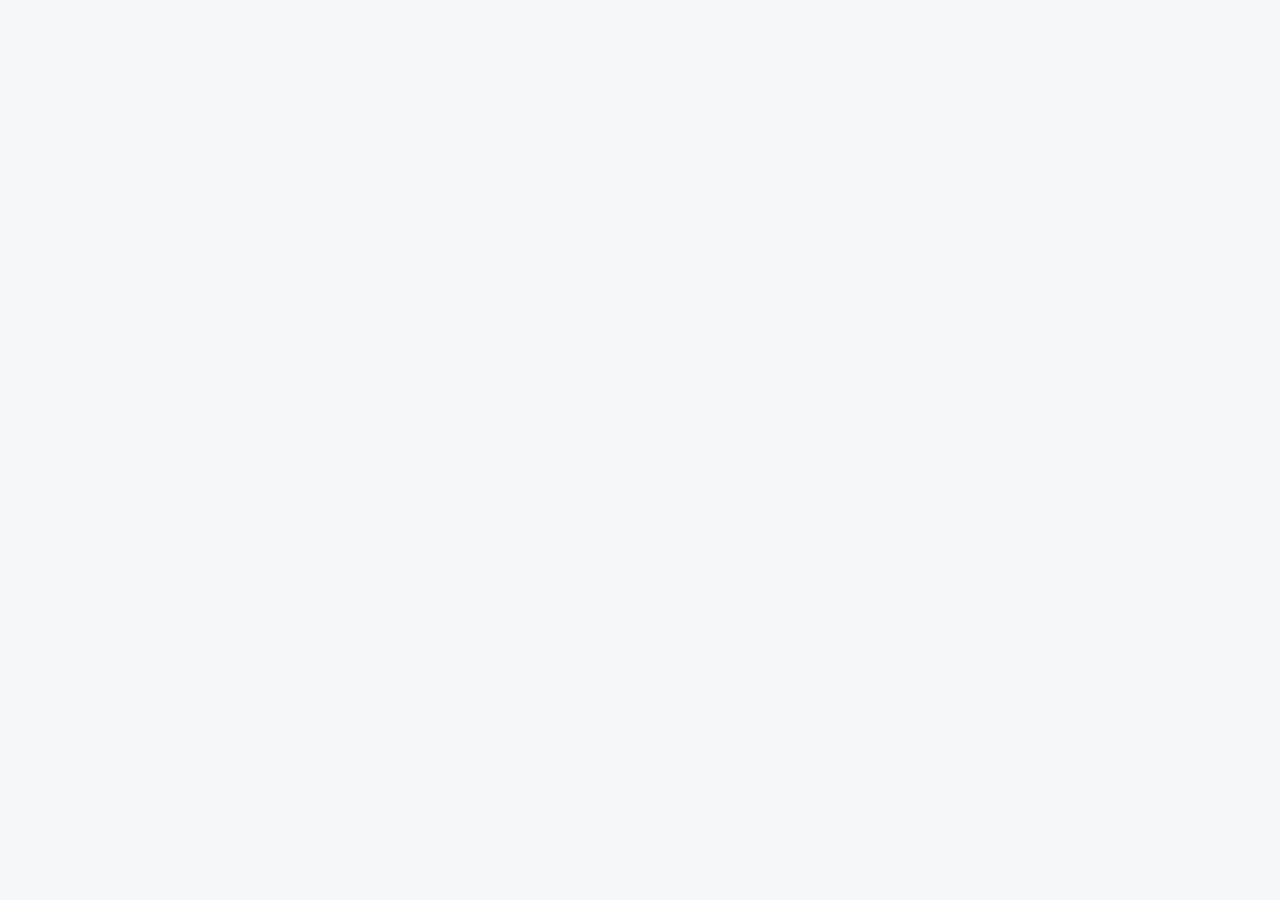
==== commit 76866c66: "REV" ====
--- a/index.html
+++ b/index.html
@@ -2,78 +2,1551 @@
 <html lang="en">
 <head>
 <meta charset="UTF-8">
-<meta name="viewport" content="width=device-width, initial-scale=1">
-<title>Leiden Investments Limited — Construction, supply, ICT & more in Zambia</title>
-<meta name="description" content="Leiden Investments Limited is a Zambian multi-sector company providing construction, food and grocery supply, ICT, broadcasting and transport services.">
+<meta name="viewport" content="width=device-width, initial-scale=1.0">
+<title>Ndola Land Management System</title>
+<script src="https://www.gstatic.com/firebasejs/10.12.2/firebase-app-compat.js"></script>
+<script src="https://www.gstatic.com/firebasejs/10.12.2/firebase-auth-compat.js"></script>
+<script src="https://www.gstatic.com/firebasejs/10.12.2/firebase-firestore-compat.js"></script>
 <link rel="preconnect" href="https://fonts.googleapis.com">
-<link href="https://fonts.googleapis.com/css2?family=Poppins:wght@400;500;600;700&display=swap" rel="stylesheet">
-<link rel="stylesheet" href="css/site.css">
-<link rel="icon" href="img/logo.png">
-<script>try{var t=localStorage.getItem("leiden-theme");if(t)document.documentElement.dataset.theme=t;}catch(e){}</script>
+<link href="https://fonts.googleapis.com/css2?family=Inter:wght@400;500;600;700&family=JetBrains+Mono:wght@500;600&display=swap" rel="stylesheet">
+<style>
+  :root{
+    --primary:#14532D;
+    --primary-dark:#0B3B20;
+    --primary-tint:#ECF5EF;
+    --accent:#14532D;
+    --bg:#F6F7F9;
+    --surface:#FFFFFF;
+    --ink:#111827;
+    --ink-muted:#6B7280;
+    --ink-soft:#9CA3AF;
+    --border:#E5E7EB;
+    --border-strong:#D1D5DB;
+    --available:#15803D;
+    --pending:#B45309;
+    --sold:#1E3A8A;
+    --rejected:#B91C1C;
+    --sidebar:#0F1F17;
+    --radius:10px;
+    --shadow:0 1px 2px rgba(16,24,40,0.04), 0 1px 3px rgba(16,24,40,0.06);
+  }
+  *{box-sizing:border-box;}
+  html,body{margin:0;padding:0;}
+  body{
+    background:var(--bg); color:var(--ink);
+    font-family:'Inter',-apple-system,'Segoe UI',Roboto,sans-serif; font-size:14px; line-height:1.5;
+    -webkit-font-smoothing:antialiased;
+  }
+  h1,h2,h3{font-family:inherit; margin:0; letter-spacing:-0.015em; font-weight:600;}
+  p{margin:0;}
+  button{font-family:inherit; cursor:pointer;}
+  input,textarea,select{font-family:inherit;}
+  a{color:inherit;}
+  :focus-visible{outline:2px solid rgba(20,83,45,0.45); outline-offset:2px;}
+
+  /* Reference codes & status */
+  .code{
+    font-family:'JetBrains Mono',ui-monospace,monospace; font-weight:500; font-size:12px;
+    display:inline-block; padding:2px 7px; border-radius:5px;
+    background:#F3F4F6; color:var(--ink) !important; border:1px solid var(--border) !important;
+  }
+  .code.lg{font-size:13px; padding:4px 10px;}
+  .pill{
+    display:inline-flex; align-items:center; gap:6px;
+    font-size:12px; font-weight:500; padding:2px 10px; border-radius:999px; white-space:nowrap;
+  }
+  .pill::before{content:''; width:6px; height:6px; border-radius:50%; background:currentColor;}
+  .pill.available, .pill.approved{color:var(--available); background:#ECFDF3;}
+  .pill.pending{color:var(--pending); background:#FFFAEB;}
+  .pill.sold{color:var(--sold); background:#EFF4FF;}
+  .pill.rejected{color:var(--rejected); background:#FEF3F2;}
+
+  /* Login */
+  .login-page{min-height:100vh; display:grid; grid-template-columns:1fr 1fr; background:var(--surface);}
+  .login-brand{
+    background:#182E20; color:#fff; padding:48px 56px; display:flex; flex-direction:column; justify-content:space-between;
+  }
+  .login-brand{position:relative; overflow:hidden;}
+  .login-brand > *{position:relative; z-index:1;}
+  .login-brand .login-map{
+    position:absolute; inset:0; z-index:0; pointer-events:none; overflow:hidden;
+    -webkit-mask-image:radial-gradient(ellipse 85% 80% at 70% 55%, #000 45%, transparent 95%);
+            mask-image:radial-gradient(ellipse 85% 80% at 70% 55%, #000 45%, transparent 95%);
+  }
+  .login-map img{
+    position:absolute; inset:0; width:100%; height:100%;
+    object-fit:cover; object-position:58% 60%; opacity:0.9; user-select:none;
+  }
+  .login-brand::after{
+    content:''; position:absolute; inset:0; z-index:0; pointer-events:none;
+    background:linear-gradient(90deg, #12241A 0%, rgba(18,36,26,0.88) 30%, rgba(18,36,26,0.2) 62%, rgba(18,36,26,0) 80%);
+  }
+  .login-brand .top{display:flex; align-items:center; gap:12px;}
+  .login-brand .emblem{
+    height:40px; padding:0 10px; border-radius:10px; background:#fff; color:var(--sidebar);
+    display:flex; align-items:center; justify-content:center; font-weight:700; font-size:12px; letter-spacing:0.04em;
+  }
+  .login-brand .top span{font-weight:600; font-size:15px;}
+  .login-brand h1{font-size:34px; line-height:1.2; max-width:420px; font-weight:600;}
+  .login-brand .tag{margin-top:14px; color:rgba(255,255,255,0.65); font-size:15px; max-width:400px;}
+  .login-brand .foot{font-size:12.5px; color:rgba(255,255,255,0.45);}
+  .login-form-side{display:flex; align-items:center; justify-content:center; padding:40px 24px;}
+  .login-card{width:100%; max-width:380px;}
+  .login-panel h2{font-size:24px; margin-bottom:6px;}
+  .login-panel .sub{font-size:14px; color:var(--ink-muted); margin-bottom:28px;}
+  .login-panel .btn-full{padding:11px 16px; font-size:14px; margin-top:6px;}
+  @media (max-width:880px){ .login-page{grid-template-columns:1fr;} .login-brand{display:none;} }
+
+  /* App shell */
+  .shell{display:grid; grid-template-columns:248px 1fr; min-height:100vh;}
+  .shell.with-dock{grid-template-columns:248px 1fr 410px;}
+  @media (max-width:1300px){
+    .shell.with-dock{grid-template-columns:248px 1fr; grid-template-areas:"sidebar main" "sidebar dock";}
+    .shell.with-dock .sidebar{grid-area:sidebar;}
+    .shell.with-dock .main{grid-area:main;}
+    .shell.with-dock .right-dock{grid-area:dock; margin:0 32px 32px;}
+  }
+  .sidebar{
+    background:var(--sidebar); color:#fff; padding:20px 14px; display:flex; flex-direction:column;
+    position:sticky; top:0; height:100vh;
+  }
+  .sidebar .brand{display:flex; align-items:center; gap:10px; padding:4px 8px 22px; border-bottom:1px solid rgba(255,255,255,0.08); margin-bottom:18px;}
+  .sidebar .brand .emblem{
+    height:32px; padding:0 7px; border-radius:8px; background:#fff; color:var(--sidebar); flex-shrink:0;
+    display:flex; align-items:center; justify-content:center; font-weight:700; font-size:10.5px; letter-spacing:0.03em;
+  }
+  .sidebar .brand .name{font-size:13px; font-weight:600; line-height:1.3;}
+  .sidebar .section-label{font-size:11px; font-weight:500; text-transform:uppercase; letter-spacing:0.06em; color:rgba(255,255,255,0.4); padding:0 10px; margin-bottom:8px;}
+  .sidebar nav{display:flex; flex-direction:column; gap:2px; flex:1;}
+  .sidebar nav .item{
+    display:flex; align-items:center; gap:10px; padding:9px 10px; border-radius:7px; width:100%; text-align:left;
+    font-size:14px; font-weight:500; background:transparent; border:none; color:rgba(255,255,255,0.7);
+    transition:background .15s ease, color .15s ease;
+  }
+  .sidebar nav .item:hover{background:rgba(255,255,255,0.05); color:#fff;}
+  .sidebar nav .item.active{background:rgba(255,255,255,0.1); color:#fff;}
+  .sidebar nav .item .count{margin-left:auto; font-size:11.5px; background:rgba(255,255,255,0.1); padding:1px 8px; border-radius:999px;}
+  .sidebar nav .item svg{opacity:0.8;}
+  .sidebar .user-card{border-top:1px solid rgba(255,255,255,0.08); padding-top:16px; margin-top:16px;}
+  .sidebar .user-row{display:flex; align-items:center; gap:10px; padding:0 6px; margin-bottom:14px;}
+  .sidebar .avatar{
+    width:34px; height:34px; border-radius:50%; background:rgba(255,255,255,0.12);
+    display:flex; align-items:center; justify-content:center; font-size:12px; font-weight:600; flex-shrink:0;
+  }
+  .sidebar .user-row .u{font-size:13px; font-weight:500; overflow:hidden; text-overflow:ellipsis; white-space:nowrap;}
+  .sidebar .user-row .r{font-size:12px; color:rgba(255,255,255,0.5);}
+  .sidebar .side-actions{display:flex; gap:6px;}
+  .sidebar .switch-btn, .sidebar .side-btn{
+    flex:1; background:transparent; border:1px solid rgba(255,255,255,0.14); color:rgba(255,255,255,0.85);
+    padding:7px 8px; border-radius:7px; font-size:12.5px; font-weight:500; transition:background .15s ease;
+  }
+  .sidebar .switch-btn:hover, .sidebar .side-btn:hover{background:rgba(255,255,255,0.08); color:#fff;}
+
+  .main{padding:28px 32px 56px; min-width:0;}
+  .topbar{
+    display:flex; align-items:center; justify-content:space-between; gap:12px; flex-wrap:wrap;
+    margin-bottom:24px;
+  }
+  .topbar h1{font-size:22px;}
+  .topbar .timestamp{font-size:13px; color:var(--ink-muted);}
+  .page-sub{font-size:13.5px; color:var(--ink-muted); margin-top:2px;}
+
+  .stats-row{display:grid; grid-template-columns:repeat(auto-fit,minmax(170px,1fr)); gap:16px; margin-bottom:24px;}
+  .stat-card{
+    background:var(--surface); border:1px solid var(--border); border-radius:var(--radius);
+    padding:18px 20px; box-shadow:var(--shadow); display:flex; flex-direction:column-reverse; gap:6px;
+  }
+  .stat-card .n{font-size:26px; font-weight:600; letter-spacing:-0.02em; line-height:1.15;}
+  .stat-card .l{font-size:13px; color:var(--ink-muted); font-weight:500;}
+
+  .panel{
+    background:var(--surface); border:1px solid var(--border); border-radius:var(--radius);
+    box-shadow:var(--shadow); padding:20px 22px; margin-bottom:24px;
+  }
+  .panel-head{display:flex; align-items:center; justify-content:space-between; margin-bottom:16px; flex-wrap:wrap; gap:8px;}
+  .panel-head h2{font-size:15px;}
+  .panel-head .hint{font-size:13px; color:var(--ink-muted);}
+  .right-dock{
+    margin:28px 32px 32px 0; padding:20px 22px; align-self:start;
+    border:1px solid var(--border); border-radius:var(--radius); background:var(--surface);
+    box-shadow:var(--shadow); overflow-x:auto;
+  }
+
+  .right-dock td, .right-dock th{white-space:nowrap; padding-left:10px; padding-right:10px;}
+  .layout-2col{display:grid; grid-template-columns:1.5fr 1fr; gap:24px; align-items:start;}
+  @media (max-width:960px){ .layout-2col{grid-template-columns:1fr;} }
+  .layout-map{display:grid; grid-template-columns:2.2fr 1fr; gap:24px; align-items:start;}
+  @media (max-width:1100px){ .layout-map{grid-template-columns:1fr;} }
+
+  /* Map */
+  .map-canvas{
+    position:relative; width:100%; aspect-ratio:700/460; border-radius:8px; overflow:hidden;
+    border:1px solid var(--border); cursor:crosshair; user-select:none;
+  }
+  .map-canvas.readonly{cursor:default;}
+  .map-canvas svg{width:100%; height:100%; display:block;}
+  #plotsLayer{position:absolute; inset:0; pointer-events:none;}
+  .plot-shape{
+    position:absolute; border:1.5px solid #fff; border-radius:3px; cursor:pointer; pointer-events:auto;
+    box-shadow:0 1px 3px rgba(0,0,0,0.25); transition:filter .12s ease;
+    display:flex; align-items:center; justify-content:center; overflow:hidden;
+    font-family:'JetBrains Mono',monospace; font-size:9px; font-weight:600; color:#fff;
+  }
+  .plot-shape:hover{filter:brightness(1.12);}
+  .plot-shape.available{background:rgba(21,128,61,0.8);}
+  .plot-shape.pending{background:rgba(217,119,6,0.85);}
+  .plot-shape.sold{background:rgba(30,58,138,0.82);}
+  .plot-shape.temp{background:rgba(20,83,45,0.12); border:1.5px dashed var(--primary); pointer-events:none; box-shadow:none;}
+  .map-legend{
+    position:absolute; right:10px; bottom:10px; background:rgba(255,255,255,0.95); border:1px solid var(--border);
+    border-radius:8px; padding:8px 12px; pointer-events:none; box-shadow:var(--shadow);
+  }
+  .map-legend .row{display:flex; align-items:center; gap:7px; font-size:11.5px; color:var(--ink-muted); margin:2px 0;}
+  .map-legend .dot{width:9px; height:9px; border-radius:2px; flex-shrink:0;}
+
+  /* Forms */
+  .form-field{margin-bottom:16px;}
+  .form-field label{display:block; font-size:13px; font-weight:500; color:#374151; margin-bottom:6px;}
+  .form-field input, .form-field textarea, .form-field select{
+    width:100%; padding:9px 12px; border:1px solid var(--border-strong); border-radius:8px; font-size:14px; color:var(--ink);
+    background:#fff; transition:border-color .15s ease, box-shadow .15s ease;
+  }
+  .form-field input::placeholder{color:var(--ink-soft);}
+  .form-field input:focus, .form-field textarea:focus, .form-field select:focus{
+    outline:none; border-color:var(--primary); box-shadow:0 0 0 3px rgba(20,83,45,0.12);
+  }
+  .form-field input[readonly]{background:#F9FAFB; color:var(--ink); border-color:var(--border);}
+  .filter-select{
+    padding:7px 10px; border:1px solid var(--border-strong); border-radius:8px; font-size:13px; background:#fff; color:var(--ink);
+  }
+  .form-row-2{display:grid; grid-template-columns:1fr 1fr; gap:12px;}
+
+  /* Buttons */
+  .btn{
+    display:inline-flex; align-items:center; justify-content:center; gap:6px;
+    padding:9px 16px; border-radius:8px; font-size:13.5px; font-weight:500; border:1px solid transparent;
+    transition:background .15s ease, border-color .15s ease;
+  }
+  .btn-primary, .btn-accent{background:var(--primary); color:#fff;}
+  .btn-primary:hover, .btn-accent:hover{background:var(--primary-dark);}
+  .btn-ghost{background:#fff; color:#374151; border-color:var(--border-strong);}
+  .btn-ghost:hover{background:#F9FAFB;}
+  .btn-approve{background:#fff; color:var(--available); border-color:#ABEFC6;}
+  .btn-approve:hover{background:#ECFDF3;}
+  .btn-reject{background:#fff; color:var(--rejected); border-color:#FECDCA;}
+  .btn-reject:hover{background:#FEF3F2;}
+  .btn-block{background:#fff; color:#374151; border-color:var(--border-strong);}
+  .btn-block:hover{background:#F9FAFB;}
+  .btn-row{display:flex; gap:8px; margin-top:18px; flex-wrap:wrap;}
+  .btn-sm{padding:6px 12px; font-size:12.5px;}
+  .btn-full{width:100%;}
+  .btn[disabled]{opacity:0.6; cursor:wait;}
+
+  .empty-note{
+    border:1px dashed var(--border-strong); border-radius:8px; padding:28px 20px; text-align:center;
+    color:var(--ink-muted); font-size:13.5px; background:#FCFCFD;
+  }
+  .field-hint{font-size:12.5px; color:var(--ink-muted); margin-top:12px;}
+
+  /* Tables */
+  table{width:100%; border-collapse:separate; border-spacing:0;}
+  th{
+    text-align:left; font-size:12px; font-weight:500; color:var(--ink-muted);
+    padding:10px 12px; background:#F9FAFB; border-bottom:1px solid var(--border); white-space:nowrap;
+  }
+  th:first-child{border-top-left-radius:8px;} th:last-child{border-top-right-radius:8px;}
+  td{padding:12px; font-size:13.5px; border-bottom:1px solid var(--border); vertical-align:middle;}
+  tbody tr:hover td{background:#FAFAFB;}
+  tr:last-child td{border-bottom:none;}
+
+  .plot-list-item{display:flex; align-items:center; justify-content:space-between; gap:10px; padding:12px 2px; border-bottom:1px solid var(--border);}
+  .plot-list-item:last-child{border-bottom:none;}
+  .plot-list-item .meta{font-size:12.5px; color:var(--ink-muted); margin-top:5px;}
+
+  .plot-card-grid{display:grid; grid-template-columns:repeat(auto-fill,minmax(230px,1fr)); gap:14px;}
+  .plot-card{border:1px solid var(--border); border-radius:10px; padding:16px; display:flex; flex-direction:column; gap:8px; background:#fff; transition:border-color .15s ease, box-shadow .15s ease;}
+  .plot-card:hover{border-color:var(--border-strong); box-shadow:var(--shadow);}
+  .plot-card .row{display:flex; justify-content:space-between; align-items:center;}
+  .plot-card .location{font-size:14px; font-weight:600; margin-top:4px;}
+  .plot-card .size{font-size:12.5px; color:var(--ink-muted);}
+  .plot-card .btn{margin-top:6px;}
+
+  .log-item{display:flex; gap:14px; padding:12px 0; border-bottom:1px solid var(--border);}
+  .log-item:last-child{border-bottom:none;}
+  .log-item .log-ts{font-size:12px; color:var(--ink-soft); width:96px; flex-shrink:0; padding-top:1px;}
+  .log-item .log-body .action{font-size:13.5px; font-weight:500;}
+  .log-item .log-body .detail{font-size:12.5px; color:var(--ink-muted); margin-top:2px;}
+
+  /* Modal */
+  .modal-overlay{position:fixed; inset:0; background:rgba(17,24,39,0.45); display:flex; align-items:center; justify-content:center; padding:20px; z-index:1000; backdrop-filter:blur(2px);}
+  .modal-box{background:var(--surface); border-radius:14px; padding:26px; width:100%; max-width:440px; box-shadow:0 24px 48px -12px rgba(16,24,40,0.25);}
+  .modal-box h2{font-size:18px; margin-bottom:4px;}
+  .modal-box .sub{font-size:13.5px; color:var(--ink-muted); margin-bottom:20px;}
+
+  /* Departments */
+  .dept-grid{display:grid; grid-template-columns:repeat(auto-fill,minmax(310px,1fr)); gap:16px;}
+  .dept-card{
+    background:var(--surface); border:1px solid var(--border); border-radius:12px; padding:20px; box-shadow:var(--shadow);
+    cursor:pointer; text-align:left; display:flex; flex-direction:column; gap:14px; font:inherit; color:inherit;
+    transition:border-color .15s ease, box-shadow .15s ease, transform .15s ease;
+  }
+  .dept-card:hover{border-color:var(--border-strong); box-shadow:0 4px 12px rgba(16,24,40,0.08); transform:translateY(-1px);}
+  .dept-card .head{display:flex; align-items:center; gap:12px;}
+  .dept-icon{
+    width:42px; height:42px; border-radius:10px; display:flex; align-items:center; justify-content:center; flex-shrink:0;
+    font-family:'JetBrains Mono',monospace; font-weight:600; font-size:13px;
+  }
+  .dept-card .title{font-size:15px; font-weight:600;}
+  .dept-card .desc{font-size:13px; color:var(--ink-muted); line-height:1.5; min-height:39px;}
+  .dept-card .chev{margin-left:auto; color:var(--ink-soft);}
+  .dept-card .metrics{display:flex; gap:10px; border-top:1px solid var(--border); padding-top:14px;}
+  .dept-card .metrics > div{flex:1; min-width:0;}
+  .dept-card .metrics .v{font-size:18px; font-weight:600;}
+  .dept-card .metrics .k{font-size:12px; color:var(--ink-muted);}
+  .breadcrumb{display:flex; align-items:center; gap:6px; font-size:13px; color:var(--ink-muted); margin-bottom:10px;}
+  .breadcrumb button{background:none; border:none; padding:0; color:var(--ink-muted); font:inherit;}
+  .breadcrumb button:hover{color:var(--ink); text-decoration:underline;}
+  .dept-header{display:flex; align-items:center; gap:14px;}
+  .dept-header .dept-icon{width:48px; height:48px; font-size:14px;}
+  .layout-dept{display:grid; grid-template-columns:1fr 340px; gap:24px; align-items:start;}
+  @media (max-width:1100px){ .layout-dept{grid-template-columns:1fr;} }
+  .search-input{
+    padding:8px 12px 8px 34px; border:1px solid var(--border-strong); border-radius:8px; font-size:13.5px; width:240px; background:#fff;
+    background-image:url("data:image/svg+xml,%3Csvg xmlns='http://www.w3.org/2000/svg' width='16' height='16' viewBox='0 0 24 24' fill='none' stroke='%239CA3AF' stroke-width='2' stroke-linecap='round'%3E%3Ccircle cx='11' cy='11' r='7'/%3E%3Cpath d='m20 20-3.5-3.5'/%3E%3C/svg%3E");
+    background-repeat:no-repeat; background-position:10px center;
+  }
+  .search-input:focus{outline:none; border-color:var(--primary); box-shadow:0 0 0 3px rgba(20,83,45,0.12);}
+  .user-cell{display:flex; align-items:center; gap:10px;}
+  .user-avatar{
+    width:34px; height:34px; border-radius:50%; background:#F3F4F6; color:#374151; border:1px solid var(--border);
+    display:flex; align-items:center; justify-content:center; font-size:12px; font-weight:600; flex-shrink:0;
+  }
+  .user-cell .nm{font-weight:500;}
+  .user-cell .un{font-size:12.5px; color:var(--ink-muted);}
+  .muted-sm{font-size:12px; color:var(--ink-muted);}
+  .table-wrap{overflow-x:auto; margin:0 -4px;}
+  .detail-list{display:grid; grid-template-columns:120px 1fr; gap:10px 12px; font-size:13.5px; margin-bottom:6px;}
+  .detail-list dt{color:var(--ink-muted);} .detail-list dd{margin:0; font-weight:500;}
+
+  .login-error{color:var(--rejected); background:#FEF3F2; border:1px solid #FECDCA; border-radius:8px; padding:10px 12px; font-size:13px; margin-bottom:18px;}
+  .login-info{color:var(--primary); background:var(--primary-tint); border-radius:8px; padding:10px 12px; font-size:13px; margin-bottom:18px;}
+  .loading-screen{min-height:100vh; display:flex; align-items:center; justify-content:center; color:var(--ink-muted); font-size:14px;}
+
+  @media (max-width:820px){
+    .shell, .shell.with-dock{grid-template-columns:1fr; grid-template-areas:none;}
+    .shell.with-dock .sidebar, .shell.with-dock .main, .shell.with-dock .right-dock{grid-area:auto;}
+    .sidebar{position:static; height:auto; flex-direction:row; align-items:center; padding:12px 16px; gap:12px;}
+    .sidebar .brand{border:none; margin:0; padding:0;}
+    .sidebar .section-label, .sidebar .user-row{display:none;}
+    .sidebar nav{flex-direction:row; flex:0;}
+    .sidebar nav .item{width:auto;}
+    .sidebar nav .item .count{display:none;}
+    .sidebar .user-card{border:none; margin:0 0 0 auto; padding:0;}
+    .main{padding:20px 16px 40px;}
+    .right-dock{margin:0 16px 24px !important;}
+  }
+</style>
 </head>
 <body>
-<header>
-  <div class="wrap nav">
-    <a class="logo" href="index.html" aria-label="Leiden Investments Limited — home"><img class="dk" src="img/logo.png" alt="Leiden Investments Limited"><img class="lt" src="img/logo-light.png" alt=""></a>
-    <nav class="links" id="links"><a href="index.html" class=active aria-current=page>Home</a><a href="services.html">Services</a><a href="projects.html">Projects</a><a href="about.html">About</a><a href="contact.html">Contact</a></nav>
-    <button class="theme" id="theme" aria-label="Switch to dark mode" title="Light / dark mode"><svg class="sun" viewBox="0 0 24 24" fill="none" stroke="currentColor" stroke-width="2" stroke-linecap="round" stroke-linejoin="round"><circle cx="12" cy="12" r="4"/><path d="M12 2v2M12 20v2M4.9 4.9l1.4 1.4M17.7 17.7l1.4 1.4M2 12h2M20 12h2M4.9 19.1l1.4-1.4M17.7 6.3l1.4-1.4"/></svg><svg class="moon" viewBox="0 0 24 24" fill="none" stroke="currentColor" stroke-width="2" stroke-linecap="round" stroke-linejoin="round"><path d="M21 12.8A9 9 0 1 1 11.2 3a7 7 0 0 0 9.8 9.8z"/></svg></button>
-    <button class="burger" id="burger" aria-label="Open menu" aria-expanded="false"><svg viewBox="0 0 24 24" fill="none" stroke="currentColor" stroke-width="2" stroke-linecap="round"><path d="M4 7h16M4 12h16M4 17h16"/></svg></button>
-  </div>
-</header>
-<main>
-
-<section class="hero">
-  <div class="wrap hero-grid">
+<div id="app"></div>
+<div id="modalRoot"></div>
+
+<script>
+const MAP_EXTENT_E = 1000;
+const MAP_EXTENT_N = 650;
+const LAND_RATE_PER_SQM = 850;
+
+// ================= Firebase =================
+const firebaseConfig = {
+  apiKey: "AIzaSyDY094AYc7ouwRSympqCeWywT1SCVPDgws",
+  authDomain: "unihome1-3e107.firebaseapp.com",
+  projectId: "unihome1-3e107",
+  storageBucket: "unihome1-3e107.firebasestorage.app",
+  messagingSenderId: "420673785021",
+  appId: "1:420673785021:web:98b3740311f0553d617bd4",
+  measurementId: "G-KQSJ8L6TW3"
+};
+firebase.initializeApp(firebaseConfig);
+const auth = firebase.auth();
+const db = firebase.firestore();
+
+const SYSTEM_NAME = 'Ndola Land Management System';
+const EMAIL_DOMAIN = 'ndola-lms.app';
+
+// Default IT manager account (created automatically the first time it signs in)
+const DEFAULT_ADMIN_USERNAME = 'admin@IT';
+const DEFAULT_ADMIN_PASSWORD = 'Admin@123';
+
+// "chanda@PLANNING" -> "chanda.planning@ndola-lms.app"
+function usernameToEmail(username){
+  const [local, dept] = username.trim().toLowerCase().split('@');
+  if(!local || !dept) return null;
+  return `${local}.${dept}@${EMAIL_DOMAIN}`;
+}
+const DEFAULT_ADMIN_EMAIL = usernameToEmail(DEFAULT_ADMIN_USERNAME);
+
+const state = { plots: [], applications: [], activityLog: [], users: [] };
+let currentUser = null;
+let currentView = 'loading';
+let unsubscribers = [];
+let recordLogin = false;   // true only for a real sign-in (not a page refresh)
+let selectedDept = null;
+let deptSearch = '';
+let loginMessage = null; // { type:'error'|'info', text }
+
+const DEPT_META = {
+  lands:   { label:'Planning', code:'PL', color:'#1B4332', desc:'Cut out and register new plots on the map.' },
+  legal:   { label:'Legal',    code:'LG', color:'#8A5A2B', desc:'View available plots and apply to sell to a buyer.' },
+  finance: { label:'Finance',  code:'FN', color:'#22577A', desc:'Approve or reject pending sale applications.' },
+  it:      { label:'IT',       code:'IT', color:'#5C4A72', desc:'Manage user accounts and monitor the system.' },
+  auditor: { label:'Auditor',  code:'AU', color:'#4B5563', desc:'View system activity without making changes.' }
+};
+
+function esc(v){
+  return String(v ?? '').replace(/[&<>"']/g, c => ({'&':'&amp;','<':'&lt;','>':'&gt;','"':'&quot;',"'":'&#39;'}[c]));
+}
+function friendlyError(err){
+  const map = {
+    'auth/operation-not-allowed': 'Email/Password sign-in is not enabled in the Firebase console (Authentication → Sign-in method).',
+    'auth/too-many-requests': 'Too many attempts. Wait a moment and try again.',
+    'auth/network-request-failed': 'Network error. Check your internet connection.',
+    'auth/weak-password': 'Password must be at least 6 characters.',
+    'auth/email-already-in-use': 'That username is already taken.',
+    'permission-denied': 'You do not have permission to do that. Check the Firestore security rules.'
+  };
+  return map[err && err.code] || (err && err.message) || 'Something went wrong.';
+}
+
+// ---------- Auth state ----------
+auth.onAuthStateChanged(async (fbUser) => {
+  stopListeners();
+  if(!fbUser){
+    currentUser = null;
+    navigateTo('login');
+    return;
+  }
+  try{
+    const ref = db.collection('users').doc(fbUser.uid);
+    let snap = await ref.get();
+    // First sign-in of the default IT manager: create its profile
+    if(!snap.exists && fbUser.email === DEFAULT_ADMIN_EMAIL){
+      await ref.set({
+        username: DEFAULT_ADMIN_USERNAME, role:'it', fullName:'IT Manager', nrc:'—',
+        status:'active', system:true, createdAt:new Date().toISOString()
+      });
+      snap = await ref.get();
+    }
+    if(!snap.exists){
+      loginMessage = { type:'error', text:'This account has no profile in the system. Contact IT.' };
+      await auth.signOut(); return;
+    }
+    const profile = { id: snap.id, ...snap.data() };
+    if(profile.status !== 'active'){
+      loginMessage = { type:'error', text:`This account has been ${profile.status}. Contact IT.` };
+      await auth.signOut(); return;
+    }
+    if(recordLogin){
+      recordLogin = false;
+      const now = new Date().toISOString();
+      ref.update({ lastLoginAt: now }).catch(err => console.error('Last login not saved', err));
+      profile.lastLoginAt = now;
+    }
+    currentUser = profile;
+    startListeners();
+    navigateTo(profile.role);
+  } catch(err){
+    loginMessage = { type:'error', text: friendlyError(err) };
+    await auth.signOut();
+  }
+});
+
+async function handleLogin(){
+  const username = document.getElementById('loginUsername').value.trim();
+  const password = document.getElementById('loginPassword').value;
+  const email = usernameToEmail(username);
+  if(!email || !password){ renderLogin({ type:'error', text:'Enter your username (e.g. name@PLANNING) and password.' }); return; }
+  const btn = document.getElementById('loginBtn');
+  if(btn){ btn.disabled = true; btn.textContent = 'Signing in…'; }
+  try{
+    recordLogin = true;
+    await auth.signInWithEmailAndPassword(email, password);
+  } catch(err){
+    const badCreds = ['auth/user-not-found','auth/invalid-credential','auth/invalid-login-credentials','auth/wrong-password','auth/invalid-email'].includes(err.code);
+    if(badCreds && email === DEFAULT_ADMIN_EMAIL && password === DEFAULT_ADMIN_PASSWORD){
+      // Default IT manager doesn't exist yet: create it
+      try{ await auth.createUserWithEmailAndPassword(email, password); return; }
+      catch(err2){
+        renderLogin({ type:'error', text: err2.code === 'auth/email-already-in-use' ? 'Incorrect username or password.' : friendlyError(err2) });
+        return;
+      }
+    }
+    recordLogin = false;
+    renderLogin({ type:'error', text: badCreds ? 'Incorrect username or password.' : friendlyError(err) });
+  }
+}
+async function logout(){
+  userFilterRole = 'all';
+  await auth.signOut();
+}
+
+// ---------- Live data ----------
+function stopListeners(){
+  unsubscribers.forEach(u => u());
+  unsubscribers = [];
+  state.plots = []; state.applications = []; state.activityLog = []; state.users = [];
+}
+function startListeners(){
+  const onErr = err => console.error(err);
+  unsubscribers.push(db.collection('plots').onSnapshot(s => {
+    state.plots = s.docs.map(d => ({ id:d.id, ...d.data() })); scheduleRender();
+  }, onErr));
+  unsubscribers.push(db.collection('applications').onSnapshot(s => {
+    state.applications = s.docs.map(d => ({ id:d.id, ...d.data() })); scheduleRender();
+  }, onErr));
+  unsubscribers.push(db.collection('activityLog').orderBy('ts','desc').limit(200).onSnapshot(s => {
+    state.activityLog = s.docs.map(d => ({ id:d.id, ...d.data() })); scheduleRender();
+  }, onErr));
+  if(currentUser.role === 'it' || currentUser.role === 'auditor'){
+    unsubscribers.push(db.collection('users').onSnapshot(s => {
+      state.users = s.docs.map(d => ({ id:d.id, ...d.data() })); scheduleRender();
+    }, onErr));
+  }
+  // Watch own profile so a suspended/blocked user is signed out straight away
+  unsubscribers.push(db.collection('users').doc(currentUser.id).onSnapshot(s => {
+    if(!s.exists) return;
+    const data = s.data();
+    if(data.status !== 'active'){
+      loginMessage = { type:'error', text:`This account has been ${data.status}. Contact IT.` };
+      auth.signOut();
+    }
+  }, onErr));
+}
+
+// Re-render the current screen when data changes, keeping typed form values
+let renderQueued = false, renderAfterDrag = false;
+function scheduleRender(){
+  if(renderQueued) return;
+  renderQueued = true;
+  requestAnimationFrame(() => {
+    renderQueued = false;
+    if(!currentUser || currentView === 'login' || currentView === 'loading') return;
+    if(dragState){ renderAfterDrag = true; return; }
+    const saved = {};
+    document.querySelectorAll('#app input[id], #app select[id], #app textarea[id]').forEach(el => { if(el.type !== 'file') saved[el.id] = el.value; });
+    const focusedId = document.activeElement && document.activeElement.id;
+    navigateTo(currentView);
+    Object.entries(saved).forEach(([id, v]) => { const el = document.getElementById(id); if(el) el.value = v; });
+    if(pendingRect && currentView === 'lands') showTempShape(pendingRect.x1, pendingRect.y1, pendingRect.x2, pendingRect.y2);
+    if(focusedId){ const f = document.getElementById(focusedId); if(f) f.focus(); }
+  });
+}
+
+// Sequential reference numbers (PLT-000001, APP-000001) kept in meta/counters
+async function nextNumber(field, prefix){
+  const ref = db.collection('meta').doc('counters');
+  const n = await db.runTransaction(async t => {
+    const s = await t.get(ref);
+    const v = ((s.exists && s.data()[field]) || 0) + 1;
+    t.set(ref, { [field]: v }, { merge:true });
+    return v;
+  });
+  return prefix + String(n).padStart(6,'0');
+}
+
+let busy = false;
+async function withBusy(fn){
+  if(busy) return;
+  busy = true;
+  try{ await fn(); }
+  catch(err){ console.error(err); alert(friendlyError(err)); }
+  finally{ busy = false; }
+}
+
+function openChangePasswordModal(){
+  openModal(`
+    <h2>Change password</h2>
+    <p class="sub">${esc(currentUser.username)}</p>
+    <div class="form-field"><label>Current password</label><input id="cpCurrent" type="password"></div>
+    <div class="form-field"><label>New password</label><input id="cpNew" type="password" placeholder="At least 6 characters"></div>
+    <div class="form-field"><label>Confirm new password</label><input id="cpConfirm" type="password"></div>
+    <div class="btn-row">
+      <button class="btn btn-primary" onclick="changePassword()">Update password</button>
+      <button class="btn btn-ghost" onclick="closeModal()">Cancel</button>
+    </div>
+  `);
+}
+function changePassword(){
+  const cur = document.getElementById('cpCurrent').value;
+  const nw = document.getElementById('cpNew').value;
+  const cf = document.getElementById('cpConfirm').value;
+  if(nw.length < 6){ alert('New password must be at least 6 characters.'); return; }
+  if(nw !== cf){ alert('The new passwords do not match.'); return; }
+  withBusy(async () => {
+    const user = auth.currentUser;
+    const cred = firebase.auth.EmailAuthProvider.credential(user.email, cur);
+    try{ await user.reauthenticateWithCredential(cred); }
+    catch(err){ alert('Current password is incorrect.'); return; }
+    await user.updatePassword(nw);
+    await log(DEPT_META[currentUser.role].label, 'Password changed', currentUser.username);
+    closeModal();
+    alert('Password updated.');
+  });
+}
+
+function fmtK(n){ return 'K ' + Number(n||0).toLocaleString('en-US', {minimumFractionDigits:2, maximumFractionDigits:2}); }
+function fmtDate(iso){
+  const d = new Date(iso);
+  return d.toLocaleDateString('en-GB',{day:'2-digit',month:'short',year:'numeric'}) + ' · ' + d.toLocaleTimeString('en-GB',{hour:'2-digit',minute:'2-digit'});
+}
+function fmtLogTs(iso){
+  const d = new Date(iso);
+  return d.toLocaleDateString('en-GB',{day:'2-digit',month:'short'}) + ' ' + d.toLocaleTimeString('en-GB',{hour:'2-digit',minute:'2-digit'});
+}
+function pill(status){ return `<span class="pill ${status}">${status.charAt(0).toUpperCase()+status.slice(1)}</span>`; }
+function statusColor(status){ return {available:'#2F9E44', pending:'#E8A33D', sold:'#1B4332', rejected:'#C1443C'}[status] || '#888'; }
+function log(dept, action, detail){
+  return db.collection('activityLog').add({
+    ts:new Date().toISOString(), dept, action, detail,
+    by: currentUser ? currentUser.username : null
+  }).catch(err => console.error('Log failed', err));
+}
+function closeModal(){ document.getElementById('modalRoot').innerHTML = ''; }
+function openModal(html){ document.getElementById('modalRoot').innerHTML = `<div class="modal-overlay" onclick="if(event.target===this) closeModal()"><div class="modal-box">${html}</div></div>`; }
+
+function navigateTo(view){
+  currentView = view;
+  if(view === 'loading') renderLoading();
+  else if(view === 'login') renderLogin();
+  else if(view === 'lands') renderLands();
+  else if(view === 'legal') renderLegal();
+  else if(view === 'finance') renderFinance();
+  else if(view === 'it') renderIT();
+  else if(view === 'it-departments') renderDepartments();
+  else if(view === 'it-dept') renderDepartmentDetail();
+  else if(view === 'auditor') renderAuditor();
+}
+function renderLoading(){
+  document.getElementById('app').innerHTML = `<div class="loading-screen">Connecting to ${SYSTEM_NAME}…</div>`;
+}
+
+const ICON_DASH = `<svg width="16" height="16" viewBox="0 0 24 24" fill="none" stroke="currentColor" stroke-width="2" stroke-linecap="round" stroke-linejoin="round"><rect x="3" y="3" width="7" height="9" rx="1"/><rect x="14" y="3" width="7" height="5" rx="1"/><rect x="14" y="12" width="7" height="9" rx="1"/><rect x="3" y="16" width="7" height="5" rx="1"/></svg>`;
+const ICON_DEPT = `<svg width="16" height="16" viewBox="0 0 24 24" fill="none" stroke="currentColor" stroke-width="2" stroke-linecap="round" stroke-linejoin="round"><path d="M3 21h18"/><path d="M5 21V7l7-4 7 4v14"/><path d="M9 21v-6h6v6"/><path d="M9 10h.01M15 10h.01"/></svg>`;
+function navItemsHtml(){
+  const dash = currentUser.role;
+  const items = [{ view: dash, label:'Dashboard', icon: ICON_DASH }];
+  if(currentUser.role === 'it') items.push({ view:'it-departments', label:'Departments', icon: ICON_DEPT, count: Object.keys(DEPT_META).length });
+  const activeView = currentView === 'it-dept' ? 'it-departments' : currentView;
+  return items.map(i => `<button class="item ${activeView === i.view ? 'active' : ''}" onclick="${i.view === 'it-departments' ? 'openDepartments()' : `navigateTo('${i.view}')`}">${i.icon}${i.label}${i.count ? `<span class="count">${i.count}</span>` : ''}</button>`).join('');
+}
+function shell(contentHtml, dockHtml){
+  const meta = DEPT_META[currentUser.role];
+  const hasDock = !!dockHtml;
+  const initials = (currentUser.fullName || currentUser.username).split(/\s+/).map(w => w[0]).join('').slice(0,2).toUpperCase();
+  document.getElementById('app').innerHTML = `
+    <div class="shell ${hasDock ? 'with-dock' : ''}">
+      <aside class="sidebar">
+        <div class="brand">
+          <div class="emblem">NLMS</div>
+          <div class="name">Ndola Land<br>Management System</div>
+        </div>
+        <div class="section-label">${meta.label} department</div>
+        <nav>${navItemsHtml()}</nav>
+        <div class="user-card">
+          <div class="user-row">
+            <div class="avatar">${esc(initials)}</div>
+            <div style="min-width:0;">
+              <div class="u">${esc(currentUser.username)}</div>
+              <div class="r">${meta.label}</div>
+            </div>
+          </div>
+          <div class="side-actions">
+            <button class="side-btn" onclick="openChangePasswordModal()">Password</button>
+            <button class="switch-btn" onclick="logout()">Log out</button>
+          </div>
+        </div>
+      </aside>
+      <main class="main">${contentHtml}</main>
+      ${hasDock ? `<aside class="right-dock">${dockHtml}</aside>` : ''}
+    </div>`;
+}
+
+// Map of Ndola for the login screen (embedded image, no map service needed)
+const NDOLA_MAP_IMG = '[data-uri]';
+
+function renderLogin(msg){
+  msg = msg || loginMessage;
+  loginMessage = null;
+  document.getElementById('app').innerHTML = `
+    <div class="login-page">
+      <div class="login-brand">
+        <div class="login-map" aria-hidden="true"><img src="${NDOLA_MAP_IMG}" alt=""></div>
+        <div class="top"><div class="emblem">NLMS</div><span>Ndola Land Management System</span></div>
+        <div>
+          <h1>Land records, plot sales and approvals in one place.</h1>
+          <p class="tag">Planning, Legal, Finance, IT and Audit working from the same up-to-date register.</p>
+        </div>
+        <div class="foot">© ${new Date().getFullYear()} Ndola Land Management System</div>
+      </div>
+      <div class="login-form-side">
+        <div class="login-card">
+          <div class="login-panel">
+            <h2>Sign in</h2>
+            <p class="sub">Enter your credentials to access your dashboard.</p>
+            ${msg ? `<p class="${msg.type === 'info' ? 'login-info' : 'login-error'}">${esc(msg.text)}</p>` : ''}
+            <div class="form-field"><label>Username</label><input id="loginUsername" type="text" placeholder="name@DEPARTMENT" autocomplete="username" onkeydown="if(event.key==='Enter') handleLogin()"></div>
+            <div class="form-field"><label>Password</label><input id="loginPassword" type="password" placeholder="••••••••" autocomplete="current-password" onkeydown="if(event.key==='Enter') handleLogin()"></div>
+            <button id="loginBtn" class="btn btn-primary btn-full" onclick="handleLogin()">Sign in</button>
+          </div>
+        </div>
+      </div>
+    </div>`;
+}
+
+function pointToCoords(xPct, yPct){
+  return {
+    easting: Math.round((xPct / 100) * MAP_EXTENT_E),
+    northing: Math.round((1 - yPct / 100) * MAP_EXTENT_N)
+  };
+}
+function coordsToPoint(easting, northing){
+  return {
+    x: Math.min(98, Math.max(2, (easting / MAP_EXTENT_E) * 100)),
+    y: Math.min(98, Math.max(2, (1 - northing / MAP_EXTENT_N) * 100))
+  };
+}
+function blockForPoint(x, y){
+  const onRoad = (x > 45 && x < 51) || (y > 46 && y < 54);
+  if(onRoad) return 'Fronting the main road';
+  if(x < 45 && y < 46) return 'Block A';
+  if(x > 51 && y < 46) return 'Block B';
+  if(x < 45 && y > 54) return 'Block C';
+  return 'Block D';
+}
+
+function landsStatsHtml(){
+  const total = state.plots.length;
+  const available = state.plots.filter(p=>p.status==='available').length;
+  const pending = state.plots.filter(p=>p.status==='pending').length;
+  const sold = state.plots.filter(p=>p.status==='sold').length;
+  return `
+    <div class="stat-card"><div class="n">${total}</div><div class="l">Total plots</div></div>
+    <div class="stat-card"><div class="n" style="color:var(--available)">${available}</div><div class="l">Available</div></div>
+    <div class="stat-card"><div class="n" style="color:var(--pending)">${pending}</div><div class="l">Pending sale</div></div>
+    <div class="stat-card"><div class="n" style="color:var(--sold)">${sold}</div><div class="l">Sold</div></div>`;
+}
+function landsListHtml(){
+  if(state.plots.length === 0) return `<div class="empty-note">No plots yet. Enter coordinates or click the map to cut out the first one.</div>`;
+  const sorted = [...state.plots].sort((a,b)=> new Date(b.createdAt)-new Date(a.createdAt));
+  return sorted.map(p => `
+    <div class="plot-list-item">
+      <div>
+        <span class="code" style="color:var(--primary)">${p.plotNumber}</span>
+        <div class="meta">${esc(p.location)} · E${p.easting}m N${p.northing}m · ${p.sizeSqm} sqm · ${fmtK(p.value)}</div>
+      </div>
+      ${pill(p.status)}
+    </div>`).join('');
+}
+function openPlotModal(id){
+  const p = state.plots.find(x => x.id === id);
+  if(!p) return;
+  openModal(`
+    <div class="code lg" style="color:${statusColor(p.status)}; border-color:${statusColor(p.status)}; margin-bottom:12px;">${p.plotNumber}</div>
+    <h2>${esc(p.location)}</h2>
+    <p class="sub">${p.sizeSqm} sqm · ${fmtK(p.value)} · E${p.easting}m N${p.northing}m · cut out ${fmtDate(p.createdAt)}</p>
+    <div style="margin-bottom:18px;">${pill(p.status)}</div>
+    <div class="btn-row"><button class="btn btn-ghost" onclick="closeModal()">Close</button></div>
+  `);
+}
+
+const MAP_SVG = `
+<svg viewBox="0 0 700 460" xmlns="http://www.w3.org/2000/svg">
+  <defs>
+    <pattern id="surveyGrid" width="35" height="35" patternUnits="userSpaceOnUse">
+      <path d="M35 0 L0 0 0 35" fill="none" stroke="#C9D2C3" stroke-width="0.6"/>
+    </pattern>
+  </defs>
+  <rect width="700" height="460" fill="#E9EBDD"/>
+  <rect width="700" height="460" fill="url(#surveyGrid)"/>
+  <path d="M0,55 C55,90 35,145 88,188 C138,228 108,300 68,338 C40,364 18,398 0,418 Z" fill="#BBD6DE" opacity="0.85"/>
+  <path d="M0,55 C55,90 35,145 88,188 C138,228 108,300 68,338 C40,364 18,398 0,418" fill="none" stroke="#9CC1CC" stroke-width="2"/>
+  <ellipse cx="592" cy="92" rx="82" ry="56" fill="#B9CFA0" opacity="0.9"/>
+  <text x="592" y="96" font-family="IBM Plex Sans, sans-serif" font-size="11" fill="#5C6B4A" text-anchor="middle" font-style="italic">Freedom Park</text>
+  <g fill="#B9B4A8">
+    <rect x="38" y="258" width="26" height="20"/>
+    <rect x="70" y="253" width="22" height="26"/>
+    <rect x="38" y="290" width="20" height="18"/>
+    <rect x="64" y="284" width="30" height="20"/>
+  </g>
+  <text x="30" y="328" font-family="IBM Plex Sans, sans-serif" font-size="10" fill="#8A8578" font-style="italic">Existing township</text>
+  <rect x="0" y="222" width="700" height="18" fill="#C7C4BC"/>
+  <rect x="331" y="0" width="18" height="460" fill="#C7C4BC"/>
+  <line x1="0" y1="231" x2="700" y2="231" stroke="#fff" stroke-width="2" stroke-dasharray="10 8"/>
+  <line x1="340" y1="0" x2="340" y2="460" stroke="#fff" stroke-width="2" stroke-dasharray="10 8"/>
+  <text x="352" y="16" font-family="IBM Plex Mono, monospace" font-size="10" fill="#7C7C74">UNITY AVE</text>
+  <text x="522" y="245" font-family="IBM Plex Mono, monospace" font-size="10" fill="#7C7C74">FREEDOM RD</text>
+  <text x="150" y="55" font-family="IBM Plex Sans, sans-serif" font-size="12" fill="#5B6B62" font-style="italic" opacity="0.65">Block A</text>
+  <text x="470" y="55" font-family="IBM Plex Sans, sans-serif" font-size="12" fill="#5B6B62" font-style="italic" opacity="0.65">Block B</text>
+  <text x="150" y="415" font-family="IBM Plex Sans, sans-serif" font-size="12" fill="#5B6B62" font-style="italic" opacity="0.65">Block C</text>
+  <text x="470" y="415" font-family="IBM Plex Sans, sans-serif" font-size="12" fill="#5B6B62" font-style="italic" opacity="0.65">Block D</text>
+  <g transform="translate(648,38)">
+    <circle r="22" fill="#fff" stroke="#C7C4BC" stroke-width="1.5"/>
+    <path d="M0,-15 L5,0 L0,15 L-5,0 Z" fill="#1B4332"/>
+    <text y="-27" text-anchor="middle" font-family="IBM Plex Mono, monospace" font-size="10" fill="#5B6B62">N</text>
+  </g>
+  <g transform="translate(24,436)">
+    <line x1="0" y1="0" x2="70" y2="0" stroke="#5B6B62" stroke-width="2"/>
+    <line x1="0" y1="-4" x2="0" y2="4" stroke="#5B6B62" stroke-width="2"/>
+    <line x1="70" y1="-4" x2="70" y2="4" stroke="#5B6B62" stroke-width="2"/>
+    <text x="35" y="-8" text-anchor="middle" font-family="IBM Plex Mono, monospace" font-size="9" fill="#5B6B62">approx. 200m</text>
+  </g>
+</svg>`;
+
+function newPlotFormHtml(){
+  return `
+    <div class="form-row-2">
+      <div class="form-field"><label>Easting (m)</label><input id="coordEasting" type="number" min="0" max="${MAP_EXTENT_E}" placeholder="e.g. 420" oninput="updatePlotPreview()"></div>
+      <div class="form-field"><label>Northing (m)</label><input id="coordNorthing" type="number" min="0" max="${MAP_EXTENT_N}" placeholder="e.g. 180" oninput="updatePlotPreview()"></div>
+    </div>
+    <div class="form-row-2">
+      <div class="form-field"><label>Plot size (sqm)</label><input id="plotSize" type="text" placeholder="Highlight the map" readonly></div>
+      <div class="form-field"><label>Estimated value</label><input id="plotValue" type="text" placeholder="Highlight the map" readonly></div>
+    </div>
+    <div class="form-field"><label>Location / description</label><input id="plotLocation" type="text" placeholder="e.g. Block A"></div>
+    <div class="btn-row">
+      <button class="btn btn-primary" onclick="confirmNewPlot()">Cut out plot</button>
+      <button class="btn btn-ghost" onclick="clearNewPlotForm()">Clear</button>
+    </div>
+    <p class="field-hint">Drag on the map to highlight the plot's boundary — size and estimated value are calculated automatically at K${LAND_RATE_PER_SQM}/sqm.</p>
+  `;
+}
+
+function renderLands(){
+  shell(`
+    <div class="topbar"><h1>Planning Dashboard</h1><span class="timestamp">${fmtDate(new Date().toISOString())}</span></div>
+    <div class="stats-row" id="landsStats">${landsStatsHtml()}</div>
+    <div class="layout-map">
+      <div class="panel">
+        <div class="panel-head"><h2>Plot map</h2><span class="hint">Drag on the map to highlight a plot boundary</span></div>
+        <div class="map-canvas" id="mapCanvas">
+          ${MAP_SVG}
+          <div id="plotsLayer"></div>
+          <div class="map-legend">
+            <div class="row"><span class="dot" style="background:var(--available)"></span>Available</div>
+            <div class="row"><span class="dot" style="background:var(--pending)"></span>Pending</div>
+            <div class="row"><span class="dot" style="background:var(--sold)"></span>Sold</div>
+          </div>
+        </div>
+      </div>
+      <div>
+        <div class="panel">
+          <div class="panel-head"><h2>New plot</h2></div>
+          <div id="newPlotPanel">${newPlotFormHtml()}</div>
+        </div>
+        <div class="panel">
+          <div class="panel-head"><h2>All plots</h2></div>
+          <div id="landsList">${landsListHtml()}</div>
+        </div>
+      </div>
+    </div>
+  `);
+  initLandsCanvas();
+}
+let dragState = null;
+let pendingRect = null;
+const HIGHLIGHT_HALF = 2.2;
+function clampPct(v){ return Math.min(98, Math.max(2, v)); }
+function getRelativePoint(e, canvasEl){
+  const rect = canvasEl.getBoundingClientRect();
+  return {
+    x: clampPct(((e.clientX - rect.left) / rect.width) * 100),
+    y: clampPct(((e.clientY - rect.top) / rect.height) * 100)
+  };
+}
+function initLandsCanvas(){
+  const canvas = document.getElementById('mapCanvas');
+  canvas.addEventListener('mousedown', onMapMouseDown);
+  canvas.addEventListener('mousemove', onMapMouseMove);
+  canvas.addEventListener('mouseup', onMapMouseUp);
+  canvas.addEventListener('mouseleave', onMapMouseUp);
+  renderPlotShapesOnMap();
+}
+function renderPlotShapesOnMap(){
+  const layer = document.getElementById('plotsLayer');
+  if(!layer) return;
+  layer.innerHTML = state.plots.map(p => `
+    <div class="plot-shape ${p.status}" style="left:${p.x1}%; top:${p.y1}%; width:${p.x2 - p.x1}%; height:${p.y2 - p.y1}%;" title="${p.plotNumber}" onclick="event.stopPropagation(); openPlotModal('${p.id}')">${p.plotNumber.replace('PLT-','')}</div>
+  `).join('');
+}
+function showTempShape(x1, y1, x2, y2){
+  removeTempShape();
+  const layer = document.getElementById('plotsLayer');
+  if(!layer) return;
+  const div = document.createElement('div');
+  div.id = 'tempShape';
+  div.className = 'plot-shape temp';
+  div.style.left = x1 + '%';
+  div.style.top = y1 + '%';
+  div.style.width = (x2 - x1) + '%';
+  div.style.height = (y2 - y1) + '%';
+  layer.appendChild(div);
+}
+function removeTempShape(){
+  const el = document.getElementById('tempShape');
+  if(el) el.remove();
+}
+function fillFormFromRect(rect){
+  const cx = (rect.x1 + rect.x2) / 2, cy = (rect.y1 + rect.y2) / 2;
+  const { easting, northing } = pointToCoords(cx, cy);
+  document.getElementById('coordEasting').value = easting;
+  document.getElementById('coordNorthing').value = northing;
+  const locationField = document.getElementById('plotLocation');
+  if(!locationField.value) locationField.value = blockForPoint(cx, cy);
+}
+function rectSizeSqm(rect){
+  const widthM = ((rect.x2 - rect.x1) / 100) * MAP_EXTENT_E;
+  const heightM = ((rect.y2 - rect.y1) / 100) * MAP_EXTENT_N;
+  return Math.max(1, Math.round(widthM * heightM));
+}
+function refreshSizeAndValue(){
+  const sizeEl = document.getElementById('plotSize');
+  const valueEl = document.getElementById('plotValue');
+  if(!pendingRect){ sizeEl.value = ''; valueEl.value = ''; return; }
+  const size = rectSizeSqm(pendingRect);
+  sizeEl.value = `${size} sqm`;
+  valueEl.value = fmtK(size * LAND_RATE_PER_SQM);
+}
+function onMapMouseDown(e){
+  if(e.target.closest('.plot-shape')) return;
+  const p = getRelativePoint(e, e.currentTarget);
+  dragState = { startX:p.x, startY:p.y, curX:p.x, curY:p.y };
+  showTempShape(p.x - HIGHLIGHT_HALF, p.y - HIGHLIGHT_HALF, p.x + HIGHLIGHT_HALF, p.y + HIGHLIGHT_HALF);
+}
+function onMapMouseMove(e){
+  if(!dragState) return;
+  const p = getRelativePoint(e, e.currentTarget);
+  dragState.curX = p.x;
+  dragState.curY = p.y;
+  showTempShape(
+    Math.min(dragState.startX, dragState.curX), Math.min(dragState.startY, dragState.curY),
+    Math.max(dragState.startX, dragState.curX), Math.max(dragState.startY, dragState.curY)
+  );
+}
+function onMapMouseUp(){
+  if(!dragState) return;
+  const { startX, startY, curX, curY } = dragState;
+  const dx = Math.abs(curX - startX), dy = Math.abs(curY - startY);
+  let x1, y1, x2, y2;
+  if(dx < 1.5 && dy < 1.5){
+    x1 = clampPct(startX - HIGHLIGHT_HALF); x2 = clampPct(startX + HIGHLIGHT_HALF);
+    y1 = clampPct(startY - HIGHLIGHT_HALF); y2 = clampPct(startY + HIGHLIGHT_HALF);
+  } else {
+    x1 = clampPct(Math.min(startX, curX)); x2 = clampPct(Math.max(startX, curX));
+    y1 = clampPct(Math.min(startY, curY)); y2 = clampPct(Math.max(startY, curY));
+  }
+  pendingRect = { x1, y1, x2, y2 };
+  dragState = null;
+  showTempShape(x1, y1, x2, y2);
+  fillFormFromRect(pendingRect);
+  refreshSizeAndValue();
+  if(renderAfterDrag){ renderAfterDrag = false; scheduleRender(); }
+}
+function updatePlotPreview(){
+  const easting = parseFloat(document.getElementById('coordEasting').value);
+  const northing = parseFloat(document.getElementById('coordNorthing').value);
+  if(isNaN(easting) || isNaN(northing)){ removeTempShape(); pendingRect = null; refreshSizeAndValue(); return; }
+  const { x, y } = coordsToPoint(easting, northing);
+  const x1 = clampPct(x - HIGHLIGHT_HALF), x2 = clampPct(x + HIGHLIGHT_HALF);
+  const y1 = clampPct(y - HIGHLIGHT_HALF), y2 = clampPct(y + HIGHLIGHT_HALF);
+  pendingRect = { x1, y1, x2, y2 };
+  showTempShape(x1, y1, x2, y2);
+  refreshSizeAndValue();
+}
+function clearNewPlotForm(){
+  document.getElementById('coordEasting').value = '';
+  document.getElementById('coordNorthing').value = '';
+  document.getElementById('plotSize').value = '';
+  document.getElementById('plotValue').value = '';
+  document.getElementById('plotLocation').value = '';
+  pendingRect = null;
+  removeTempShape();
+}
+function confirmNewPlot(){
+  const easting = parseFloat(document.getElementById('coordEasting').value);
+  const northing = parseFloat(document.getElementById('coordNorthing').value);
+  const location = document.getElementById('plotLocation').value.trim();
+  if(isNaN(easting) || easting < 0 || easting > MAP_EXTENT_E){ alert(`Easting must be between 0 and ${MAP_EXTENT_E} metres.`); return; }
+  if(isNaN(northing) || northing < 0 || northing > MAP_EXTENT_N){ alert(`Northing must be between 0 and ${MAP_EXTENT_N} metres.`); return; }
+  if(!location){ alert('Enter a location or description for this plot.'); return; }
+  if(!pendingRect){ alert('Drag on the map to highlight this plot\'s boundary.'); return; }
+  const size = rectSizeSqm(pendingRect);
+  const value = size * LAND_RATE_PER_SQM;
+  const rect = { ...pendingRect };
+  withBusy(async () => {
+    const plotNumber = await nextNumber('plots', 'PLT-');
+    await db.collection('plots').add({
+      plotNumber, easting, northing,
+      x1: rect.x1, y1: rect.y1, x2: rect.x2, y2: rect.y2,
+      sizeSqm: size, value, location, status:'available',
+      createdAt: new Date().toISOString(), createdBy: currentUser.username
+    });
+    await log('Planning', 'Plot created', `${plotNumber} · E${easting}m N${northing}m · ${size} sqm · ${fmtK(value)} · ${location}`);
+    clearNewPlotForm();
+  });
+}
+
+function renderLegal(){
+  const available = state.plots.filter(p => p.status === 'available');
+  const myApps = [...state.applications].sort((a,b)=> new Date(b.submittedAt)-new Date(a.submittedAt));
+  const total = state.applications.length;
+  const pendingCount = state.applications.filter(a=>a.status==='pending').length;
+  const approvedCount = state.applications.filter(a=>a.status==='approved').length;
+
+  shell(`
+    <div class="topbar"><h1>Legal Dashboard</h1><span class="timestamp">${fmtDate(new Date().toISOString())}</span></div>
+    <div class="stats-row">
+      <div class="stat-card"><div class="n" style="color:var(--available)">${available.length}</div><div class="l">Plots available</div></div>
+      <div class="stat-card"><div class="n">${total}</div><div class="l">Applications filed</div></div>
+      <div class="stat-card"><div class="n" style="color:var(--pending)">${pendingCount}</div><div class="l">Awaiting Finance</div></div>
+      <div class="stat-card"><div class="n" style="color:var(--sold)">${approvedCount}</div><div class="l">Approved sales</div></div>
+    </div>
+
+    <div class="panel">
+      <div class="panel-head"><h2>Available plots</h2><span class="hint">Apply to sell a plot to a buyer</span></div>
+      ${available.length === 0 ? `<div class="empty-note">No plots are currently available. Check back once Planning cuts out more, or wait for a rejected application to free one up.</div>` : `
+        <div class="plot-card-grid">
+          ${available.map(p => `
+            <div class="plot-card">
+              <div class="row">
+                <span class="code" style="color:var(--primary)">${p.plotNumber}</span>
+                ${pill(p.status)}
+              </div>
+              <div class="location">${esc(p.location)}</div>
+              <div class="size">E${p.easting}m N${p.northing}m · ${p.sizeSqm} sqm · ${fmtK(p.value)}</div>
+              <button class="btn btn-accent btn-sm" onclick="openApplyModal('${p.id}')">Apply to sell</button>
+            </div>`).join('')}
+        </div>`}
+    </div>
+
+    <div class="panel">
+      <div class="panel-head"><h2>Applications filed by Legal</h2></div>
+      ${myApps.length === 0 ? `<div class="empty-note">No applications filed yet.</div>` : `
+        <table>
+          <thead><tr><th>Ref</th><th>Plot</th><th>Buyer</th><th>Amount</th><th>Status</th><th>Filed</th></tr></thead>
+          <tbody>
+            ${myApps.map(a => `
+              <tr>
+                <td><span class="code">${a.appNumber}</span></td>
+                <td><span class="code" style="color:var(--primary)">${a.plotNumber}</span></td>
+                <td>${esc(a.buyerName)}</td>
+                <td>${fmtK(a.amount)}</td>
+                <td>${pill(a.status)}</td>
+                <td>${fmtDate(a.submittedAt)}</td>
+              </tr>`).join('')}
+          </tbody>
+        </table>`}
+    </div>
+  `);
+}
+function openApplyModal(plotId){
+  const p = state.plots.find(x => x.id === plotId);
+  if(!p) return;
+  openModal(`
+    <h2>Apply to sell ${p.plotNumber}</h2>
+    <p class="sub">${esc(p.location)} · ${p.sizeSqm} sqm · ${fmtK(p.value)}</p>
+    <div class="form-field"><label>Buyer full name</label><input id="buyerName" type="text" placeholder="e.g. Chanda Mwansa"></div>
+    <div class="form-field"><label>Buyer NRC / ID number</label><input id="buyerId" type="text" placeholder="e.g. 123456/78/1"></div>
+    <div class="form-field"><label>Buyer phone</label><input id="buyerPhone" type="text" placeholder="e.g. +260 97 123 4567"></div>
+    <div class="form-field"><label>Amount paid (ZMW)</label><input id="buyerAmount" type="number" min="1" placeholder="e.g. 45000"></div>
+    <div class="btn-row">
+      <button class="btn btn-primary" onclick="submitApplication('${p.id}')">Submit application</button>
+      <button class="btn btn-ghost" onclick="closeModal()">Cancel</button>
+    </div>
+  `);
+}
+function submitApplication(plotId){
+  const p = state.plots.find(x => x.id === plotId);
+  if(!p) return;
+  const buyerName = document.getElementById('buyerName').value.trim();
+  const buyerId = document.getElementById('buyerId').value.trim();
+  const buyerPhone = document.getElementById('buyerPhone').value.trim();
+  const amount = parseFloat(document.getElementById('buyerAmount').value);
+  if(!buyerName || !buyerId || !amount || amount <= 0){
+    alert('Enter the buyer\'s name, ID number, and a valid amount paid.');
+    return;
+  }
+  withBusy(async () => {
+    const appNumber = await nextNumber('applications', 'APP-');
+    const plotRef = db.collection('plots').doc(p.id);
+    const appRef = db.collection('applications').doc();
+    await db.runTransaction(async t => {
+      const ps = await t.get(plotRef);
+      if(!ps.exists || ps.data().status !== 'available') throw new Error('This plot is no longer available.');
+      t.update(plotRef, { status:'pending' });
+      t.set(appRef, {
+        appNumber, plotId: p.id, plotNumber: p.plotNumber,
+        buyerName, buyerId, buyerPhone, amount, status:'pending',
+        submittedAt: new Date().toISOString(), submittedBy: currentUser.username, decidedAt:null
+      });
+    });
+    await log('Legal', 'Application submitted', `${p.plotNumber} · ${buyerName} · ${fmtK(amount)}`);
+    closeModal();
+  });
+}
+
+function renderFinance(){
+  const pending = state.applications.filter(a => a.status === 'pending').sort((a,b)=> new Date(a.submittedAt)-new Date(b.submittedAt));
+  const decided = state.applications.filter(a => a.status !== 'pending').sort((a,b)=> new Date(b.decidedAt)-new Date(a.decidedAt));
+  const approvedCount = state.applications.filter(a=>a.status==='approved').length;
+  const rejectedCount = state.applications.filter(a=>a.status==='rejected').length;
+  const revenue = state.applications.filter(a=>a.status==='approved').reduce((s,a)=>s+a.amount,0);
+
+  shell(`
+    <div class="topbar"><h1>Finance Dashboard</h1><span class="timestamp">${fmtDate(new Date().toISOString())}</span></div>
+    <div class="stats-row">
+      <div class="stat-card"><div class="n" style="color:var(--pending)">${pending.length}</div><div class="l">Pending review</div></div>
+      <div class="stat-card"><div class="n" style="color:var(--available)">${approvedCount}</div><div class="l">Approved</div></div>
+      <div class="stat-card"><div class="n" style="color:var(--rejected)">${rejectedCount}</div><div class="l">Rejected</div></div>
+      <div class="stat-card"><div class="n">${fmtK(revenue)}</div><div class="l">Revenue confirmed</div></div>
+    </div>
+
+    <div class="panel">
+      <div class="panel-head"><h2>Pending applications</h2><span class="hint">Approving marks the plot as sold; rejecting frees it up again</span></div>
+      ${pending.length === 0 ? `<div class="empty-note">No applications waiting on Finance right now.</div>` : `
+        <table>
+          <thead><tr><th>Ref</th><th>Plot</th><th>Buyer</th><th>Amount</th><th>Filed</th><th></th></tr></thead>
+          <tbody>
+            ${pending.map(a => `
+              <tr>
+                <td><span class="code">${a.appNumber}</span></td>
+                <td><span class="code" style="color:var(--primary)">${a.plotNumber}</span></td>
+                <td>${esc(a.buyerName)}<div style="font-size:11.5px;color:var(--ink-muted)">${esc(a.buyerId)}</div></td>
+                <td>${fmtK(a.amount)}</td>
+                <td>${fmtDate(a.submittedAt)}</td>
+                <td>
+                  <div style="display:flex; gap:6px;">
+                    <button class="btn btn-approve btn-sm" onclick="decide('${a.id}','approved')">Approve</button>
+                    <button class="btn btn-reject btn-sm" onclick="decide('${a.id}','rejected')">Reject</button>
+                  </div>
+                </td>
+              </tr>`).join('')}
+          </tbody>
+        </table>`}
+    </div>
+
+    <div class="panel">
+      <div class="panel-head"><h2>Decision history</h2></div>
+      ${decided.length === 0 ? `<div class="empty-note">No decisions made yet.</div>` : `
+        <table>
+          <thead><tr><th>Ref</th><th>Plot</th><th>Buyer</th><th>Amount</th><th>Status</th><th>Decided</th></tr></thead>
+          <tbody>
+            ${decided.map(a => `
+              <tr>
+                <td><span class="code">${a.appNumber}</span></td>
+                <td><span class="code" style="color:var(--primary)">${a.plotNumber}</span></td>
+                <td>${esc(a.buyerName)}</td>
+                <td>${fmtK(a.amount)}</td>
+                <td>${pill(a.status)}</td>
+                <td>${fmtDate(a.decidedAt)}</td>
+              </tr>`).join('')}
+          </tbody>
+        </table>`}
+    </div>
+  `);
+}
+function decide(appId, decision){
+  const app = state.applications.find(a => a.id === appId);
+  if(!app) return;
+  const confirmMsg = decision === 'approved'
+    ? `Approve the sale of ${app.plotNumber} to ${app.buyerName} for ${fmtK(app.amount)}? The plot will be marked sold.`
+    : `Reject this application for ${app.plotNumber}? The plot will become available again.`;
+  if(!confirm(confirmMsg)) return;
+  withBusy(async () => {
+    const appRef = db.collection('applications').doc(app.id);
+    const plotRef = db.collection('plots').doc(app.plotId);
+    await db.runTransaction(async t => {
+      const as = await t.get(appRef);
+      if(!as.exists || as.data().status !== 'pending') throw new Error('This application has already been decided.');
+      t.update(appRef, { status: decision, decidedAt: new Date().toISOString(), decidedBy: currentUser.username });
+      t.update(plotRef, { status: decision === 'approved' ? 'sold' : 'available' });
+    });
+    await log('Finance', decision === 'approved' ? 'Application approved' : 'Application rejected', `${app.plotNumber} · ${app.buyerName} · ${fmtK(app.amount)}`);
+  });
+}
+
+function userStatusPill(status){
+  const map = { active:'available', suspended:'pending', blocked:'rejected' };
+  const label = { active:'Active', suspended:'Suspended', blocked:'Blocked' };
+  return `<span class="pill ${map[status]}">${label[status]}</span>`;
+}
+function userActionsHtml(u){
+  if(u.system) return `<span style="font-size:11px; color:var(--ink-muted);">System account</span>`;
+  if(u.status === 'active'){
+    return `<div style="display:flex; gap:6px; flex-wrap:wrap;">
+      <button class="btn btn-block btn-sm" onclick="suspendUser('${u.id}')">Suspend</button>
+      <button class="btn btn-reject btn-sm" onclick="blockUser('${u.id}')">Block</button>
+    </div>`;
+  }
+  return `<button class="btn btn-approve btn-sm" onclick="reactivateUser('${u.id}')">Reactivate</button>`;
+}
+let userFilterRole = 'all';
+function setUserFilter(value){
+  userFilterRole = value;
+  renderIT();
+}
+function userFilterSelectHtml(){
+  const opts = [['all','All departments'],['lands','Planning'],['legal','Legal'],['finance','Finance'],['it','IT'],['auditor','Auditor']];
+  return `<select class="filter-select" onchange="setUserFilter(this.value)">
+    ${opts.map(([v,l]) => `<option value="${v}" ${userFilterRole === v ? 'selected' : ''}>${l}</option>`).join('')}
+  </select>`;
+}
+function usersTableHtml(list){
+  if(list.length === 0) return `<div class="empty-note">No users${userFilterRole === 'all' ? ' yet' : ' in this department'}.</div>`;
+  const sorted = [...list].sort((a,b)=> (b.system - a.system) || new Date(a.createdAt) - new Date(b.createdAt));
+  return `
+    <table>
+      <thead><tr><th>Username</th><th>Role</th><th>Status</th></tr></thead>
+      <tbody>
+        ${sorted.map(u => `
+          <tr style="cursor:pointer;" onclick="openUserModal('${u.id}')">
+            <td style="font-weight:500;">${esc(u.username)}</td>
+            <td>${DEPT_META[u.role].label}</td>
+            <td>${userStatusPill(u.status)}</td>
+          </tr>`).join('')}
+      </tbody>
+    </table>`;
+}
+function openUserModal(id){
+  const u = state.users.find(x => x.id === id);
+  if(!u) return;
+  const m = DEPT_META[u.role];
+  openModal(`
+    <div class="user-cell" style="margin-bottom:18px;">
+      <div class="user-avatar" style="width:44px;height:44px;font-size:14px;">${esc(initialsOf(u))}</div>
+      <div><h2 style="margin:0;">${esc(u.fullName || u.username)}</h2><div class="muted-sm">${esc(u.username)}</div></div>
+      <div style="margin-left:auto;">${userStatusPill(u.status)}</div>
+    </div>
+    <dl class="detail-list">
+      <dt>Department</dt><dd>${m.label}</dd>
+      <dt>NRC number</dt><dd>${esc(u.nrc || '—')}</dd>
+      <dt>Last login</dt><dd>${u.lastLoginAt ? `${fmtRelative(u.lastLoginAt)} <span class="muted-sm">· ${fmtDate(u.lastLoginAt)}</span>` : 'Never'}</dd>
+      <dt>Created</dt><dd>${fmtDate(u.createdAt)}${u.createdBy ? ` <span class="muted-sm">· by ${esc(u.createdBy)}</span>` : ''}</dd>
+    </dl>
+    <div class="btn-row">${userActionsHtml(u)}<button class="btn btn-ghost btn-sm" style="margin-left:auto;" onclick="closeModal()">Close</button></div>
+  `);
+}
+function initialsOf(u){
+  return (u.fullName || u.username || '?').split(/[\s@]+/).filter(Boolean).map(w => w[0]).join('').slice(0,2).toUpperCase();
+}
+function fmtRelative(iso){
+  const diff = (Date.now() - new Date(iso).getTime()) / 1000;
+  if(diff < 60) return 'Just now';
+  if(diff < 3600) return `${Math.floor(diff/60)} min ago`;
+  if(diff < 86400) return `${Math.floor(diff/3600)} hr ago`;
+  if(diff < 86400*7){ const d = Math.floor(diff/86400); return d === 1 ? 'Yesterday' : `${d} days ago`; }
+  return new Date(iso).toLocaleDateString('en-GB',{day:'2-digit',month:'short',year:'numeric'});
+}
+
+// ================= Departments (IT) =================
+const DEPT_TINT = {
+  lands:   { bg:'#ECFDF3', fg:'#15803D' },
+  legal:   { bg:'#FEF6EE', fg:'#B54708' },
+  finance: { bg:'#EFF8FF', fg:'#175CD3' },
+  it:      { bg:'#F4F3FF', fg:'#5925DC' },
+  auditor: { bg:'#F2F4F7', fg:'#344054' }
+};
+function deptIcon(role){
+  const t = DEPT_TINT[role];
+  return `<div class="dept-icon" style="background:${t.bg}; color:${t.fg};">${DEPT_META[role].code}</div>`;
+}
+function deptCounts(role){
+  const list = state.users.filter(u => u.role === role);
+  return {
+    total: list.length,
+    active: list.filter(u => u.status === 'active').length,
+    suspended: list.filter(u => u.status === 'suspended').length,
+    blocked: list.filter(u => u.status === 'blocked').length
+  };
+}
+function openDepartments(){ selectedDept = null; deptSearch = ''; navigateTo('it-departments'); }
+function openDepartment(role){ selectedDept = role; deptSearch = ''; navigateTo('it-dept'); }
+
+function renderDepartments(){
+  shell(`
+    <div class="topbar">
+      <div><h1>Departments</h1><p class="page-sub">Select a department to view and manage its staff accounts.</p></div>
+      <span class="timestamp">${fmtDate(new Date().toISOString())}</span>
+    </div>
+    <div class="dept-grid">
+      ${Object.keys(DEPT_META).map(role => {
+        const m = DEPT_META[role], c = deptCounts(role);
+        return `
+        <button class="dept-card" onclick="openDepartment('${role}')">
+          <div class="head">
+            ${deptIcon(role)}
+            <div><div class="title">${m.label}</div><div class="muted-sm">${c.total} user${c.total === 1 ? '' : 's'}</div></div>
+            <svg class="chev" width="18" height="18" viewBox="0 0 24 24" fill="none" stroke="currentColor" stroke-width="2" stroke-linecap="round" stroke-linejoin="round"><path d="m9 18 6-6-6-6"/></svg>
+          </div>
+          <div class="desc">${m.desc}</div>
+          <div class="metrics">
+            <div><div class="v">${c.total}</div><div class="k">Users</div></div>
+            <div><div class="v" style="color:var(--available)">${c.active}</div><div class="k">Active</div></div>
+            <div><div class="v" style="color:var(--pending)">${c.suspended}</div><div class="k">Suspended</div></div>
+            <div><div class="v" style="color:var(--rejected)">${c.blocked}</div><div class="k">Blocked</div></div>
+          </div>
+        </button>`;
+      }).join('')}
+    </div>
+  `);
+}
+
+function setDeptSearch(v){ deptSearch = v; renderDeptUsersTable(); }
+function deptUsersTableHtml(){
+  const q = deptSearch.trim().toLowerCase();
+  const list = state.users
+    .filter(u => u.role === selectedDept)
+    .filter(u => !q || [u.fullName, u.username, u.nrc].some(v => (v || '').toLowerCase().includes(q)))
+    .sort((a,b) => (b.system ? 1 : 0) - (a.system ? 1 : 0) || (a.fullName || a.username).localeCompare(b.fullName || b.username));
+  if(list.length === 0){
+    return `<div class="empty-note">${q ? 'No users match your search.' : `No users in ${DEPT_META[selectedDept].label} yet. Add the first one using the form.`}</div>`;
+  }
+  return `
+    <div class="table-wrap"><table>
+      <thead><tr><th>User</th><th>NRC number</th><th>Status</th><th>Last login</th><th>Created</th></tr></thead>
+      <tbody>
+        ${list.map(u => `
+          <tr style="cursor:pointer;" onclick="openUserModal('${u.id}')">
+            <td><div class="user-cell"><div class="user-avatar">${esc(initialsOf(u))}</div><div><div class="nm">${esc(u.fullName || '—')}</div><div class="un">${esc(u.username)}</div></div></div></td>
+            <td>${esc(u.nrc || '—')}</td>
+            <td>${userStatusPill(u.status)}</td>
+            <td>${u.lastLoginAt ? `<div>${fmtRelative(u.lastLoginAt)}</div><div class="muted-sm">${fmtDate(u.lastLoginAt)}</div>` : '<span class="muted-sm">Never</span>'}</td>
+            <td><div>${new Date(u.createdAt).toLocaleDateString('en-GB',{day:'2-digit',month:'short',year:'numeric'})}</div>${u.createdBy ? `<div class="muted-sm">by ${esc(u.createdBy)}</div>` : ''}</td>
+          </tr>`).join('')}
+      </tbody>
+    </table></div>`;
+}
+function renderDeptUsersTable(){
+  const el = document.getElementById('deptUsersTable');
+  if(el) el.innerHTML = deptUsersTableHtml();
+}
+function renderDepartmentDetail(){
+  if(!selectedDept || !DEPT_META[selectedDept]){ navigateTo('it-departments'); return; }
+  const m = DEPT_META[selectedDept], c = deptCounts(selectedDept);
+  shell(`
+    <div class="breadcrumb"><button onclick="openDepartments()">Departments</button><span>/</span><span style="color:var(--ink);">${m.label}</span></div>
+    <div class="topbar">
+      <div class="dept-header">
+        ${deptIcon(selectedDept)}
+        <div><h1>${m.label}</h1><p class="page-sub">${m.desc}</p></div>
+      </div>
+      <span class="timestamp">${fmtDate(new Date().toISOString())}</span>
+    </div>
+    <div class="stats-row">
+      <div class="stat-card"><div class="n">${c.total}</div><div class="l">Total users</div></div>
+      <div class="stat-card"><div class="n" style="color:var(--available)">${c.active}</div><div class="l">Active</div></div>
+      <div class="stat-card"><div class="n" style="color:var(--pending)">${c.suspended}</div><div class="l">Suspended</div></div>
+      <div class="stat-card"><div class="n" style="color:var(--rejected)">${c.blocked}</div><div class="l">Blocked</div></div>
+    </div>
+    <div class="layout-dept">
+      <div class="panel">
+        <div class="panel-head">
+          <h2>Users in ${m.label}</h2>
+          <input id="deptSearch" class="search-input" type="text" placeholder="Search users" value="${esc(deptSearch)}" oninput="setDeptSearch(this.value)">
+        </div>
+        <div id="deptUsersTable">${deptUsersTableHtml()}</div>
+      </div>
+      <div class="panel">
+        <div class="panel-head"><h2>Add user to ${m.label}</h2></div>
+        <input id="newRole" type="hidden" value="${selectedDept}">
+        <div class="form-field"><label>Full name</label><input id="newFullName" type="text" placeholder="First and last name" oninput="refreshGeneratedUsername()"></div>
+        <div class="form-field"><label>NRC number</label><input id="newNrc" type="text" placeholder="e.g. 123456/78/1"></div>
+        <div class="form-field"><label>Username</label><input id="newUsername" type="text" placeholder="Generated from the full name" readonly></div>
+        <div class="form-field"><label>Password</label><input id="newPassword" type="text" placeholder="At least 6 characters"></div>
+        <button class="btn btn-primary btn-full" onclick="createUser()">Add user</button>
+        <p class="field-hint">The user signs in with the generated username and this password, and can change the password after signing in.</p>
+      </div>
+    </div>
+  `);
+}
+
+function slugFromName(fullName){
+  const first = fullName.trim().split(/\s+/)[0] || 'user';
+  return first.toLowerCase().replace(/[^a-z0-9]/g,'') || 'user';
+}
+function genUsername(role, fullName){
+  const base = slugFromName(fullName);
+  const dept = DEPT_META[role].label.toUpperCase();
+  let username = `${base}@${dept}`;
+  let n = 2;
+  while(state.users.some(u => u.username.toLowerCase() === username.toLowerCase())){
+    username = `${base}${n}@${dept}`;
+    n++;
+  }
+  return username;
+}
+function refreshGeneratedUsername(){
+  const role = document.getElementById('newRole').value;
+  const fullName = document.getElementById('newFullName').value.trim();
+  document.getElementById('newUsername').value = fullName ? genUsername(role, fullName) : '';
+}
+function createUser(){
+  const fullName = document.getElementById('newFullName').value.trim();
+  const nrc = document.getElementById('newNrc').value.trim();
+  const password = document.getElementById('newPassword').value;
+  const role = document.getElementById('newRole').value;
+  if(!fullName){ alert("Enter the user's full name."); return; }
+  if(!nrc){ alert("Enter the user's NRC number."); return; }
+  if(!password || password.length < 6){ alert('Set a password of at least 6 characters.'); return; }
+  const username = genUsername(role, fullName);
+  withBusy(async () => {
+    // A second Firebase app creates the account so the IT manager stays signed in
+    const secondary = firebase.apps.find(a => a.name === 'secondary') || firebase.initializeApp(firebaseConfig, 'secondary');
+    const cred = await secondary.auth().createUserWithEmailAndPassword(usernameToEmail(username), password);
+    await secondary.auth().signOut();
+    await db.collection('users').doc(cred.user.uid).set({
+      username, role, fullName, nrc, status:'active', system:false,
+      createdAt: new Date().toISOString(), createdBy: currentUser.username
+    });
+    await log('IT', 'User created', `${username} · ${fullName} · ${DEPT_META[role].label}`);
+    document.getElementById('newFullName').value = '';
+    document.getElementById('newNrc').value = '';
+    document.getElementById('newPassword').value = '';
+    document.getElementById('newUsername').value = '';
+    alert(`User created.\n\nUsername: ${username}\nPassword: the one you set`);
+  });
+}
+function suspendUser(id){
+  const u = state.users.find(x => x.id === id);
+  if(!u || u.system) return;
+  if(u.id === currentUser.id){ alert('You cannot change your own account status.'); return; }
+  withBusy(async () => {
+    await db.collection('users').doc(id).update({ status:'suspended' });
+    await log('IT', 'User suspended', u.username);
+    closeModal();
+  });
+}
+function blockUser(id){
+  const u = state.users.find(x => x.id === id);
+  if(!u || u.system) return;
+  if(u.id === currentUser.id){ alert('You cannot change your own account status.'); return; }
+  withBusy(async () => {
+    await db.collection('users').doc(id).update({ status:'blocked' });
+    await log('IT', 'User blocked', u.username);
+    closeModal();
+  });
+}
+function reactivateUser(id){
+  const u = state.users.find(x => x.id === id);
+  if(!u || u.system) return;
+  if(u.id === currentUser.id){ alert('You cannot change your own account status.'); return; }
+  withBusy(async () => {
+    await db.collection('users').doc(id).update({ status:'active' });
+    await log('IT', 'User reactivated', u.username);
+    closeModal();
+  });
+}
+
+function renderIT(){
+  const totalPlots = state.plots.length;
+  const totalApps = state.applications.length;
+  const totalUsers = state.users.length;
+  const activeUsers = state.users.filter(u => u.status === 'active').length;
+  const recentLog = state.activityLog.slice(0, 40);
+
+
+  shell(`
+    <div class="topbar"><h1>IT Dashboard</h1><span class="timestamp">${fmtDate(new Date().toISOString())}</span></div>
+    <div class="stats-row">
+      <div class="stat-card"><div class="n">${totalPlots}</div><div class="l">Total plots</div></div>
+      <div class="stat-card"><div class="n">${totalApps}</div><div class="l">Total applications</div></div>
+      <div class="stat-card"><div class="n">${totalUsers}</div><div class="l">Total users</div></div>
+      <div class="stat-card"><div class="n" style="color:var(--available)">${activeUsers}</div><div class="l">Active users</div></div>
+    </div>
+
     <div>
-      <span class="ribbon">Leiden Investments Limited</span>
-      <h1>Building, supplying and <em>connecting</em> Zambia.</h1>
-      <p class="lead">A Zambian multi-sector company delivering construction, food and grocery supply, ICT, broadcasting and transport services to institutions, businesses and individuals — safely, on time and at a fair cost.</p>
-      <div class="cta"><a class="btn" href="contact.html">Request a quote</a><a class="btn ghost" href="services.html">Our services</a></div>
-      <div class="facts"><div><b>5</b><span>service areas</span></div><div><b>7</b><span>towns served</span></div><div><b>2023</b><span>PACRA registered</span></div></div>
-    </div>
-    <div class="hero-pic">
-      <img src="img/hero.jpg" alt="A completed single-storey building with the Zambian flag flying outside">
-    </div>
-  </div>
-</section>
-<section class="band alt">
-  <div class="wrap">
-    <div class="sec-head reveal"><div><span class="ribbon">What we do</span><h2>Five areas of work, one reliable partner</h2></div>
-      <a class="more" href="services.html">All services <svg viewBox="0 0 24 24" width="18" height="18" fill="none" stroke="currentColor" stroke-width="2" stroke-linecap="round" stroke-linejoin="round"><path d="M5 12h14M13 6l6 6-6 6"/></svg></a></div>
-    <div class="mini"><a href="services.html#construction" class="reveal"><div class="ic"><svg viewBox="0 0 24 24" fill="none" stroke="currentColor" stroke-width="2" stroke-linecap="round" stroke-linejoin="round"><path d="M2 20h20M5 20V9l7-5 7 5v11"/><path d="M9 20v-6h6v6"/></svg></div><h3>Building &amp; construction</h3><p>New buildings, renovations and civil works.</p><span>Learn more →</span></a><a href="services.html#food" class="reveal"><div class="ic"><svg viewBox="0 0 24 24" fill="none" stroke="currentColor" stroke-width="2" stroke-linecap="round" stroke-linejoin="round"><path d="M3 7l9-4 9 4-9 4-9-4z"/><path d="M3 7v10l9 4 9-4V7"/><path d="M12 11v10"/></svg></div><h3>Food &amp; grocery supply</h3><p>Bulk and scheduled supply for institutions and retailers.</p><span>Learn more →</span></a><a href="services.html#ict" class="reveal"><div class="ic"><svg viewBox="0 0 24 24" fill="none" stroke="currentColor" stroke-width="2" stroke-linecap="round" stroke-linejoin="round"><rect x="2" y="3" width="20" height="14" rx="2"/><path d="M8 21h8M12 17v4"/></svg></div><h3>ICT services</h3><p>Networks, equipment, software and support.</p><span>Learn more →</span></a><a href="services.html#broadcasting" class="reveal"><div class="ic"><svg viewBox="0 0 24 24" fill="none" stroke="currentColor" stroke-width="2" stroke-linecap="round" stroke-linejoin="round"><circle cx="12" cy="12" r="2"/><path d="M16.2 7.8a6 6 0 0 1 0 8.4M7.8 16.2a6 6 0 0 1 0-8.4M19 5a10 10 0 0 1 0 14M5 19A10 10 0 0 1 5 5"/></svg></div><h3>Broadcasting</h3><p>Radio and TV installation and equipment.</p><span>Learn more →</span></a><a href="services.html#transport" class="reveal"><div class="ic"><svg viewBox="0 0 24 24" fill="none" stroke="currentColor" stroke-width="2" stroke-linecap="round" stroke-linejoin="round"><path d="M1 3h15v13H1z"/><path d="M16 8h4l3 3v5h-7"/><circle cx="5.5" cy="18.5" r="2.5"/><circle cx="18.5" cy="18.5" r="2.5"/></svg></div><h3>Transport &amp; logistics</h3><p>Deliveries across districts and provinces.</p><span>Learn more →</span></a></div>
-  </div>
-</section>
-<section class="band">
-  <div class="wrap">
-    <div class="sec-head reveal"><div><span class="ribbon">Our work</span><h2>Projects on the ground</h2></div>
-      <a class="more" href="projects.html">See all projects <svg viewBox="0 0 24 24" width="18" height="18" fill="none" stroke="currentColor" stroke-width="2" stroke-linecap="round" stroke-linejoin="round"><path d="M5 12h14M13 6l6 6-6 6"/></svg></a></div>
-    <div class="strip reveal"><img src="img/build1.jpg" alt="Completed building with a covered veranda" loading="lazy"><img src="img/pour.jpg" alt="Workers pouring concrete into a foundation" loading="lazy"><img src="img/site.jpg" alt="Walls rising on a new building site" loading="lazy"></div>
-  </div>
-</section>
-<section class="band alt">
-  <div class="wrap split">
-    <img class="reveal" src="img/build2.jpg" alt="Leiden team at work on a building" loading="lazy">
-    <div class="reveal"><span class="ribbon">Why Leiden</span><h2>Registered, compliant and ready to deliver</h2>
-      <ul class="ticks"><li>Registered with PACRA, ZRA, NCC, ZPPA, NAPSA and EIZ</li><li>Experienced teams in construction, supply and ICT</li><li>Our own delivery network across seven towns</li><li>Fair pricing and transparent dealings</li></ul>
-      <a class="btn" href="about.html">About the company</a></div>
-  </div>
-</section>
-</main>
-<footer>
-  <div class="wrap">
-    <div class="fgrid">
-      <div><img src="img/logo-light.png" alt="Leiden Investments Limited"><p class="about-f">A Zambian multi-sector company delivering construction, supply, ICT, broadcasting and transport services across Zambia.</p>
-        <div class="fbadges"><span>PACRA</span><span>ZRA</span><span>NCC</span><span>ZPPA</span><span>NAPSA</span><span>EIZ</span></div></div>
-      <div><h4>Company</h4><ul><li><a href="index.html">Home</a></li><li><a href="services.html">Services</a></li><li><a href="projects.html">Projects</a></li><li><a href="about.html">About</a></li><li><a href="contact.html">Contact</a></li></ul></div>
-      <div><h4>Services</h4><ul><li><a href="services.html#construction">Building &amp; construction</a></li><li><a href="services.html#food">Food &amp; grocery supply</a></li><li><a href="services.html#ict">ICT services</a></li><li><a href="services.html#broadcasting">Broadcasting</a></li><li><a href="services.html#transport">Transport &amp; logistics</a></li></ul></div>
-      <div><h4>Get in touch</h4><ul class="ct">
-        <li><svg viewBox="0 0 24 24" fill="none" stroke="currentColor" stroke-width="2" stroke-linecap="round" stroke-linejoin="round"><path d="M22 16.9v3a2 2 0 0 1-2.2 2 19.8 19.8 0 0 1-8.6-3.1 19.5 19.5 0 0 1-6-6A19.8 19.8 0 0 1 2.1 4.2 2 2 0 0 1 4.1 2h3a2 2 0 0 1 2 1.7c.1 1 .4 1.9.7 2.8a2 2 0 0 1-.5 2.1L8 9.9a16 16 0 0 0 6 6l1.3-1.3a2 2 0 0 1 2.1-.4c.9.3 1.8.6 2.8.7a2 2 0 0 1 1.7 2z"/></svg><span><a href="tel:+260978312080">+260 978 312 080</a><br><a href="tel:+260777491319">+260 777 491 319</a><br><a href="tel:+260969934428">+260 969 934 428</a><br></span></li>
-        <li><svg viewBox="0 0 24 24" fill="none" stroke="currentColor" stroke-width="2" stroke-linecap="round" stroke-linejoin="round"><rect x="2" y="4" width="20" height="16" rx="2"/><path d="M22 6l-10 7L2 6"/></svg><a href="mailto:leideninvestmentltd@gmail.com">leideninvestmentltd@gmail.com</a></li>
-        <li><svg viewBox="0 0 24 24" fill="none" stroke="currentColor" stroke-width="2" stroke-linecap="round" stroke-linejoin="round"><path d="M12 22s7-6.2 7-12a7 7 0 0 0-14 0c0 5.8 7 12 7 12z"/><circle cx="12" cy="10" r="2.5"/></svg><span>House no. 373/4807, Machili Street,<br>Kamwala, Lusaka</span></li></ul></div>
-    </div>
-    <div class="copy"><span>© <span class="yr">2026</span> Leiden Investments Limited</span><a href="app/">Staff login</a></div>
-  </div>
-</footer>
-<script src="js/site.js"></script>
+      <div class="panel">
+        <div class="panel-head"><h2>Activity log</h2><span class="hint">Most recent first</span></div>
+        ${recentLog.length === 0 ? `<div class="empty-note">No activity recorded yet.</div>` : recentLog.map(item => `
+          <div class="log-item">
+            <div class="log-ts">${fmtLogTs(item.ts)}</div>
+            <div class="log-body">
+              <div class="action">${item.dept} · ${item.action}</div>
+              <div class="detail">${esc(item.detail)}${item.by ? ' · by ' + esc(item.by) : ''}</div>
+            </div>
+          </div>`).join('')}
+      </div>
+    </div>
+  `);
+}
+
+function auditorApplicationsHtml(){
+  if(state.applications.length === 0) return `<div class="empty-note">No applications yet.</div>`;
+  const sorted = [...state.applications].sort((a,b)=> new Date(b.submittedAt) - new Date(a.submittedAt));
+  return `
+    <table>
+      <thead><tr><th>Ref</th><th>Plot</th><th>Buyer</th><th>Amount</th><th>Status</th><th>Filed</th></tr></thead>
+      <tbody>
+        ${sorted.map(a => `
+          <tr>
+            <td><span class="code">${a.appNumber}</span></td>
+            <td><span class="code" style="color:var(--primary)">${a.plotNumber}</span></td>
+            <td>${esc(a.buyerName)}</td>
+            <td>${fmtK(a.amount)}</td>
+            <td>${pill(a.status)}</td>
+            <td>${fmtDate(a.submittedAt)}</td>
+          </tr>`).join('')}
+      </tbody>
+    </table>`;
+}
+function auditorLogHtml(){
+  if(state.activityLog.length === 0) return `<div class="empty-note">No activity recorded yet.</div>`;
+  return state.activityLog.slice(0, 60).map(item => `
+    <div class="log-item">
+      <div class="log-ts">${fmtLogTs(item.ts)}</div>
+      <div class="log-body">
+        <div class="action">${item.dept} · ${item.action}</div>
+        <div class="detail">${esc(item.detail)}${item.by ? ' · by ' + esc(item.by) : ''}</div>
+      </div>
+    </div>`).join('');
+}
+function renderAuditor(){
+  const totalPlots = state.plots.length;
+  const totalApps = state.applications.length;
+  const revenue = state.applications.filter(a=>a.status==='approved').reduce((s,a)=>s+a.amount,0);
+  const activeUsers = state.users.filter(u=>u.status==='active').length;
+
+  shell(`
+    <div class="topbar"><h1>Auditor Dashboard</h1><span class="timestamp">${fmtDate(new Date().toISOString())}</span></div>
+    <div class="stats-row">
+      <div class="stat-card"><div class="n">${totalPlots}</div><div class="l">Total plots</div></div>
+      <div class="stat-card"><div class="n">${totalApps}</div><div class="l">Total applications</div></div>
+      <div class="stat-card"><div class="n">${fmtK(revenue)}</div><div class="l">Revenue confirmed</div></div>
+      <div class="stat-card"><div class="n" style="color:var(--available)">${activeUsers}</div><div class="l">Active users</div></div>
+    </div>
+    <div class="panel">
+      <div class="panel-head"><h2>Plot map</h2><span class="hint">Read-only</span></div>
+      <div class="map-canvas readonly" id="mapCanvas">
+        ${MAP_SVG}
+        <div id="plotsLayer"></div>
+        <div class="map-legend">
+          <div class="row"><span class="dot" style="background:var(--available)"></span>Available</div>
+          <div class="row"><span class="dot" style="background:var(--pending)"></span>Pending</div>
+          <div class="row"><span class="dot" style="background:var(--sold)"></span>Sold</div>
+        </div>
+      </div>
+    </div>
+    <div class="panel">
+      <div class="panel-head"><h2>All applications</h2></div>
+      ${auditorApplicationsHtml()}
+    </div>
+    <div class="panel">
+      <div class="panel-head"><h2>Full activity log</h2></div>
+      ${auditorLogHtml()}
+    </div>
+  `);
+  renderPlotShapesOnMap();
+}
+
+navigateTo('loading');
+</script>
 </body>
 </html>
